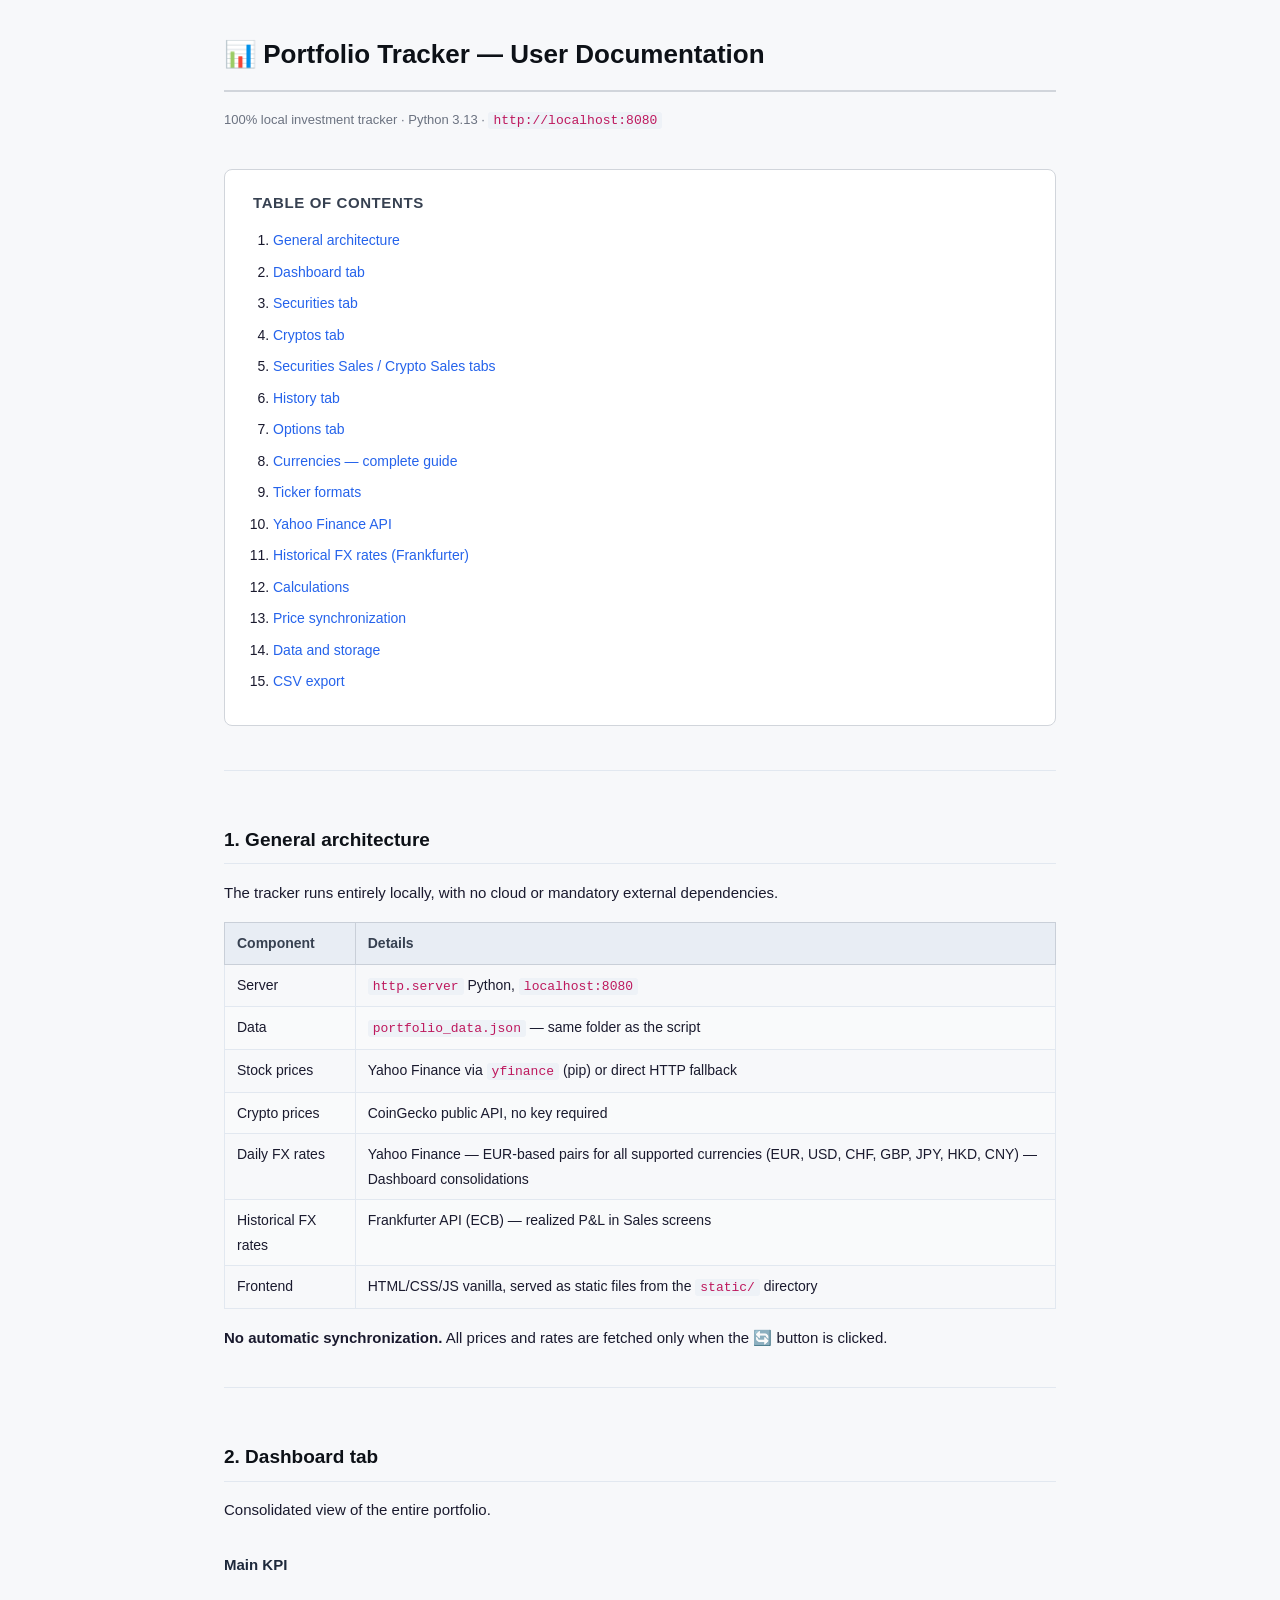
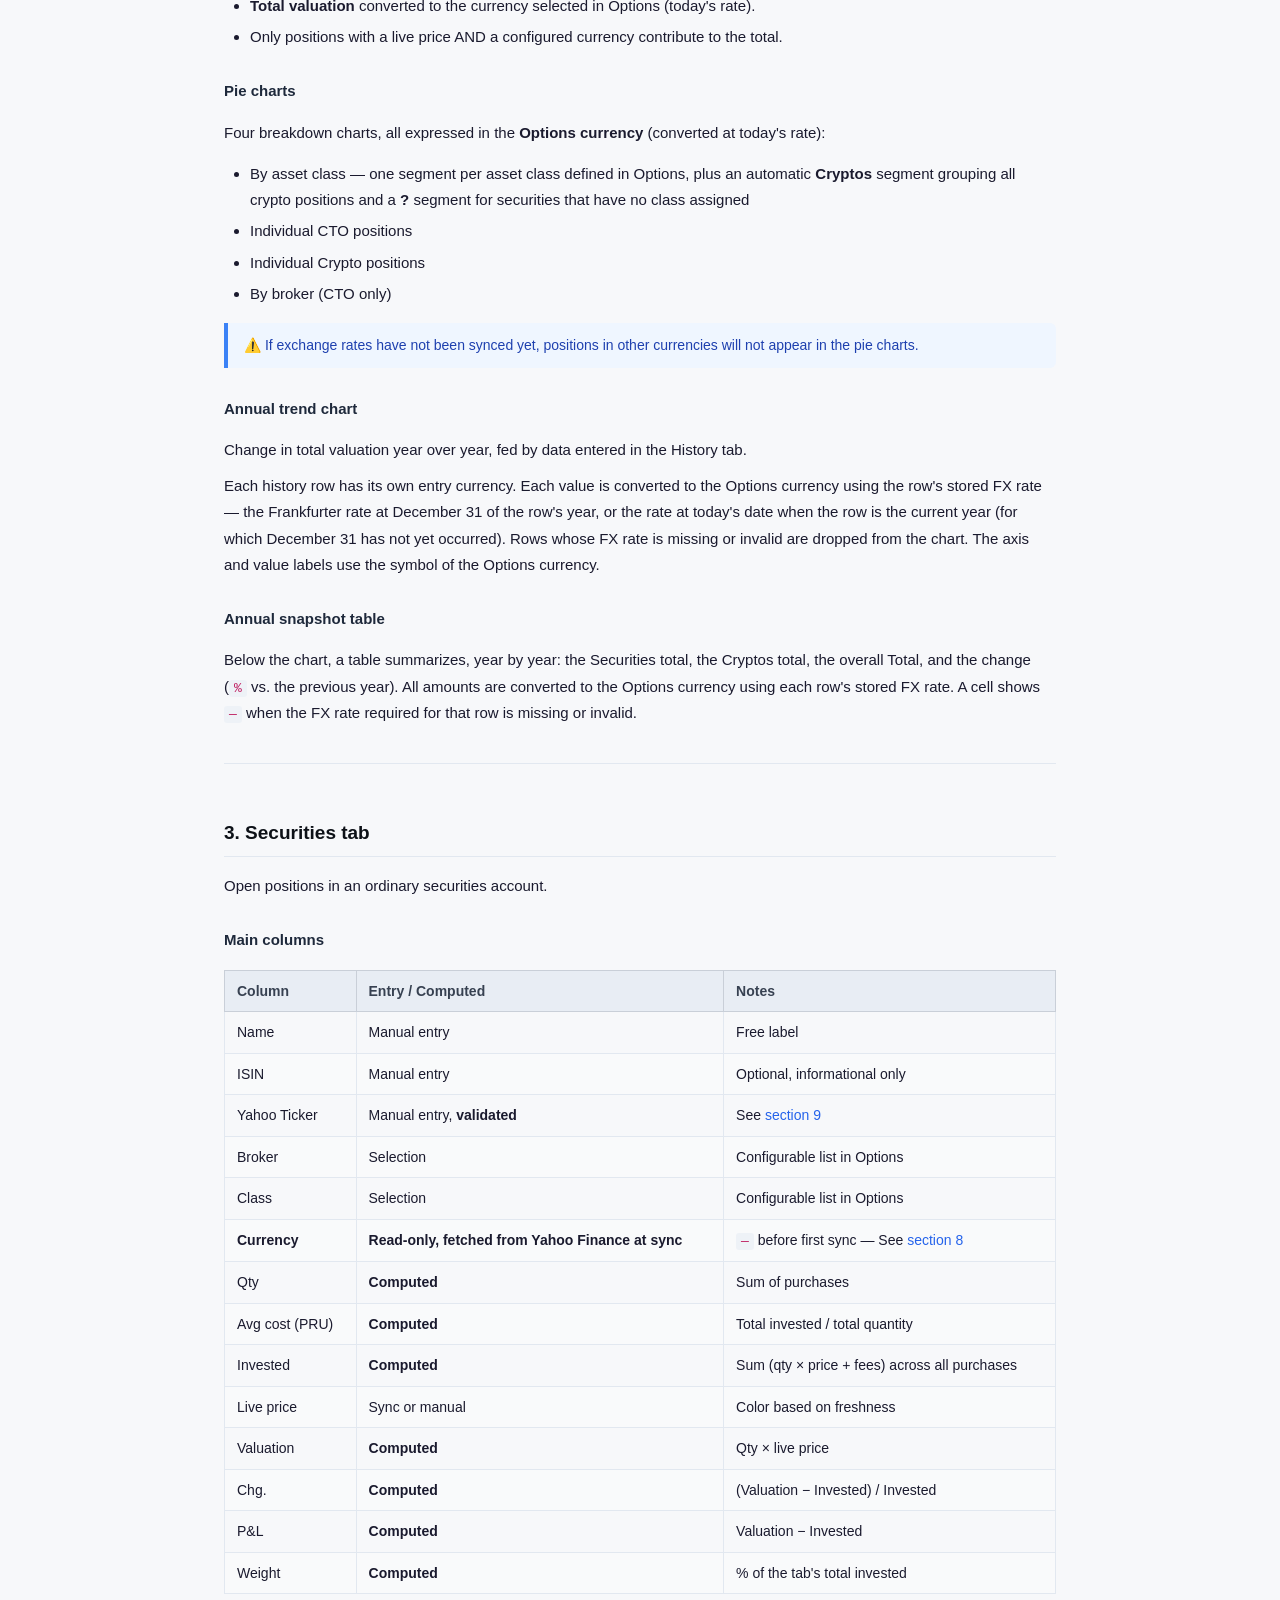
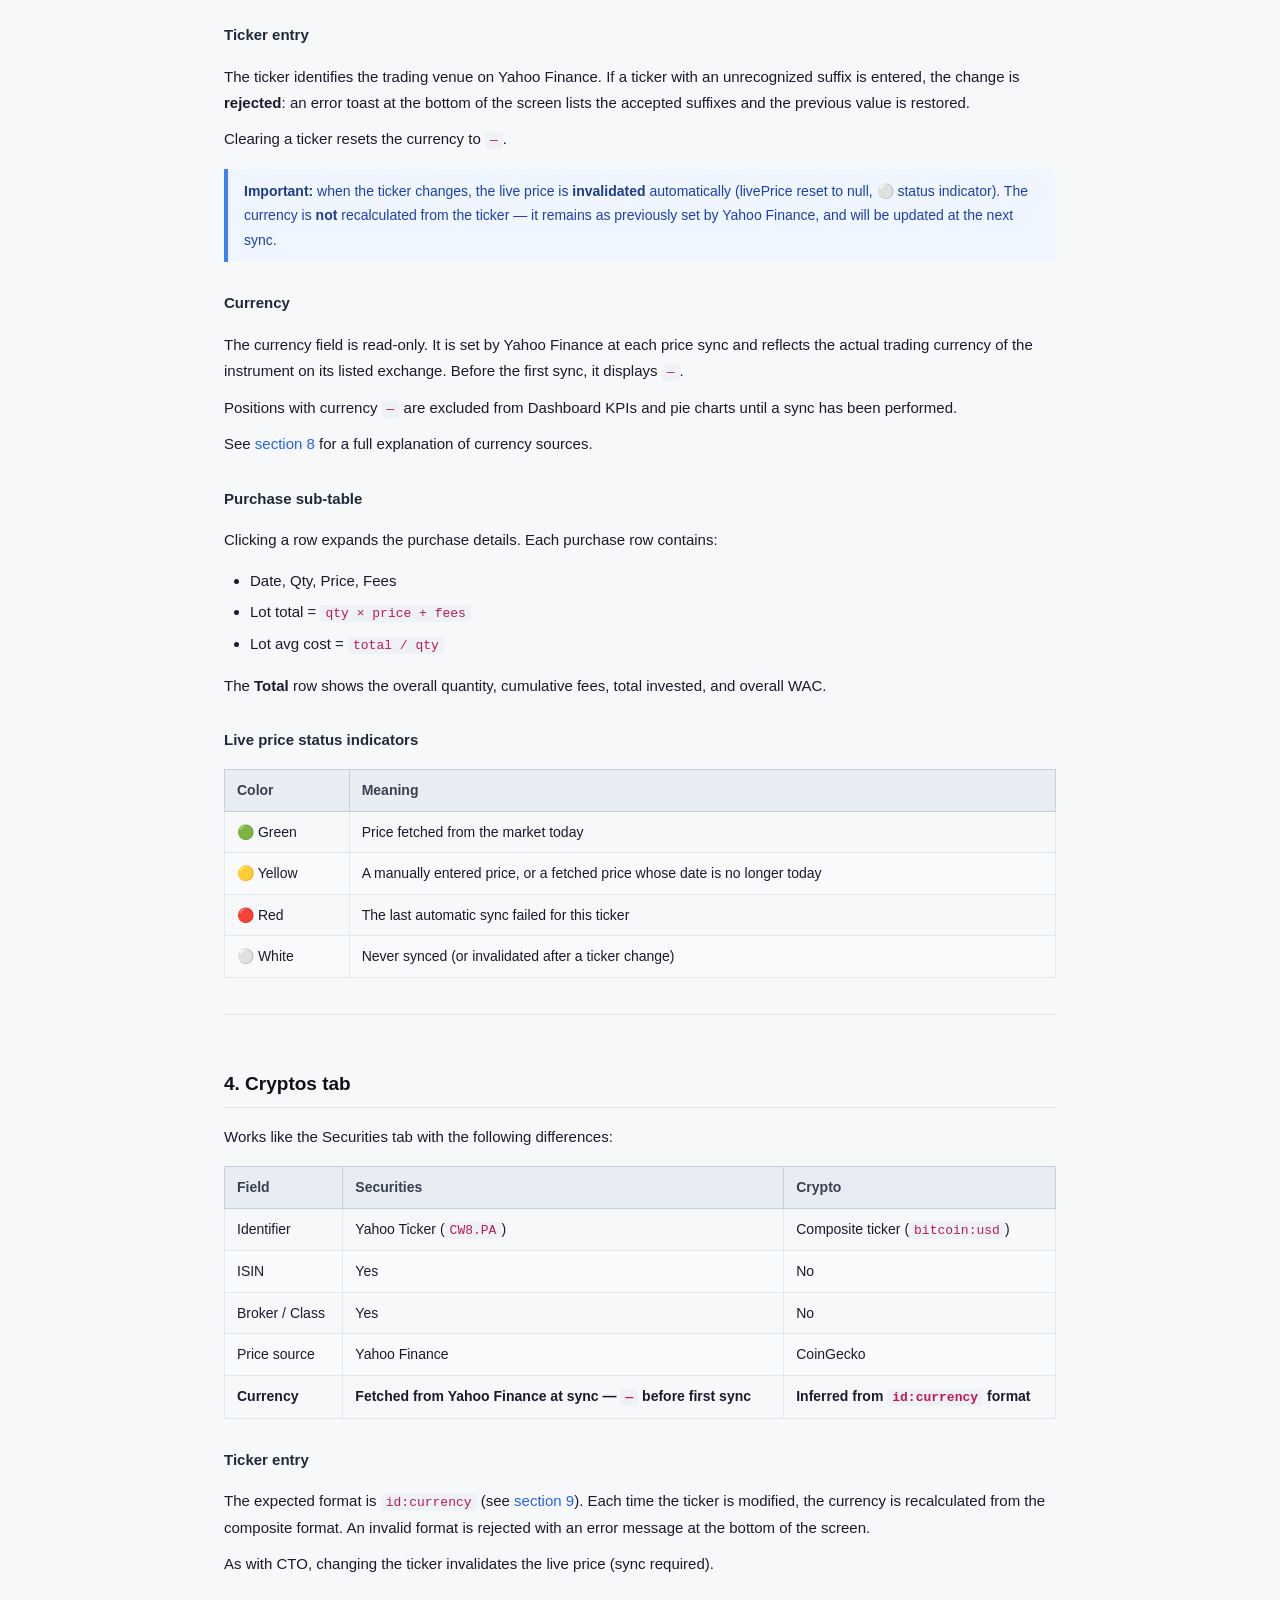
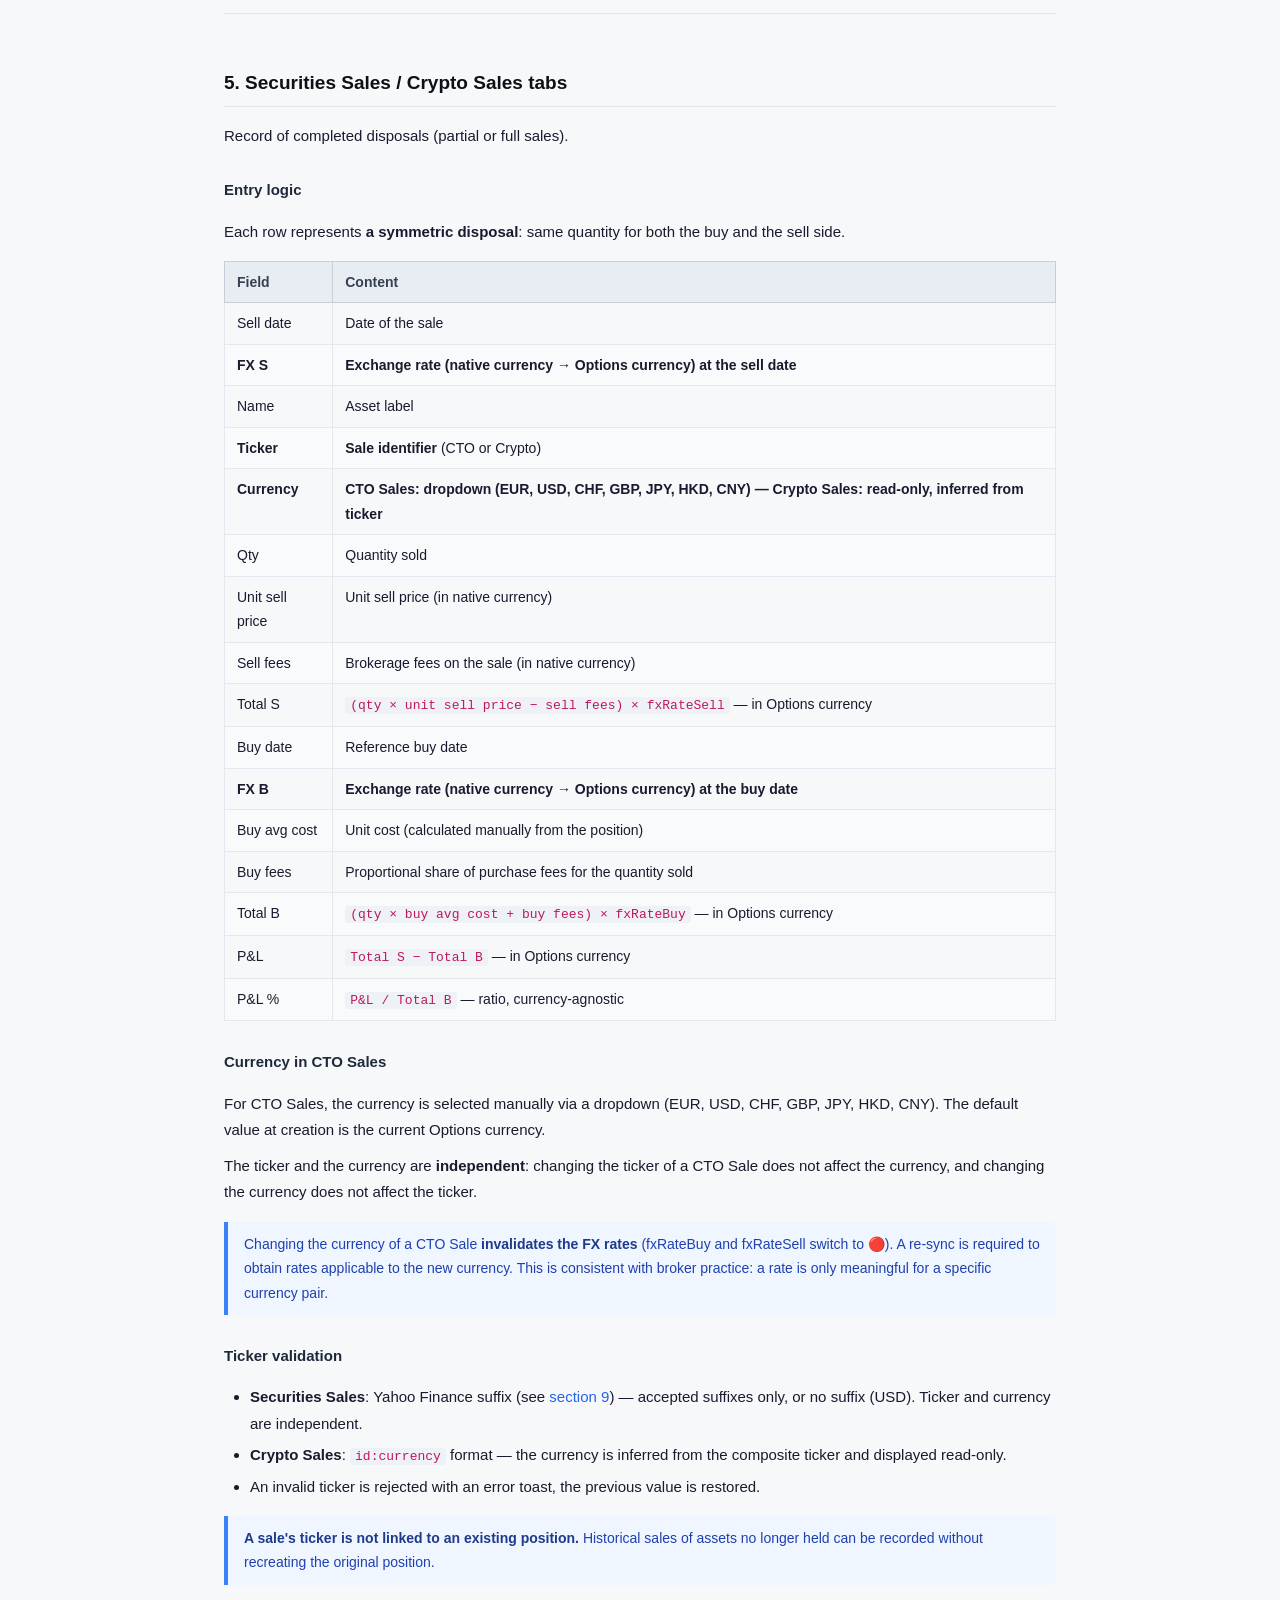
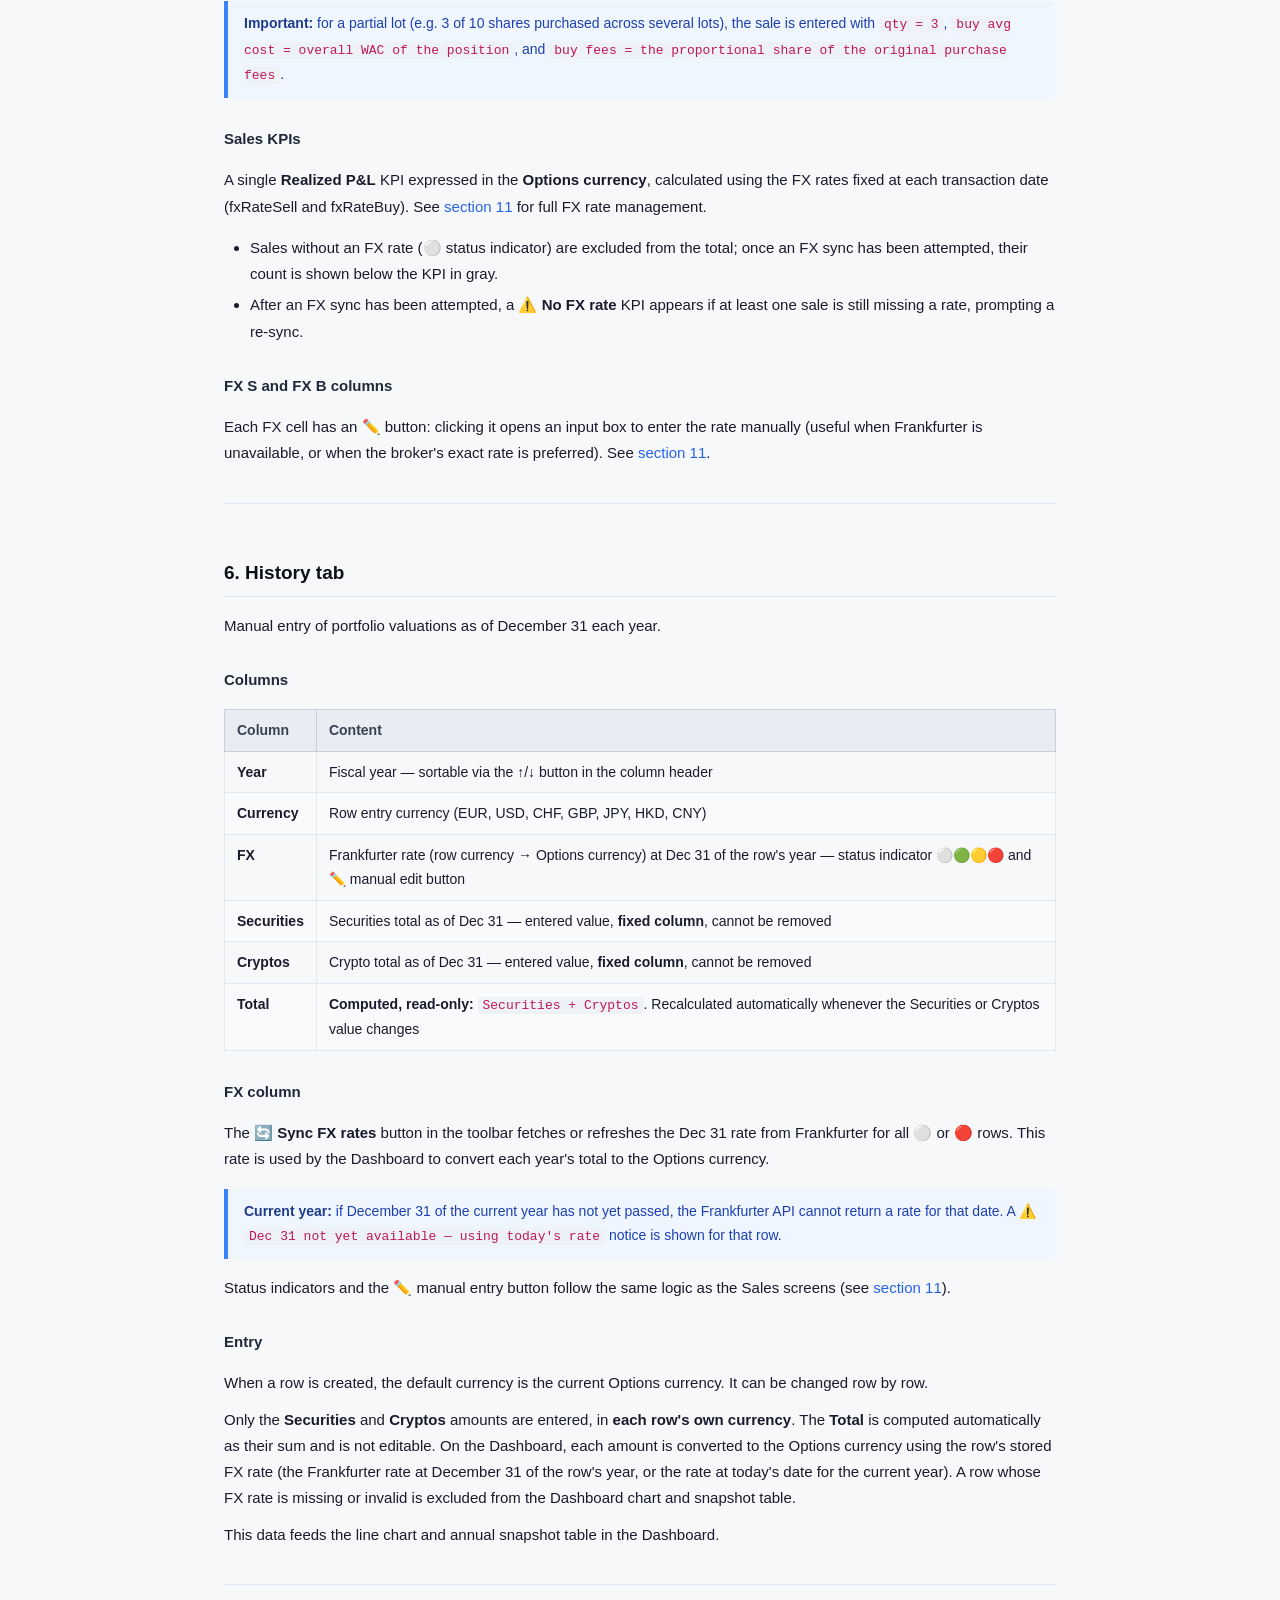
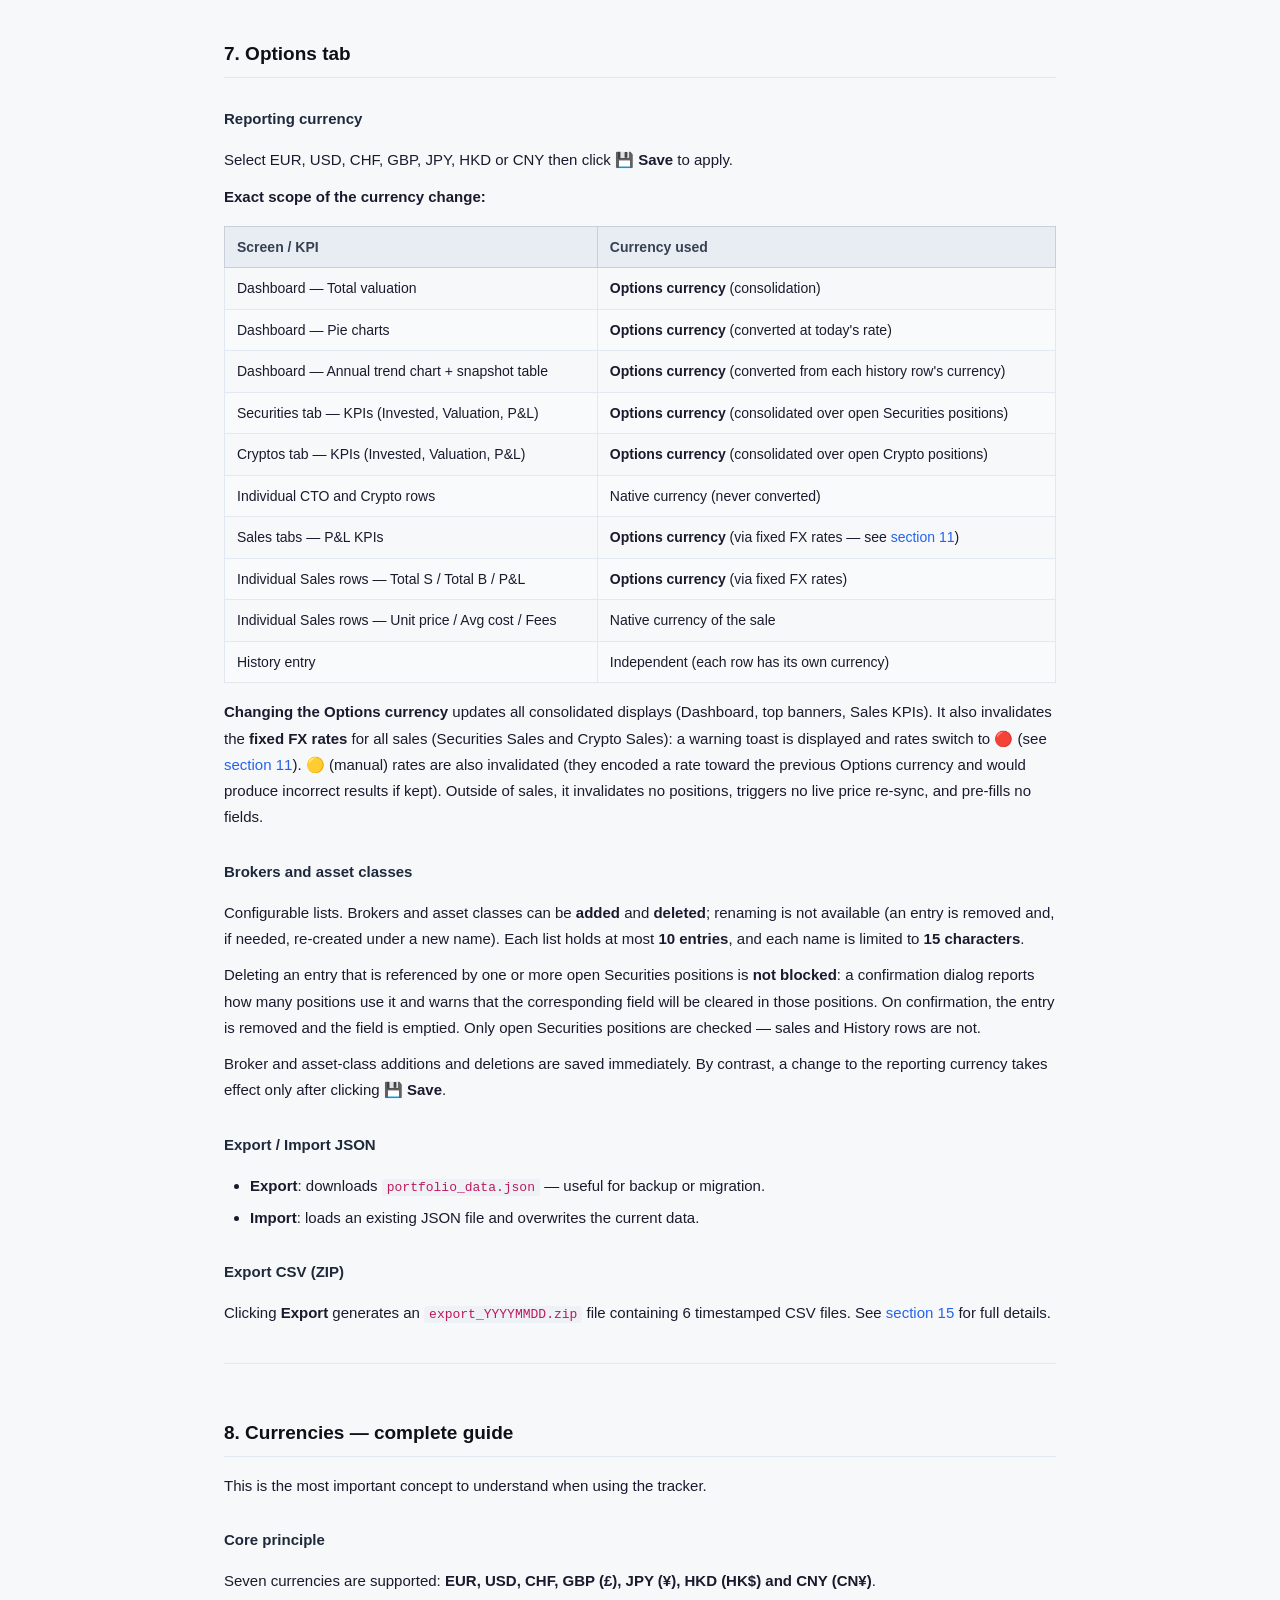
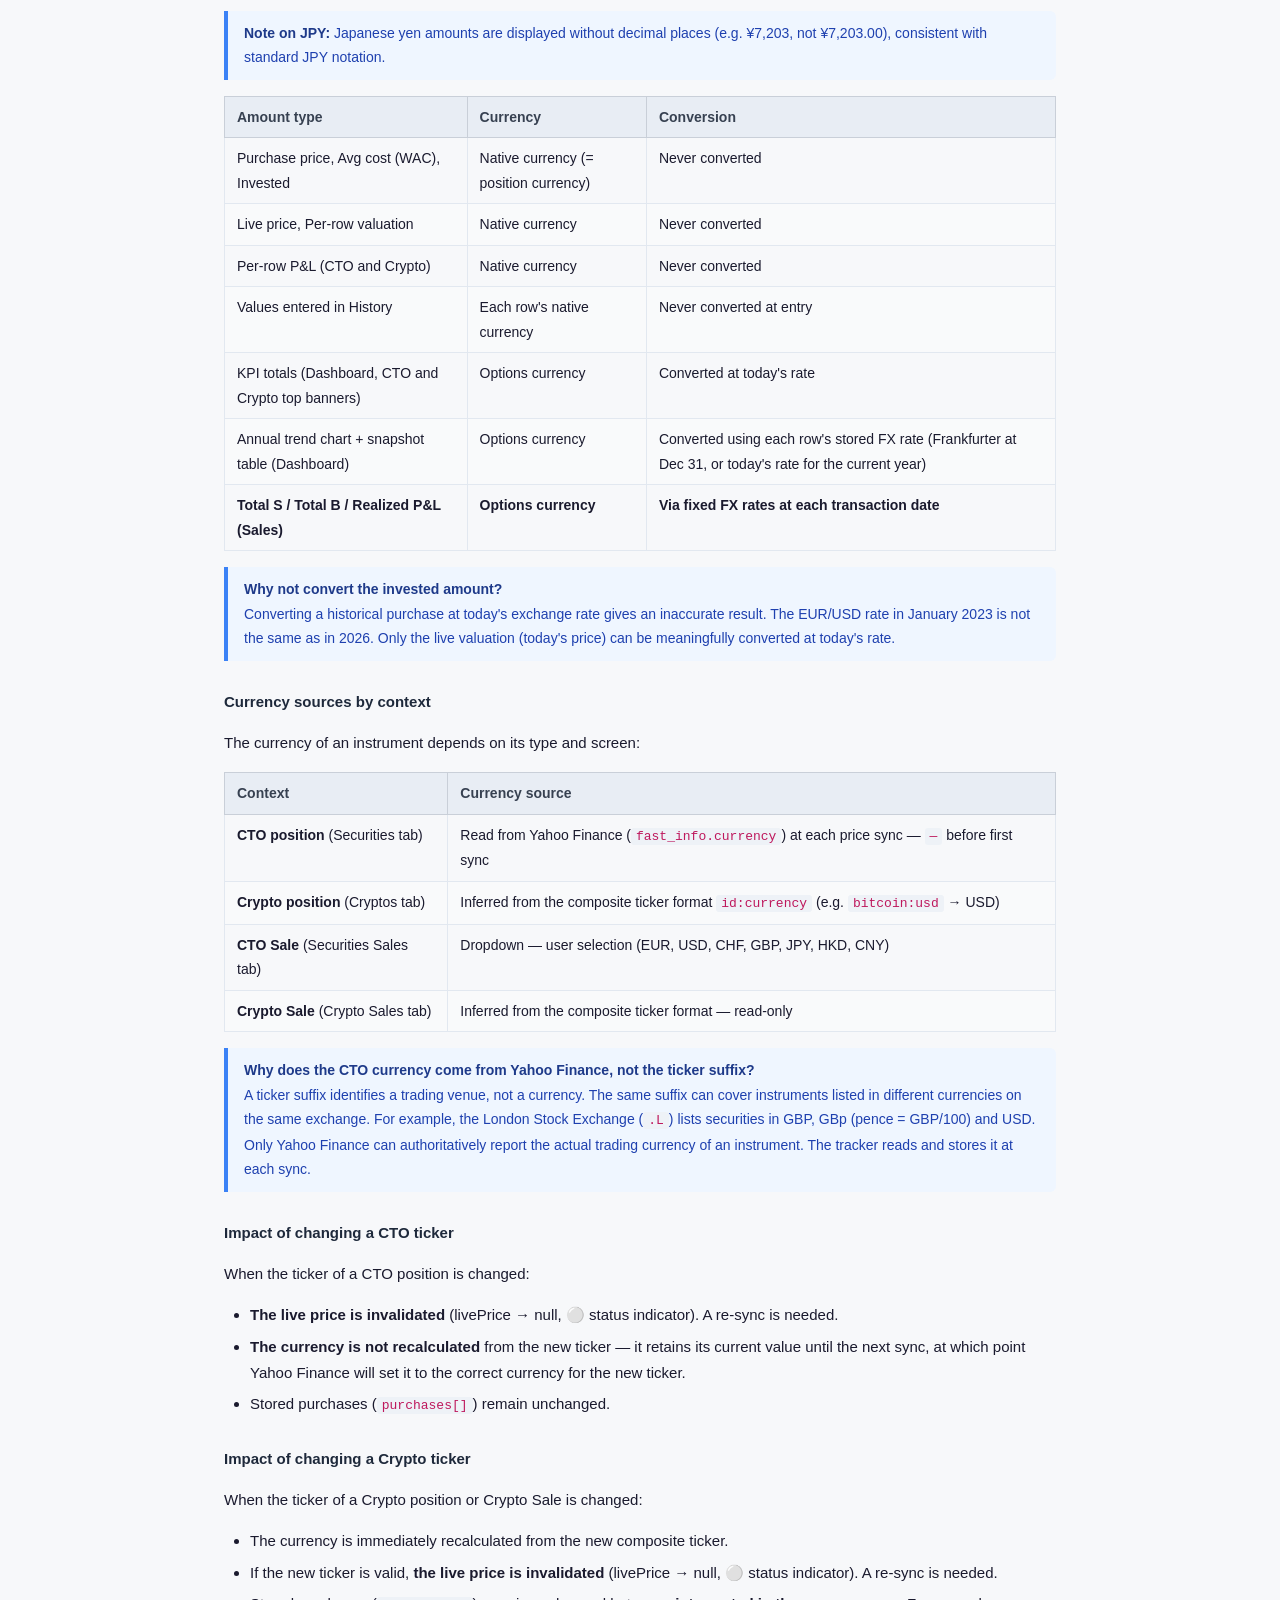
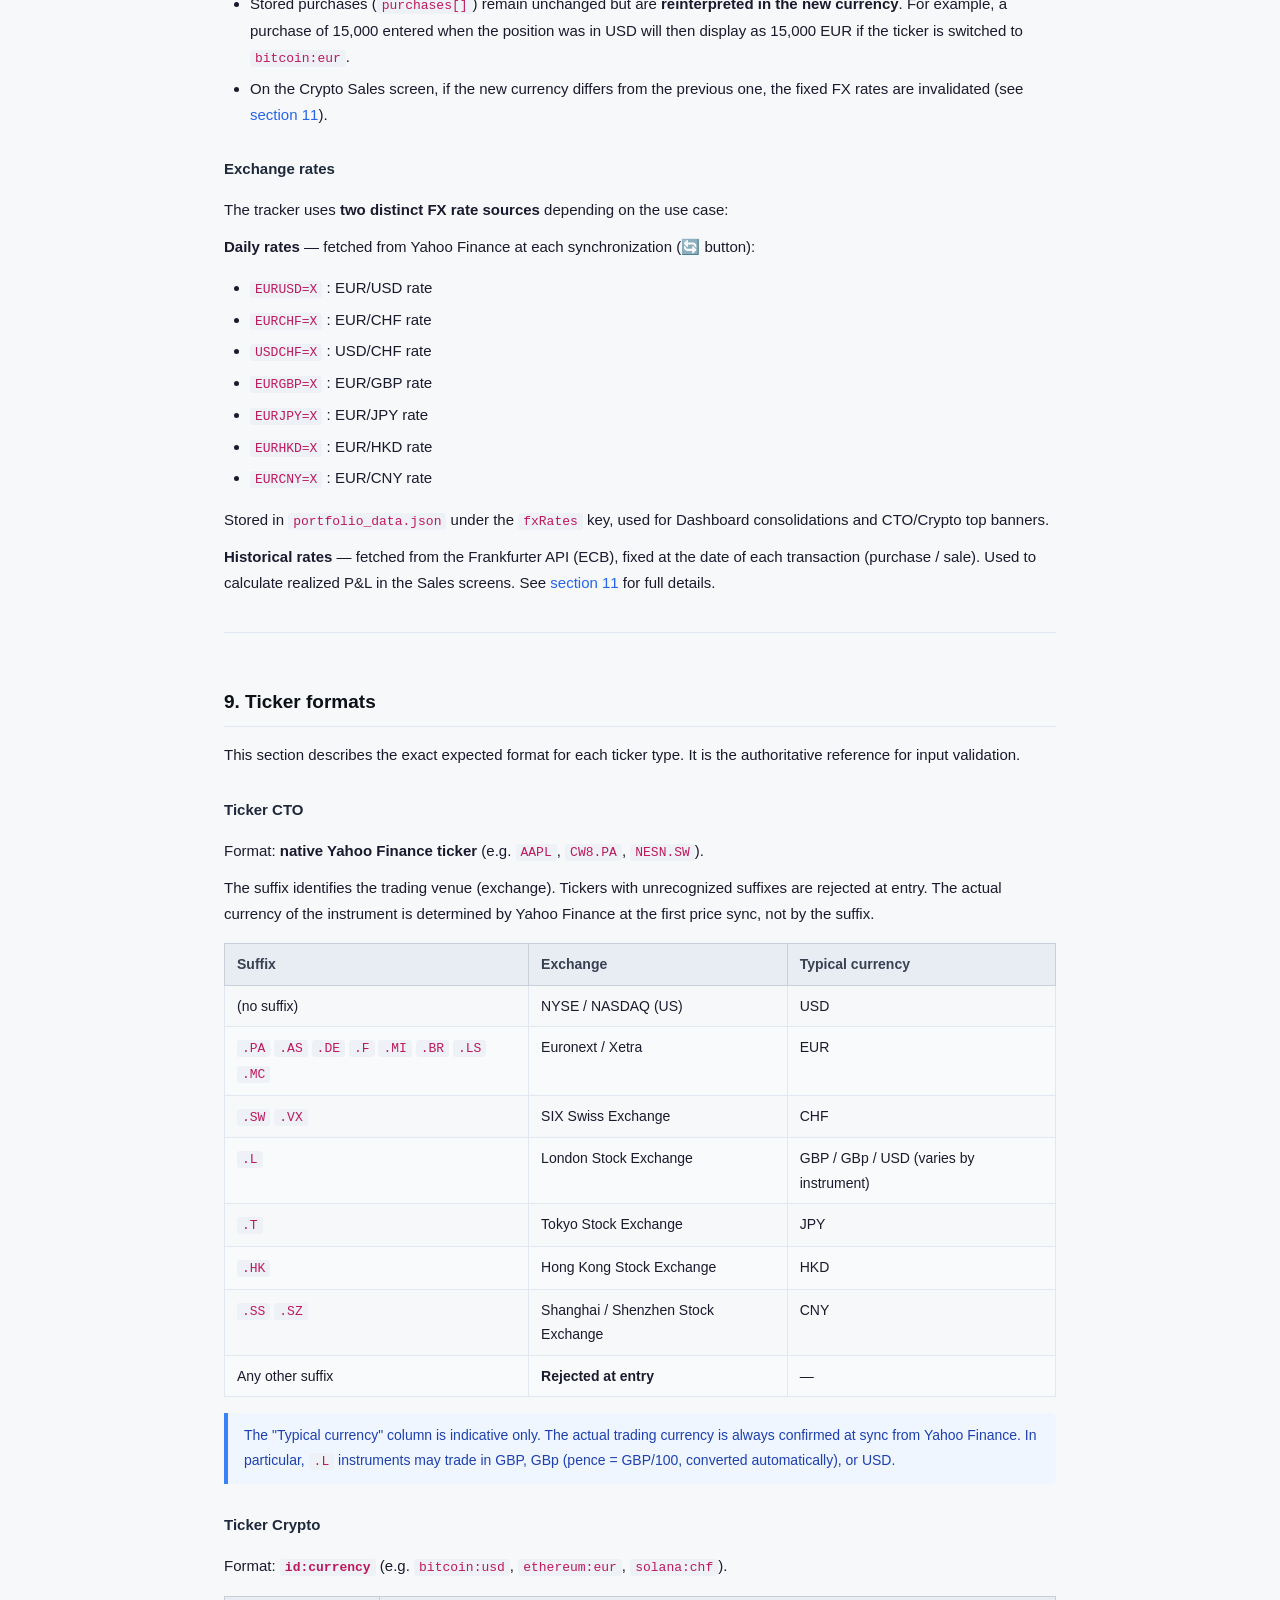
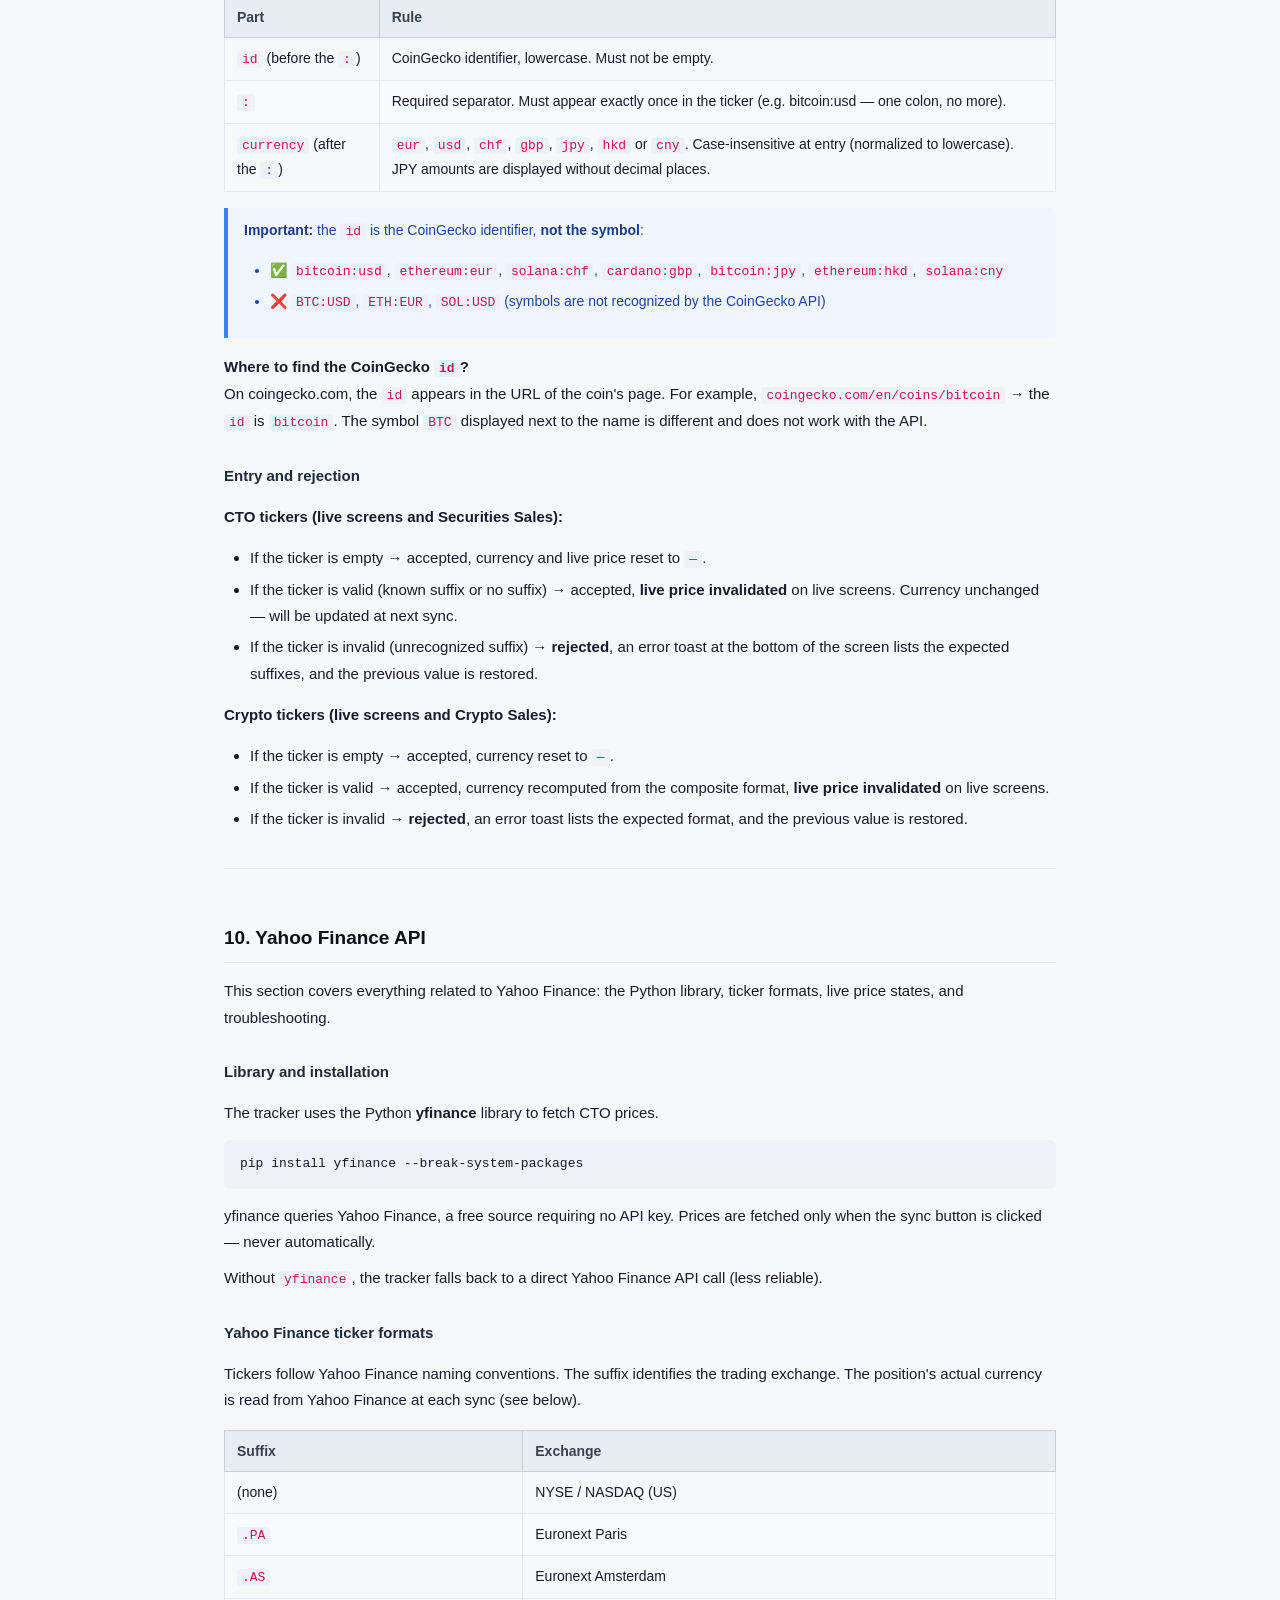
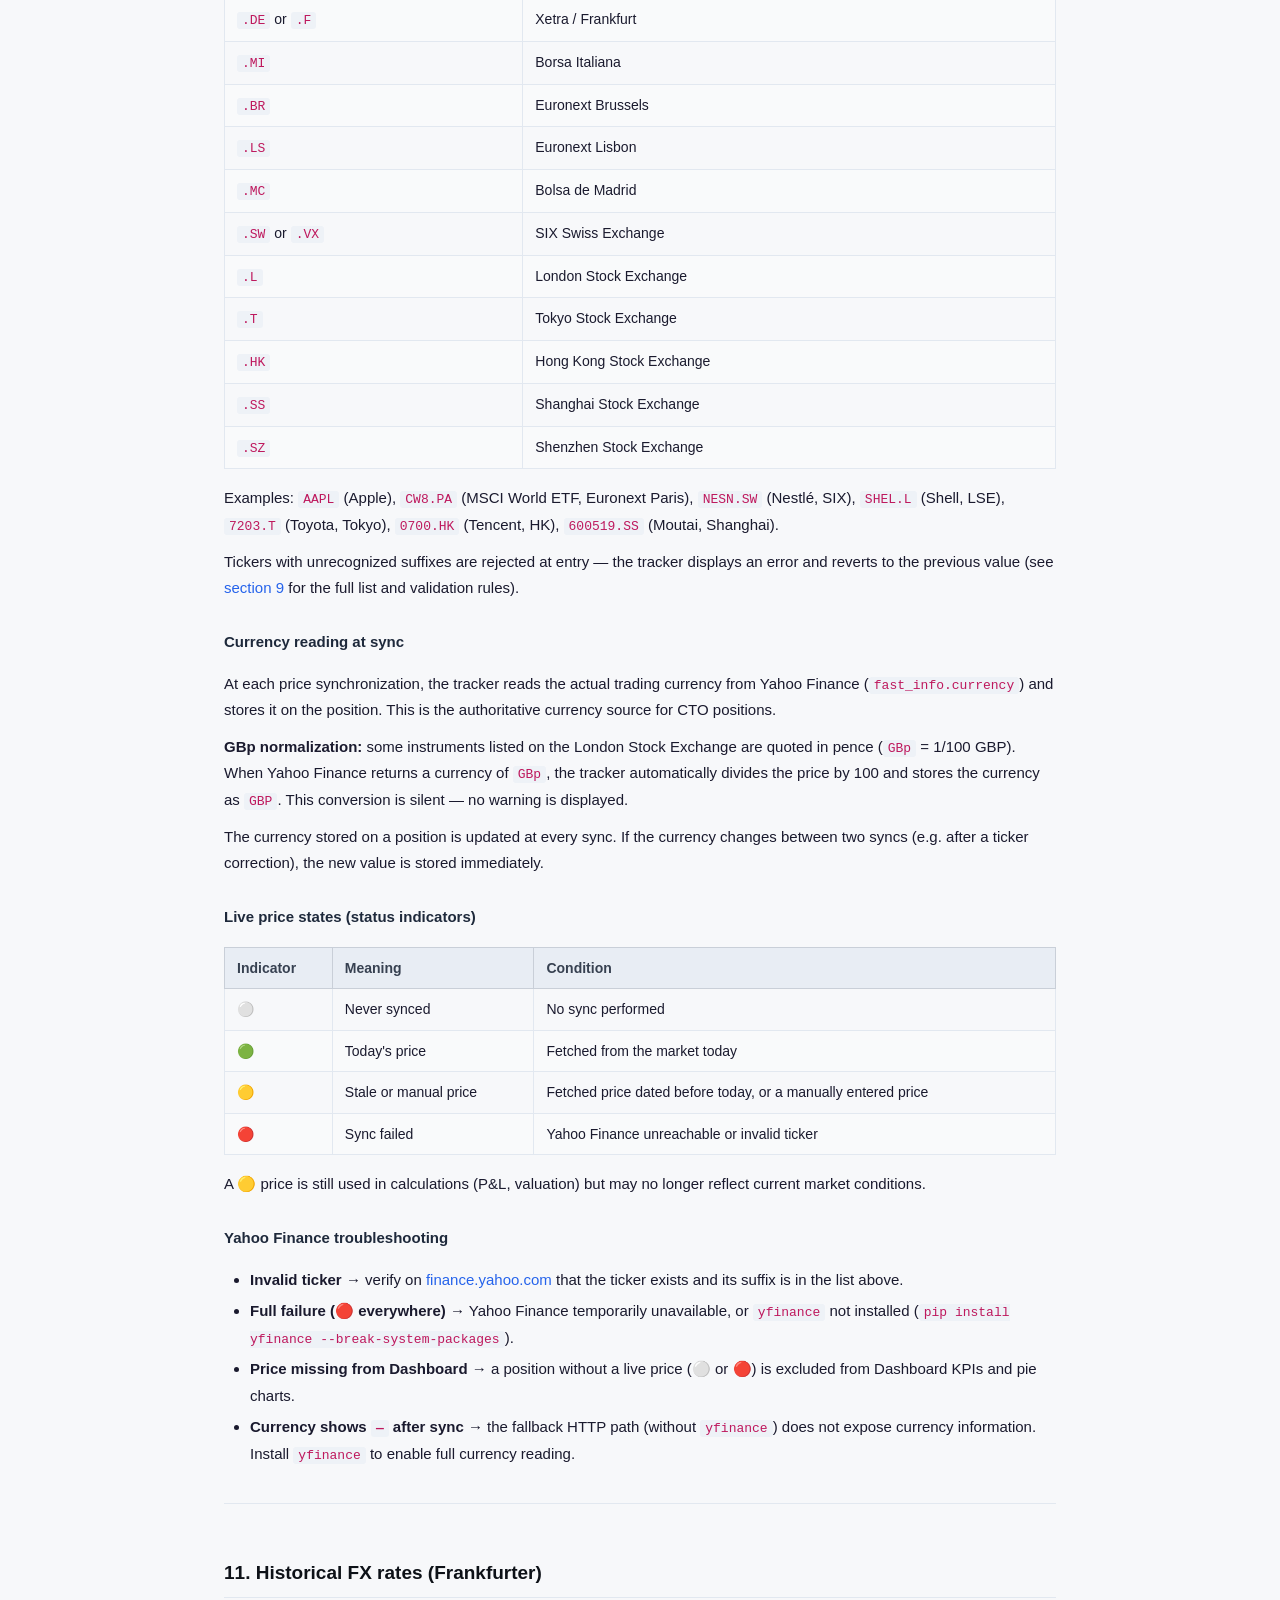
==== static/docs.html @ 85c6a49f "docs: regenerate docs.html from updated portfolio_documentation.md - section 15 fully rewritten: 6 C" ====
<!DOCTYPE html>
<html lang="en">
<head>
<meta charset="utf-8">
<meta name="viewport" content="width=device-width,initial-scale=1">
<title>Portfolio Tracker — Documentation</title>
<style>
*,*::before,*::after{box-sizing:border-box}
body{font-family:-apple-system,BlinkMacSystemFont,'Segoe UI',Roboto,sans-serif;font-size:15px;line-height:1.75;color:#1a1a2e;background:#f7f8fa;margin:0;padding:0}
.page-wrap{max-width:880px;margin:0 auto;padding:32px 24px 72px}
h1{font-size:26px;color:#0d1117;border-bottom:2px solid #d1d5db;padding-bottom:12px;margin-top:0}
h2{font-size:19px;color:#0d1117;margin-top:52px;border-bottom:1px solid #e2e8f0;padding-bottom:7px}
h3{font-size:15px;color:#1e293b;margin-top:28px;font-weight:700}
h4{font-size:14px;color:#374151;margin-top:20px;font-weight:700}
a{color:#2563eb;text-decoration:none}
a:hover{text-decoration:underline}
p{margin:10px 0}
code{background:#eef2f7;border-radius:3px;padding:1px 5px;font-size:13px;font-family:'SFMono-Regular',Consolas,'Liberation Mono',Menlo,monospace;color:#be185d}
pre{background:#eef2f7;border-radius:6px;padding:14px 16px;overflow-x:auto;font-size:13px;line-height:1.55;margin:14px 0}
pre code{background:none;padding:0;color:#1a1a2e}
table{width:100%;border-collapse:collapse;font-size:14px;margin:16px 0}
th{background:#e8edf4;color:#374151;font-weight:600;text-align:left;padding:8px 12px;border:1px solid #c9cfd8}
td{padding:8px 12px;border:1px solid #e2e8f0;vertical-align:top}
tr:nth-child(even) td{background:#f9fafb}
blockquote{border-left:4px solid #3b82f6;background:#eff6ff;margin:16px 0;padding:10px 16px;border-radius:0 6px 6px 0;color:#1e40af;font-size:14px}
blockquote p{margin:0}
blockquote strong{color:#1e3a8a}
hr{border:none;border-top:1px solid #e2e8f0;margin:36px 0}
ul,ol{padding-left:26px}
li{margin:5px 0}
.toc-box{background:#fff;border:1px solid #d1d5db;border-radius:8px;padding:20px 28px 24px;margin-bottom:44px}
.toc-box h2{margin-top:0;border-bottom:none;font-size:15px;color:#374151;padding-bottom:0;text-transform:uppercase;letter-spacing:.04em;font-weight:700}
.toc-box ol{margin:10px 0 0;font-size:14px;padding-left:20px}
.toc-box li{margin:7px 0}
.subtitle{color:#6b7280;font-size:13px;margin-bottom:36px;margin-top:4px}
.back{display:inline-block;font-size:12px;color:#9ca3af;margin-top:12px;float:right}
.note{font-size:13px;color:#6b7280;font-style:italic}
.warning{border-left:4px solid #f59e0b;background:#fffbeb;margin:16px 0;padding:10px 16px;border-radius:0 6px 6px 0;color:#92400e;font-size:14px}
.warning p{margin:0}
</style>
</head>
<body>
<div class="page-wrap">

<h1>📊 Portfolio Tracker — User Documentation</h1>
<p class="subtitle">100% local investment tracker &middot; Python 3.13 &middot; <code>http://localhost:8080</code></p>

<div class="toc-box">
  <h2>Table of contents</h2>
  <ol>
    <li><a href="#1-general-architecture">General architecture</a></li>
    <li><a href="#2-dashboard-tab">Dashboard tab</a></li>
    <li><a href="#3-securities-tab">Securities tab</a></li>
    <li><a href="#4-cryptos-tab">Cryptos tab</a></li>
    <li><a href="#5-sales-tabs">Securities Sales / Crypto Sales tabs</a></li>
    <li><a href="#6-history-tab">History tab</a></li>
    <li><a href="#7-options-tab">Options tab</a></li>
    <li><a href="#8-currencies--complete-guide">Currencies — complete guide</a></li>
    <li><a href="#9-ticker-formats">Ticker formats</a></li>
    <li><a href="#10-yahoo-finance-api">Yahoo Finance API</a></li>
    <li><a href="#11-historical-fx-rates-frankfurter">Historical FX rates (Frankfurter)</a></li>
    <li><a href="#12-calculations">Calculations</a></li>
    <li><a href="#13-price-synchronization">Price synchronization</a></li>
    <li><a href="#14-data-and-storage">Data and storage</a></li>
    <li><a href="#15-csv-export">CSV export</a></li>
  </ol>
</div>

<hr>

<h2 id="1-general-architecture">1. General architecture</h2>

<p>The tracker runs entirely locally, with no cloud or mandatory external dependencies.</p>

<table>
  <thead><tr><th>Component</th><th>Details</th></tr></thead>
  <tbody>
    <tr><td>Server</td><td><code>http.server</code> Python, <code>localhost:8080</code></td></tr>
    <tr><td>Data</td><td><code>portfolio_data.json</code> — same folder as the script</td></tr>
    <tr><td>Stock prices</td><td>Yahoo Finance via <code>yfinance</code> (pip) or direct HTTP fallback</td></tr>
    <tr><td>Crypto prices</td><td>CoinGecko public API, no key required</td></tr>
    <tr><td>Daily FX rates</td><td>Yahoo Finance — EUR-based pairs for all supported currencies (EUR, USD, CHF, GBP, JPY, HKD, CNY) — Dashboard consolidations</td></tr>
    <tr><td>Historical FX rates</td><td>Frankfurter API (ECB) — realized P&amp;L in Sales screens</td></tr>
    <tr><td>Frontend</td><td>HTML/CSS/JS vanilla, served as static files from the <code>static/</code> directory</td></tr>
  </tbody>
</table>

<p><strong>No automatic synchronization.</strong> All prices and rates are fetched only when the 🔄 button is clicked.</p>

<hr>

<h2 id="2-dashboard-tab">2. Dashboard tab</h2>

<p>Consolidated view of the entire portfolio.</p>

<h3>Main KPI</h3>
<ul>
  <li><strong>Total valuation</strong> converted to the currency selected in Options (today's rate).</li>
  <li>Only positions with a live price AND a configured currency contribute to the total.</li>
</ul>

<h3>Pie charts</h3>
<p>Four breakdown charts, all expressed in the <strong>Options currency</strong> (converted at today's rate):</p>
<ul>
  <li>By asset class — one segment per asset class defined in Options, plus an automatic <strong>Cryptos</strong> segment grouping all crypto positions and a <strong>?</strong> segment for securities that have no class assigned</li>
  <li>Individual CTO positions</li>
  <li>Individual Crypto positions</li>
  <li>By broker (CTO only)</li>
</ul>

<blockquote><p>⚠️ If exchange rates have not been synced yet, positions in other currencies will not appear in the pie charts.</p></blockquote>

<h3>Annual trend chart</h3>
<p>Change in total valuation year over year, fed by data entered in the History tab.</p>

<p>Each history row has its own entry currency. Each value is converted to the Options currency using the row's stored FX rate — the Frankfurter rate at December 31 of the row's year, or the rate at today's date when the row is the current year (for which December 31 has not yet occurred). Rows whose FX rate is missing or invalid are dropped from the chart. The axis and value labels use the symbol of the Options currency.</p>

<h3>Annual snapshot table</h3>
<p>Below the chart, a table summarizes, year by year: the Securities total, the Cryptos total, the overall Total, and the change (<code>%</code> vs. the previous year). All amounts are converted to the Options currency using each row's stored FX rate. A cell shows <code>—</code> when the FX rate required for that row is missing or invalid.</p>

<hr>

<h2 id="3-securities-tab">3. Securities tab</h2>

<p>Open positions in an ordinary securities account.</p>

<h3>Main columns</h3>

<table>
  <thead><tr><th>Column</th><th>Entry / Computed</th><th>Notes</th></tr></thead>
  <tbody>
    <tr><td>Name</td><td>Manual entry</td><td>Free label</td></tr>
    <tr><td>ISIN</td><td>Manual entry</td><td>Optional, informational only</td></tr>
    <tr><td>Yahoo Ticker</td><td>Manual entry, <strong>validated</strong></td><td>See <a href="#9-ticker-formats">section 9</a></td></tr>
    <tr><td>Broker</td><td>Selection</td><td>Configurable list in Options</td></tr>
    <tr><td>Class</td><td>Selection</td><td>Configurable list in Options</td></tr>
    <tr><td><strong>Currency</strong></td><td><strong>Read-only, fetched from Yahoo Finance at sync</strong></td><td><code>—</code> before first sync — See <a href="#8-currencies--complete-guide">section 8</a></td></tr>
    <tr><td>Qty</td><td><strong>Computed</strong></td><td>Sum of purchases</td></tr>
    <tr><td>Avg cost (PRU)</td><td><strong>Computed</strong></td><td>Total invested / total quantity</td></tr>
    <tr><td>Invested</td><td><strong>Computed</strong></td><td>Sum (qty × price + fees) across all purchases</td></tr>
    <tr><td>Live price</td><td>Sync or manual</td><td>Color based on freshness</td></tr>
    <tr><td>Valuation</td><td><strong>Computed</strong></td><td>Qty × live price</td></tr>
    <tr><td>Chg.</td><td><strong>Computed</strong></td><td>(Valuation − Invested) / Invested</td></tr>
    <tr><td>P&amp;L</td><td><strong>Computed</strong></td><td>Valuation − Invested</td></tr>
    <tr><td>Weight</td><td><strong>Computed</strong></td><td>% of the tab's total invested</td></tr>
  </tbody>
</table>

<h3>Ticker entry</h3>

<p>The ticker identifies the trading venue on Yahoo Finance. If a ticker with an unrecognized suffix is entered, the change is <strong>rejected</strong>: an error toast at the bottom of the screen lists the accepted suffixes and the previous value is restored.</p>

<p>Clearing a ticker resets the currency to <code>—</code>.</p>

<blockquote><p><strong>Important:</strong> when the ticker changes, the live price is <strong>invalidated</strong> automatically (livePrice reset to null, ⚪ status indicator). The currency is <strong>not</strong> recalculated from the ticker — it remains as previously set by Yahoo Finance, and will be updated at the next sync.</p></blockquote>

<h3>Currency</h3>

<p>The currency field is read-only. It is set by Yahoo Finance at each price sync and reflects the actual trading currency of the instrument on its listed exchange. Before the first sync, it displays <code>—</code>.</p>

<p>Positions with currency <code>—</code> are excluded from Dashboard KPIs and pie charts until a sync has been performed.</p>

<p>See <a href="#8-currencies--complete-guide">section 8</a> for a full explanation of currency sources.</p>

<h3>Purchase sub-table</h3>
<p>Clicking a row expands the purchase details. Each purchase row contains:</p>
<ul>
  <li>Date, Qty, Price, Fees</li>
  <li>Lot total = <code>qty × price + fees</code></li>
  <li>Lot avg cost = <code>total / qty</code></li>
</ul>

<p>The <strong>Total</strong> row shows the overall quantity, cumulative fees, total invested, and overall WAC.</p>

<h3>Live price status indicators</h3>

<table>
  <thead><tr><th>Color</th><th>Meaning</th></tr></thead>
  <tbody>
    <tr><td>🟢 Green</td><td>Price fetched from the market today</td></tr>
    <tr><td>🟡 Yellow</td><td>A manually entered price, or a fetched price whose date is no longer today</td></tr>
    <tr><td>🔴 Red</td><td>The last automatic sync failed for this ticker</td></tr>
    <tr><td>⚪ White</td><td>Never synced (or invalidated after a ticker change)</td></tr>
  </tbody>
</table>

<hr>

<h2 id="4-cryptos-tab">4. Cryptos tab</h2>

<p>Works like the Securities tab with the following differences:</p>

<table>
  <thead><tr><th>Field</th><th>Securities</th><th>Crypto</th></tr></thead>
  <tbody>
    <tr><td>Identifier</td><td>Yahoo Ticker (<code>CW8.PA</code>)</td><td>Composite ticker (<code>bitcoin:usd</code>)</td></tr>
    <tr><td>ISIN</td><td>Yes</td><td>No</td></tr>
    <tr><td>Broker / Class</td><td>Yes</td><td>No</td></tr>
    <tr><td>Price source</td><td>Yahoo Finance</td><td>CoinGecko</td></tr>
    <tr><td><strong>Currency</strong></td><td><strong>Fetched from Yahoo Finance at sync — <code>—</code> before first sync</strong></td><td><strong>Inferred from <code>id:currency</code> format</strong></td></tr>
  </tbody>
</table>

<h3>Ticker entry</h3>

<p>The expected format is <code>id:currency</code> (see <a href="#9-ticker-formats">section 9</a>). Each time the ticker is modified, the currency is recalculated from the composite format. An invalid format is rejected with an error message at the bottom of the screen.</p>

<p>As with CTO, changing the ticker invalidates the live price (sync required).</p>

<hr>

<a id="5-sales-tabs"></a>

<h2>5. Securities Sales / Crypto Sales tabs</h2>

<p>Record of completed disposals (partial or full sales).</p>

<h3>Entry logic</h3>

<p>Each row represents <strong>a symmetric disposal</strong>: same quantity for both the buy and the sell side.</p>

<table>
  <thead><tr><th>Field</th><th>Content</th></tr></thead>
  <tbody>
    <tr><td>Sell date</td><td>Date of the sale</td></tr>
    <tr><td><strong>FX S</strong></td><td><strong>Exchange rate (native currency → Options currency) at the sell date</strong></td></tr>
    <tr><td>Name</td><td>Asset label</td></tr>
    <tr><td><strong>Ticker</strong></td><td><strong>Sale identifier</strong> (CTO or Crypto)</td></tr>
    <tr><td><strong>Currency</strong></td><td><strong>CTO Sales: dropdown (EUR, USD, CHF, GBP, JPY, HKD, CNY) — Crypto Sales: read-only, inferred from ticker</strong></td></tr>
    <tr><td>Qty</td><td>Quantity sold</td></tr>
    <tr><td>Unit sell price</td><td>Unit sell price (in native currency)</td></tr>
    <tr><td>Sell fees</td><td>Brokerage fees on the sale (in native currency)</td></tr>
    <tr><td>Total S</td><td><code>(qty × unit sell price − sell fees) × fxRateSell</code> — in Options currency</td></tr>
    <tr><td>Buy date</td><td>Reference buy date</td></tr>
    <tr><td><strong>FX B</strong></td><td><strong>Exchange rate (native currency → Options currency) at the buy date</strong></td></tr>
    <tr><td>Buy avg cost</td><td>Unit cost (calculated manually from the position)</td></tr>
    <tr><td>Buy fees</td><td>Proportional share of purchase fees for the quantity sold</td></tr>
    <tr><td>Total B</td><td><code>(qty × buy avg cost + buy fees) × fxRateBuy</code> — in Options currency</td></tr>
    <tr><td>P&amp;L</td><td><code>Total S − Total B</code> — in Options currency</td></tr>
    <tr><td>P&amp;L %</td><td><code>P&amp;L / Total B</code> — ratio, currency-agnostic</td></tr>
  </tbody>
</table>

<h3>Currency in CTO Sales</h3>

<p>For CTO Sales, the currency is selected manually via a dropdown (EUR, USD, CHF, GBP, JPY, HKD, CNY). The default value at creation is the current Options currency.</p>

<p>The ticker and the currency are <strong>independent</strong>: changing the ticker of a CTO Sale does not affect the currency, and changing the currency does not affect the ticker.</p>

<blockquote><p>Changing the currency of a CTO Sale <strong>invalidates the FX rates</strong> (fxRateBuy and fxRateSell switch to 🔴). A re-sync is required to obtain rates applicable to the new currency. This is consistent with broker practice: a rate is only meaningful for a specific currency pair.</p></blockquote>

<h3>Ticker validation</h3>

<ul>
  <li><strong>Securities Sales</strong>: Yahoo Finance suffix (see <a href="#9-ticker-formats">section 9</a>) — accepted suffixes only, or no suffix (USD). Ticker and currency are independent.</li>
  <li><strong>Crypto Sales</strong>: <code>id:currency</code> format — the currency is inferred from the composite ticker and displayed read-only.</li>
  <li>An invalid ticker is rejected with an error toast, the previous value is restored.</li>
</ul>

<blockquote><p><strong>A sale's ticker is not linked to an existing position.</strong> Historical sales of assets no longer held can be recorded without recreating the original position.</p></blockquote>
<blockquote><p><strong>Important:</strong> for a partial lot (e.g. 3 of 10 shares purchased across several lots), the sale is entered with <code>qty = 3</code>, <code>buy avg cost = overall WAC of the position</code>, and <code>buy fees = the proportional share of the original purchase fees</code>.</p></blockquote>

<h3>Sales KPIs</h3>

<p>A single <strong>Realized P&amp;L</strong> KPI expressed in the <strong>Options currency</strong>, calculated using the FX rates fixed at each transaction date (fxRateSell and fxRateBuy). See <a href="#11-historical-fx-rates-frankfurter">section 11</a> for full FX rate management.</p>

<ul>
  <li>Sales without an FX rate (⚪ status indicator) are excluded from the total; once an FX sync has been attempted, their count is shown below the KPI in gray.</li>
  <li>After an FX sync has been attempted, a ⚠️ <strong>No FX rate</strong> KPI appears if at least one sale is still missing a rate, prompting a re-sync.</li>
</ul>

<h3>FX S and FX B columns</h3>

<p>Each FX cell has an ✏️ button: clicking it opens an input box to enter the rate manually (useful when Frankfurter is unavailable, or when the broker's exact rate is preferred). See <a href="#11-historical-fx-rates-frankfurter">section 11</a>.</p>

<hr>

<a id="6-history-tab"></a>

<h2>6. History tab</h2>

<p>Manual entry of portfolio valuations as of December 31 each year.</p>

<h3>Columns</h3>

<table>
  <thead><tr><th>Column</th><th>Content</th></tr></thead>
  <tbody>
    <tr><td><strong>Year</strong></td><td>Fiscal year — sortable via the ↑/↓ button in the column header</td></tr>
    <tr><td><strong>Currency</strong></td><td>Row entry currency (EUR, USD, CHF, GBP, JPY, HKD, CNY)</td></tr>
    <tr><td><strong>FX</strong></td><td>Frankfurter rate (row currency → Options currency) at Dec 31 of the row's year — status indicator ⚪🟢🟡🔴 and ✏️ manual edit button</td></tr>
    <tr><td><strong>Securities</strong></td><td>Securities total as of Dec 31 — entered value, <strong>fixed column</strong>, cannot be removed</td></tr>
    <tr><td><strong>Cryptos</strong></td><td>Crypto total as of Dec 31 — entered value, <strong>fixed column</strong>, cannot be removed</td></tr>
    <tr><td><strong>Total</strong></td><td><strong>Computed, read-only:</strong> <code>Securities + Cryptos</code>. Recalculated automatically whenever the Securities or Cryptos value changes</td></tr>
  </tbody>
</table>

<h3>FX column</h3>

<p>The <strong>🔄 Sync FX rates</strong> button in the toolbar fetches or refreshes the Dec 31 rate from Frankfurter for all ⚪ or 🔴 rows. This rate is used by the Dashboard to convert each year's total to the Options currency.</p>

<blockquote><p><strong>Current year:</strong> if December 31 of the current year has not yet passed, the Frankfurter API cannot return a rate for that date. A ⚠️ <code>Dec 31 not yet available — using today's rate</code> notice is shown for that row.</p></blockquote>

<p>Status indicators and the ✏️ manual entry button follow the same logic as the Sales screens (see <a href="#11-historical-fx-rates-frankfurter">section 11</a>).</p>

<h3>Entry</h3>

<p>When a row is created, the default currency is the current Options currency. It can be changed row by row.</p>

<p>Only the <strong>Securities</strong> and <strong>Cryptos</strong> amounts are entered, in <strong>each row's own currency</strong>. The <strong>Total</strong> is computed automatically as their sum and is not editable. On the Dashboard, each amount is converted to the Options currency using the row's stored FX rate (the Frankfurter rate at December 31 of the row's year, or the rate at today's date for the current year). A row whose FX rate is missing or invalid is excluded from the Dashboard chart and snapshot table.</p>

<p>This data feeds the line chart and annual snapshot table in the Dashboard.</p>

<hr>

<a id="7-options-tab"></a>

<h2>7. Options tab</h2>

<h3>Reporting currency</h3>
<p>Select EUR, USD, CHF, GBP, JPY, HKD or CNY then click <strong>💾 Save</strong> to apply.</p>

<p><strong>Exact scope of the currency change:</strong></p>

<table>
  <thead><tr><th>Screen / KPI</th><th>Currency used</th></tr></thead>
  <tbody>
    <tr><td>Dashboard — Total valuation</td><td><strong>Options currency</strong> (consolidation)</td></tr>
    <tr><td>Dashboard — Pie charts</td><td><strong>Options currency</strong> (converted at today's rate)</td></tr>
    <tr><td>Dashboard — Annual trend chart + snapshot table</td><td><strong>Options currency</strong> (converted from each history row's currency)</td></tr>
    <tr><td>Securities tab — KPIs (Invested, Valuation, P&amp;L)</td><td><strong>Options currency</strong> (consolidated over open Securities positions)</td></tr>
    <tr><td>Cryptos tab — KPIs (Invested, Valuation, P&amp;L)</td><td><strong>Options currency</strong> (consolidated over open Crypto positions)</td></tr>
    <tr><td>Individual CTO and Crypto rows</td><td>Native currency (never converted)</td></tr>
    <tr><td>Sales tabs — P&amp;L KPIs</td><td><strong>Options currency</strong> (via fixed FX rates — see <a href="#11-historical-fx-rates-frankfurter">section 11</a>)</td></tr>
    <tr><td>Individual Sales rows — Total S / Total B / P&amp;L</td><td><strong>Options currency</strong> (via fixed FX rates)</td></tr>
    <tr><td>Individual Sales rows — Unit price / Avg cost / Fees</td><td>Native currency of the sale</td></tr>
    <tr><td>History entry</td><td>Independent (each row has its own currency)</td></tr>
  </tbody>
</table>

<p><strong>Changing the Options currency</strong> updates all consolidated displays (Dashboard, top banners, Sales KPIs). It also invalidates the <strong>fixed FX rates</strong> for all sales (Securities Sales and Crypto Sales): a warning toast is displayed and rates switch to 🔴 (see <a href="#11-historical-fx-rates-frankfurter">section 11</a>). 🟡 (manual) rates are also invalidated (they encoded a rate toward the previous Options currency and would produce incorrect results if kept). Outside of sales, it invalidates no positions, triggers no live price re-sync, and pre-fills no fields.</p>

<h3>Brokers and asset classes</h3>
<p>Configurable lists. Brokers and asset classes can be <strong>added</strong> and <strong>deleted</strong>; renaming is not available (an entry is removed and, if needed, re-created under a new name). Each list holds at most <strong>10 entries</strong>, and each name is limited to <strong>15 characters</strong>.</p>

<p>Deleting an entry that is referenced by one or more open Securities positions is <strong>not blocked</strong>: a confirmation dialog reports how many positions use it and warns that the corresponding field will be cleared in those positions. On confirmation, the entry is removed and the field is emptied. Only open Securities positions are checked — sales and History rows are not.</p>

<p>Broker and asset-class additions and deletions are saved immediately. By contrast, a change to the reporting currency takes effect only after clicking <strong>💾 Save</strong>.</p>

<h3>Export / Import JSON</h3>
<ul>
  <li><strong>Export</strong>: downloads <code>portfolio_data.json</code> — useful for backup or migration.</li>
  <li><strong>Import</strong>: loads an existing JSON file and overwrites the current data.</li>
</ul>

<h3>Export CSV (ZIP)</h3>
<p>Clicking <strong>Export</strong> generates an <code>export_YYYYMMDD.zip</code> file containing 6 timestamped CSV files. See <a href="#15-csv-export">section 15</a> for full details.</p>

<hr>

<a id="8-currencies--complete-guide"></a>

<h2>8. Currencies — complete guide</h2>

<p>This is the most important concept to understand when using the tracker.</p>

<h3>Core principle</h3>

<p>Seven currencies are supported: <strong>EUR, USD, CHF, GBP (£), JPY (¥), HKD (HK$) and CNY (CN¥)</strong>.</p>

<blockquote><p><strong>Note on JPY:</strong> Japanese yen amounts are displayed without decimal places (e.g. ¥7,203, not ¥7,203.00), consistent with standard JPY notation.</p></blockquote>

<table>
  <thead><tr><th>Amount type</th><th>Currency</th><th>Conversion</th></tr></thead>
  <tbody>
    <tr><td>Purchase price, Avg cost (WAC), Invested</td><td>Native currency (= position currency)</td><td>Never converted</td></tr>
    <tr><td>Live price, Per-row valuation</td><td>Native currency</td><td>Never converted</td></tr>
    <tr><td>Per-row P&amp;L (CTO and Crypto)</td><td>Native currency</td><td>Never converted</td></tr>
    <tr><td>Values entered in History</td><td>Each row's native currency</td><td>Never converted at entry</td></tr>
    <tr><td>KPI totals (Dashboard, CTO and Crypto top banners)</td><td>Options currency</td><td>Converted at today's rate</td></tr>
    <tr><td>Annual trend chart + snapshot table (Dashboard)</td><td>Options currency</td><td>Converted using each row's stored FX rate (Frankfurter at Dec 31, or today's rate for the current year)</td></tr>
    <tr><td><strong>Total S / Total B / Realized P&amp;L (Sales)</strong></td><td><strong>Options currency</strong></td><td><strong>Via fixed FX rates at each transaction date</strong></td></tr>
  </tbody>
</table>

<blockquote><p><strong>Why not convert the invested amount?</strong><br>
Converting a historical purchase at today's exchange rate gives an inaccurate result. The EUR/USD rate in January 2023 is not the same as in 2026. Only the live valuation (today's price) can be meaningfully converted at today's rate.</p></blockquote>

<h3>Currency sources by context</h3>

<p>The currency of an instrument depends on its type and screen:</p>

<table>
  <thead><tr><th>Context</th><th>Currency source</th></tr></thead>
  <tbody>
    <tr><td><strong>CTO position</strong> (Securities tab)</td><td>Read from Yahoo Finance (<code>fast_info.currency</code>) at each price sync — <code>—</code> before first sync</td></tr>
    <tr><td><strong>Crypto position</strong> (Cryptos tab)</td><td>Inferred from the composite ticker format <code>id:currency</code> (e.g. <code>bitcoin:usd</code> → USD)</td></tr>
    <tr><td><strong>CTO Sale</strong> (Securities Sales tab)</td><td>Dropdown — user selection (EUR, USD, CHF, GBP, JPY, HKD, CNY)</td></tr>
    <tr><td><strong>Crypto Sale</strong> (Crypto Sales tab)</td><td>Inferred from the composite ticker format — read-only</td></tr>
  </tbody>
</table>

<blockquote><p><strong>Why does the CTO currency come from Yahoo Finance, not the ticker suffix?</strong><br>
A ticker suffix identifies a trading venue, not a currency. The same suffix can cover instruments listed in different currencies on the same exchange. For example, the London Stock Exchange (<code>.L</code>) lists securities in GBP, GBp (pence = GBP/100) and USD. Only Yahoo Finance can authoritatively report the actual trading currency of an instrument. The tracker reads and stores it at each sync.</p></blockquote>

<h3>Impact of changing a CTO ticker</h3>

<p>When the ticker of a CTO position is changed:</p>

<ul>
  <li><strong>The live price is invalidated</strong> (livePrice → null, ⚪ status indicator). A re-sync is needed.</li>
  <li><strong>The currency is not recalculated</strong> from the new ticker — it retains its current value until the next sync, at which point Yahoo Finance will set it to the correct currency for the new ticker.</li>
  <li>Stored purchases (<code>purchases[]</code>) remain unchanged.</li>
</ul>

<h3>Impact of changing a Crypto ticker</h3>

<p>When the ticker of a Crypto position or Crypto Sale is changed:</p>

<ul>
  <li>The currency is immediately recalculated from the new composite ticker.</li>
  <li>If the new ticker is valid, <strong>the live price is invalidated</strong> (livePrice → null, ⚪ status indicator). A re-sync is needed.</li>
  <li>Stored purchases (<code>purchases[]</code>) remain unchanged but are <strong>reinterpreted in the new currency</strong>. For example, a purchase of 15,000 entered when the position was in USD will then display as 15,000 EUR if the ticker is switched to <code>bitcoin:eur</code>.</li>
  <li>On the Crypto Sales screen, if the new currency differs from the previous one, the fixed FX rates are invalidated (see <a href="#11-historical-fx-rates-frankfurter">section 11</a>).</li>
</ul>

<h3>Exchange rates</h3>

<p>The tracker uses <strong>two distinct FX rate sources</strong> depending on the use case:</p>

<p><strong>Daily rates</strong> — fetched from Yahoo Finance at each synchronization (🔄 button):</p>
<ul>
  <li><code>EURUSD=X</code> : EUR/USD rate</li>
  <li><code>EURCHF=X</code> : EUR/CHF rate</li>
  <li><code>USDCHF=X</code> : USD/CHF rate</li>
  <li><code>EURGBP=X</code> : EUR/GBP rate</li>
  <li><code>EURJPY=X</code> : EUR/JPY rate</li>
  <li><code>EURHKD=X</code> : EUR/HKD rate</li>
  <li><code>EURCNY=X</code> : EUR/CNY rate</li>
</ul>

<p>Stored in <code>portfolio_data.json</code> under the <code>fxRates</code> key, used for Dashboard consolidations and CTO/Crypto top banners.</p>

<p><strong>Historical rates</strong> — fetched from the Frankfurter API (ECB), fixed at the date of each transaction (purchase / sale). Used to calculate realized P&amp;L in the Sales screens. See <a href="#11-historical-fx-rates-frankfurter">section 11</a> for full details.</p>

<hr>

<a id="9-ticker-formats"></a>

<h2>9. Ticker formats</h2>

<p>This section describes the exact expected format for each ticker type. It is the authoritative reference for input validation.</p>

<a id="ticker-cto"></a>

<h3>Ticker CTO</h3>

<p>Format: <strong>native Yahoo Finance ticker</strong> (e.g. <code>AAPL</code>, <code>CW8.PA</code>, <code>NESN.SW</code>).</p>

<p>The suffix identifies the trading venue (exchange). Tickers with unrecognized suffixes are rejected at entry. The actual currency of the instrument is determined by Yahoo Finance at the first price sync, not by the suffix.</p>

<table>
  <thead><tr><th>Suffix</th><th>Exchange</th><th>Typical currency</th></tr></thead>
  <tbody>
    <tr><td>(no suffix)</td><td>NYSE / NASDAQ (US)</td><td>USD</td></tr>
    <tr><td><code>.PA</code> <code>.AS</code> <code>.DE</code> <code>.F</code> <code>.MI</code> <code>.BR</code> <code>.LS</code> <code>.MC</code></td><td>Euronext / Xetra</td><td>EUR</td></tr>
    <tr><td><code>.SW</code> <code>.VX</code></td><td>SIX Swiss Exchange</td><td>CHF</td></tr>
    <tr><td><code>.L</code></td><td>London Stock Exchange</td><td>GBP / GBp / USD (varies by instrument)</td></tr>
    <tr><td><code>.T</code></td><td>Tokyo Stock Exchange</td><td>JPY</td></tr>
    <tr><td><code>.HK</code></td><td>Hong Kong Stock Exchange</td><td>HKD</td></tr>
    <tr><td><code>.SS</code> <code>.SZ</code></td><td>Shanghai / Shenzhen Stock Exchange</td><td>CNY</td></tr>
    <tr><td>Any other suffix</td><td><strong>Rejected at entry</strong></td><td>—</td></tr>
  </tbody>
</table>

<blockquote><p>The "Typical currency" column is indicative only. The actual trading currency is always confirmed at sync from Yahoo Finance. In particular, <code>.L</code> instruments may trade in GBP, GBp (pence = GBP/100, converted automatically), or USD.</p></blockquote>

<a id="ticker-crypto"></a>

<h3>Ticker Crypto</h3>

<p>Format: <strong><code>id:currency</code></strong> (e.g. <code>bitcoin:usd</code>, <code>ethereum:eur</code>, <code>solana:chf</code>).</p>

<table>
  <thead><tr><th>Part</th><th>Rule</th></tr></thead>
  <tbody>
    <tr><td><code>id</code> (before the <code>:</code>)</td><td>CoinGecko identifier, lowercase. Must not be empty.</td></tr>
    <tr><td><code>:</code></td><td>Required separator. Must appear exactly once in the ticker (e.g. bitcoin:usd — one colon, no more).</td></tr>
    <tr><td><code>currency</code> (after the <code>:</code>)</td><td><code>eur</code>, <code>usd</code>, <code>chf</code>, <code>gbp</code>, <code>jpy</code>, <code>hkd</code> or <code>cny</code>. Case-insensitive at entry (normalized to lowercase). JPY amounts are displayed without decimal places.</td></tr>
  </tbody>
</table>

<blockquote><p><strong>Important:</strong> the <code>id</code> is the CoinGecko identifier, <strong>not the symbol</strong>:</p>
<ul>
  <li>✅ <code>bitcoin:usd</code>, <code>ethereum:eur</code>, <code>solana:chf</code>, <code>cardano:gbp</code>, <code>bitcoin:jpy</code>, <code>ethereum:hkd</code>, <code>solana:cny</code></li>
  <li>❌ <code>BTC:USD</code>, <code>ETH:EUR</code>, <code>SOL:USD</code> (symbols are not recognized by the CoinGecko API)</li>
</ul>
</blockquote>

<p><strong>Where to find the CoinGecko <code>id</code>?</strong><br>
On coingecko.com, the <code>id</code> appears in the URL of the coin's page. For example, <code>coingecko.com/en/coins/bitcoin</code> → the <code>id</code> is <code>bitcoin</code>. The symbol <code>BTC</code> displayed next to the name is different and does not work with the API.</p>

<h3>Entry and rejection</h3>

<p><strong>CTO tickers (live screens and Securities Sales):</strong></p>
<ul>
  <li>If the ticker is empty → accepted, currency and live price reset to <code>—</code>.</li>
  <li>If the ticker is valid (known suffix or no suffix) → accepted, <strong>live price invalidated</strong> on live screens. Currency unchanged — will be updated at next sync.</li>
  <li>If the ticker is invalid (unrecognized suffix) → <strong>rejected</strong>, an error toast at the bottom of the screen lists the expected suffixes, and the previous value is restored.</li>
</ul>

<p><strong>Crypto tickers (live screens and Crypto Sales):</strong></p>
<ul>
  <li>If the ticker is empty → accepted, currency reset to <code>—</code>.</li>
  <li>If the ticker is valid → accepted, currency recomputed from the composite format, <strong>live price invalidated</strong> on live screens.</li>
  <li>If the ticker is invalid → <strong>rejected</strong>, an error toast lists the expected format, and the previous value is restored.</li>
</ul>

<hr>

<a id="10-yahoo-finance-api"></a>

<h2>10. Yahoo Finance API</h2>

<p>This section covers everything related to Yahoo Finance: the Python library, ticker formats, live price states, and troubleshooting.</p>

<h3>Library and installation</h3>

<p>The tracker uses the Python <strong>yfinance</strong> library to fetch CTO prices.</p>

<pre><code>pip install yfinance --break-system-packages</code></pre>

<p>yfinance queries Yahoo Finance, a free source requiring no API key. Prices are fetched only when the sync button is clicked — never automatically.</p>

<p>Without <code>yfinance</code>, the tracker falls back to a direct Yahoo Finance API call (less reliable).</p>

<h3>Yahoo Finance ticker formats</h3>

<p>Tickers follow Yahoo Finance naming conventions. The suffix identifies the trading exchange. The position's actual currency is read from Yahoo Finance at each sync (see below).</p>

<table>
  <thead><tr><th>Suffix</th><th>Exchange</th></tr></thead>
  <tbody>
    <tr><td>(none)</td><td>NYSE / NASDAQ (US)</td></tr>
    <tr><td><code>.PA</code></td><td>Euronext Paris</td></tr>
    <tr><td><code>.AS</code></td><td>Euronext Amsterdam</td></tr>
    <tr><td><code>.DE</code> or <code>.F</code></td><td>Xetra / Frankfurt</td></tr>
    <tr><td><code>.MI</code></td><td>Borsa Italiana</td></tr>
    <tr><td><code>.BR</code></td><td>Euronext Brussels</td></tr>
    <tr><td><code>.LS</code></td><td>Euronext Lisbon</td></tr>
    <tr><td><code>.MC</code></td><td>Bolsa de Madrid</td></tr>
    <tr><td><code>.SW</code> or <code>.VX</code></td><td>SIX Swiss Exchange</td></tr>
    <tr><td><code>.L</code></td><td>London Stock Exchange</td></tr>
    <tr><td><code>.T</code></td><td>Tokyo Stock Exchange</td></tr>
    <tr><td><code>.HK</code></td><td>Hong Kong Stock Exchange</td></tr>
    <tr><td><code>.SS</code></td><td>Shanghai Stock Exchange</td></tr>
    <tr><td><code>.SZ</code></td><td>Shenzhen Stock Exchange</td></tr>
  </tbody>
</table>

<p>Examples: <code>AAPL</code> (Apple), <code>CW8.PA</code> (MSCI World ETF, Euronext Paris), <code>NESN.SW</code> (Nestlé, SIX), <code>SHEL.L</code> (Shell, LSE), <code>7203.T</code> (Toyota, Tokyo), <code>0700.HK</code> (Tencent, HK), <code>600519.SS</code> (Moutai, Shanghai).</p>

<p>Tickers with unrecognized suffixes are rejected at entry — the tracker displays an error and reverts to the previous value (see <a href="#9-ticker-formats">section 9</a> for the full list and validation rules).</p>

<h3>Currency reading at sync</h3>

<p>At each price synchronization, the tracker reads the actual trading currency from Yahoo Finance (<code>fast_info.currency</code>) and stores it on the position. This is the authoritative currency source for CTO positions.</p>

<p><strong>GBp normalization:</strong> some instruments listed on the London Stock Exchange are quoted in pence (<code>GBp</code> = 1/100 GBP). When Yahoo Finance returns a currency of <code>GBp</code>, the tracker automatically divides the price by 100 and stores the currency as <code>GBP</code>. This conversion is silent — no warning is displayed.</p>

<p>The currency stored on a position is updated at every sync. If the currency changes between two syncs (e.g. after a ticker correction), the new value is stored immediately.</p>

<h3>Live price states (status indicators)</h3>

<table>
  <thead><tr><th>Indicator</th><th>Meaning</th><th>Condition</th></tr></thead>
  <tbody>
    <tr><td>⚪</td><td>Never synced</td><td>No sync performed</td></tr>
    <tr><td>🟢</td><td>Today's price</td><td>Fetched from the market today</td></tr>
    <tr><td>🟡</td><td>Stale or manual price</td><td>Fetched price dated before today, or a manually entered price</td></tr>
    <tr><td>🔴</td><td>Sync failed</td><td>Yahoo Finance unreachable or invalid ticker</td></tr>
  </tbody>
</table>

<p>A 🟡 price is still used in calculations (P&amp;L, valuation) but may no longer reflect current market conditions.</p>

<h3>Yahoo Finance troubleshooting</h3>

<ul>
  <li><strong>Invalid ticker</strong> → verify on <a href="https://finance.yahoo.com">finance.yahoo.com</a> that the ticker exists and its suffix is in the list above.</li>
  <li><strong>Full failure (🔴 everywhere)</strong> → Yahoo Finance temporarily unavailable, or <code>yfinance</code> not installed (<code>pip install yfinance --break-system-packages</code>).</li>
  <li><strong>Price missing from Dashboard</strong> → a position without a live price (⚪ or 🔴) is excluded from Dashboard KPIs and pie charts.</li>
  <li><strong>Currency shows <code>—</code> after sync</strong> → the fallback HTTP path (without <code>yfinance</code>) does not expose currency information. Install <code>yfinance</code> to enable full currency reading.</li>
</ul>

<hr>

<a id="11-historical-fx-rates-frankfurter"></a>

<h2>11. Historical FX rates (Frankfurter)</h2>

<h3>Overview</h3>

<p>The Frankfurter API is used in two contexts:</p>
<ol>
  <li><strong>Securities Sales and Crypto Sales</strong> — FX rates fixed at each transaction date (buy and sell), to calculate realized P&amp;L in the Options currency.</li>
  <li><strong>History tab</strong> — FX rate at December 31 of each row's year, to convert annual totals to the Options currency in the Dashboard (see <a href="#6-history-tab">section 6</a>).</li>
</ol>

<p>For Sales: the tracker uses <strong>FX rates fixed at each transaction date</strong> (buy and sell), not the current rate, to display realized P&amp;L in the Options currency (configured in ⚙️ Options).</p>

<p>This matches standard broker behavior (Swissquote, etc.): realized P&amp;L in account currency is calculated at the rate in effect on each transaction date, not the current rate.</p>

<p>Each sale stores two independent rates:</p>
<ul>
  <li><strong>fxRateBuy</strong>: rate (native currency → Options currency) at the buy date</li>
  <li><strong>fxRateSell</strong>: rate (native currency → Options currency) at the sell date</li>
</ul>

<p><strong>P&amp;L in Options currency</strong> = (Sale total × fxRateSell) − (Buy total × fxRateBuy)</p>

<h3>Rate source — Frankfurter API</h3>

<table>
  <thead><tr><th>Attribute</th><th>Value</th></tr></thead>
  <tbody>
    <tr><td>Source</td><td>https://api.frankfurter.dev/ (free service, no API key)</td></tr>
    <tr><td>Data</td><td>Official European Central Bank (ECB) rates</td></tr>
    <tr><td>Coverage</td><td>From January 4, 1999 (first business day post-euro)</td></tr>
    <tr><td>Updated</td><td>Once per business day, around 4:00 PM CET</td></tr>
    <tr><td>Currencies</td><td>EUR, USD, CHF, GBP, JPY, HKD, CNY (all supported currencies)</td></tr>
  </tbody>
</table>

<p>API response format (example USD → EUR on 2024-01-15):</p>
<pre><code>{"amount": 1.0, "base": "USD", "date": "2024-01-15", "rates": {"EUR": 0.91366}}</code></pre>

<p><strong>Special cases:</strong></p>

<ul>
  <li><strong>Weekend or ECB holiday</strong>: the API automatically returns the rate from the last business day. No action required. Example: a sale on Saturday May 23 will use the rate from Friday May 22.</li>
  <li><strong>Date before 1999 or future date</strong>: the API returns an error. The row remains without a rate (⚪) — manual entry required.</li>
  <li><strong>Native currency = Options currency</strong>: the rate is automatically 1.0 (no network call, source <code>auto</code>). Example: selling a EUR stock with Options = EUR.</li>
</ul>

<h3>FX rate states (status indicators)</h3>

<p>Each FX rate (buy and sell) has an independent state, shown as a status indicator in the Sales table. The ✏️ button opens a manual entry input.</p>

<table>
  <thead><tr><th>Indicator</th><th>Source</th><th>Meaning</th><th>Recommended action</th></tr></thead>
  <tbody>
    <tr><td>⚪</td><td><code>null</code></td><td>No rate entered</td><td>Click 🔄 Sync FX rates</td></tr>
    <tr><td>🟢</td><td><code>ok</code></td><td>Frankfurter rate up to date</td><td>Nothing</td></tr>
    <tr><td>🟢</td><td><code>auto</code></td><td>Automatic rate (= 1.0, same currency)</td><td>Nothing</td></tr>
    <tr><td>🟡</td><td><code>manual</code></td><td>Manually entered rate</td><td>Overwritten at next FX sync</td></tr>
    <tr><td>🔴</td><td><code>ko</code></td><td>Stale rate (date or currency changed)</td><td>Re-sync</td></tr>
  </tbody>
</table>

<p>When a rate switches to 🔴, the previously calculated value is <strong>kept</strong> for reference but is no longer used in calculations until re-synced.</p>

<h3>Rate synchronization</h3>

<p>The <strong>🔄 Sync FX rates</strong> button in the toolbar of each Sales screen:</p>

<ul>
  <li>Queries the Frankfurter API for all ⚪ or 🔴 rows</li>
  <li><strong>Overwrites</strong> 🟡 (manual) rows: sync is date-based, not source-based</li>
  <li><strong>Skips</strong> 🟢 rows that are already up to date</li>
  <li>Displays a result toast: <code>FX rates: N OK / M failed</code></li>
</ul>

<h3>Manual rate entry</h3>

<p>Clicking the ✏️ button on an FX cell opens an input box.</p>

<p>Enter the exchange rate (e.g. <code>1.0742</code> for 1 USD = 1.0742 EUR).</p>

<p>The source switches to 🟡 <code>manual</code>. This rate will be <strong>overwritten</strong> by the next FX sync.</p>

<p><strong>Use cases:</strong> Frankfurter unavailable, historical rate not available (before 1999), or exact broker rate preferred — in that case, avoid re-syncing after entry.</p>

<h3>Automatic rate invalidation</h3>

<p>Rates automatically switch to 🔴 (<code>ko</code>) in the following cases:</p>

<table>
  <thead><tr><th>User action</th><th>Rate invalidated</th></tr></thead>
  <tbody>
    <tr><td><strong>Buy date</strong> changed</td><td>fxRateBuy</td></tr>
    <tr><td><strong>Sell date</strong> changed</td><td>fxRateSell</td></tr>
    <tr><td><strong>Currency dropdown changed</strong> (CTO Sales)</td><td>fxRateBuy and fxRateSell</td></tr>
    <tr><td><strong>Ticker change</strong> (Crypto Sales only — if the native currency changes)</td><td>fxRateBuy and fxRateSell</td></tr>
    <tr><td><strong>Options currency changed</strong> in ⚙️ Options</td><td>All rates for all sales</td></tr>
  </tbody>
</table>

<p>🟡 (manual) rates follow the same invalidation rules: they switch to 🔴 if the date or currency is changed.</p>

<p>When the Options currency changes, an orange <strong>warning toast</strong> is displayed: <code>⚠️ Display currency changed — FX rates for exits invalidated. Please re-sync.</code></p>

<blockquote><p>🟡 (manual) rates are also invalidated in this case. To preserve an exact broker rate after an Options currency change, re-enter it manually after the re-sync.</p></blockquote>

<hr>

<a id="12-calculations"></a>

<h2>12. Calculations</h2>

<p>This section details all calculation formulas used by the tracker. All position and sale calculations are performed in the <strong>native currency</strong> (fetched from Yahoo Finance at sync for CTO positions; inferred from the composite ticker for Crypto positions); conversion to the Options currency only occurs at Dashboard consolidation level and in the CTO/Crypto top banners.</p>

<h3>12.1 Position calculations (CTO or Crypto)</h3>

<p>From a position containing one or more purchases (<code>purchases[]</code>), each with <code>qty</code>, <code>price</code> and <code>fees</code>, and an optional <code>livePrice</code>, six values are computed:</p>

<h4>Total quantity (<code>tq</code>)</h4>

<pre><code>tq = Σ purchases[i].qty</code></pre>

<p>Sum of quantities across all purchase lots.</p>

<p><em>Example: 2 purchase lots of 10 and 5 shares → <code>tq = 15</code>.</em></p>

<h4>Total invested (<code>ti</code>)</h4>

<pre><code>ti = Σ (purchases[i].qty × purchases[i].price + purchases[i].fees)</code></pre>

<p>For each lot, the purchase value (<code>qty × price</code>) is added to the brokerage fees for that lot. The sum across all lots gives the total invested.</p>

<p><em>Example:</em></p>
<ul>
  <li><em>Lot 1: 10 shares at 150 € + 5 € in fees → 1,505 €</em></li>
  <li><em>Lot 2: 5 shares at 160 € + 5 € in fees → 805 €</em></li>
  <li><code>ti = 2,310 €</code></li>
</ul>

<h4>Weighted average cost — WAC (<code>pru</code>)</h4>

<pre><code>pru = ti / tq   (if tq > 0, otherwise 0)</code></pre>

<p>Fee-inclusive weighted average cost per unit.</p>

<p><em>Example using the previous values: <code>pru = 2,310 / 15 = 154 €</code>.</em></p>

<h4>Valuation (<code>valo</code>)</h4>

<pre><code>valo = tq × livePrice   (if livePrice is set, otherwise 0)</code></pre>

<p>Current value of the position at the live price. If no live price is available, valuation is 0 and the position is excluded from Dashboard KPIs.</p>

<p><em>Example: 15 shares × 175 € live price → <code>valo = 2,625 €</code>.</em></p>

<h4>P&amp;L — Unrealized gain/loss (<code>gp</code>)</h4>

<pre><code>gp = valo − ti</code></pre>

<p>Difference between current value and total invested. Positive = unrealized gain, negative = unrealized loss.</p>

<p><em>Example: <code>gp = 2,625 − 2,310 = +315 €</code>.</em></p>

<h4>Chg — Percentage change (<code>evol</code>)</h4>

<pre><code>evol = (valo − ti) / ti   (if ti > 0, otherwise 0)</code></pre>

<p>Percentage change relative to the total invested.</p>

<p><em>Example: <code>evol = 315 / 2,310 ≈ 13.6%</code>.</em></p>

<h3>12.2 Sale calculations (Securities Sales and Crypto Sales)</h3>

<p>From a sale row containing <code>qSold</code>, <code>priceSell</code>, <code>feesSell</code>, <code>priceBuy</code>, <code>feesBuy</code>, <code>fxRateSell</code> and <code>fxRateBuy</code>, the following values are computed:</p>

<h4>Native sale total (<code>ts</code>)</h4>

<pre><code>ts = qSold × priceSell − feesSell</code></pre>

<p>Net amount received from the sale, in native currency, after deducting brokerage fees.</p>

<p><em>Example: 5 shares sold at 200 € with 5 € in fees → <code>ts = 995 €</code>.</em></p>

<h4>Native buy total (<code>tb</code>)</h4>

<pre><code>tb = qSold × priceBuy + feesBuy</code></pre>

<p>Initial amount invested for the sold units: purchase price × quantity, plus the proportional share of buy fees. A proportional <code>feesBuy</code> must be entered for the quantity being sold (see <a href="#5-sales-tabs">section 5</a>).</p>

<p><em>Example: 5 shares at a WAC of 150 € + 2.50 € in fees (proportional share) → <code>tb = 752.50 €</code>.</em></p>

<h4>Sale total in Options currency (<code>tsOpt</code>)</h4>

<pre><code>tsOpt = ts × fxRateSell</code></pre>

<p><em>Example (USD→EUR, fxRateSell = 0.92): <code>tsOpt = 995 × 0.92 = 915.40 €</code>.</em></p>

<h4>Buy total in Options currency (<code>tbOpt</code>)</h4>

<pre><code>tbOpt = tb × fxRateBuy</code></pre>

<p><em>Example (USD→EUR, fxRateBuy = 0.94): <code>tbOpt = 752.50 × 0.94 = 707.35 €</code>.</em></p>

<h4>Realized P&amp;L in Options currency (<code>gpOpt</code>)</h4>

<pre><code>gpOpt = tsOpt − tbOpt</code></pre>

<p>Actual gain or loss realized, expressed in the Options currency.</p>

<p><em>Example: <code>gpOpt = 915.40 − 707.35 = +208.05 €</code>.</em></p>

<blockquote><p>If <code>fxRateSell</code> or <code>fxRateBuy</code> is null, the Total S, Total B and P&amp;L columns display <code>—</code> and the sale is excluded from the consolidated KPI.</p></blockquote>

<h4>P&amp;L % (<code>pct</code>)</h4>

<pre><code>pct = (ts − tb) / tb   (if tb > 0, otherwise 0)</code></pre>

<p>Realized return as a percentage. This ratio is calculated in the native currency — it is currency-agnostic and always displayed, even without FX rates.</p>

<p><em>Example: <code>pct = 242.50 / 752.50 ≈ 32.2%</code>.</em></p>

<h3>12.3 Currency conversion</h3>

<p>The <code>convert(amount, fromCur, toCur)</code> function converts amounts between EUR, USD, CHF, GBP, JPY, HKD and CNY using the rates stored in <code>fxRates</code>. EUR ↔ USD and EUR ↔ CHF use direct Yahoo Finance rates (<code>EURUSD=X</code>, <code>EURCHF=X</code>, <code>USDCHF=X</code>). Conversions involving GBP, JPY, HKD or CNY use EUR-based rates (<code>EURGBP=X</code>, <code>EURJPY=X</code>, <code>EURHKD=X</code>, <code>EURCNY=X</code>); cross-currency conversions not involving EUR (e.g. GBP → USD) triangulate through EUR.</p>

<table>
  <thead><tr><th>From → To</th><th>Formula</th></tr></thead>
  <tbody>
    <tr><td>EUR → USD</td><td><code>amount × eurusd</code></td></tr>
    <tr><td>EUR → CHF</td><td><code>amount × eurchf</code></td></tr>
    <tr><td>USD → EUR</td><td><code>amount / eurusd</code></td></tr>
    <tr><td>USD → CHF</td><td><code>amount × usdchf</code></td></tr>
    <tr><td>CHF → EUR</td><td><code>amount / eurchf</code></td></tr>
    <tr><td>CHF → USD</td><td><code>amount / usdchf</code></td></tr>
  </tbody>
</table>

<p>GBP, JPY, HKD and CNY conversions all triangulate through EUR. For example: GBP → USD = <code>amount / eurgbp × eurusd</code>; JPY → CHF = <code>amount / eurjpy × eurchf</code>.</p>

<p>If source and destination currencies are the same, the amount is returned unchanged. If the required rate is not available in <code>fxRates</code> (never synced), the conversion returns <code>null</code> and the value is treated as unavailable in downstream calculations.</p>

<p><em>Example: converting 1,000 USD to EUR with <code>eurusd = 1.08</code> → <code>1,000 / 1.08 ≈ 925.93 €</code>.</em></p>

<h3>12.4 Consolidated totals (Securities / Cryptos tabs) and Dashboard valuation</h3>

<p>Two distinct consolidations exist, displayed in different places:</p>
<ul>
  <li>The <strong>Dashboard</strong> shows a single consolidated KPI: the <strong>total valuation</strong> across all live positions (Securities + Cryptos), plus an indicator counting positions excluded for lack of a price or FX rate. It does <strong>not</strong> display a consolidated invested amount or a consolidated P&amp;L.</li>
  <li>The <strong>Securities</strong> and <strong>Cryptos</strong> tabs each show three KPIs — <strong>Invested</strong>, <strong>Valuation</strong> and <strong>P&amp;L</strong> — consolidated over that tab's own positions, all in the Options currency.</li>
</ul>

<p>All three consolidations use the same conversion logic described below.</p>

<h4>Total valuation (main Dashboard KPI and per-tab Valuation KPI)</h4>

<pre><code>Valo totale = Σ convert(position.valo, position.currency, deviseOptions)</code></pre>

<p>The valuations of all live positions are summed after individual conversion to the Options currency. Positions without a <code>livePrice</code> or with missing FX data are silently excluded; an <code>excludedCount</code> indicator appears in the Dashboard.</p>

<p><em>Example, Options currency = EUR, two positions:</em></p>
<ul>
  <li><em>AAPL: valo = 2,000 USD, converted with <code>eurusd = 1.08</code> → 1,851.85 €</em></li>
  <li><em>CW8.PA: valo = 1,500 €, already in EUR → 1,500 €</em></li>
  <li><em>Total Dashboard valuation = 3,351.85 €</em></li>
</ul>

<h4>Consolidated total invested (per-tab Invested KPI)</h4>

<pre><code>Investi total = Σ convert(position.ti, position.currency, deviseOptions)</code></pre>

<p>Same logic as for valuation, applied to total invested amounts. This consolidation appears as the <strong>Invested</strong> KPI in the Securities and Cryptos tabs (not on the Dashboard) and is used to derive each tab's P&amp;L.</p>

<blockquote><p>⚠️ <strong>Converted at today's rate</strong> — Purchases are historical but converted at today's rate since no per-purchase historical rate is stored. This is an acknowledged approximation: it is consistent for comparing valuation and invested amounts (both converted at the same rate), but does not exactly reflect what was paid in Options currency at the time of purchase.</p></blockquote>

<h4>Consolidated P&amp;L and percentage (per-tab P&amp;L KPI)</h4>

<pre><code>G/P consolidé = Valo totale − Investi total
%             = G/P consolidé / Investi total</code></pre>

<p>Calculated from the values already converted to the Options currency, and displayed as the <strong>P&amp;L</strong> KPI in the Securities and Cryptos tabs.</p>

<h3>12.5 Dashboard pie charts</h3>

<p>The four pie charts (by asset class, by broker, CTO positions, Crypto positions) use <strong>valuations converted to the Options currency</strong>, exactly like the main KPI. Positions with unavailable FX data are excluded. No specific calculation: these are views of the same aggregated value grouped by different keys.</p>

<h3>12.6 Annual trend chart</h3>

<pre><code>Pour chaque année h ∈ historique :
  point.y = h.total × h.fxRate     (h.fxRate = taux ligne → devise Options)</code></pre>

<p>Each history row is converted from its own currency to the Options currency using the row's stored <code>fxRate</code>: the Frankfurter rate at December 31 of the row's year, or — when the row is the current year, for which December 31 has not yet occurred — the rate at today's date. The matching <code>fxRateSource</code> records how the rate was obtained, using History's own vocabulary: <code>frankfurter</code> (rate at Dec 31), <code>today</code> (current-year rate at today's date), <code>auto</code> (row currency = Options currency, rate = 1.0), <code>manual</code> (manually entered), or <code>ko</code>/<code>null</code> when unavailable. Rows whose rate is missing or invalid (<code>ko</code>/<code>null</code>) are excluded from the chart and the snapshot table.</p>

<p>The annual change in the table below the chart is calculated <strong>after conversion</strong>, i.e. in the Options currency:</p>

<pre><code>Variation année N = (h[N].total_converti − h[N−1].total_converti) / h[N−1].total_converti</code></pre>

<h3>12.7 Realized P&amp;L KPI (Sales)</h3>

<p>The realized P&amp;L is displayed in the <strong>Options currency</strong>, consolidated across all sales with available fixed FX rates:</p>

<pre><code>gpTotal = Σ gpOpt pour les cessions avec fxRateBuy != null et fxRateSell != null</code></pre>

<p>Sales without a rate (⚪ status indicator) are excluded from this total and counted separately (shown below the KPI in gray). A ⚠️ No FX rate KPI lists the number of incomplete sales.</p>

<p>The P&amp;L % for each individual row remains in the native currency (currency-agnostic ratio, always displayed even without FX rates).</p>

<p>See <a href="#11-historical-fx-rates-frankfurter">section 11</a> for complete management of fixed FX rates.</p>

<hr>

<a id="13-price-synchronization"></a>

<h2>13. Price synchronization</h2>

<h3>🔄 Sync all prices button (header)</h3>
<p>Simultaneously triggers:</p>
<ol>
  <li>CTO price fetch via Yahoo Finance</li>
  <li>Crypto price fetch via CoinGecko (grouped by currency)</li>
  <li>FX rate fetch via Yahoo Finance</li>
</ol>

<h3>Per-tab 🔄 buttons</h3>
<ul>
  <li><strong>Sync CTO prices</strong>: Yahoo Finance only + FX</li>
  <li><strong>Sync Crypto prices</strong>: CoinGecko only + FX</li>
</ul>

<h3>🔄 Sync FX rates button (Sales screens)</h3>
<p>Dedicated to historical FX rates for sales. Queries Frankfurter for all rows without a valid rate. See <a href="#11-historical-fx-rates-frankfurter">section 11</a>.</p>

<h3>Sync result toast</h3>
<p>Displays for each type:</p>
<ul>
  <li><code>Stocks: N ✅ M ❌</code> with the list of failed tickers in parentheses.</li>
  <li><code>Crypto: N ✅ M ❌</code> with the list of failed composite tickers.</li>
</ul>

<p>A total failure on cryptos (<code>0 ✅</code>) usually indicates an identifier issue: use the CoinGecko <code>id</code>, not the symbol (see <a href="#ticker-crypto">section 9</a>).</p>

<h3>Prerequisites for CTO prices</h3>
<pre><code>pip install yfinance --break-system-packages</code></pre>
<p>Without <code>yfinance</code>, the tracker falls back to a direct Yahoo Finance API call (less reliable). Note: the fallback path does not expose currency information — install <code>yfinance</code> to enable automatic currency reading at sync.</p>

<h3>Manual price entry ✏️</h3>
<p>Each position has an ✏️ button for manual price entry. Useful for unlisted assets or when synchronization fails. A manually entered price is flagged with the 🟡 indicator (manual source) and is used in calculations like any other price.</p>

<blockquote><p><strong>Warning:</strong> a manually entered price will be <strong>overwritten</strong> by the next sync (🔄 button). If Yahoo Finance or CoinGecko return a price for that ticker, it will replace the entered value.</p></blockquote>

<h3>Behavior after a ticker change</h3>
<p>The live price is invalidated. No automatic sync is triggered at this point: a sync must be launched explicitly. This avoids unnecessary network calls during successive keystrokes (corrections, hesitations).</p>

<p>For CTO positions, the currency is not recalculated at ticker change — it is updated only at the next sync from Yahoo Finance.</p>

<hr>

<a id="14-data-and-storage"></a>

<h2>14. Data and storage</h2>

<h3>File <code>portfolio_data.json</code></h3>

<p>Every change made in the interface is <strong>saved immediately</strong> to this file. There is no global Save button.</p>

<h3>File structure</h3>

<pre><code>{
  "settings": {
    "currency": "eur",
    "brokers": ["Broker 1", "Broker 2"],
    "classes": ["Stocks", "Metals", "Real estate"]
  },
  "cto": [
    {
      "id": 1,
      "name": "Apple",
      "isin": "US0378331005",
      "ticker": "AAPL",
      "broker": "Broker 1",
      "classe": "Stocks",
      "currency": "usd",
      "purchases": [ {"date": "...", "qty": 10, "price": 150, "fees": 5} ],
      "livePrice": 180,
      "priceSource": "auto",
      "priceDate": "2026-05-23 10:30:00"
    }
  ],
  "crypto": [
    {
      "id": 1,
      "name": "Bitcoin",
      "ticker": "bitcoin:usd",
      "currency": "usd",
      "purchases": [ ... ],
      "livePrice": 95000,
      "priceSource": "auto",
      "priceDate": "..."
    }
  ],
  "ctoTrades": [
    {
      "id": 1,
      "sellDate": "2024-03-15",
      "name": "Apple",
      "ticker": "AAPL",
      "currency": "usd",
      "qSold": 5,
      "priceSell": 200,
      "feesSell": 5,
      "buyDate": "2023-01-10",
      "priceBuy": 150,
      "feesBuy": 2.5,
      "fxRateSell": 0.9137,
      "fxRateSellSource": "ok",
      "fxRateBuy": 0.9411,
      "fxRateBuySource": "ok"
    }
  ],
  "cryptoTrades": [ ... ],
  "historique": [
    {
      "year": 2025,
      "currency": "eur",
      "securities": 80000,
      "crypto": 20000,
      "total": 100000,
      "classes": { "Stocks": 50000, "Metals": 10000, "Real estate": 20000 },
      "fxRate": 1.047,
      "fxRateSource": "frankfurter"
    }
  ],
  "ctoDivs": [],
  "fxRates": { "eurusd": 1.08, "eurchf": 0.96, "usdchf": 0.89, "eurgbp": 0.85, "eurjpy": 163.2, "eurhkd": 8.41, "eurcny": 7.78 }
}</code></pre>

<p><strong><code>cto[].currency</code></strong>: set by Yahoo Finance at each price sync. <code>null</code> or absent before first sync — displayed as <code>—</code> in the interface.</p>

<p><strong><code>ctoTrades[].currency</code></strong>: set by the user via the dropdown in the Securities Sales screen. Defaults to the Options currency at creation.</p>

<p><strong><code>fxRateBuySource</code> / <code>fxRateSellSource</code> values (Sales):</strong></p>

<table>
  <thead><tr><th>Value</th><th>Meaning</th></tr></thead>
  <tbody>
    <tr><td><code>null</code></td><td>No rate entered</td></tr>
    <tr><td><code>"ok"</code></td><td>Frankfurter rate up to date</td></tr>
    <tr><td><code>"auto"</code></td><td>Automatic rate (= 1.0, native currency = Options currency)</td></tr>
    <tr><td><code>"manual"</code></td><td>Manually entered rate (never overwritten automatically)</td></tr>
    <tr><td><code>"ko"</code></td><td>Stale rate (date or currency changed since last sync)</td></tr>
  </tbody>
</table>

<p><strong><code>fxRateSource</code> values (History):</strong> the History tab uses a separate vocabulary — <code>null</code> (no rate), <code>"frankfurter"</code> (rate at Dec 31 of the row's year), <code>"today"</code> (current-year rate at today's date), <code>"auto"</code> (row currency = Options currency, rate = 1.0), <code>"manual"</code> (manually entered), <code>"ko"</code> (stale rate after a year or currency change).</p>

<h3>Recommended backup</h3>
<p>The JSON file can be copied, versioned (git), or exported from the Options tab. It is human-readable and can be edited manually if needed.</p>

<hr>

<a id="15-csv-export"></a>

<h2>15. CSV export</h2>

<h3>Overview</h3>
<p>The <strong>Export</strong> button in the Options tab generates a timestamped ZIP file (<code>export_YYYYMMDD.zip</code>) downloadable directly from the browser. The ZIP contains 6 CSV files, one per data type plus a consolidated summary.</p>

<p>No external dependency: the export uses only the Python standard library (<code>csv</code>, <code>zipfile</code>, <code>io</code>).</p>

<h3>Generated files</h3>

<table>
  <thead><tr><th>File</th><th>Content</th></tr></thead>
  <tbody>
    <tr><td><code>securities_live.csv</code></td><td>Active Securities positions with individual purchase detail</td></tr>
    <tr><td><code>cryptos_live.csv</code></td><td>Active Crypto positions with individual purchase detail</td></tr>
    <tr><td><code>securities_sales.csv</code></td><td>Securities sales (realized trades)</td></tr>
    <tr><td><code>cryptos_sales.csv</code></td><td>Crypto sales (realized trades)</td></tr>
    <tr><td><code>history.csv</code></td><td>Annual portfolio history</td></tr>
    <tr><td><code>summary.csv</code></td><td>Consolidated KPIs across all tabs, in the Options currency</td></tr>
  </tbody>
</table>

<h3>Live file structure (Securities and Crypto)</h3>

<p>The <code>securities_live.csv</code> and <code>cryptos_live.csv</code> files use a two-level row structure, identified by the <code>row_type</code> column:</p>

<table>
  <thead><tr><th><code>row_type</code> value</th><th>Meaning</th></tr></thead>
  <tbody>
    <tr><td><code>position</code></td><td>Position summary row (overall WAC, valuation, P&amp;L, change%, weight%)</td></tr>
    <tr><td><code>purchase</code></td><td>Individual purchase detail row</td></tr>
    <tr><td><em>(empty)</em></td><td>Separator row between positions (all cells empty, including <code>row_type</code>)</td></tr>
  </tbody>
</table>

<blockquote><p><strong>Note:</strong> <code>live_price</code> is rounded to 2 decimal places in the export.</p></blockquote>

<blockquote><p><strong>Percentage columns:</strong> <code>change_pct</code>, <code>weight_pct</code> and <code>pnl_pct</code> are stored as percentages (value already multiplied by 100) rounded to <strong>1 decimal place</strong> — e.g. <code>45.5</code>, <code>-17.9</code>, <code>25.6</code>. They are not raw ratios.</p></blockquote>

<p>The columns follow the same left-to-right reading order as the UI: identity first, then base amounts (quantity, average cost, invested), then the live price, then the consolidated block (valuation, change, P&amp;L, weight), then price metadata, and finally the per-lot purchase detail.</p>

<h3>Columns per file</h3>

<p><strong><code>securities_live.csv</code></strong> — 24 columns</p>

<table>
  <thead><tr><th>#</th><th>Column</th></tr></thead>
  <tbody>
    <tr><td>1</td><td><code>row_type</code></td></tr>
    <tr><td>2</td><td><code>id</code></td></tr>
    <tr><td>3</td><td><code>name</code></td></tr>
    <tr><td>4</td><td><code>isin</code></td></tr>
    <tr><td>5</td><td><code>ticker</code></td></tr>
    <tr><td>6</td><td><code>broker</code></td></tr>
    <tr><td>7</td><td><code>class</code></td></tr>
    <tr><td>8</td><td><code>currency</code></td></tr>
    <tr><td>9</td><td><code>qty_total</code></td></tr>
    <tr><td>10</td><td><code>wac</code></td></tr>
    <tr><td>11</td><td><code>total_invested</code></td></tr>
    <tr><td>12</td><td><code>live_price</code></td></tr>
    <tr><td>13</td><td><code>valuation</code></td></tr>
    <tr><td>14</td><td><code>change_pct</code></td></tr>
    <tr><td>15</td><td><code>pnl</code></td></tr>
    <tr><td>16</td><td><code>weight_pct</code></td></tr>
    <tr><td>17</td><td><code>price_source</code></td></tr>
    <tr><td>18</td><td><code>price_date</code></td></tr>
    <tr><td>19</td><td><code>purchase_date</code></td></tr>
    <tr><td>20</td><td><code>purchase_qty</code></td></tr>
    <tr><td>21</td><td><code>purchase_price</code></td></tr>
    <tr><td>22</td><td><code>purchase_fees</code></td></tr>
    <tr><td>23</td><td><code>purchase_total_invested</code></td></tr>
    <tr><td>24</td><td><code>purchase_lot_avg_cost</code></td></tr>
  </tbody>
</table>

<p><strong><code>cryptos_live.csv</code></strong> — 21 columns</p>

<table>
  <thead><tr><th>#</th><th>Column</th></tr></thead>
  <tbody>
    <tr><td>1</td><td><code>row_type</code></td></tr>
    <tr><td>2</td><td><code>id</code></td></tr>
    <tr><td>3</td><td><code>name</code></td></tr>
    <tr><td>4</td><td><code>ticker</code></td></tr>
    <tr><td>5</td><td><code>currency</code></td></tr>
    <tr><td>6</td><td><code>qty_total</code></td></tr>
    <tr><td>7</td><td><code>wac</code></td></tr>
    <tr><td>8</td><td><code>total_invested</code></td></tr>
    <tr><td>9</td><td><code>live_price</code></td></tr>
    <tr><td>10</td><td><code>valuation</code></td></tr>
    <tr><td>11</td><td><code>change_pct</code></td></tr>
    <tr><td>12</td><td><code>pnl</code></td></tr>
    <tr><td>13</td><td><code>weight_pct</code></td></tr>
    <tr><td>14</td><td><code>price_source</code></td></tr>
    <tr><td>15</td><td><code>price_date</code></td></tr>
    <tr><td>16</td><td><code>purchase_date</code></td></tr>
    <tr><td>17</td><td><code>purchase_qty</code></td></tr>
    <tr><td>18</td><td><code>purchase_price</code></td></tr>
    <tr><td>19</td><td><code>purchase_fees</code></td></tr>
    <tr><td>20</td><td><code>purchase_total_invested</code></td></tr>
    <tr><td>21</td><td><code>purchase_lot_avg_cost</code></td></tr>
  </tbody>
</table>

<h3>Sales file structure (Securities and Crypto)</h3>

<p>The <code>securities_sales.csv</code> and <code>cryptos_sales.csv</code> files list one row per realized trade. The first columns hold the raw trade data (in native currency); the last four columns are <strong>computed at export time</strong> in the Options currency.</p>

<blockquote><p><strong>Computed columns.</strong> <code>total_buy_&lt;CCY&gt;</code>, <code>total_sell_&lt;CCY&gt;</code> and <code>pnl_&lt;CCY&gt;</code> carry the Options currency code in uppercase (e.g. <code>total_buy_EUR</code> when the Options currency is EUR). They are expressed in the Options currency using the fixed FX rates of each transaction (see <a href="#11-historical-fx-rates-frankfurter">section 11</a>). When either <code>fxRateBuy</code> or <code>fxRateSell</code> is missing, these three cells are <strong>left empty</strong> — consistent with the <code>—</code> shown in the UI. <code>pnl_pct</code> has no currency suffix: it is a currency-agnostic ratio, expressed as a percentage rounded to 1 decimal place, and is always filled.</p></blockquote>

<p><strong><code>securities_sales.csv</code></strong> — 20 columns (16 raw + 4 computed)</p>

<table>
  <thead><tr><th>#</th><th>Column</th></tr></thead>
  <tbody>
    <tr><td>1</td><td><code>id</code></td></tr>
    <tr><td>2</td><td><code>name</code></td></tr>
    <tr><td>3</td><td><code>ticker</code></td></tr>
    <tr><td>4</td><td><code>isin</code></td></tr>
    <tr><td>5</td><td><code>currency</code></td></tr>
    <tr><td>6</td><td><code>buyDate</code></td></tr>
    <tr><td>7</td><td><code>priceBuy</code></td></tr>
    <tr><td>8</td><td><code>feesBuy</code></td></tr>
    <tr><td>9</td><td><code>fxRateBuy</code></td></tr>
    <tr><td>10</td><td><code>fxRateBuySource</code></td></tr>
    <tr><td>11</td><td><code>sellDate</code></td></tr>
    <tr><td>12</td><td><code>qSold</code></td></tr>
    <tr><td>13</td><td><code>priceSell</code></td></tr>
    <tr><td>14</td><td><code>feesSell</code></td></tr>
    <tr><td>15</td><td><code>fxRateSell</code></td></tr>
    <tr><td>16</td><td><code>fxRateSellSource</code></td></tr>
    <tr><td>17</td><td><code>total_buy_&lt;CCY&gt;</code></td></tr>
    <tr><td>18</td><td><code>total_sell_&lt;CCY&gt;</code></td></tr>
    <tr><td>19</td><td><code>pnl_&lt;CCY&gt;</code></td></tr>
    <tr><td>20</td><td><code>pnl_pct</code></td></tr>
  </tbody>
</table>

<p><strong><code>cryptos_sales.csv</code></strong> — 18 columns (14 raw + 4 computed)</p>

<table>
  <thead><tr><th>#</th><th>Column</th></tr></thead>
  <tbody>
    <tr><td>1</td><td><code>id</code></td></tr>
    <tr><td>2</td><td><code>name</code></td></tr>
    <tr><td>3</td><td><code>currency</code></td></tr>
    <tr><td>4</td><td><code>buyDate</code></td></tr>
    <tr><td>5</td><td><code>priceBuy</code></td></tr>
    <tr><td>6</td><td><code>feesBuy</code></td></tr>
    <tr><td>7</td><td><code>fxRateBuy</code></td></tr>
    <tr><td>8</td><td><code>fxRateBuySource</code></td></tr>
    <tr><td>9</td><td><code>sellDate</code></td></tr>
    <tr><td>10</td><td><code>qSold</code></td></tr>
    <tr><td>11</td><td><code>priceSell</code></td></tr>
    <tr><td>12</td><td><code>feesSell</code></td></tr>
    <tr><td>13</td><td><code>fxRateSell</code></td></tr>
    <tr><td>14</td><td><code>fxRateSellSource</code></td></tr>
    <tr><td>15</td><td><code>total_buy_&lt;CCY&gt;</code></td></tr>
    <tr><td>16</td><td><code>total_sell_&lt;CCY&gt;</code></td></tr>
    <tr><td>17</td><td><code>pnl_&lt;CCY&gt;</code></td></tr>
    <tr><td>18</td><td><code>pnl_pct</code></td></tr>
  </tbody>
</table>

<blockquote><p><strong>Note:</strong> <code>cryptos_sales.csv</code> has no <code>ticker</code> column — the crypto sale currency comes exclusively from the dropdown.</p></blockquote>

<p><strong><code>history.csv</code></strong> — dynamic columns</p>

<table>
  <thead><tr><th>#</th><th>Column</th></tr></thead>
  <tbody>
    <tr><td>1</td><td><code>year</code></td></tr>
    <tr><td>2</td><td><code>currency</code></td></tr>
    <tr><td>3</td><td><code>fxRate</code></td></tr>
    <tr><td>4</td><td><code>fxRateSource</code></td></tr>
    <tr><td>5</td><td><code>securities</code></td></tr>
    <tr><td>6</td><td><code>crypto</code></td></tr>
    <tr><td>7</td><td><code>total</code></td></tr>
    <tr><td>8+</td><td><code>class_&lt;key&gt;</code> (one column per asset class, keys sorted alphabetically)</td></tr>
  </tbody>
</table>

<p><code>currency</code> is injected from the settings (<code>settings.currency</code>). The <code>class_&lt;key&gt;</code> columns are generated dynamically from the union of all <code>classes</code> keys present across every history row, sorted alphabetically, and appended after the 7 fixed columns.</p>

<p><strong><code>summary.csv</code></strong> — 3 columns, 9 rows</p>

<p>Consolidated KPIs across all tabs, all expressed in the Options currency.</p>

<table>
  <thead><tr><th>#</th><th>Column</th></tr></thead>
  <tbody>
    <tr><td>1</td><td><code>metric</code></td></tr>
    <tr><td>2</td><td><code>value</code></td></tr>
    <tr><td>3</td><td><code>currency</code></td></tr>
  </tbody>
</table>

<p>The <code>currency</code> column repeats the Options currency code in uppercase (e.g. <code>EUR</code>) on every row. The nine <code>metric</code> rows, in order:</p>

<table>
  <thead><tr><th><code>metric</code></th><th>Meaning</th></tr></thead>
  <tbody>
    <tr><td><code>total_valuation</code></td><td>Dashboard total valuation (all live positions)</td></tr>
    <tr><td><code>securities_invested</code></td><td>Securities tab — total invested</td></tr>
    <tr><td><code>securities_valuation</code></td><td>Securities tab — total valuation</td></tr>
    <tr><td><code>securities_pnl</code></td><td>Securities tab — P&amp;L</td></tr>
    <tr><td><code>securities_realized_pnl</code></td><td>Securities Sales — realized P&amp;L</td></tr>
    <tr><td><code>cryptos_invested</code></td><td>Cryptos tab — total invested</td></tr>
    <tr><td><code>cryptos_valuation</code></td><td>Cryptos tab — total valuation</td></tr>
    <tr><td><code>cryptos_pnl</code></td><td>Cryptos tab — P&amp;L</td></tr>
    <tr><td><code>cryptos_realized_pnl</code></td><td>Crypto Sales — realized P&amp;L</td></tr>
  </tbody>
</table>

<p><code>total_valuation</code> equals <code>securities_valuation + cryptos_valuation</code>. Each value is computed using the same conversion logic as the Dashboard and per-tab KPIs (see <a href="#12-calculations">section 12</a>): positions without a live price or without an available FX rate are excluded, and realized P&amp;L sums only the sales whose buy and sell FX rates are both available.</p>

<hr>

<p style="font-size:13px;color:#9ca3af;text-align:center;margin-top:40px">Portfolio Tracker v1.0 — 2026/06/13</p>

</div>
</body>
</html>
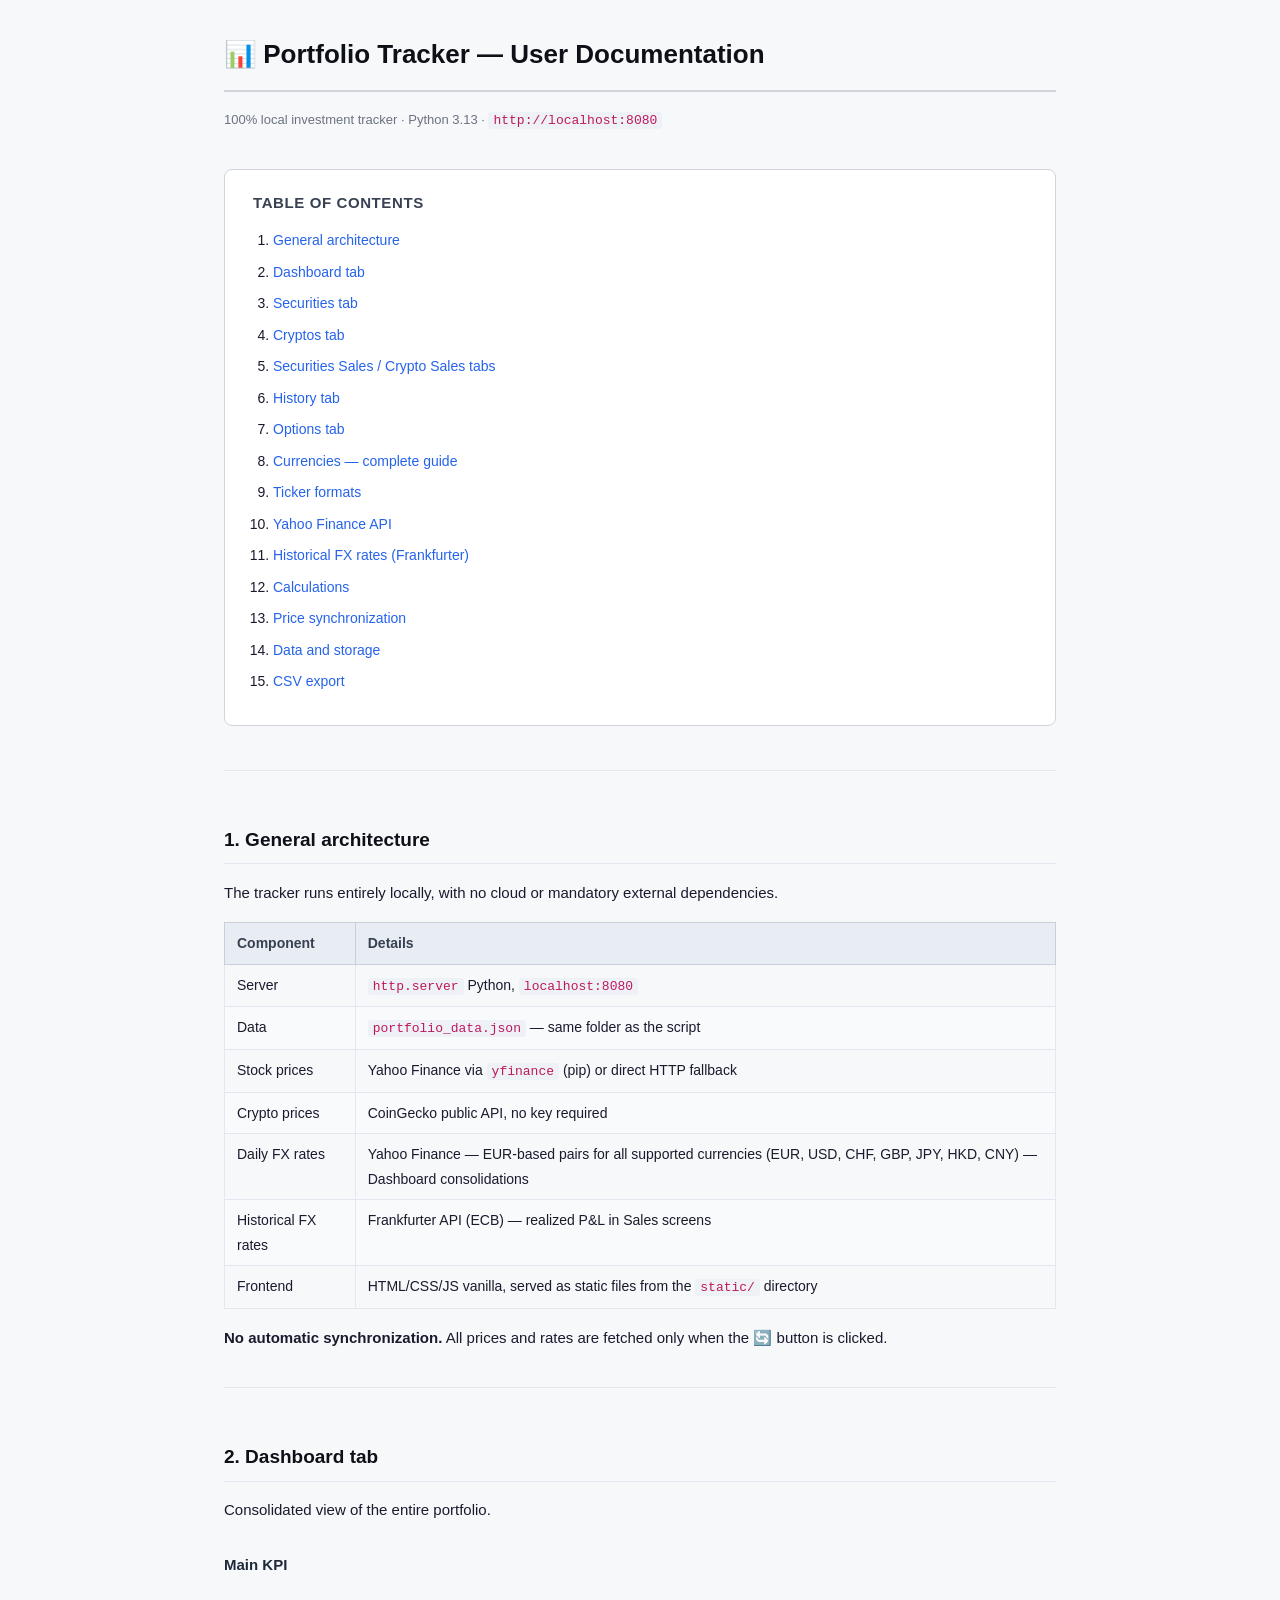
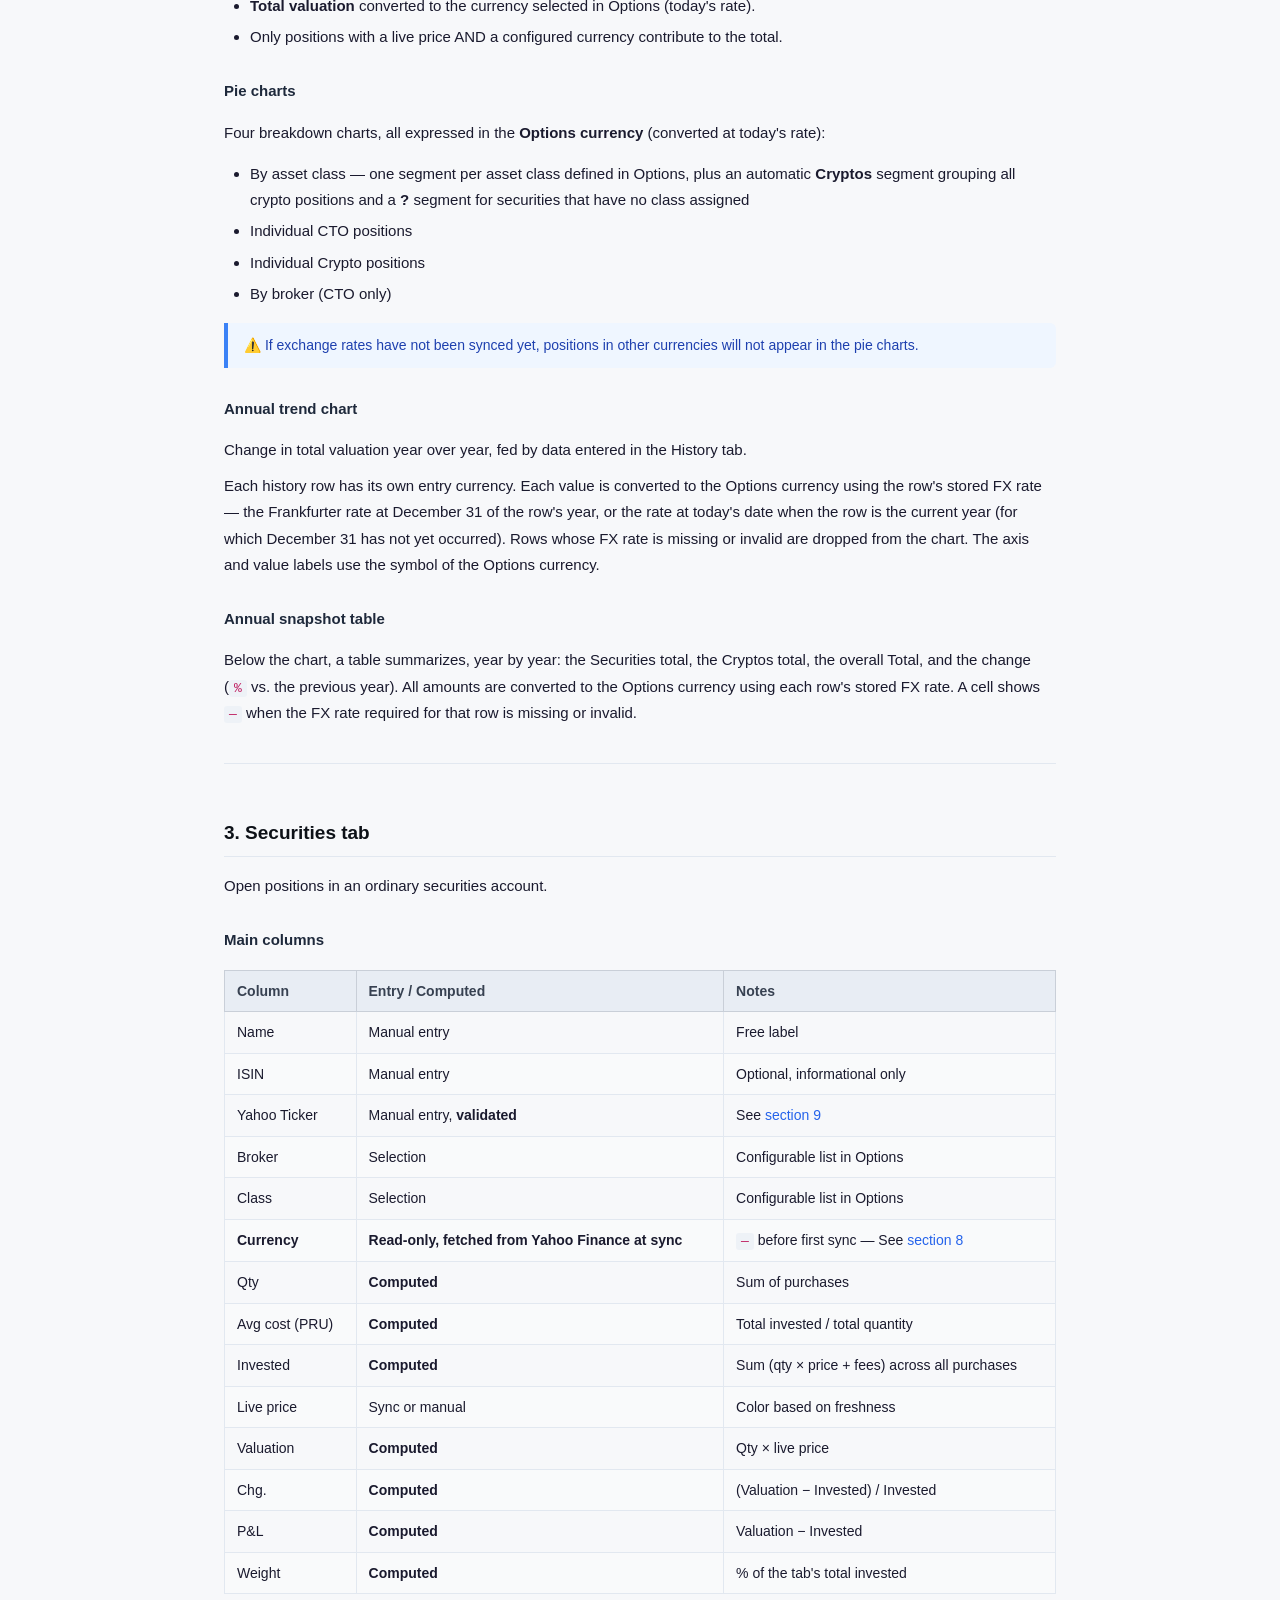
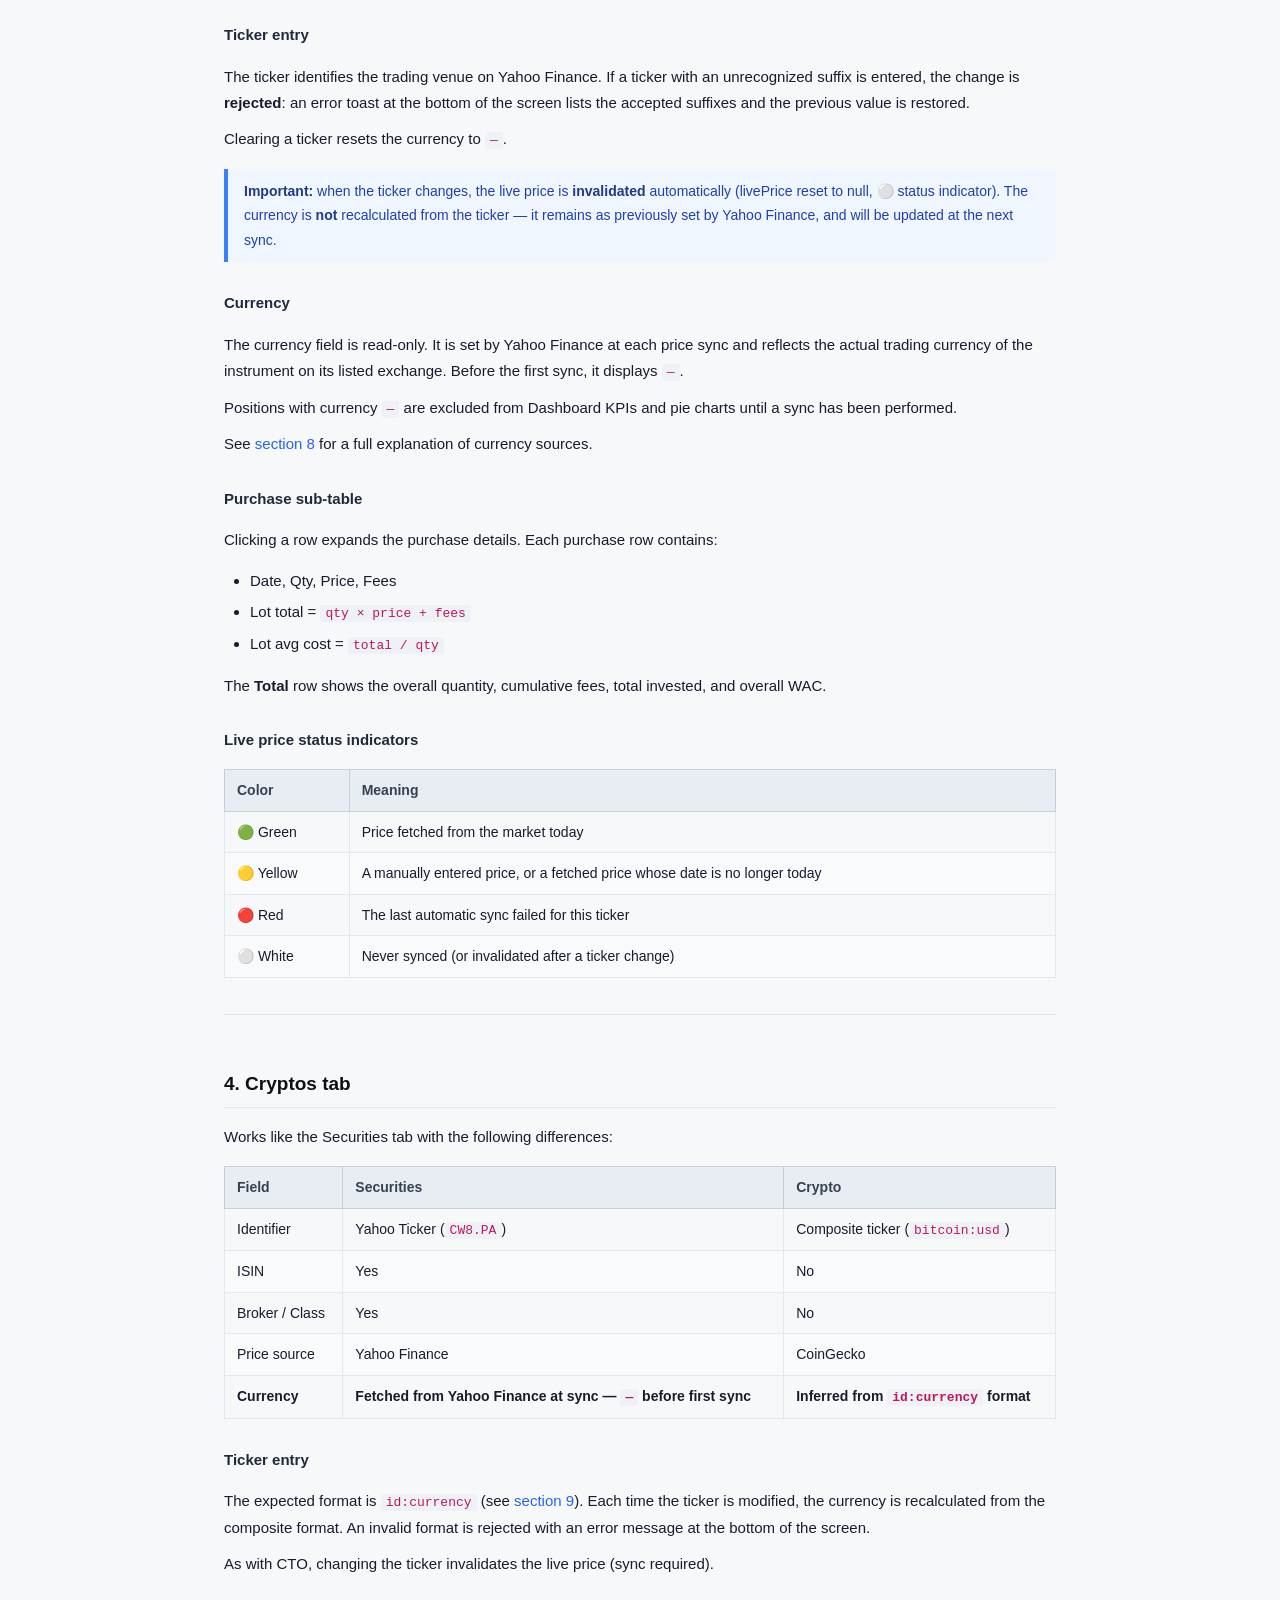
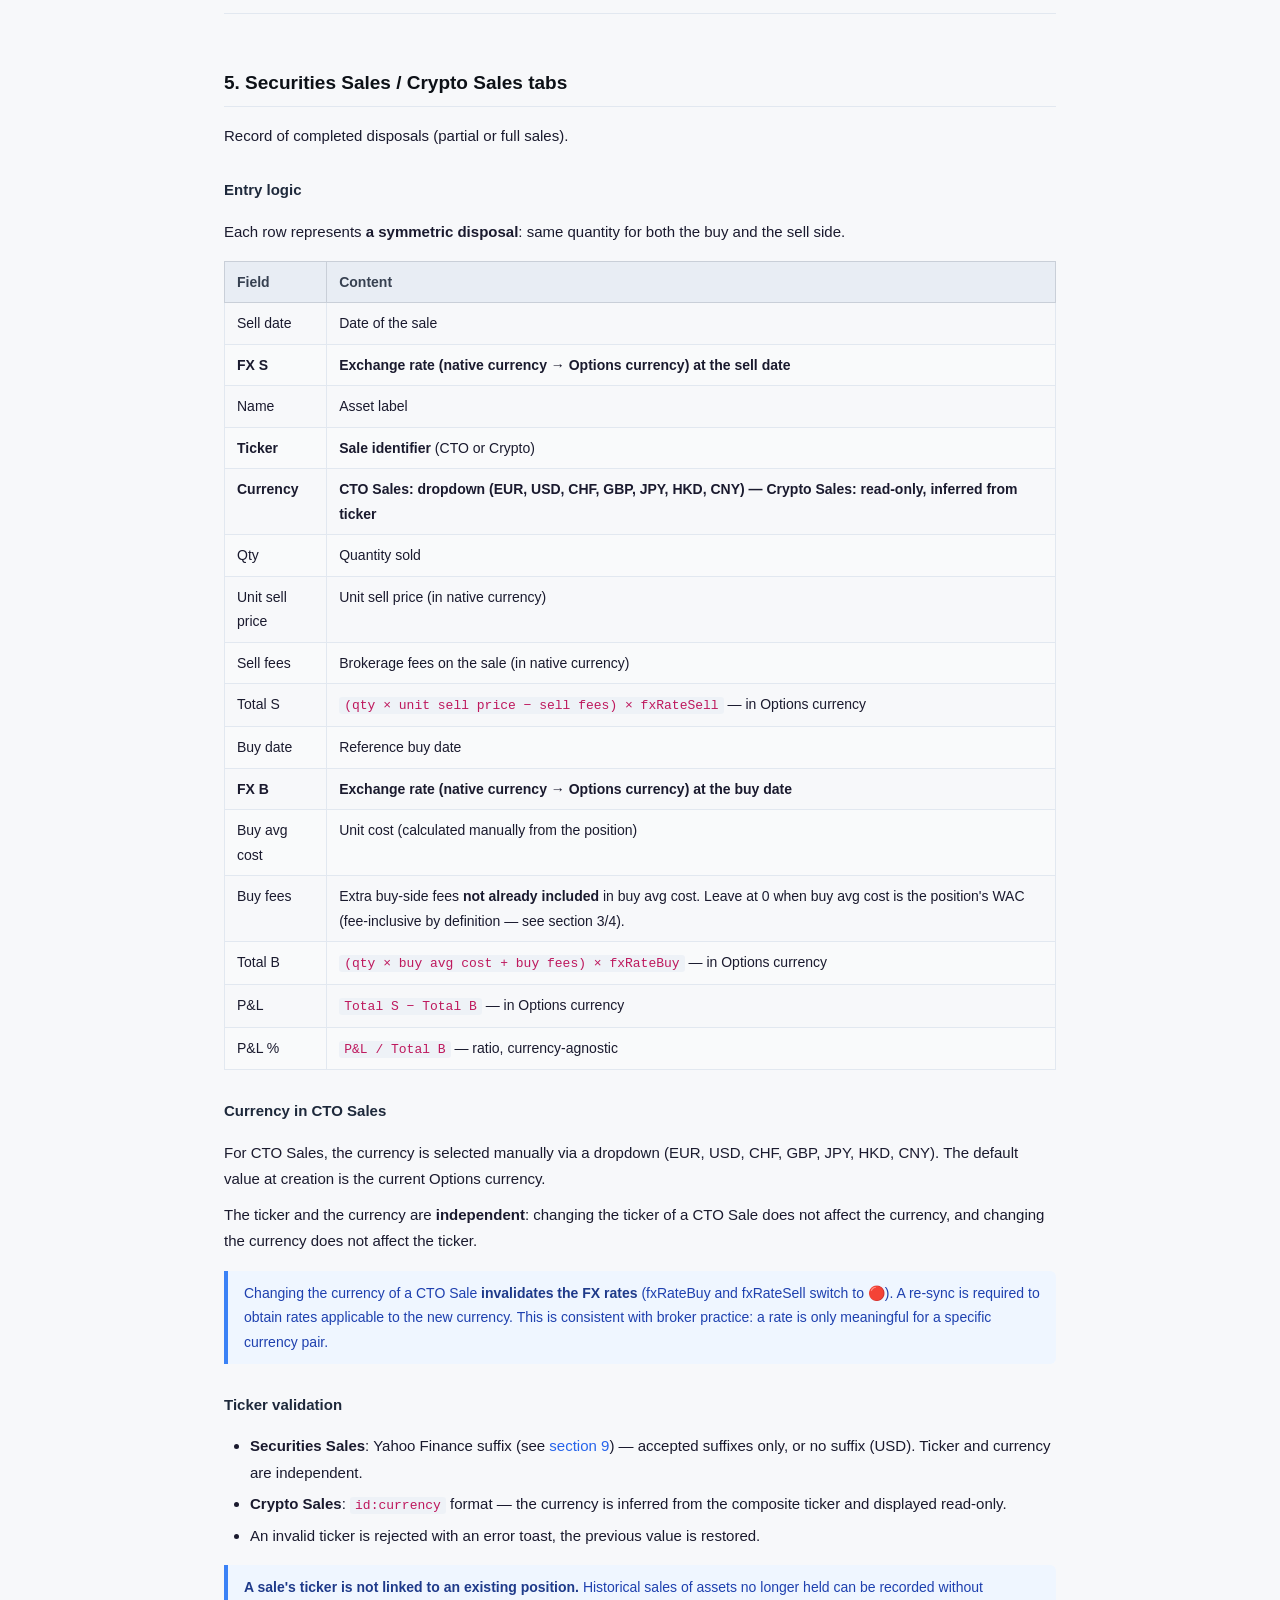
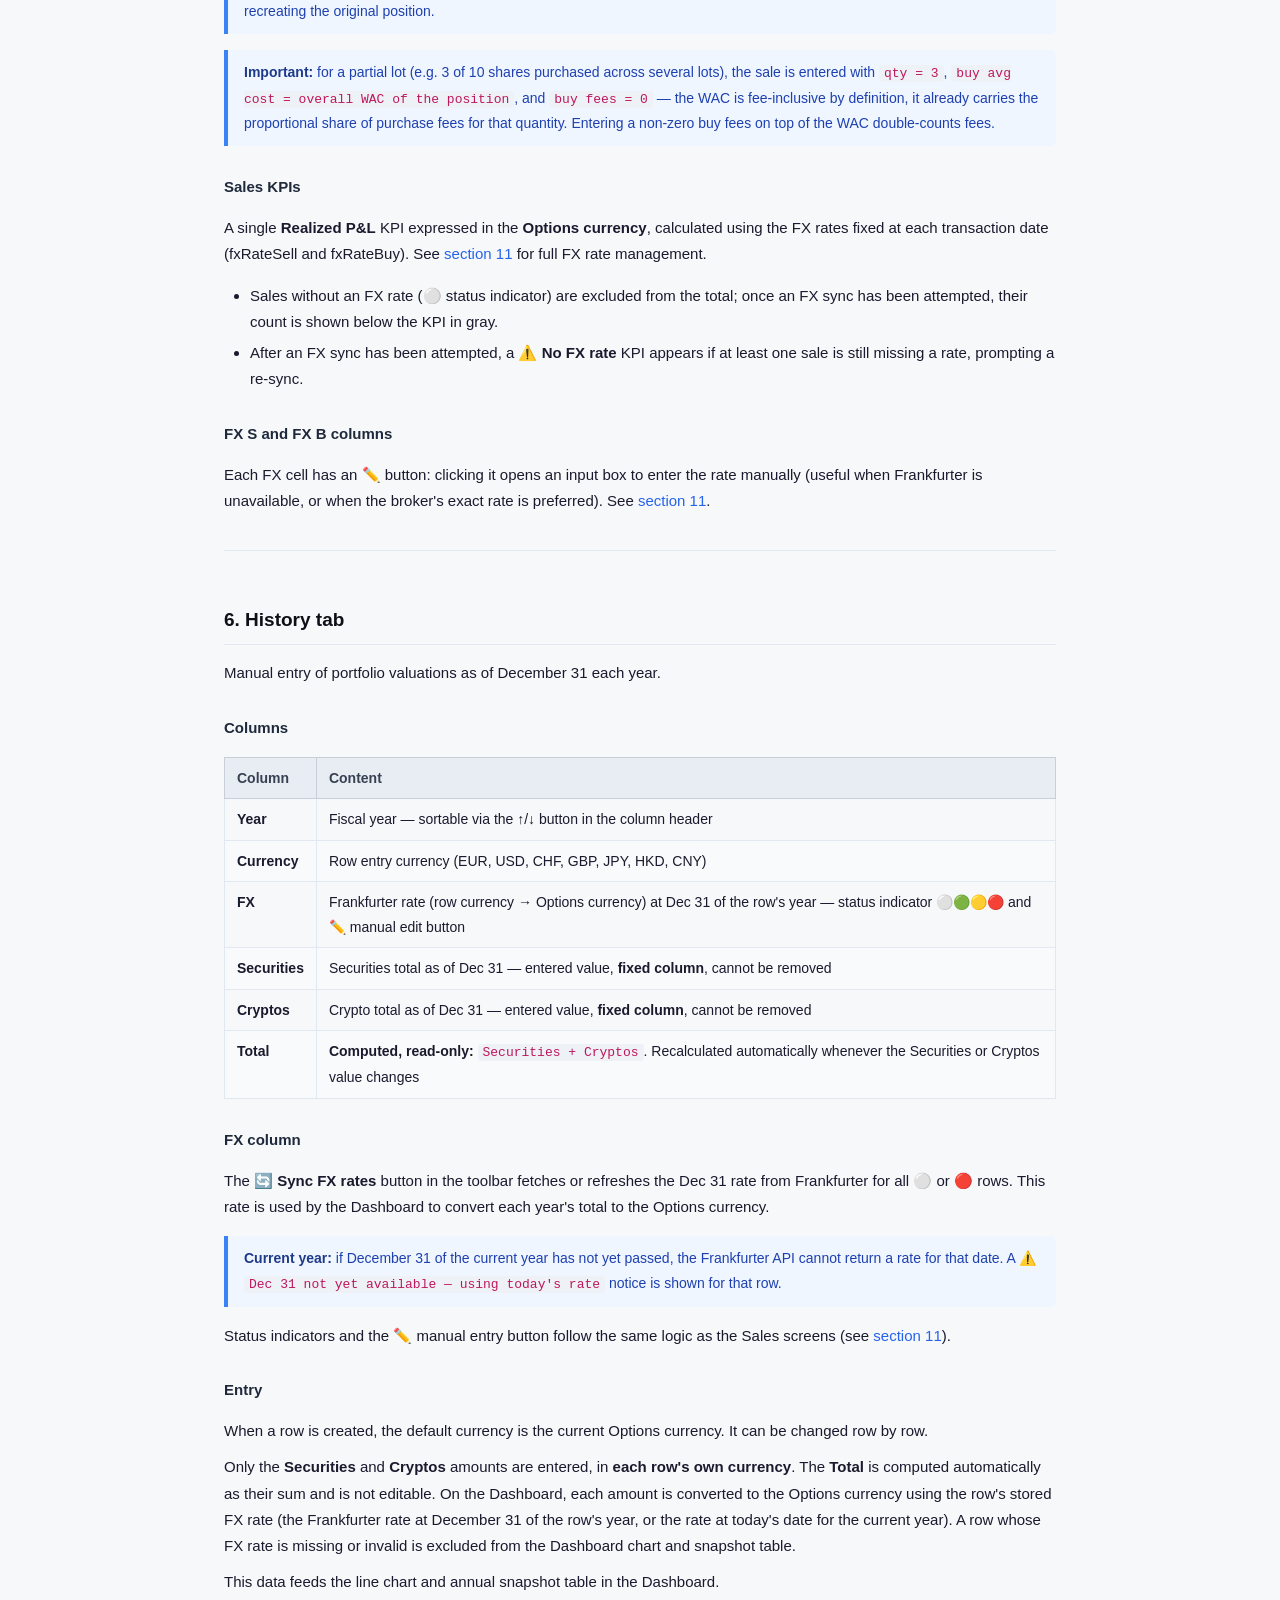
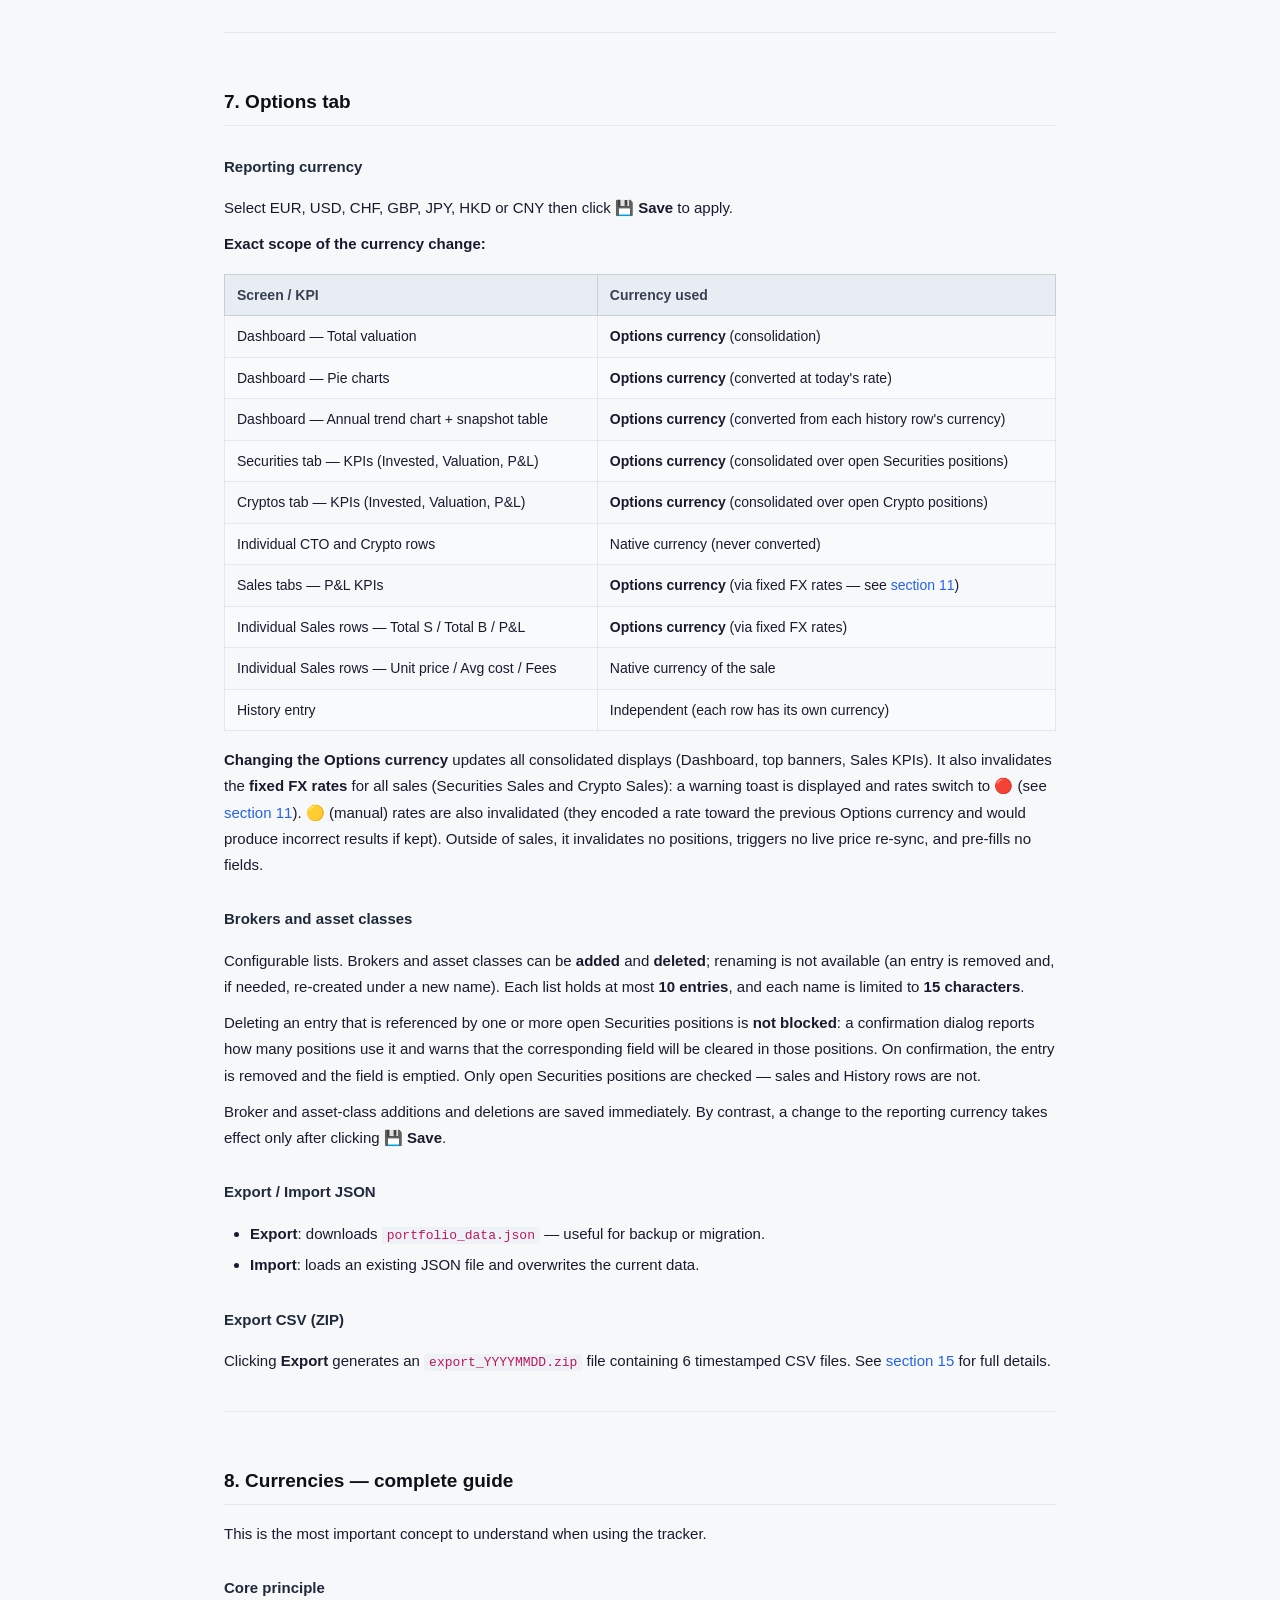
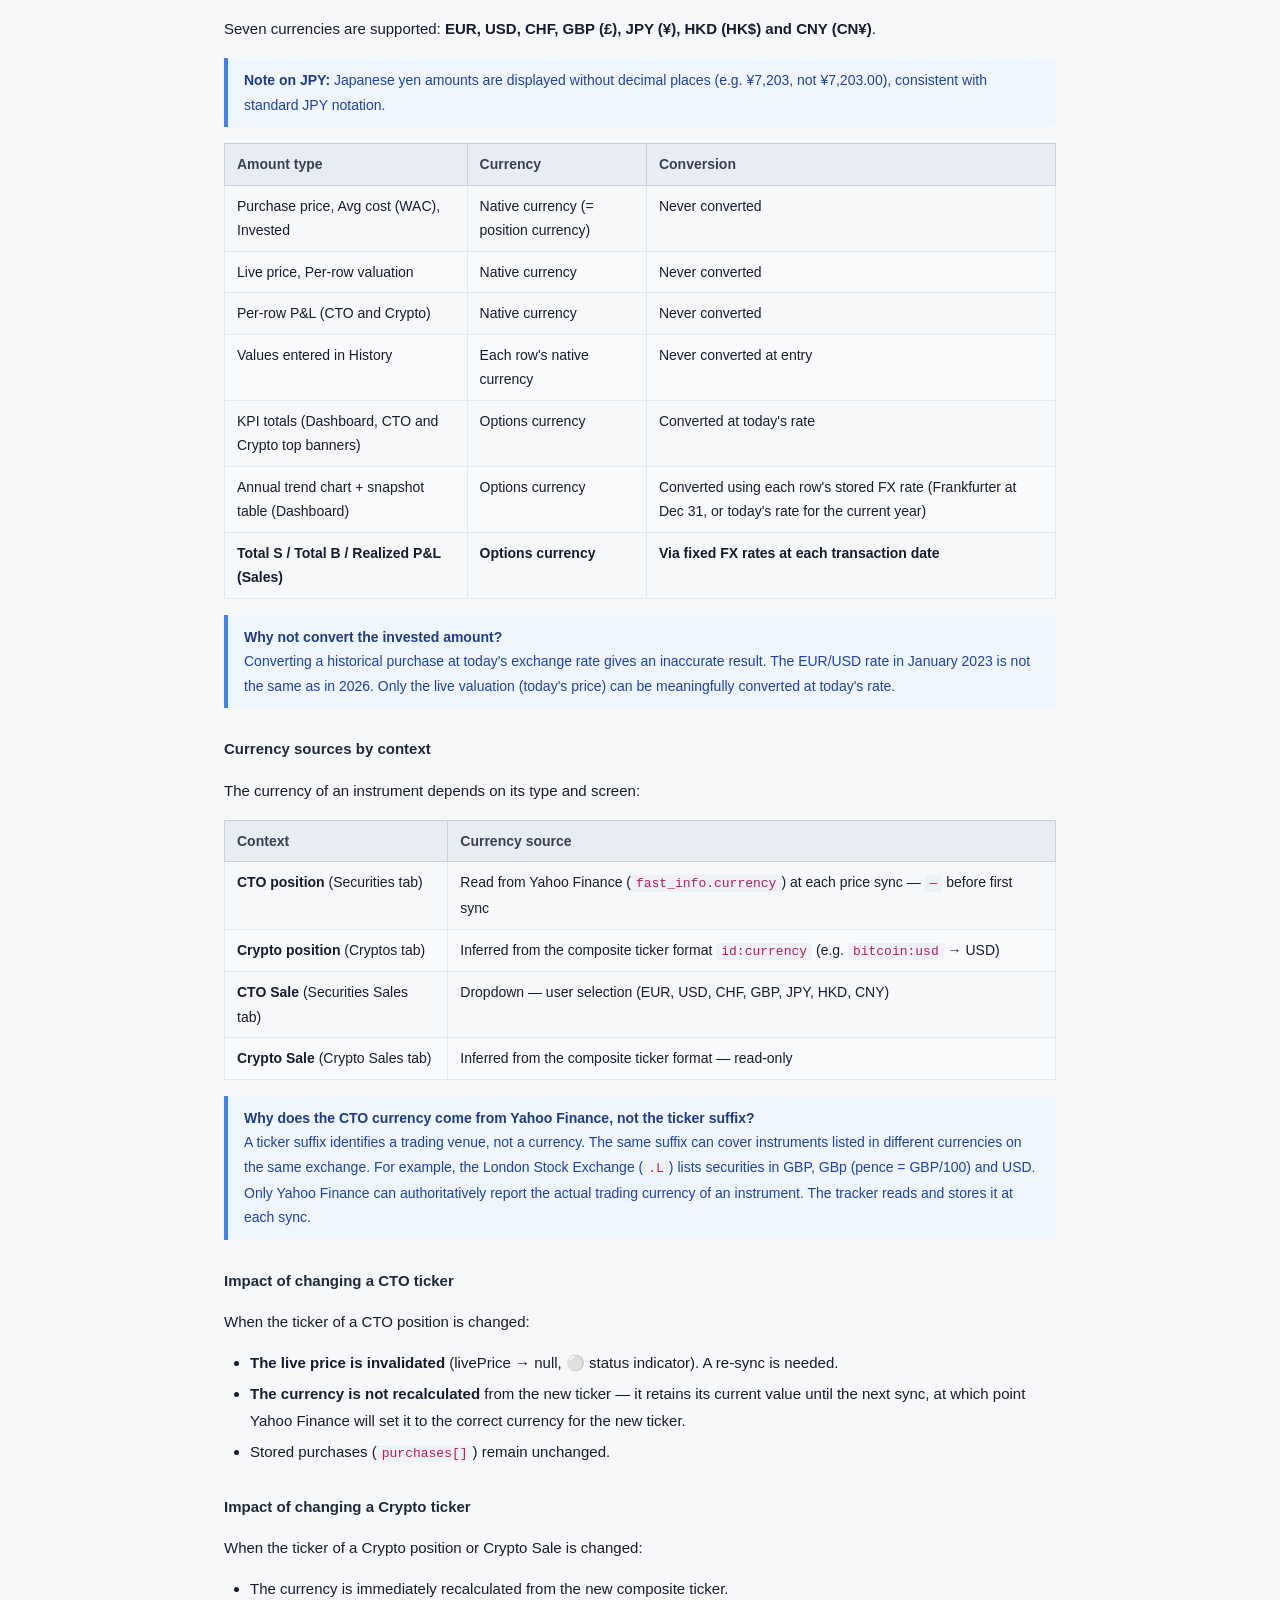
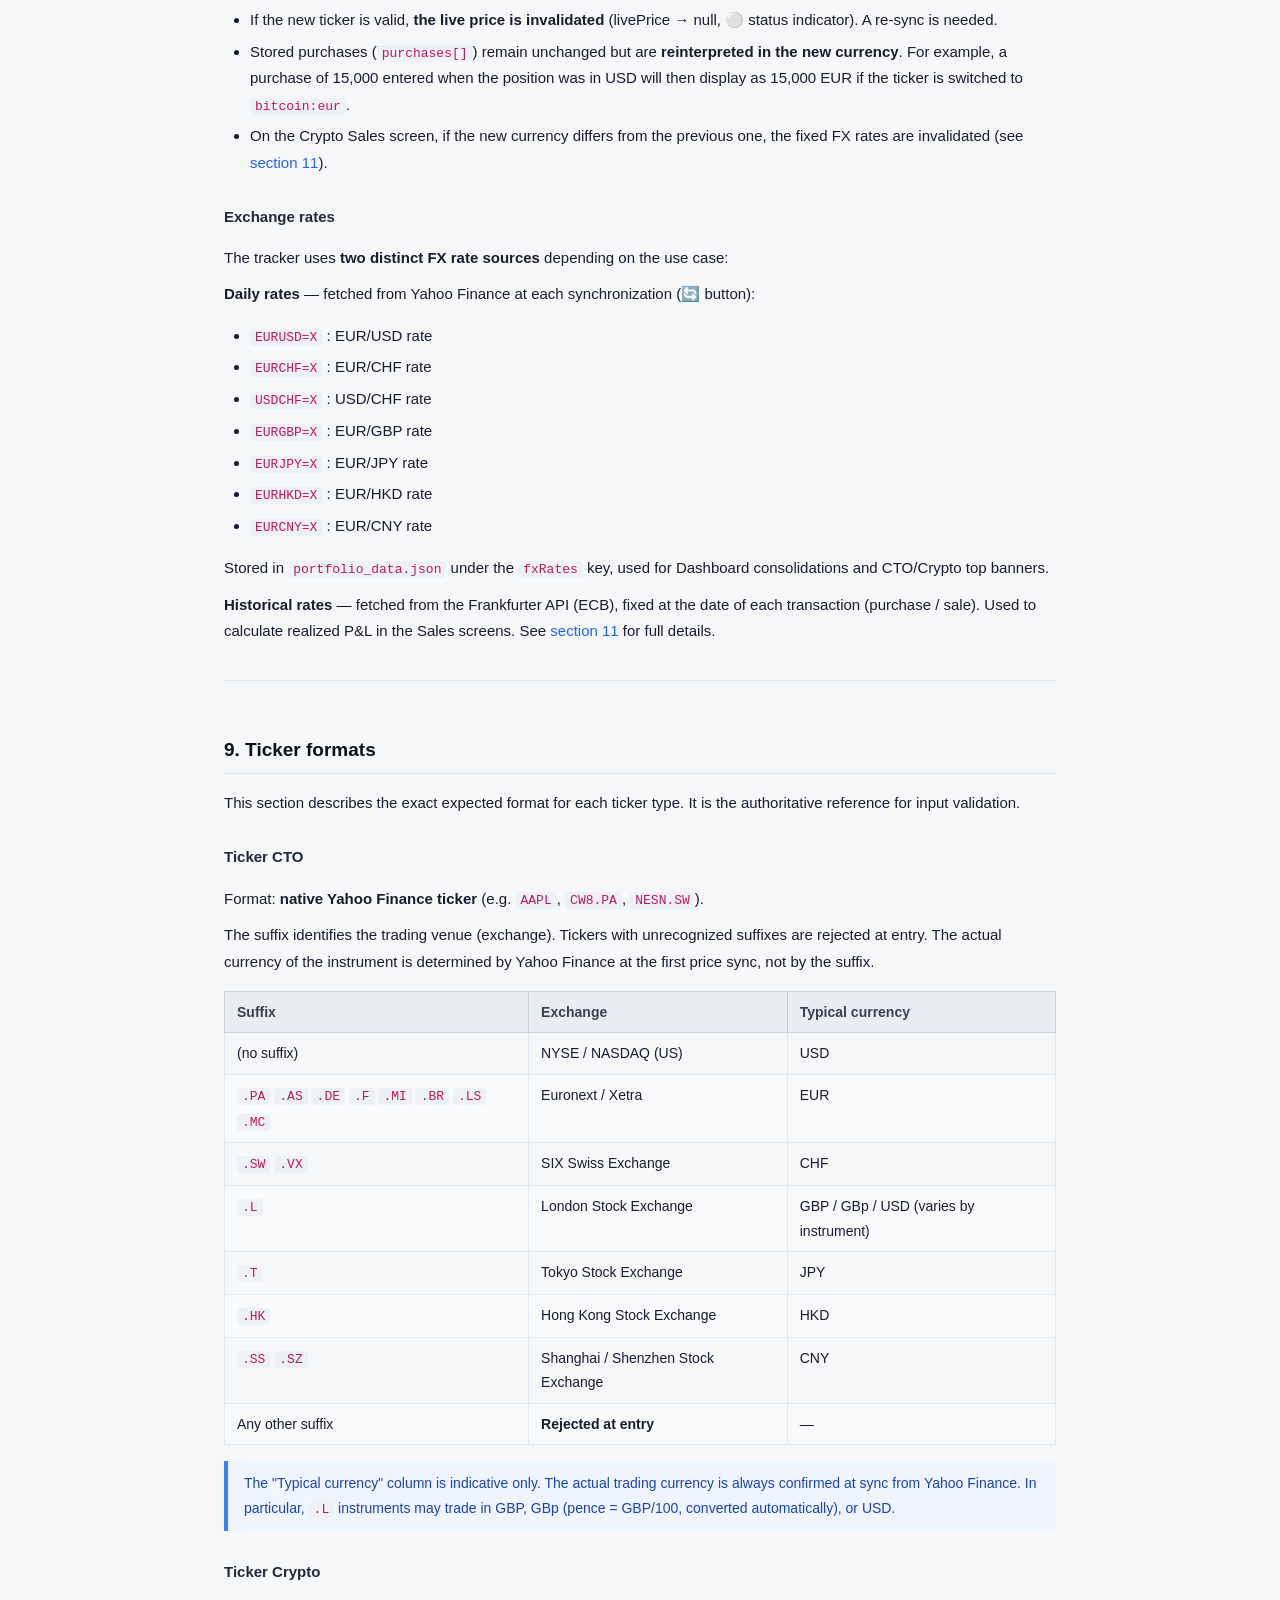
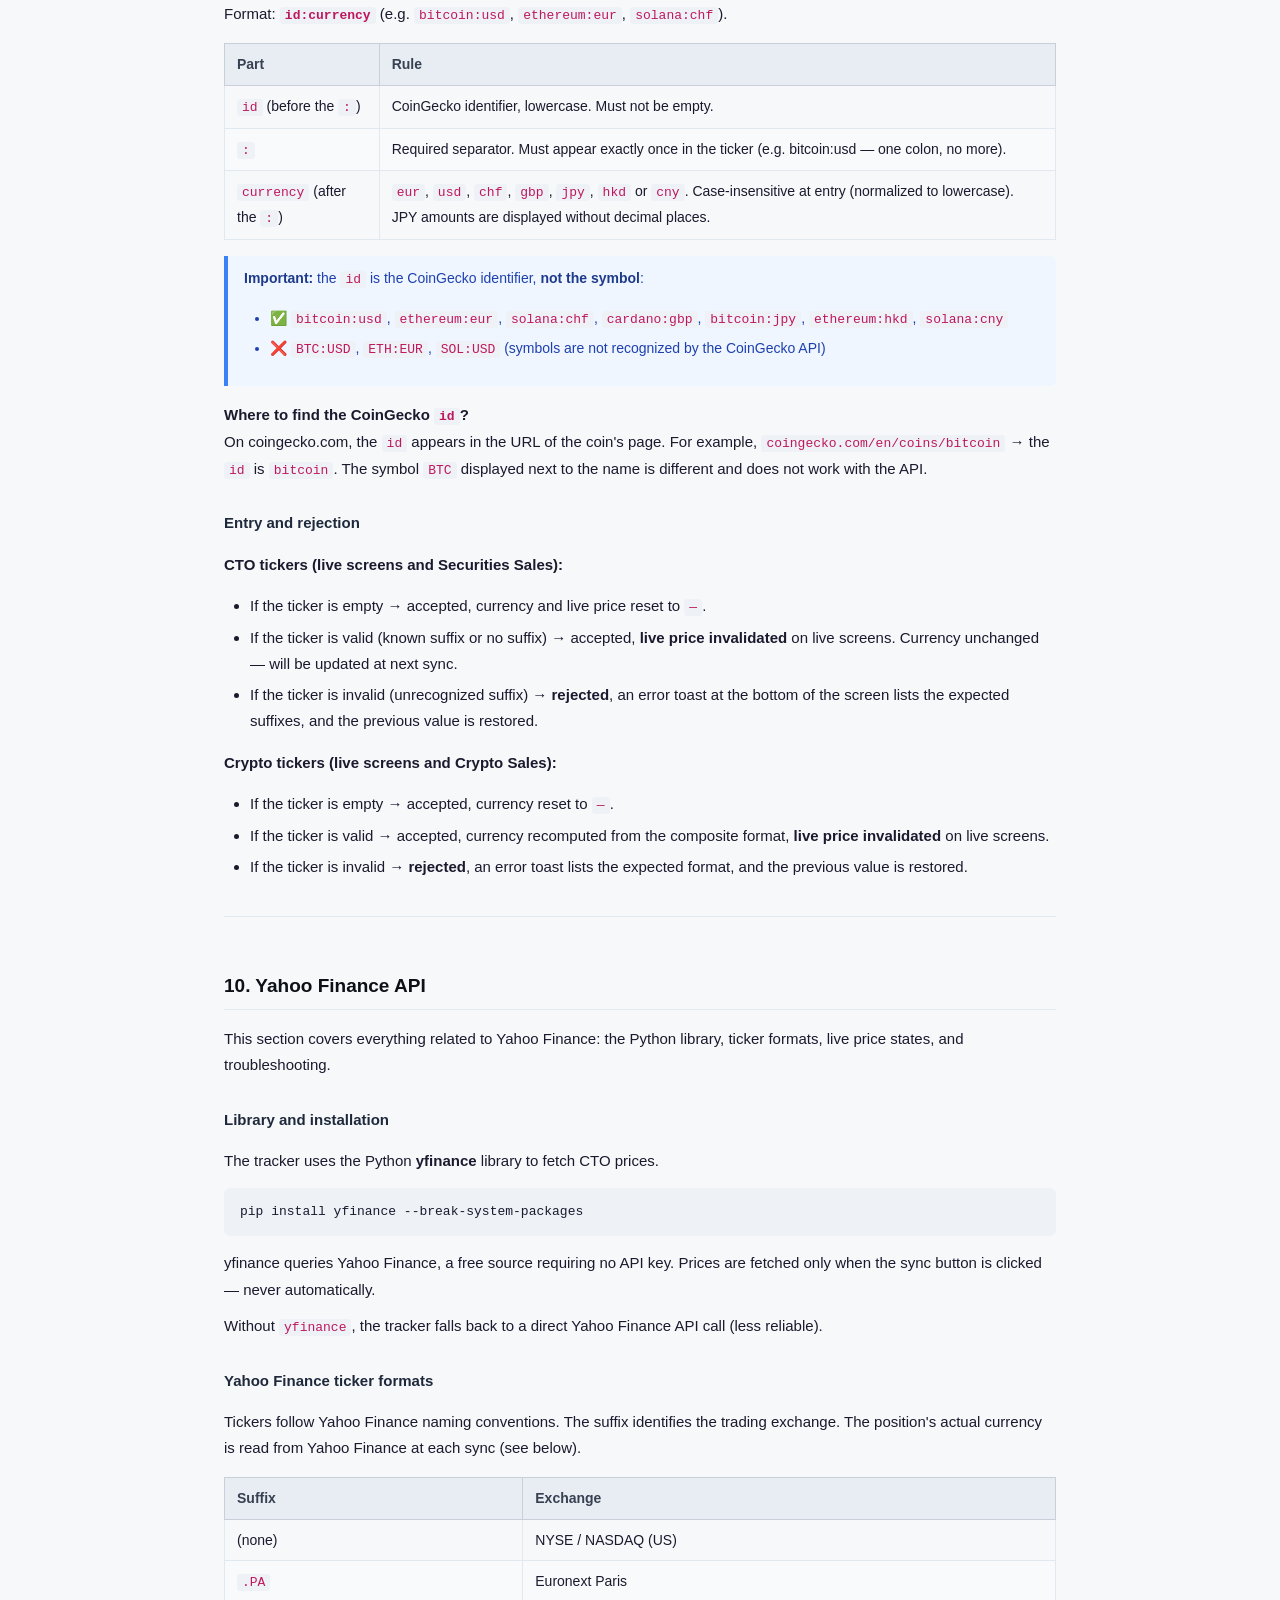
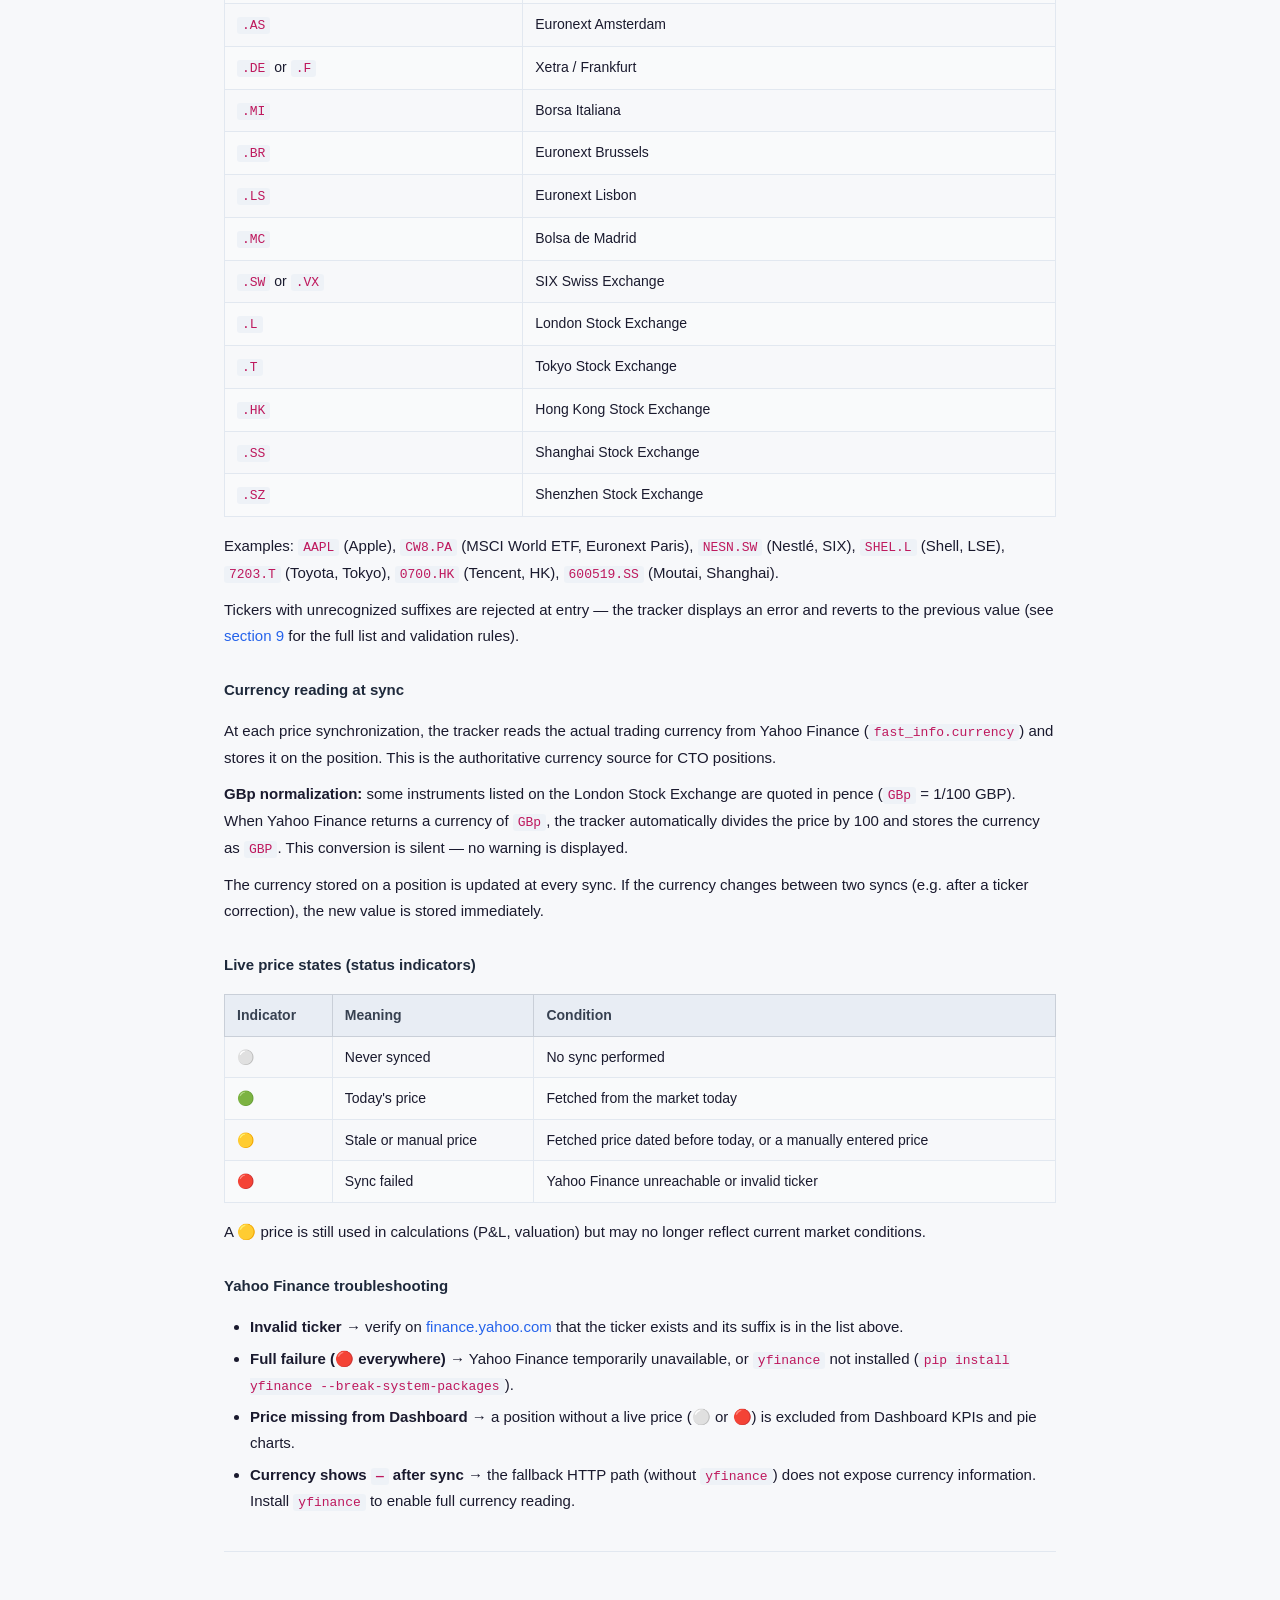
==== commit 280e1de5: "fix: P&L % cohérent avec Total B/S (calcul en devise Options) + doc double-comptage des fees WAC" ====
--- a/static/docs.html
+++ b/static/docs.html
@@ -234,7 +234,7 @@
     <tr><td>Buy date</td><td>Reference buy date</td></tr>
     <tr><td><strong>FX B</strong></td><td><strong>Exchange rate (native currency → Options currency) at the buy date</strong></td></tr>
     <tr><td>Buy avg cost</td><td>Unit cost (calculated manually from the position)</td></tr>
-    <tr><td>Buy fees</td><td>Proportional share of purchase fees for the quantity sold</td></tr>
+    <tr><td>Buy fees</td><td>Extra buy-side fees <strong>not already included</strong> in buy avg cost. Leave at 0 when buy avg cost is the position's WAC (fee-inclusive by definition — see section 3/4).</td></tr>
     <tr><td>Total B</td><td><code>(qty × buy avg cost + buy fees) × fxRateBuy</code> — in Options currency</td></tr>
     <tr><td>P&amp;L</td><td><code>Total S − Total B</code> — in Options currency</td></tr>
     <tr><td>P&amp;L %</td><td><code>P&amp;L / Total B</code> — ratio, currency-agnostic</td></tr>
@@ -258,7 +258,7 @@
 </ul>
 
 <blockquote><p><strong>A sale's ticker is not linked to an existing position.</strong> Historical sales of assets no longer held can be recorded without recreating the original position.</p></blockquote>
-<blockquote><p><strong>Important:</strong> for a partial lot (e.g. 3 of 10 shares purchased across several lots), the sale is entered with <code>qty = 3</code>, <code>buy avg cost = overall WAC of the position</code>, and <code>buy fees = the proportional share of the original purchase fees</code>.</p></blockquote>
+<blockquote><p><strong>Important:</strong> for a partial lot (e.g. 3 of 10 shares purchased across several lots), the sale is entered with <code>qty = 3</code>, <code>buy avg cost = overall WAC of the position</code>, and <code>buy fees = 0</code> — the WAC is fee-inclusive by definition, it already carries the proportional share of purchase fees for that quantity. Entering a non-zero buy fees on top of the WAC double-counts fees.</p></blockquote>
 
 <h3>Sales KPIs</h3>
 
@@ -783,9 +783,9 @@
 
 <pre><code>tb = qSold × priceBuy + feesBuy</code></pre>
 
-<p>Initial amount invested for the sold units: purchase price × quantity, plus the proportional share of buy fees. A proportional <code>feesBuy</code> must be entered for the quantity being sold (see <a href="#5-sales-tabs">section 5</a>).</p>
-
-<p><em>Example: 5 shares at a WAC of 150 € + 2.50 € in fees (proportional share) → <code>tb = 752.50 €</code>.</em></p>
+<p>Initial amount invested for the sold units: purchase price × quantity, plus buy fees. Use a non-zero <code>feesBuy</code> only for a direct single-lot entry where buy avg cost is the raw price paid (fees not yet included). When buy avg cost comes from a position's WAC (fee-inclusive, see section 3/4), leave <code>feesBuy</code> at 0.</p>
+
+<p><em>Example: 5 shares at a raw purchase price of 150 € (fees excluded) + 2.50 € in fees → <code>tb = 752.50 €</code>. If 150 € were a WAC already including fees, <code>feesBuy</code> would be 0 and <code>tb = 750 €</code>.</em></p>
 
 <h4>Sale total in Options currency (<code>tsOpt</code>)</h4>
 
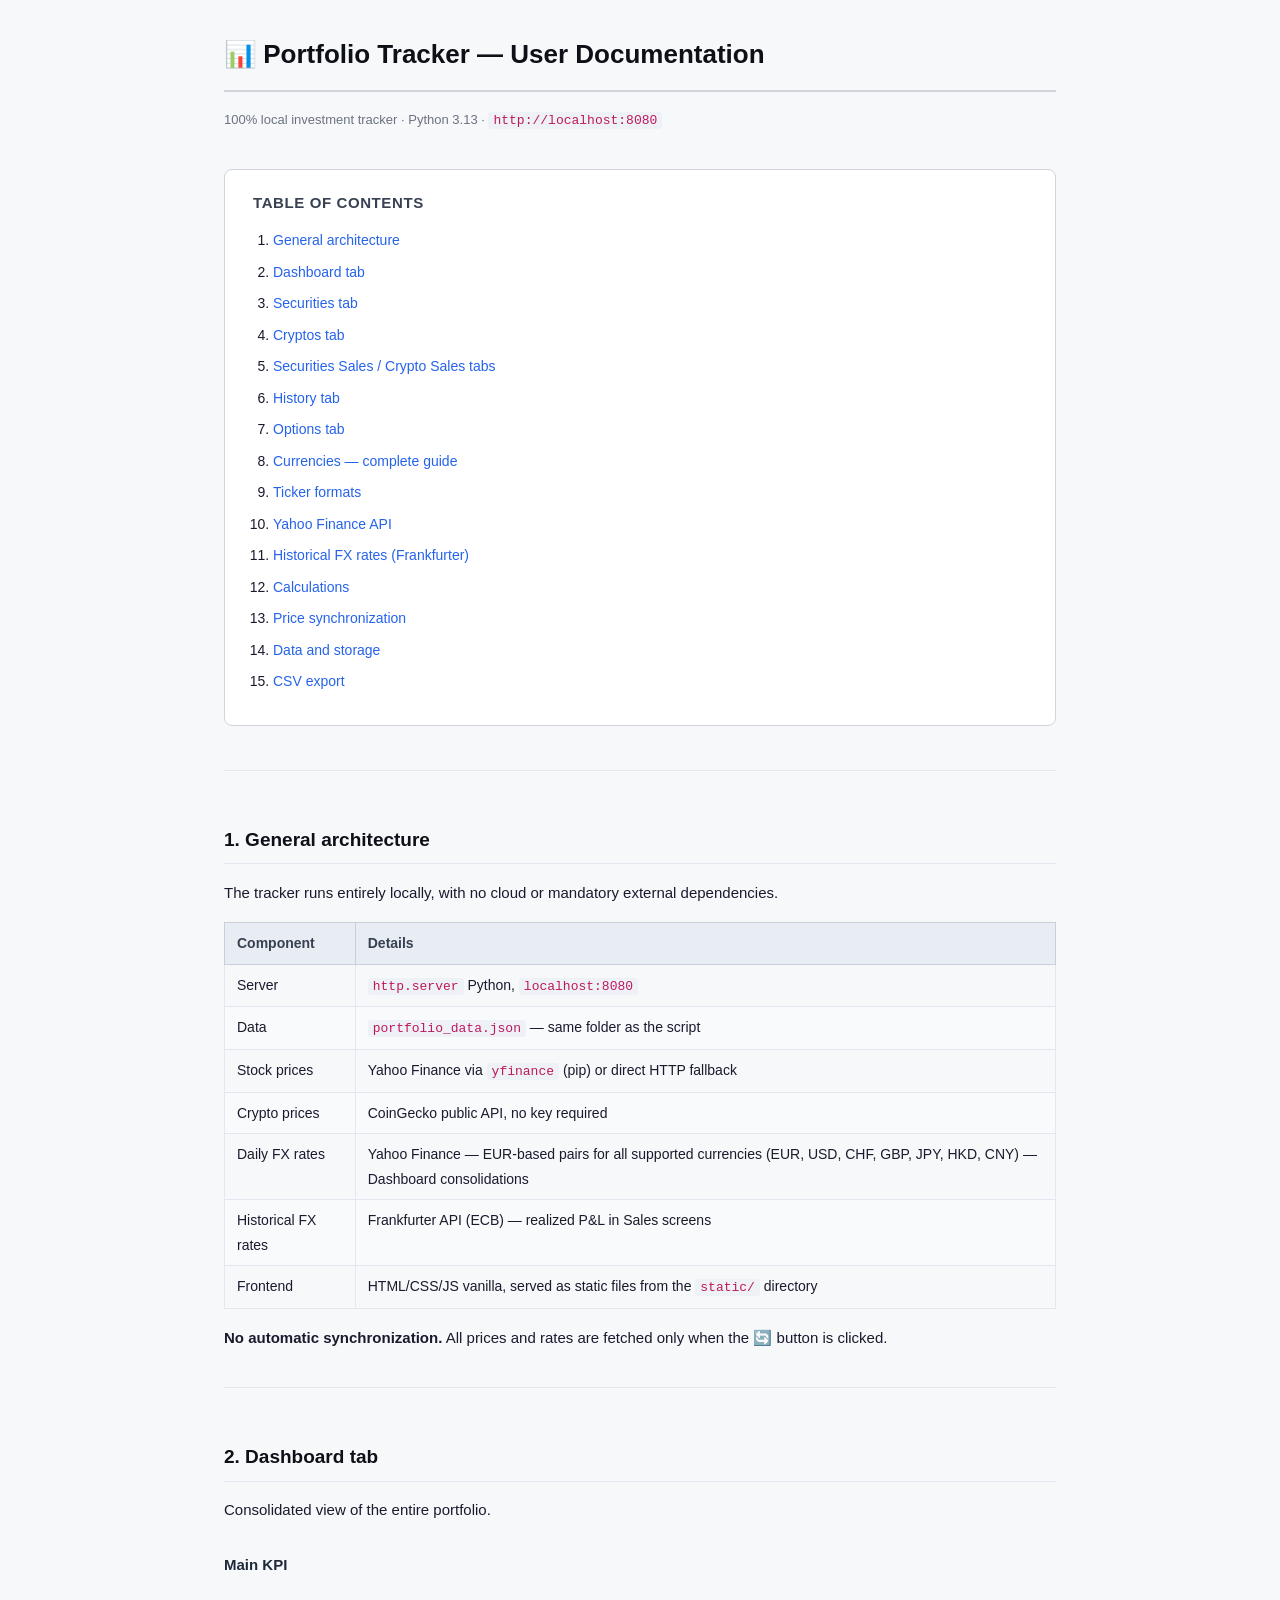
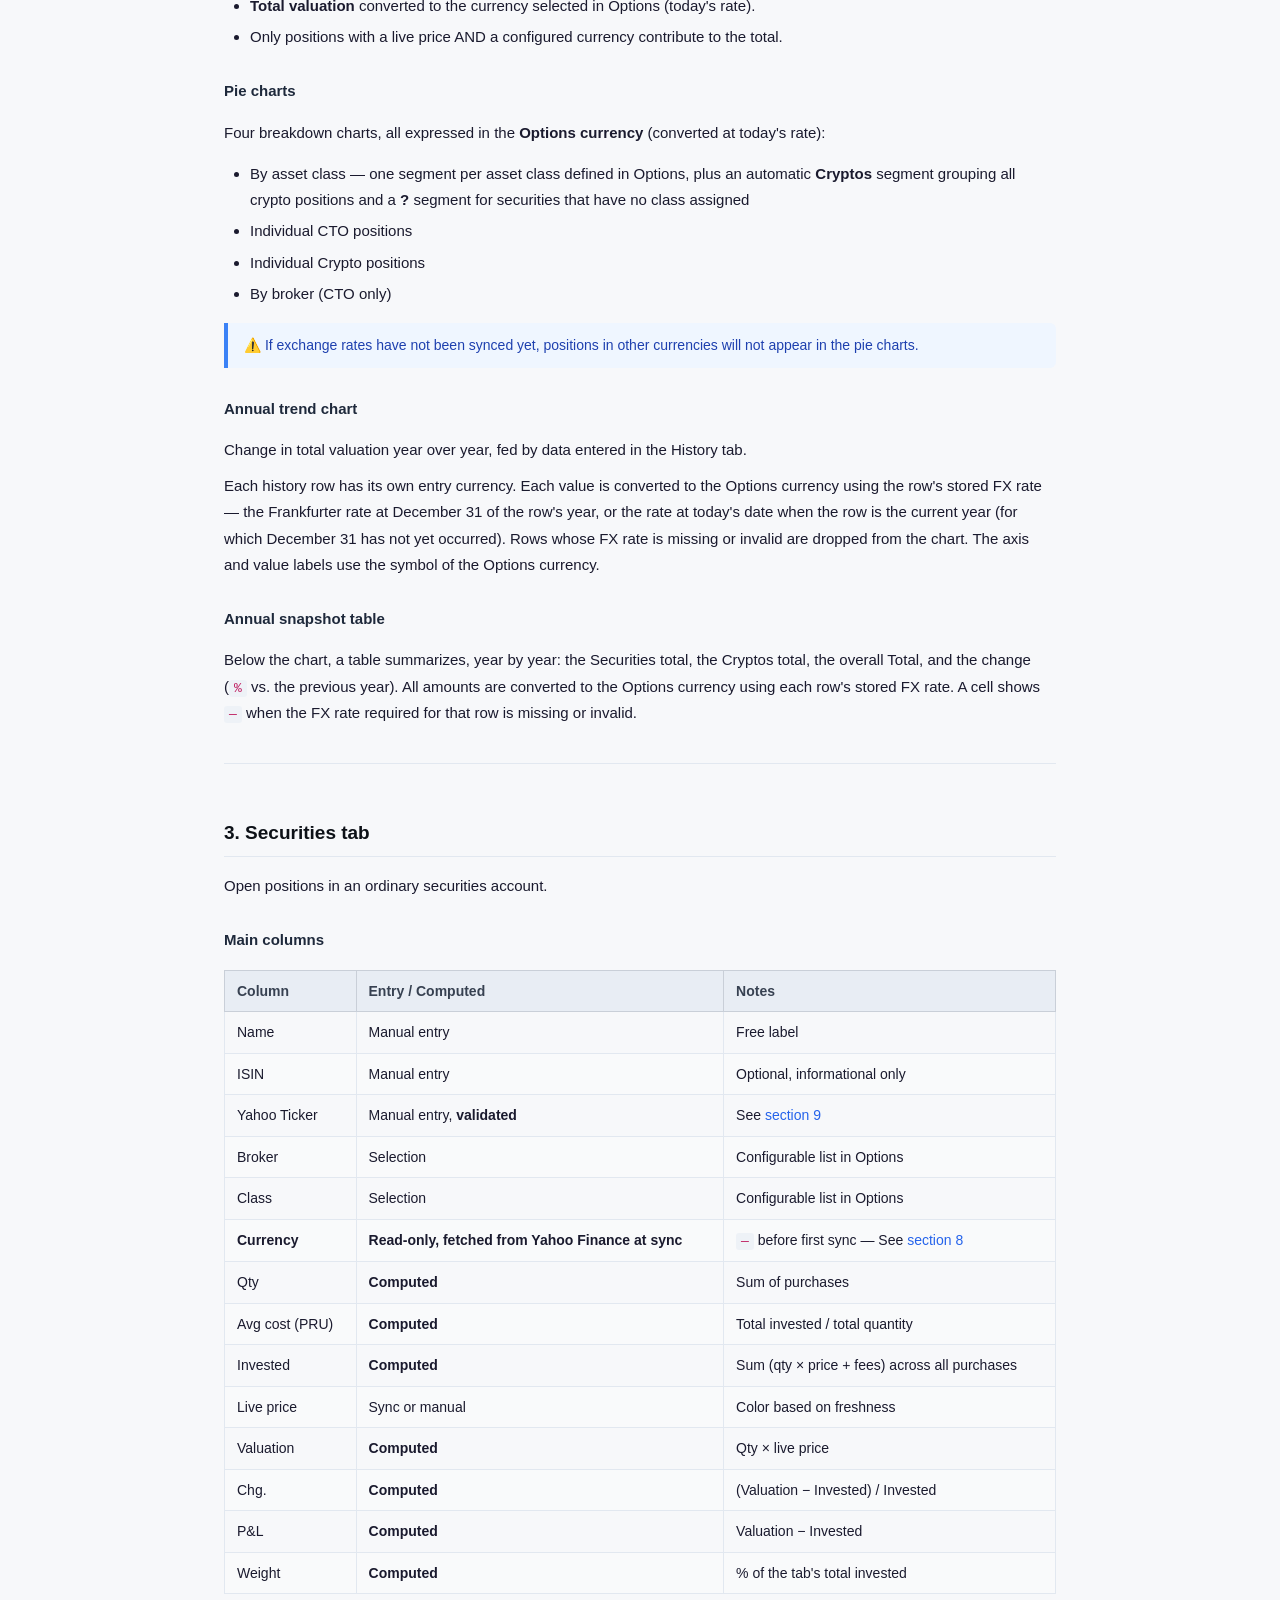
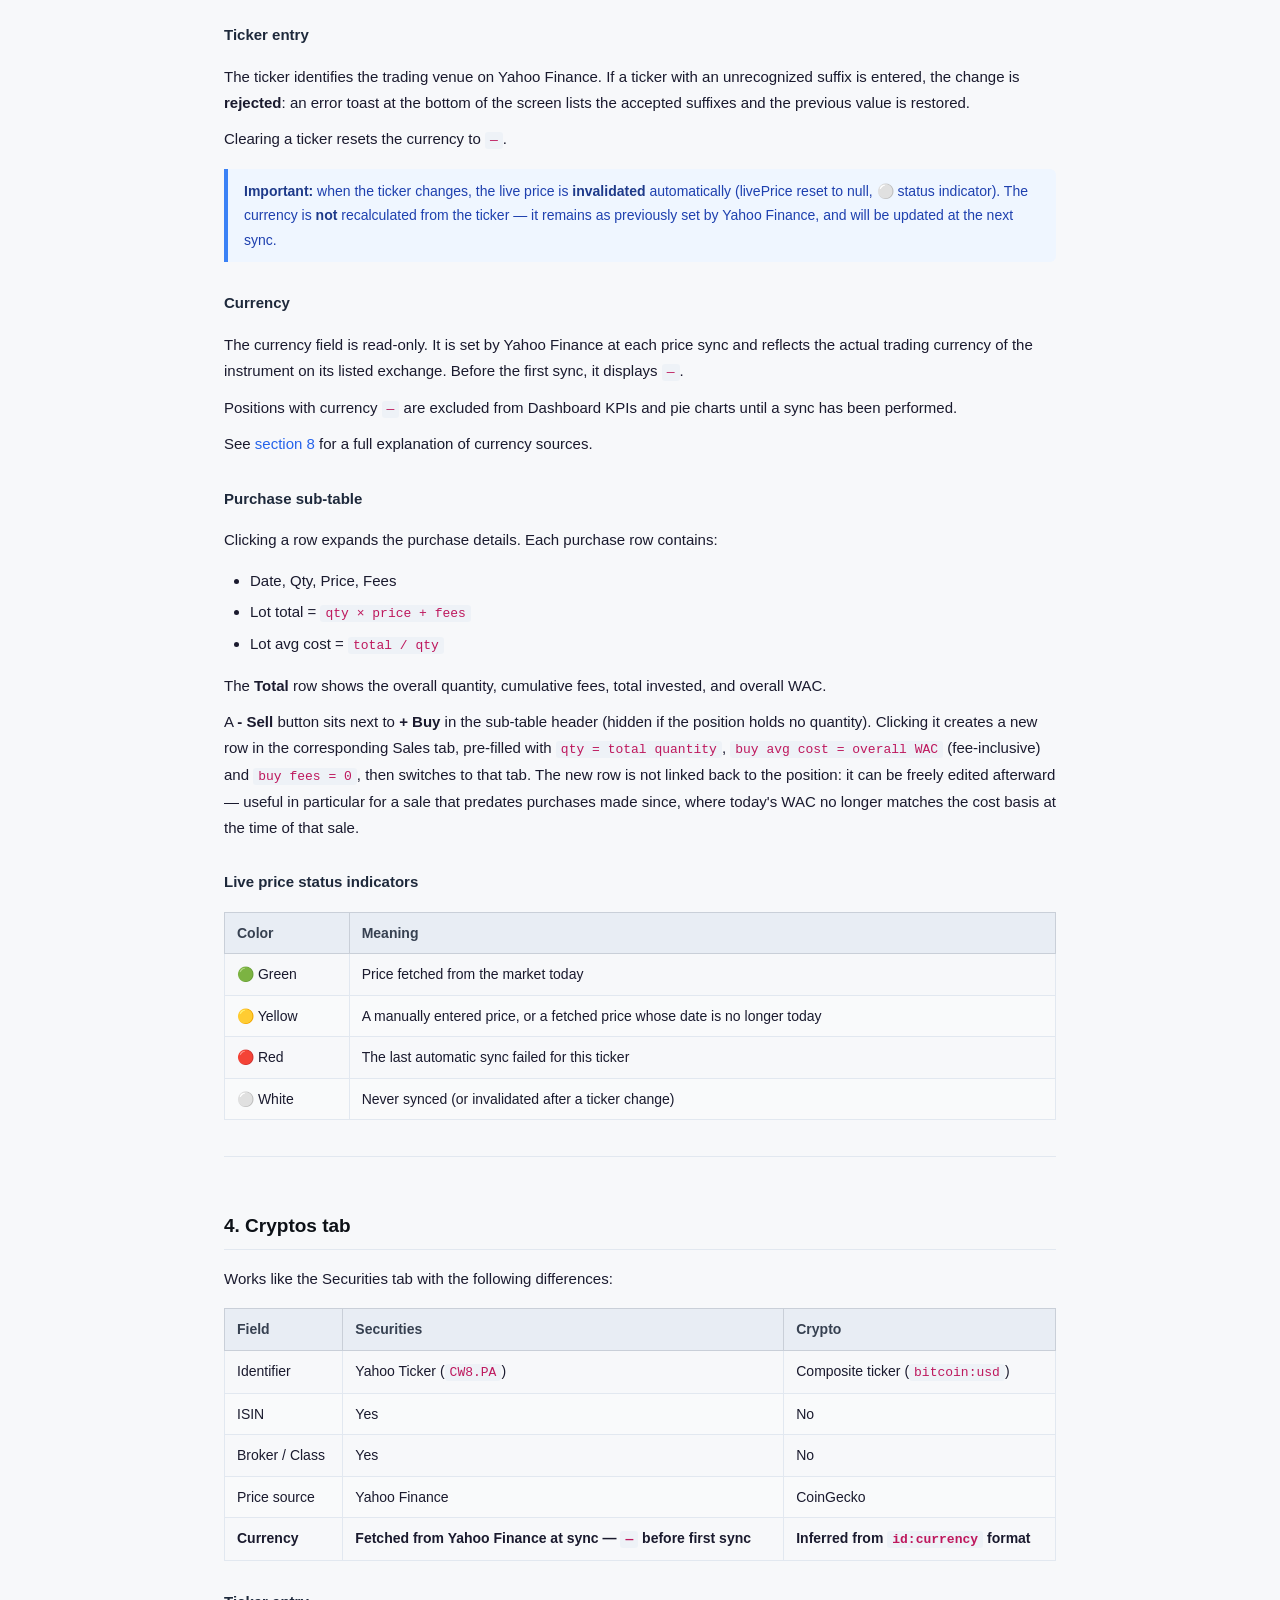
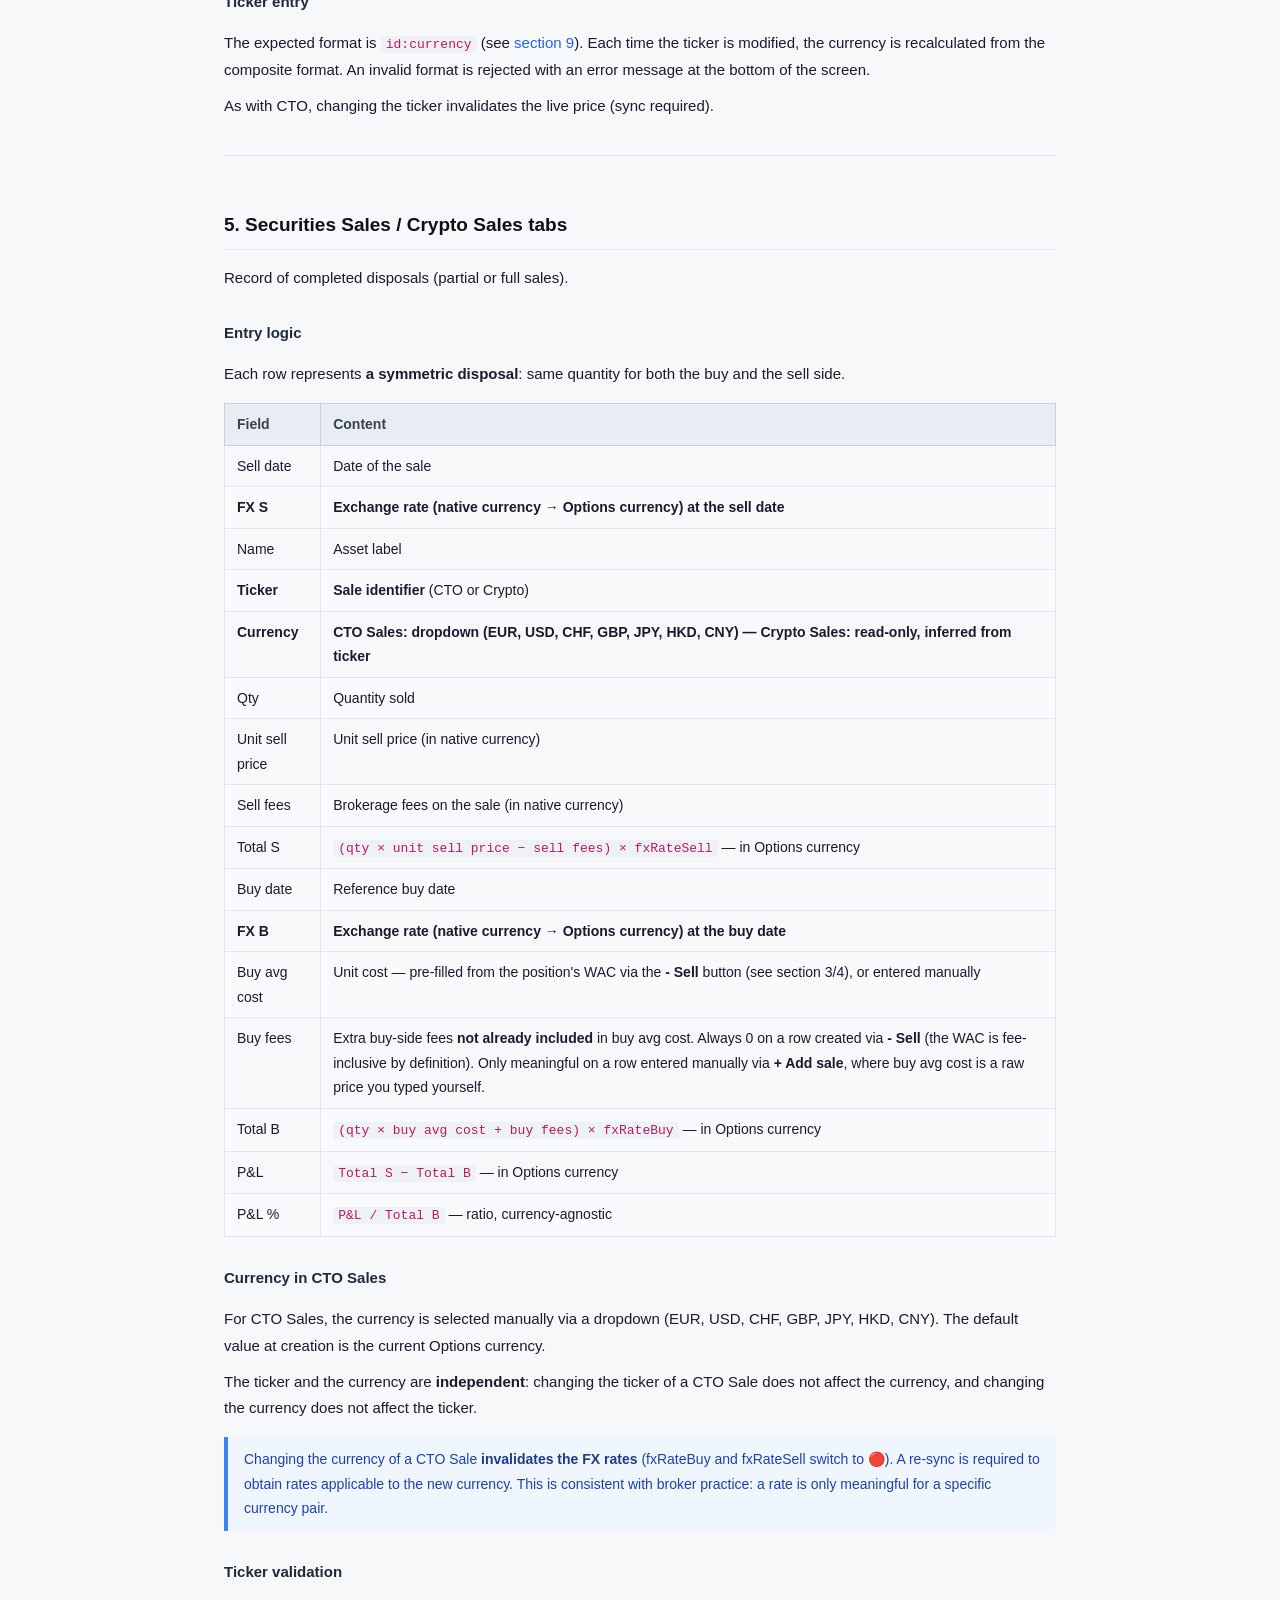
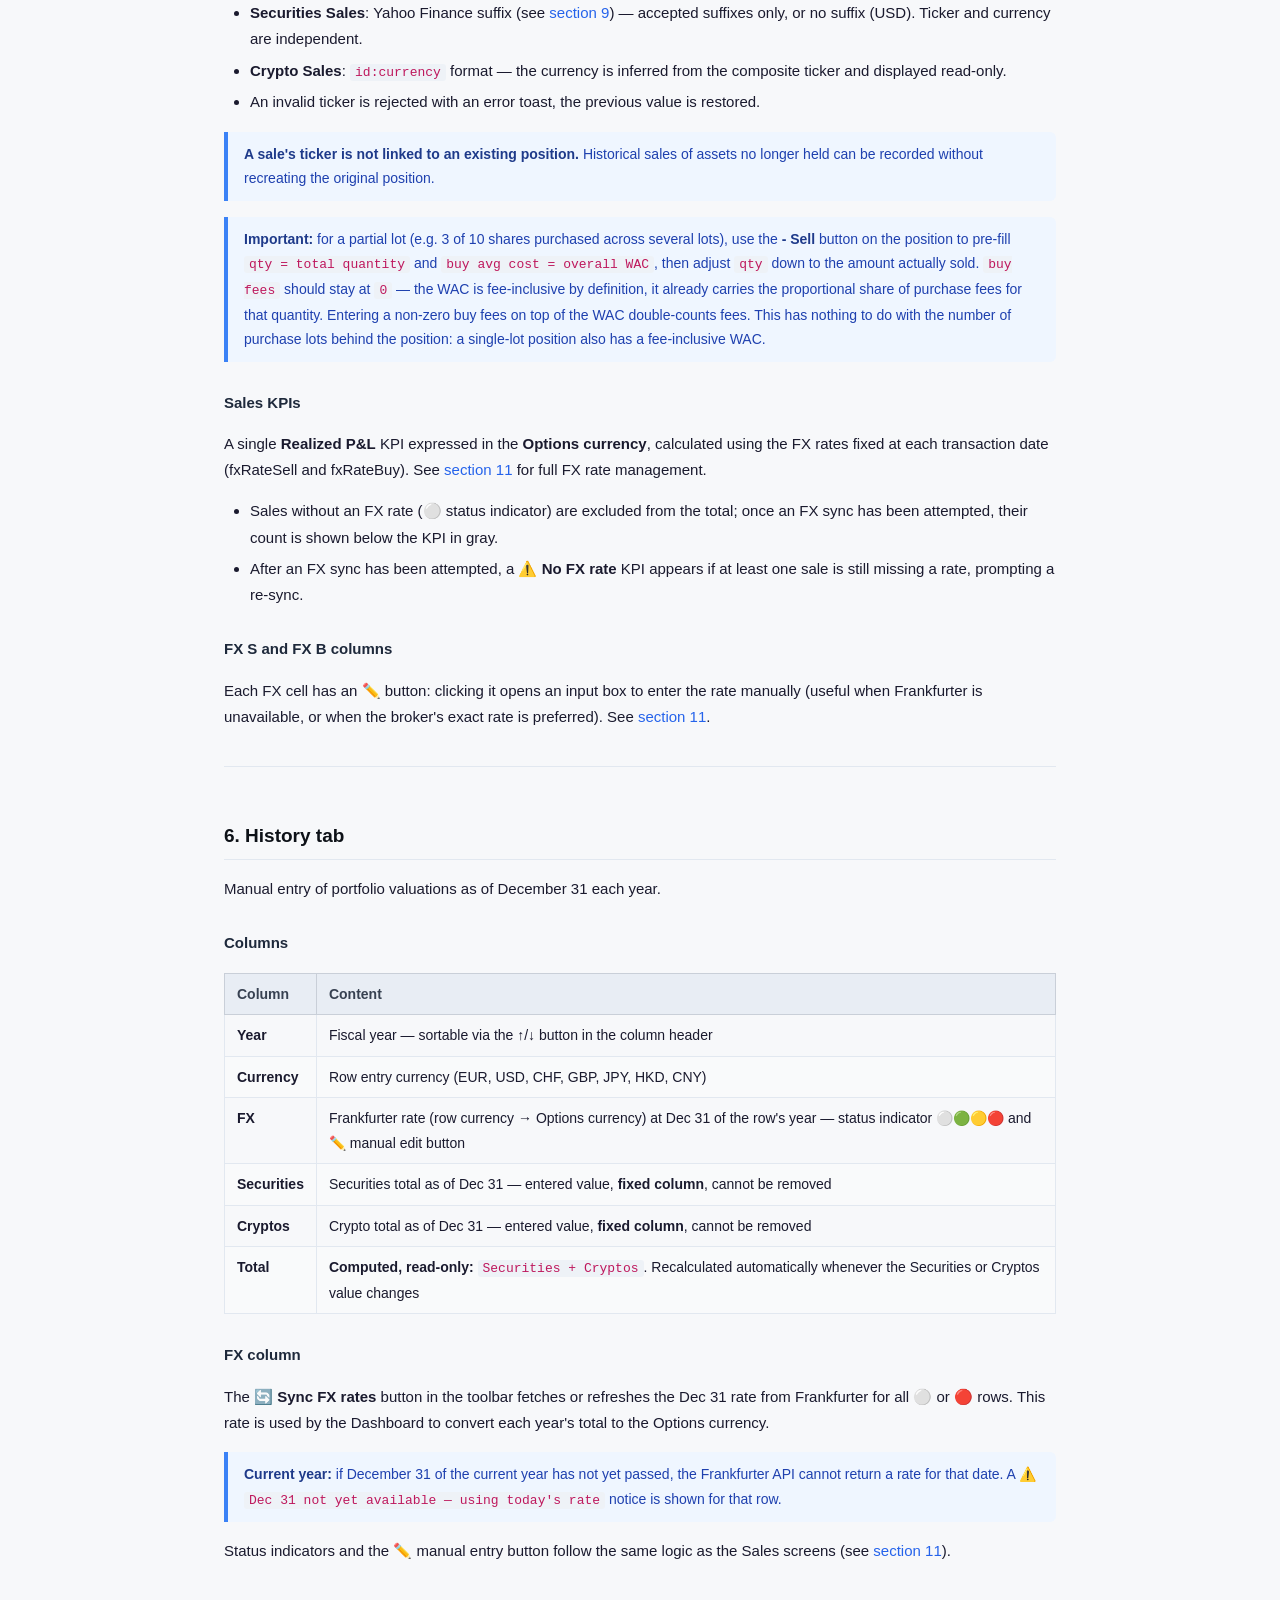
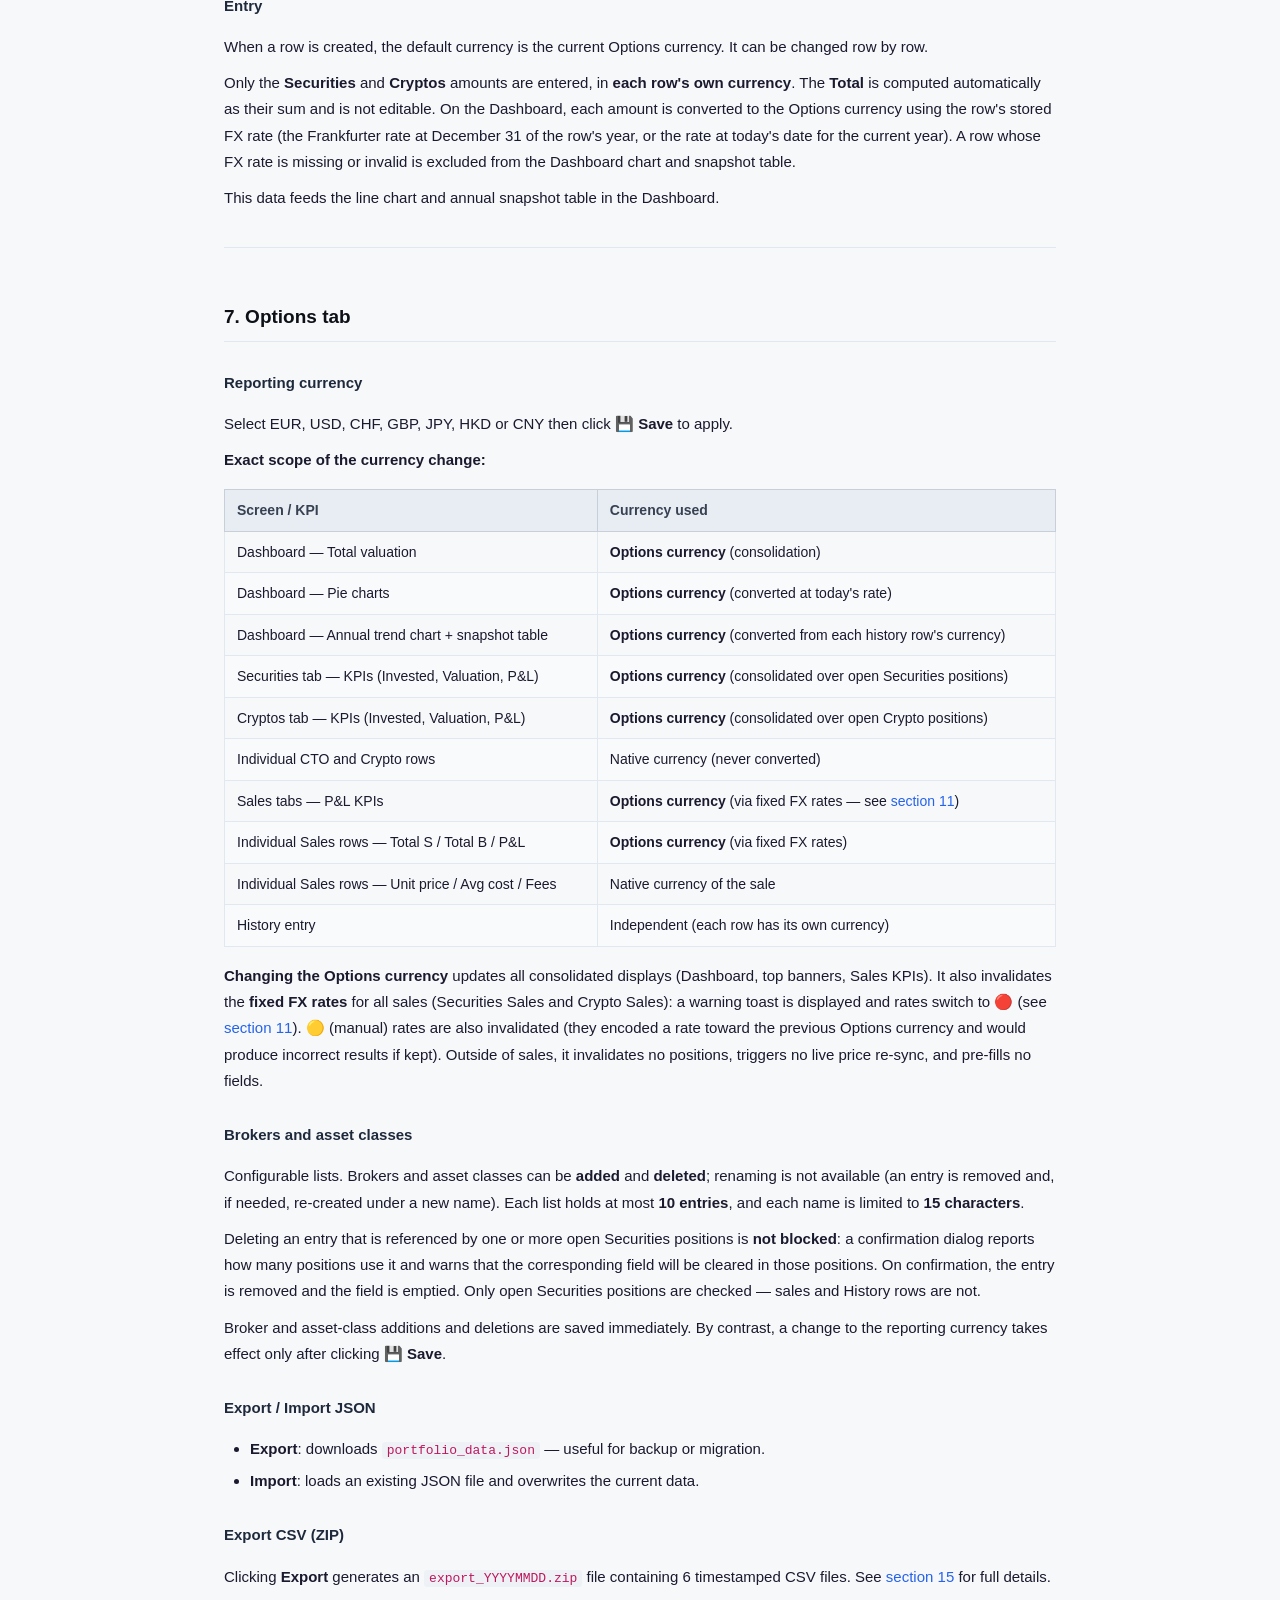
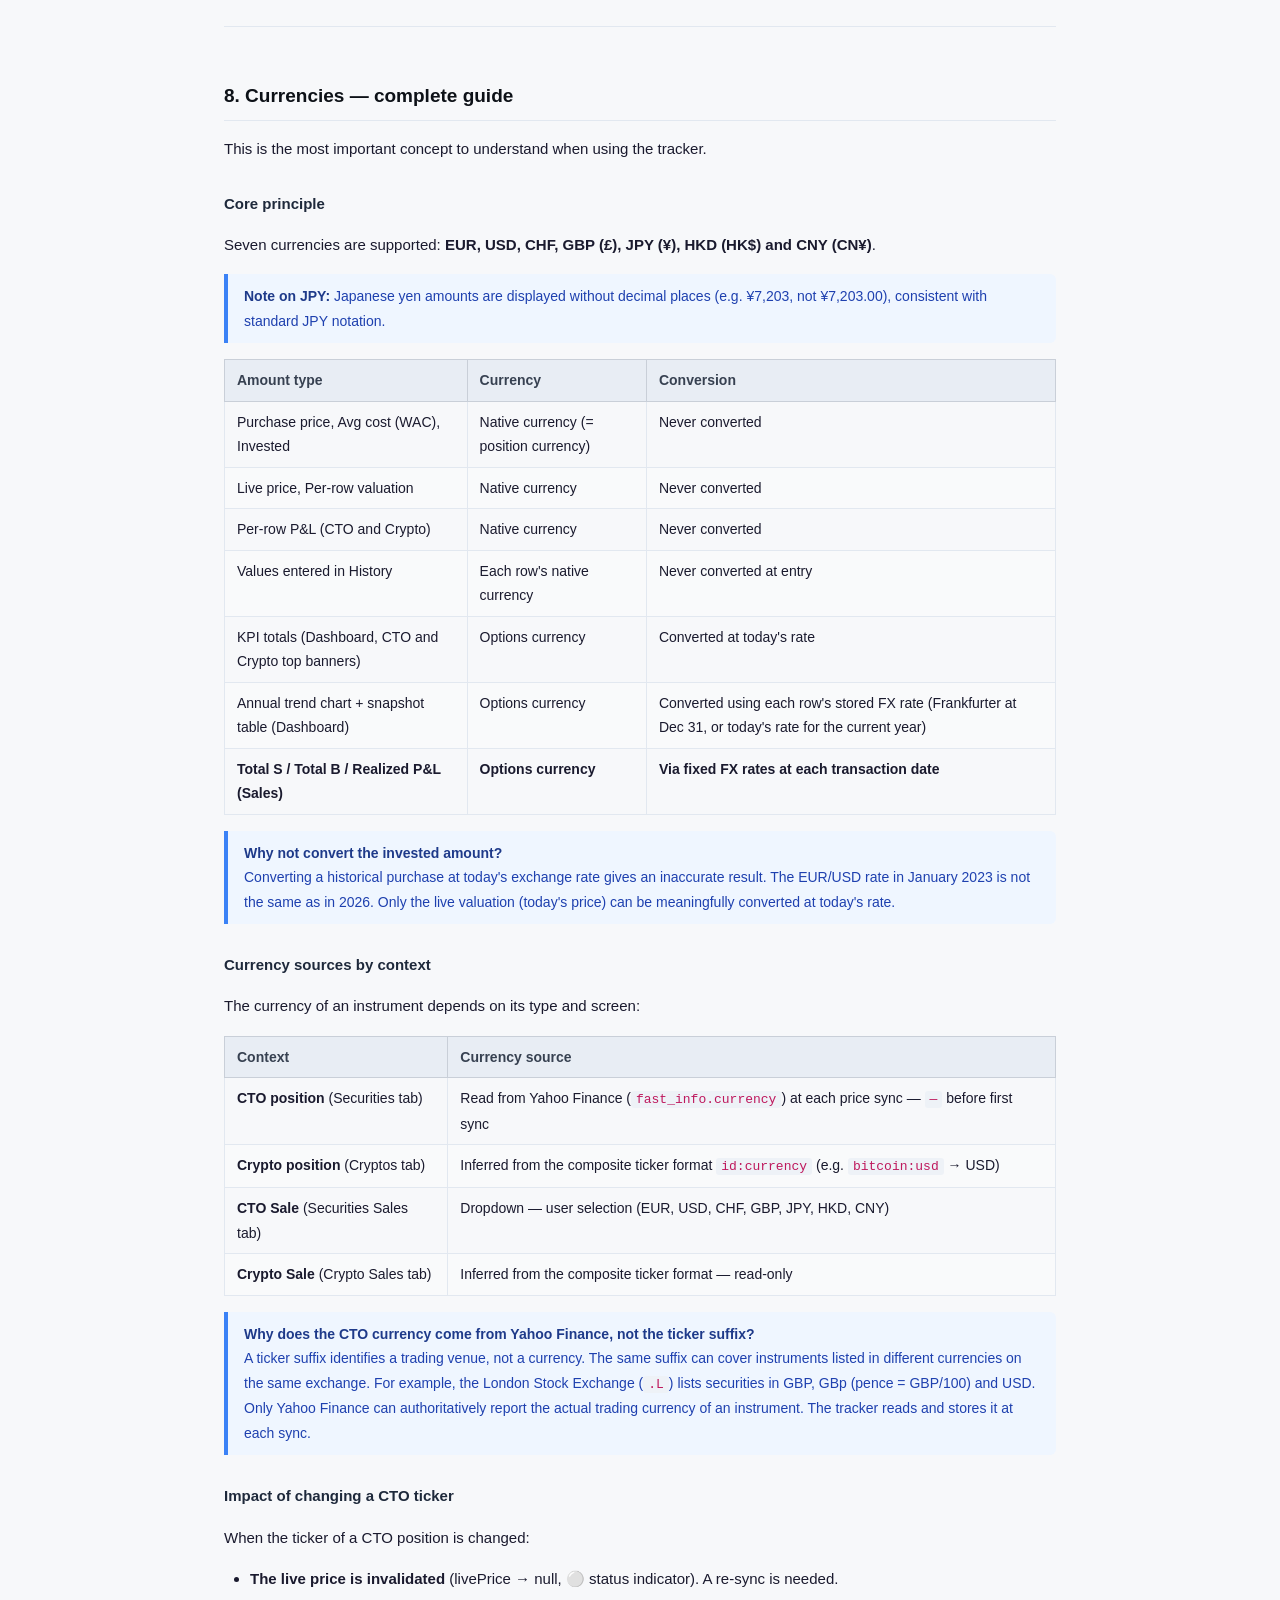
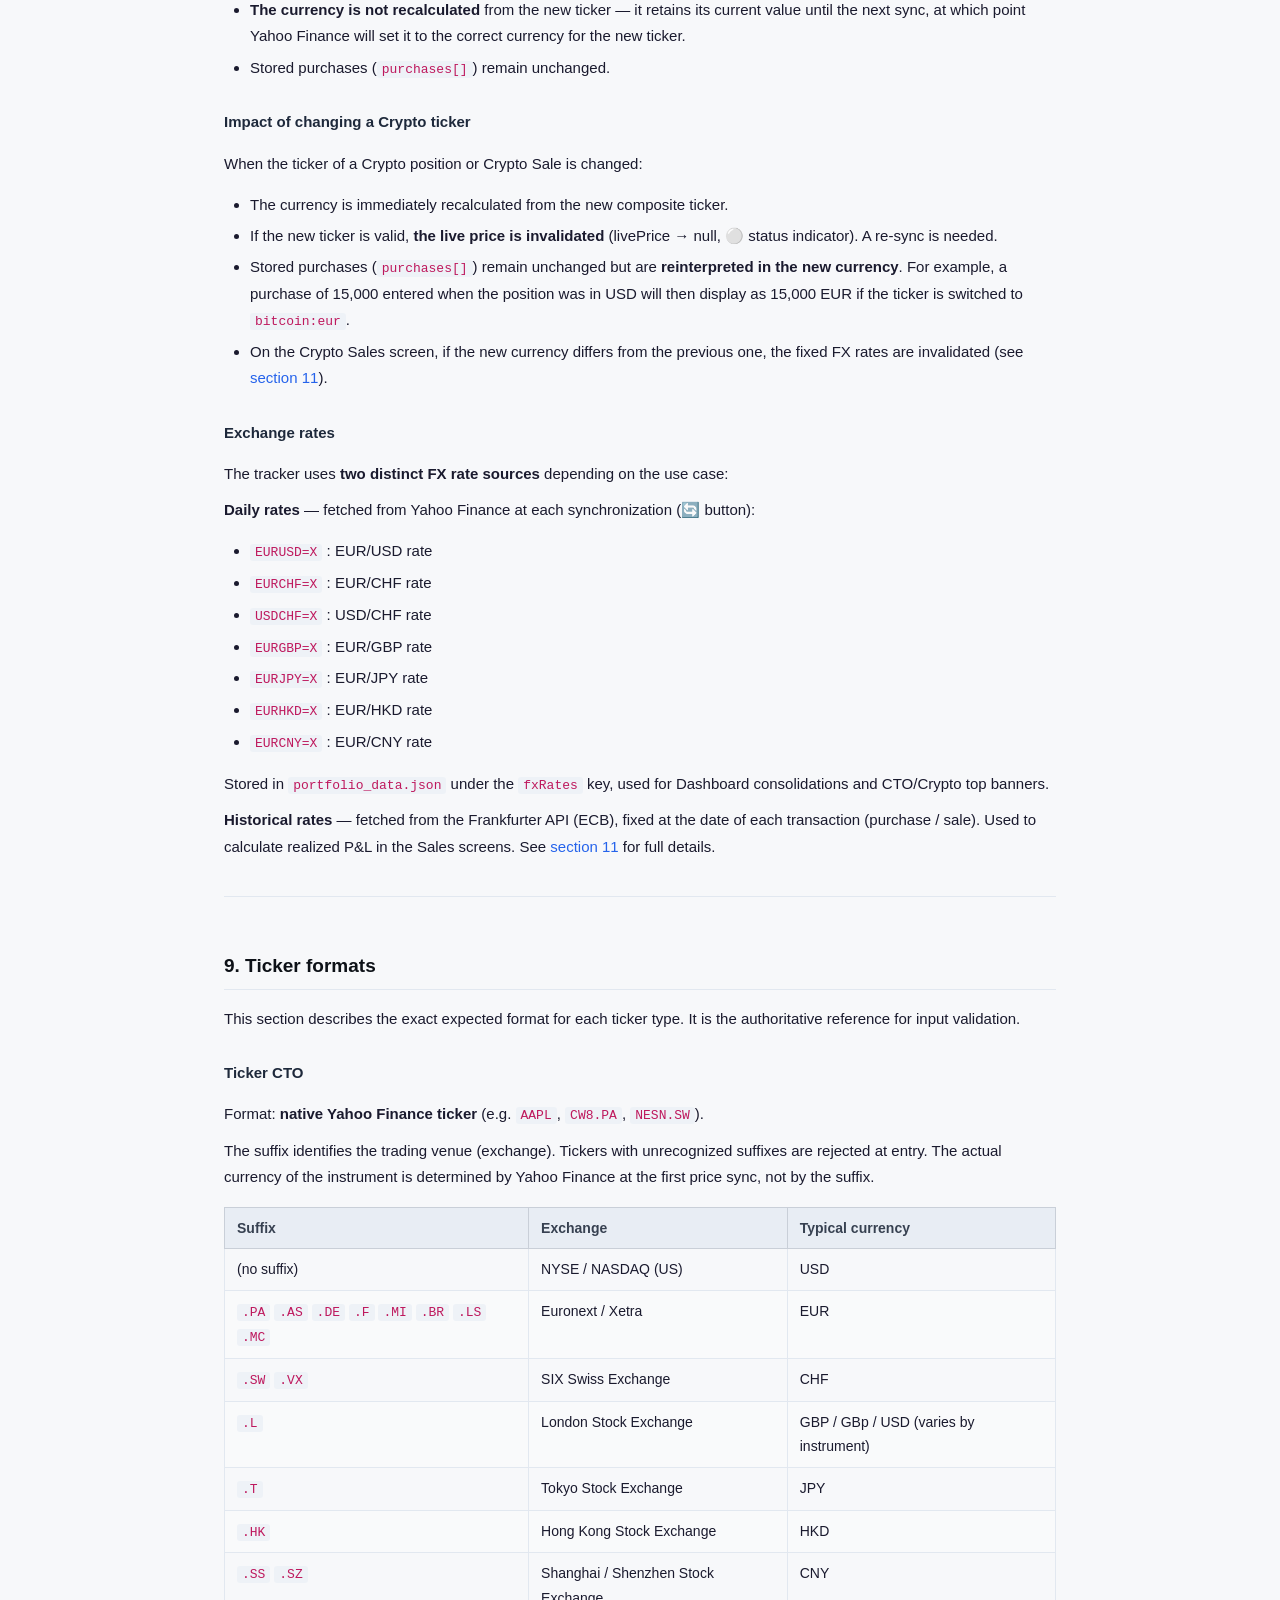
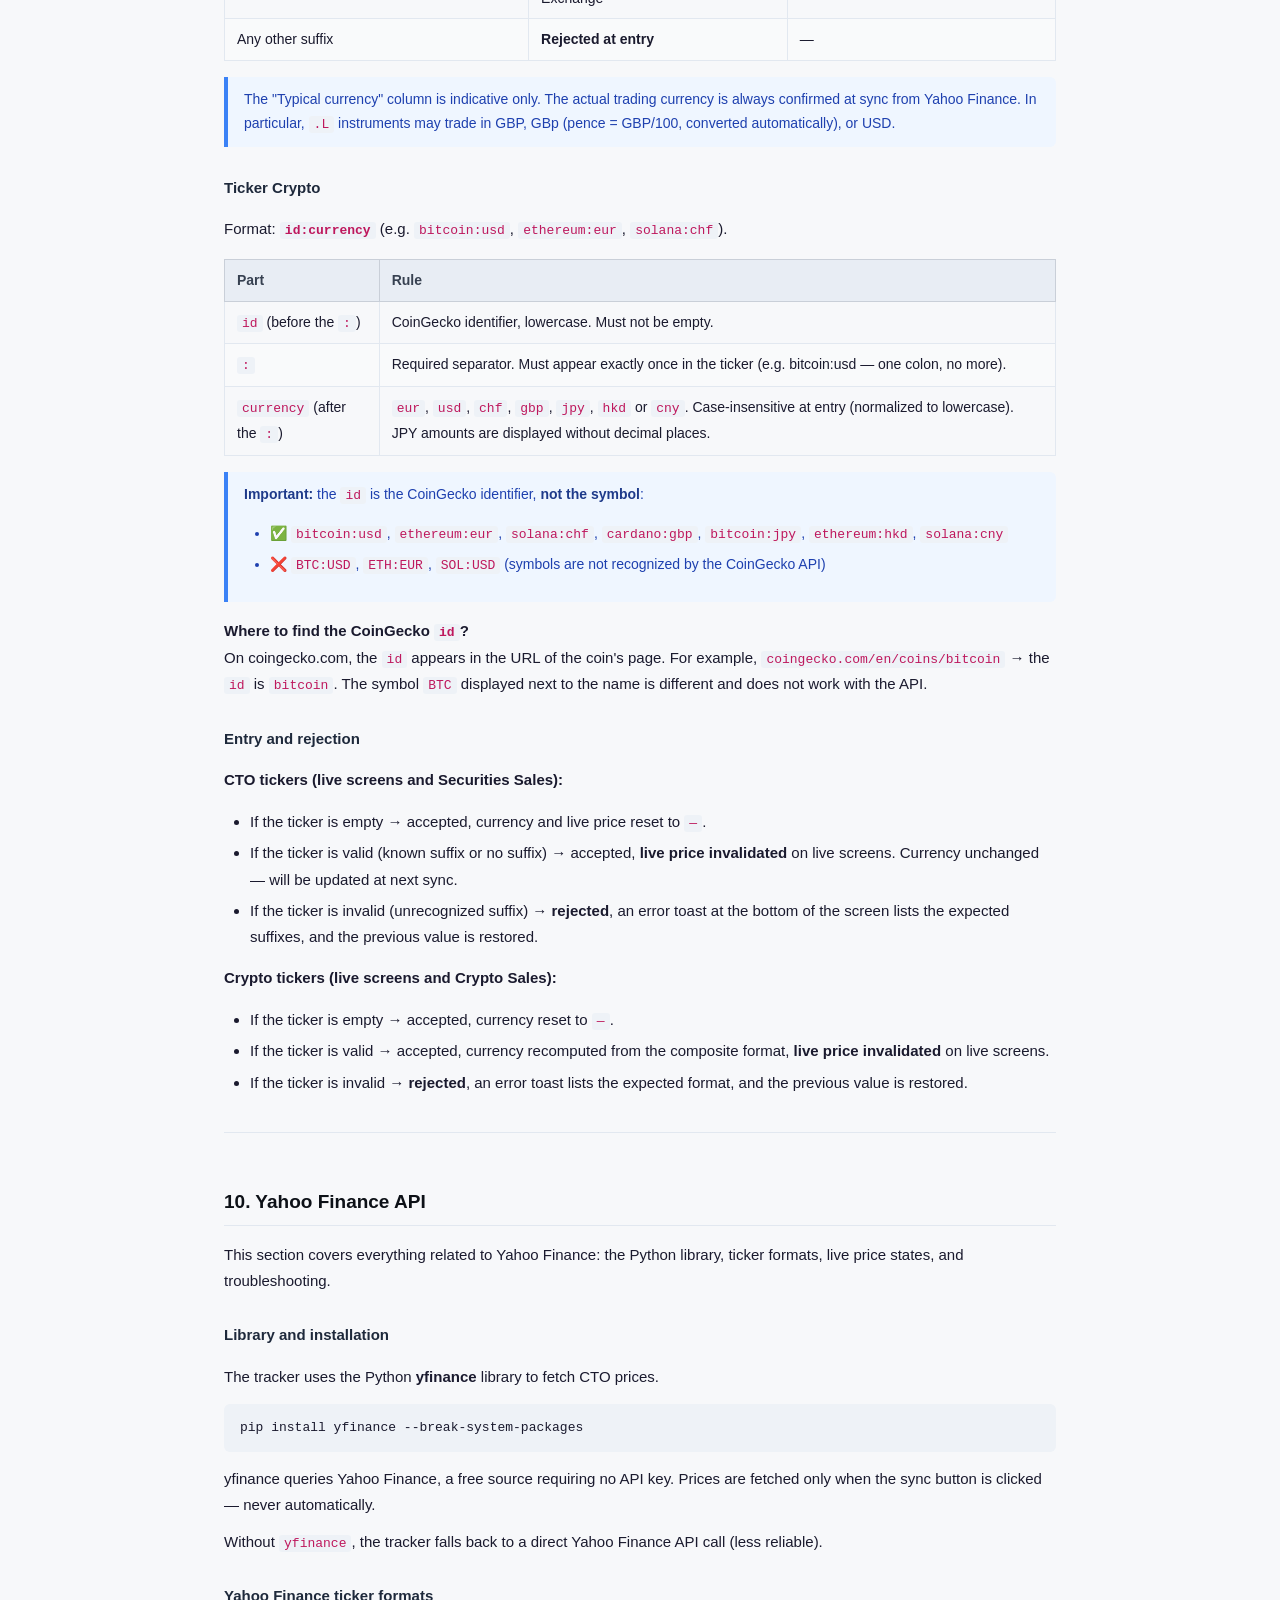
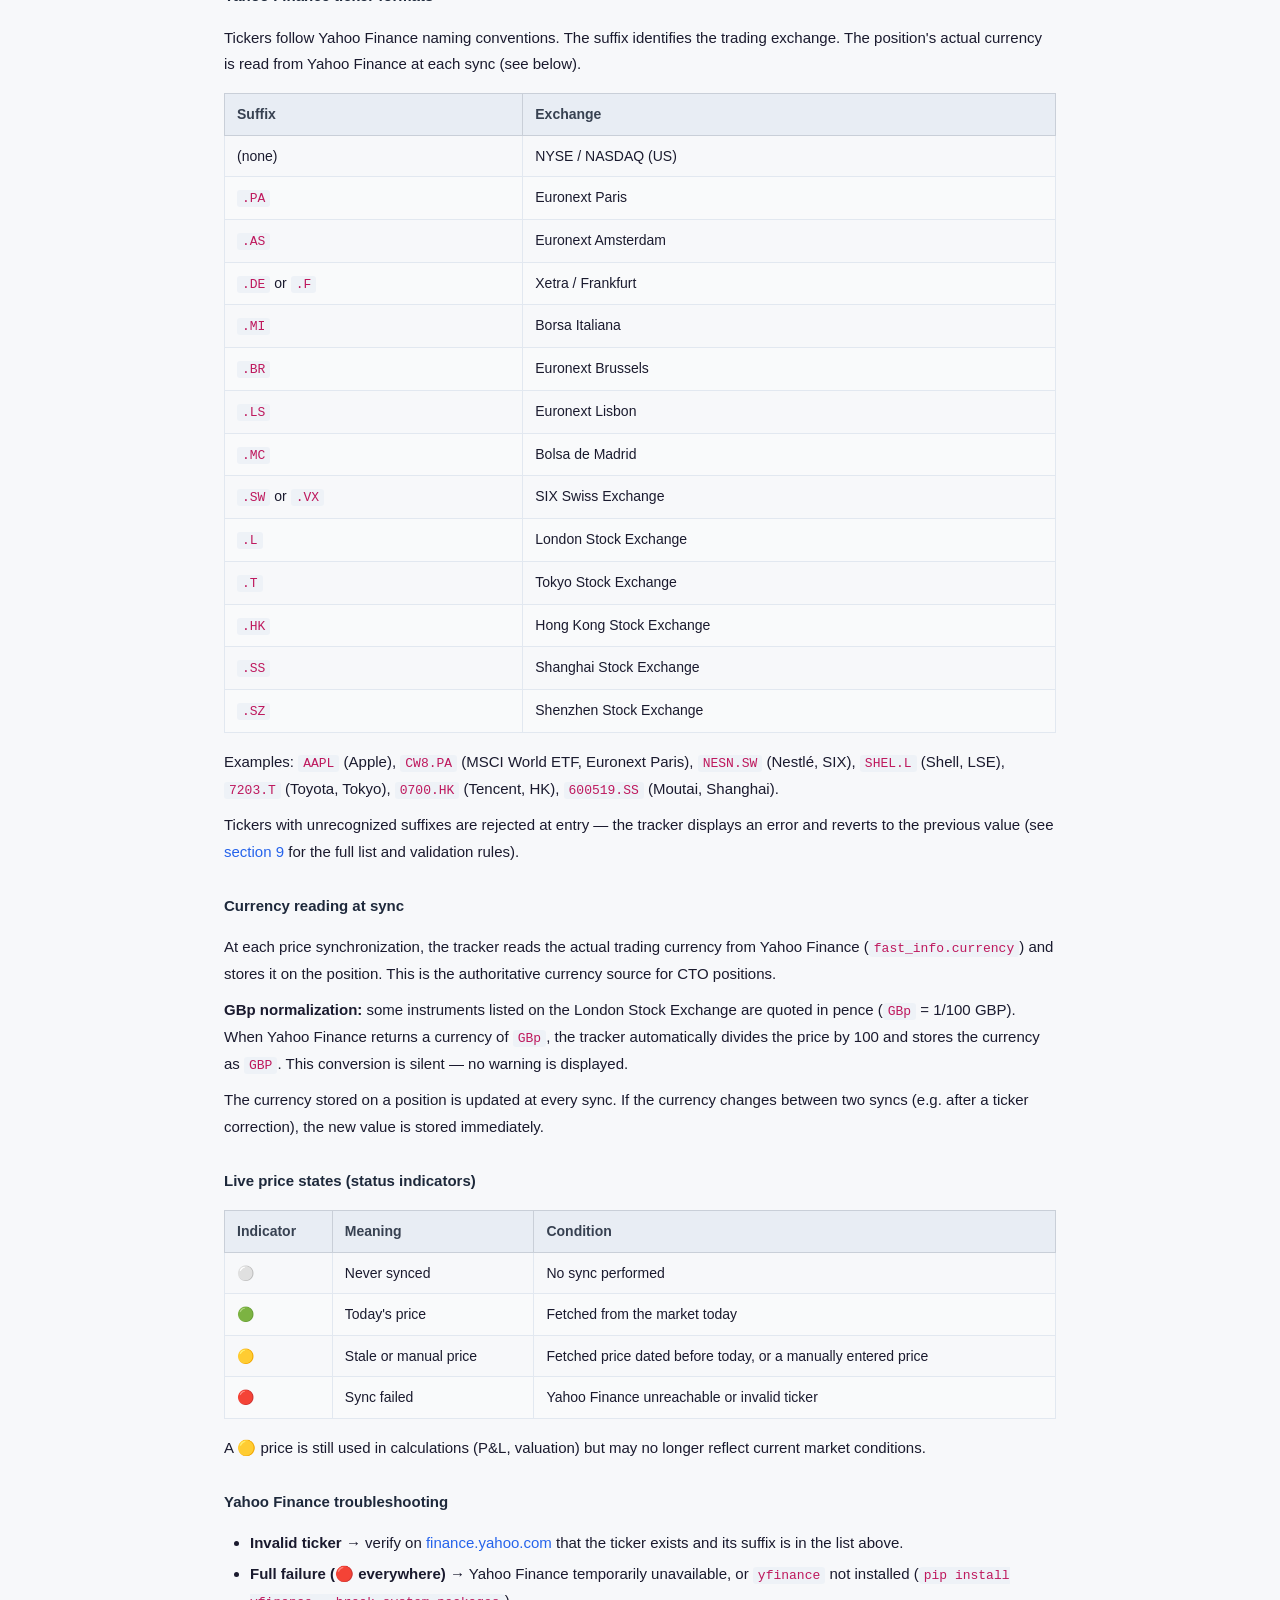
==== commit 7a452ea9: "fix: Fees B affiche 0 explicitement + doc clarifie l'usage du bouton - Sell vs saisie manuelle" ====
--- a/static/docs.html
+++ b/static/docs.html
@@ -172,6 +172,8 @@
 
 <p>The <strong>Total</strong> row shows the overall quantity, cumulative fees, total invested, and overall WAC.</p>
 
+<p>A <strong>- Sell</strong> button sits next to <strong>+ Buy</strong> in the sub-table header (hidden if the position holds no quantity). Clicking it creates a new row in the corresponding Sales tab, pre-filled with <code>qty = total quantity</code>, <code>buy avg cost = overall WAC</code> (fee-inclusive) and <code>buy fees = 0</code>, then switches to that tab. The new row is not linked back to the position: it can be freely edited afterward — useful in particular for a sale that predates purchases made since, where today's WAC no longer matches the cost basis at the time of that sale.</p>
+
 <h3>Live price status indicators</h3>
 
 <table>
@@ -233,8 +235,8 @@
     <tr><td>Total S</td><td><code>(qty × unit sell price − sell fees) × fxRateSell</code> — in Options currency</td></tr>
     <tr><td>Buy date</td><td>Reference buy date</td></tr>
     <tr><td><strong>FX B</strong></td><td><strong>Exchange rate (native currency → Options currency) at the buy date</strong></td></tr>
-    <tr><td>Buy avg cost</td><td>Unit cost (calculated manually from the position)</td></tr>
-    <tr><td>Buy fees</td><td>Extra buy-side fees <strong>not already included</strong> in buy avg cost. Leave at 0 when buy avg cost is the position's WAC (fee-inclusive by definition — see section 3/4).</td></tr>
+    <tr><td>Buy avg cost</td><td>Unit cost — pre-filled from the position's WAC via the <strong>- Sell</strong> button (see section 3/4), or entered manually</td></tr>
+    <tr><td>Buy fees</td><td>Extra buy-side fees <strong>not already included</strong> in buy avg cost. Always 0 on a row created via <strong>- Sell</strong> (the WAC is fee-inclusive by definition). Only meaningful on a row entered manually via <strong>+ Add sale</strong>, where buy avg cost is a raw price you typed yourself.</td></tr>
     <tr><td>Total B</td><td><code>(qty × buy avg cost + buy fees) × fxRateBuy</code> — in Options currency</td></tr>
     <tr><td>P&amp;L</td><td><code>Total S − Total B</code> — in Options currency</td></tr>
     <tr><td>P&amp;L %</td><td><code>P&amp;L / Total B</code> — ratio, currency-agnostic</td></tr>
@@ -258,7 +260,7 @@
 </ul>
 
 <blockquote><p><strong>A sale's ticker is not linked to an existing position.</strong> Historical sales of assets no longer held can be recorded without recreating the original position.</p></blockquote>
-<blockquote><p><strong>Important:</strong> for a partial lot (e.g. 3 of 10 shares purchased across several lots), the sale is entered with <code>qty = 3</code>, <code>buy avg cost = overall WAC of the position</code>, and <code>buy fees = 0</code> — the WAC is fee-inclusive by definition, it already carries the proportional share of purchase fees for that quantity. Entering a non-zero buy fees on top of the WAC double-counts fees.</p></blockquote>
+<blockquote><p><strong>Important:</strong> for a partial lot (e.g. 3 of 10 shares purchased across several lots), use the <strong>- Sell</strong> button on the position to pre-fill <code>qty = total quantity</code> and <code>buy avg cost = overall WAC</code>, then adjust <code>qty</code> down to the amount actually sold. <code>buy fees</code> should stay at <code>0</code> — the WAC is fee-inclusive by definition, it already carries the proportional share of purchase fees for that quantity. Entering a non-zero buy fees on top of the WAC double-counts fees. This has nothing to do with the number of purchase lots behind the position: a single-lot position also has a fee-inclusive WAC.</p></blockquote>
 
 <h3>Sales KPIs</h3>
 
@@ -783,9 +785,9 @@
 
 <pre><code>tb = qSold × priceBuy + feesBuy</code></pre>
 
-<p>Initial amount invested for the sold units: purchase price × quantity, plus buy fees. Use a non-zero <code>feesBuy</code> only for a direct single-lot entry where buy avg cost is the raw price paid (fees not yet included). When buy avg cost comes from a position's WAC (fee-inclusive, see section 3/4), leave <code>feesBuy</code> at 0.</p>
-
-<p><em>Example: 5 shares at a raw purchase price of 150 € (fees excluded) + 2.50 € in fees → <code>tb = 752.50 €</code>. If 150 € were a WAC already including fees, <code>feesBuy</code> would be 0 and <code>tb = 750 €</code>.</em></p>
+<p>Initial amount invested for the sold units: purchase price × quantity, plus buy fees. Use a non-zero <code>feesBuy</code> only on a row entered manually via <strong>+ Add sale</strong>, where <code>priceBuy</code> is a raw price you typed yourself (fees not yet included) — not on a row created via the <strong>- Sell</strong> button, where <code>priceBuy</code> is always the position's fee-inclusive WAC and <code>feesBuy</code> stays at 0. This is independent of how many purchase lots make up the position.</p>
+
+<p><em>Example: 5 shares entered manually at a raw purchase price of 150 € (fees excluded) + 2.50 € in fees → <code>tb = 752.50 €</code>. If those same 5 shares were sold via the <strong>- Sell</strong> button, <code>priceBuy</code> would already be the fee-inclusive WAC (e.g. 150 €), <code>feesBuy</code> would be 0, and <code>tb = 750 €</code>.</em></p>
 
 <h4>Sale total in Options currency (<code>tsOpt</code>)</h4>
 
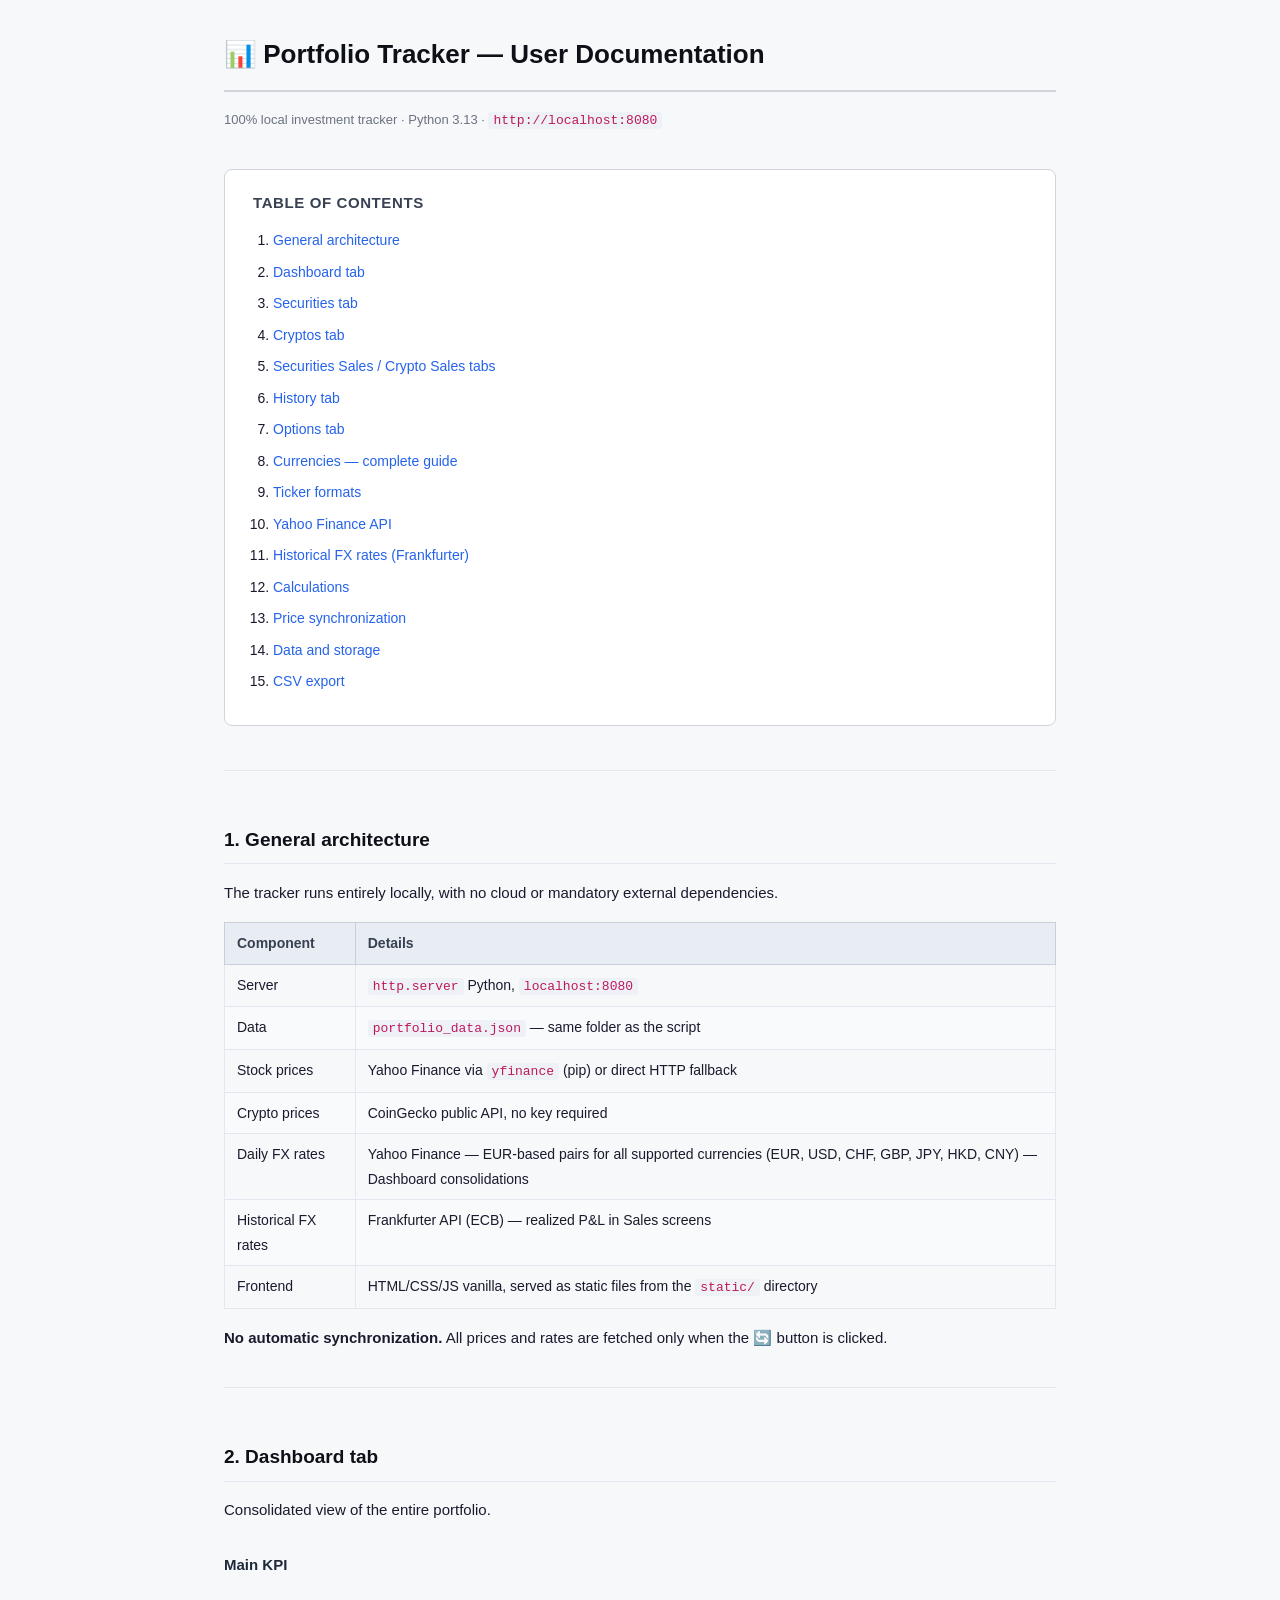
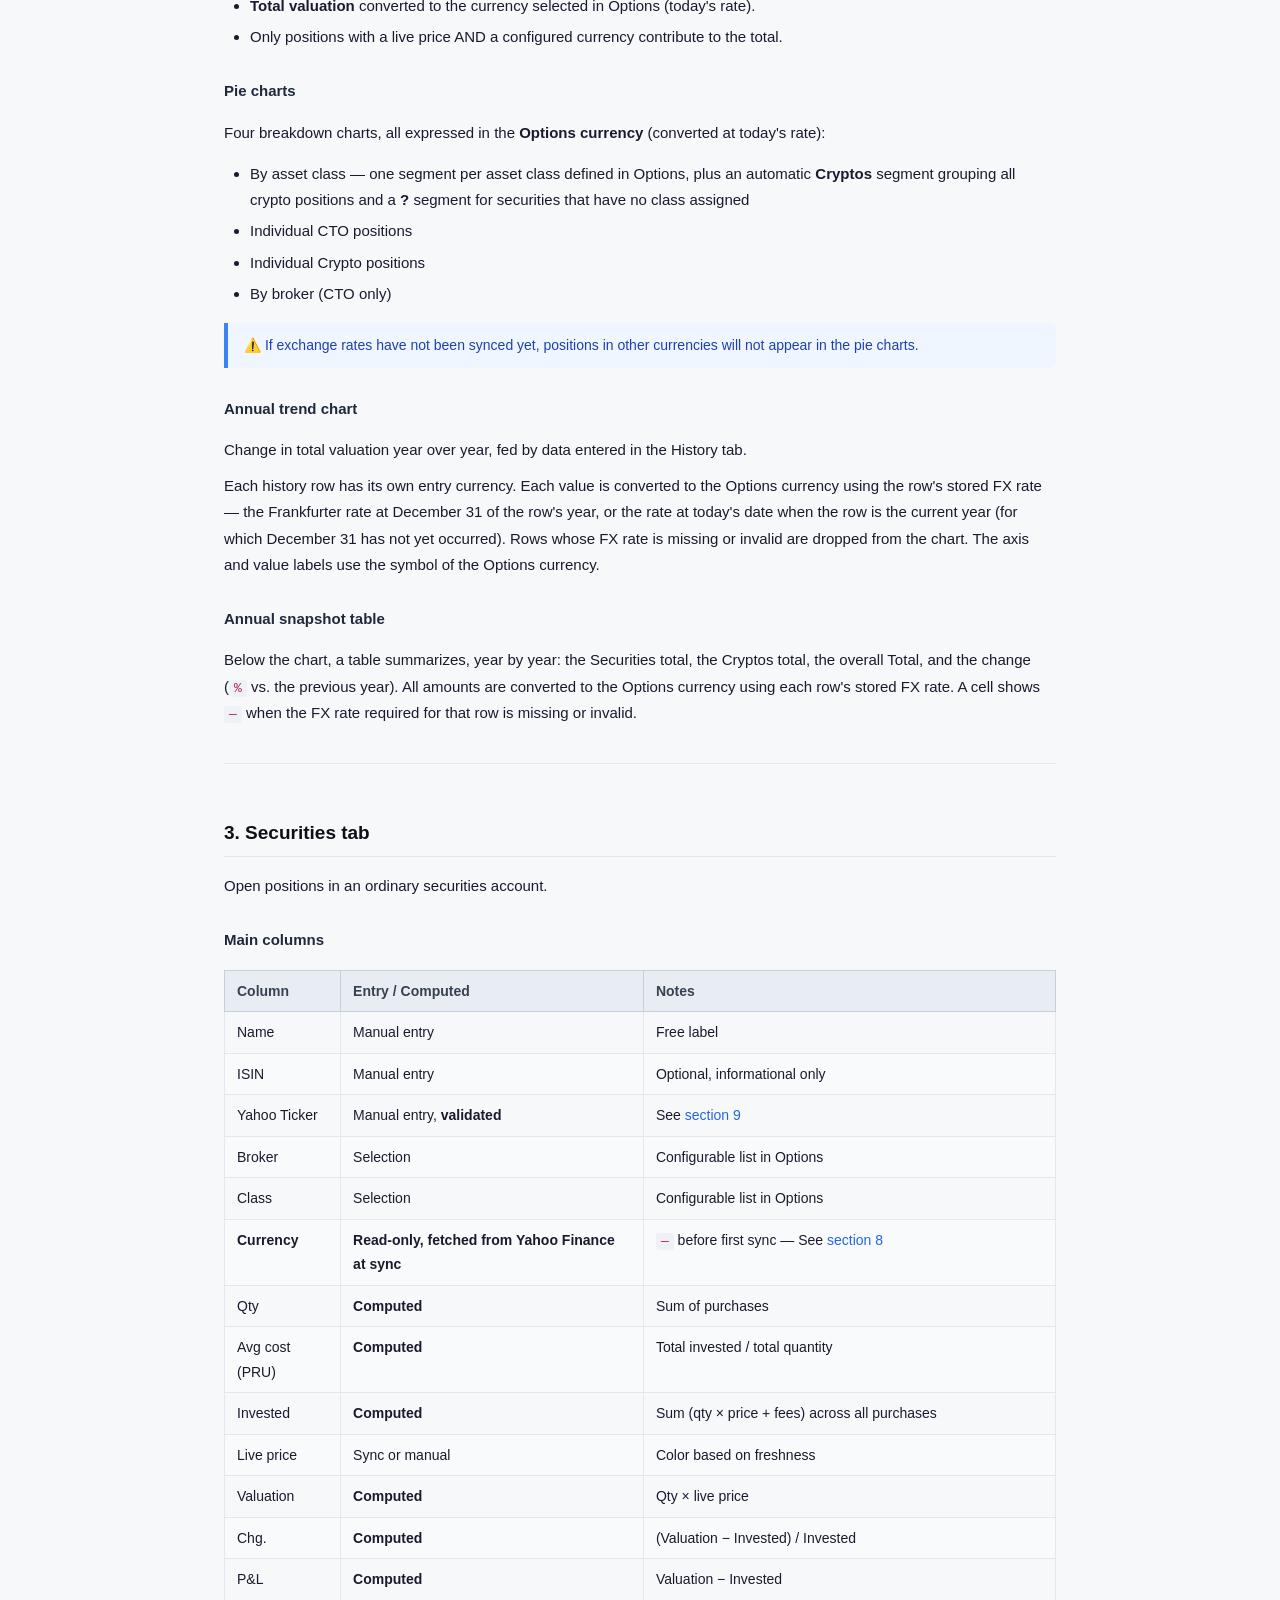
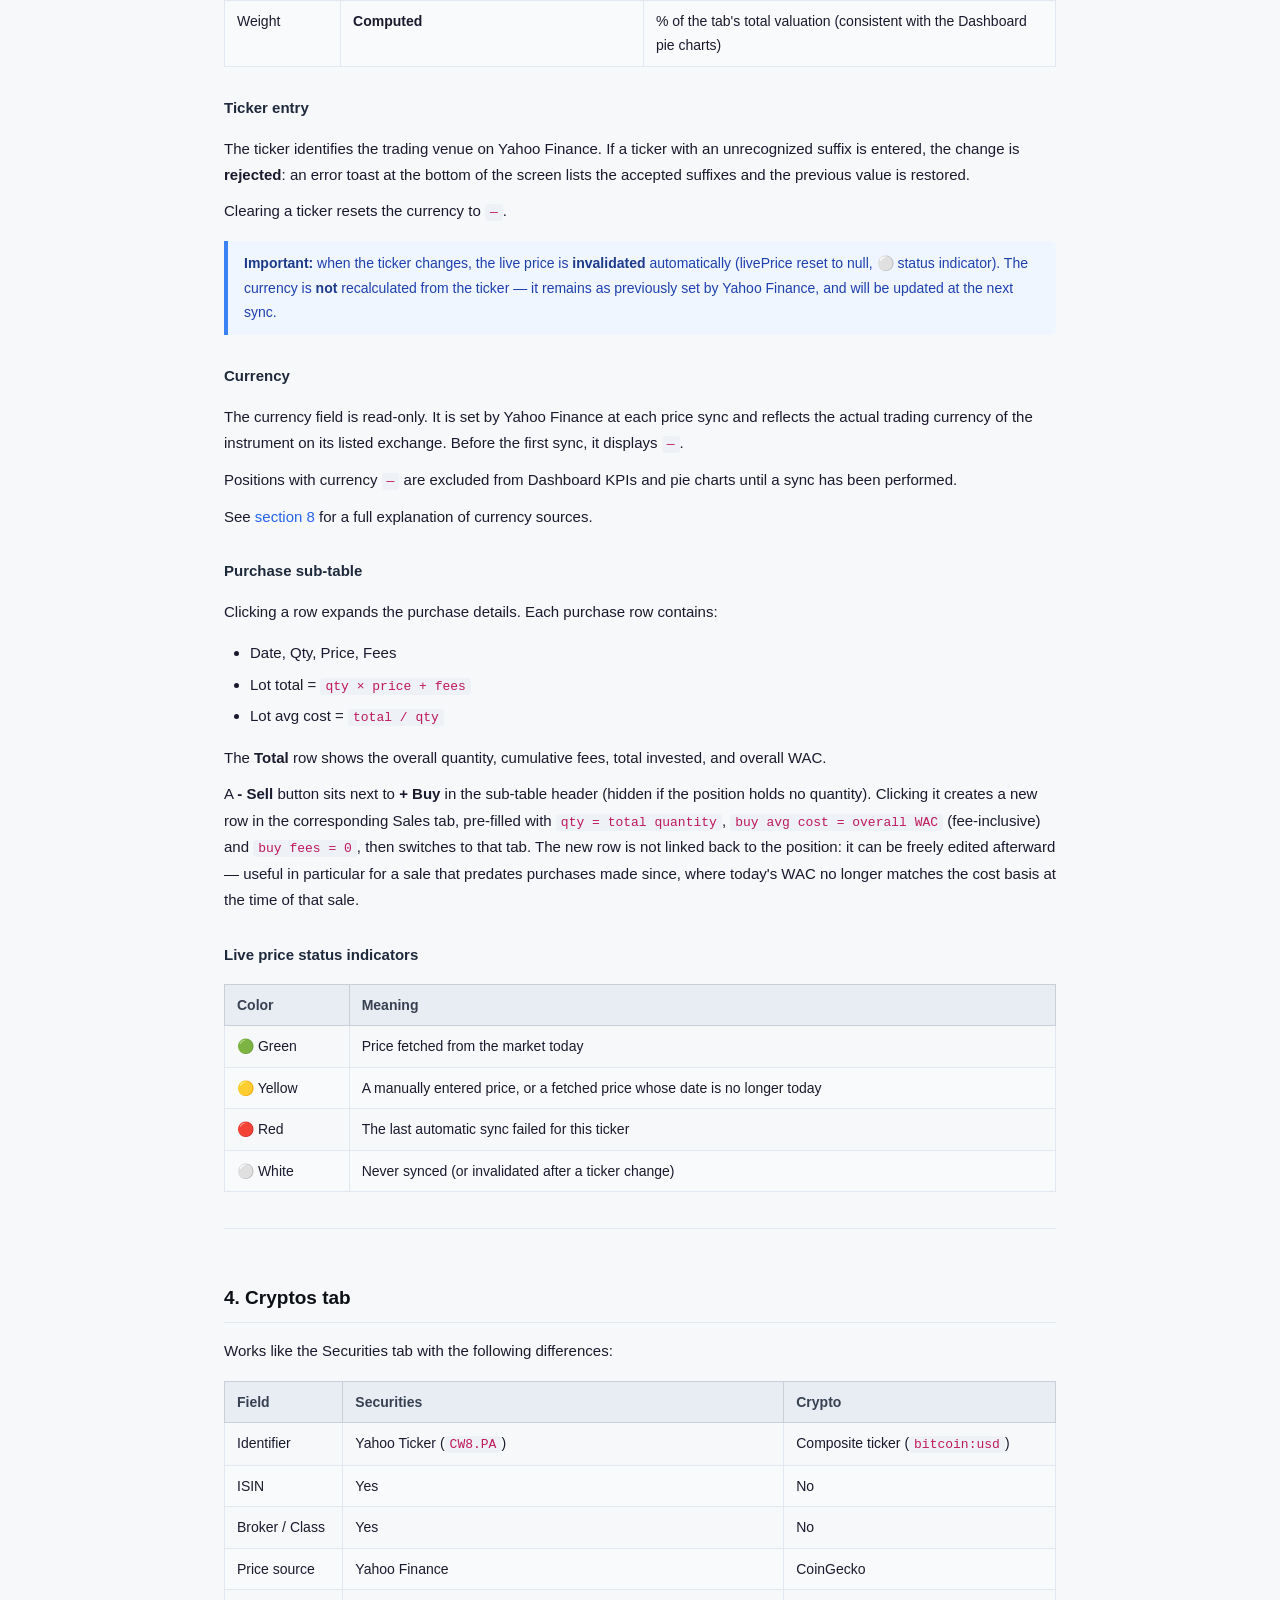
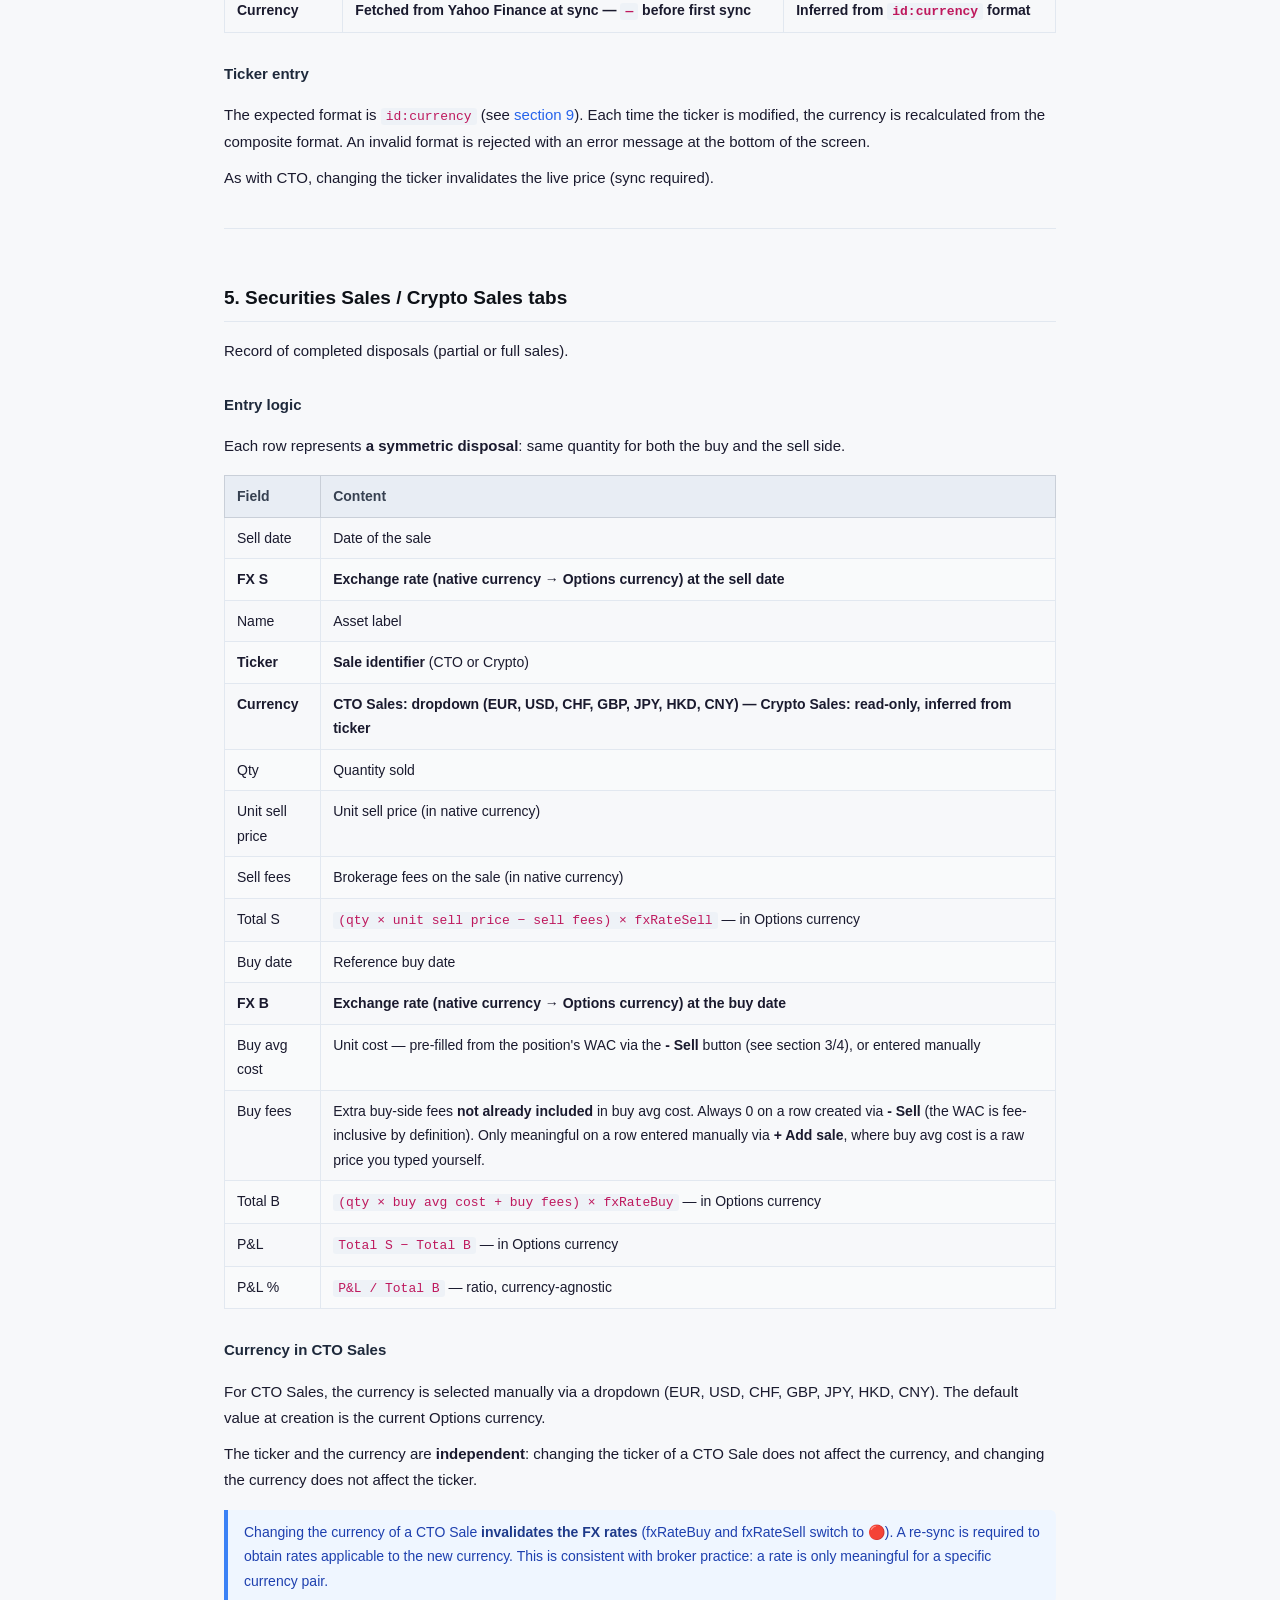
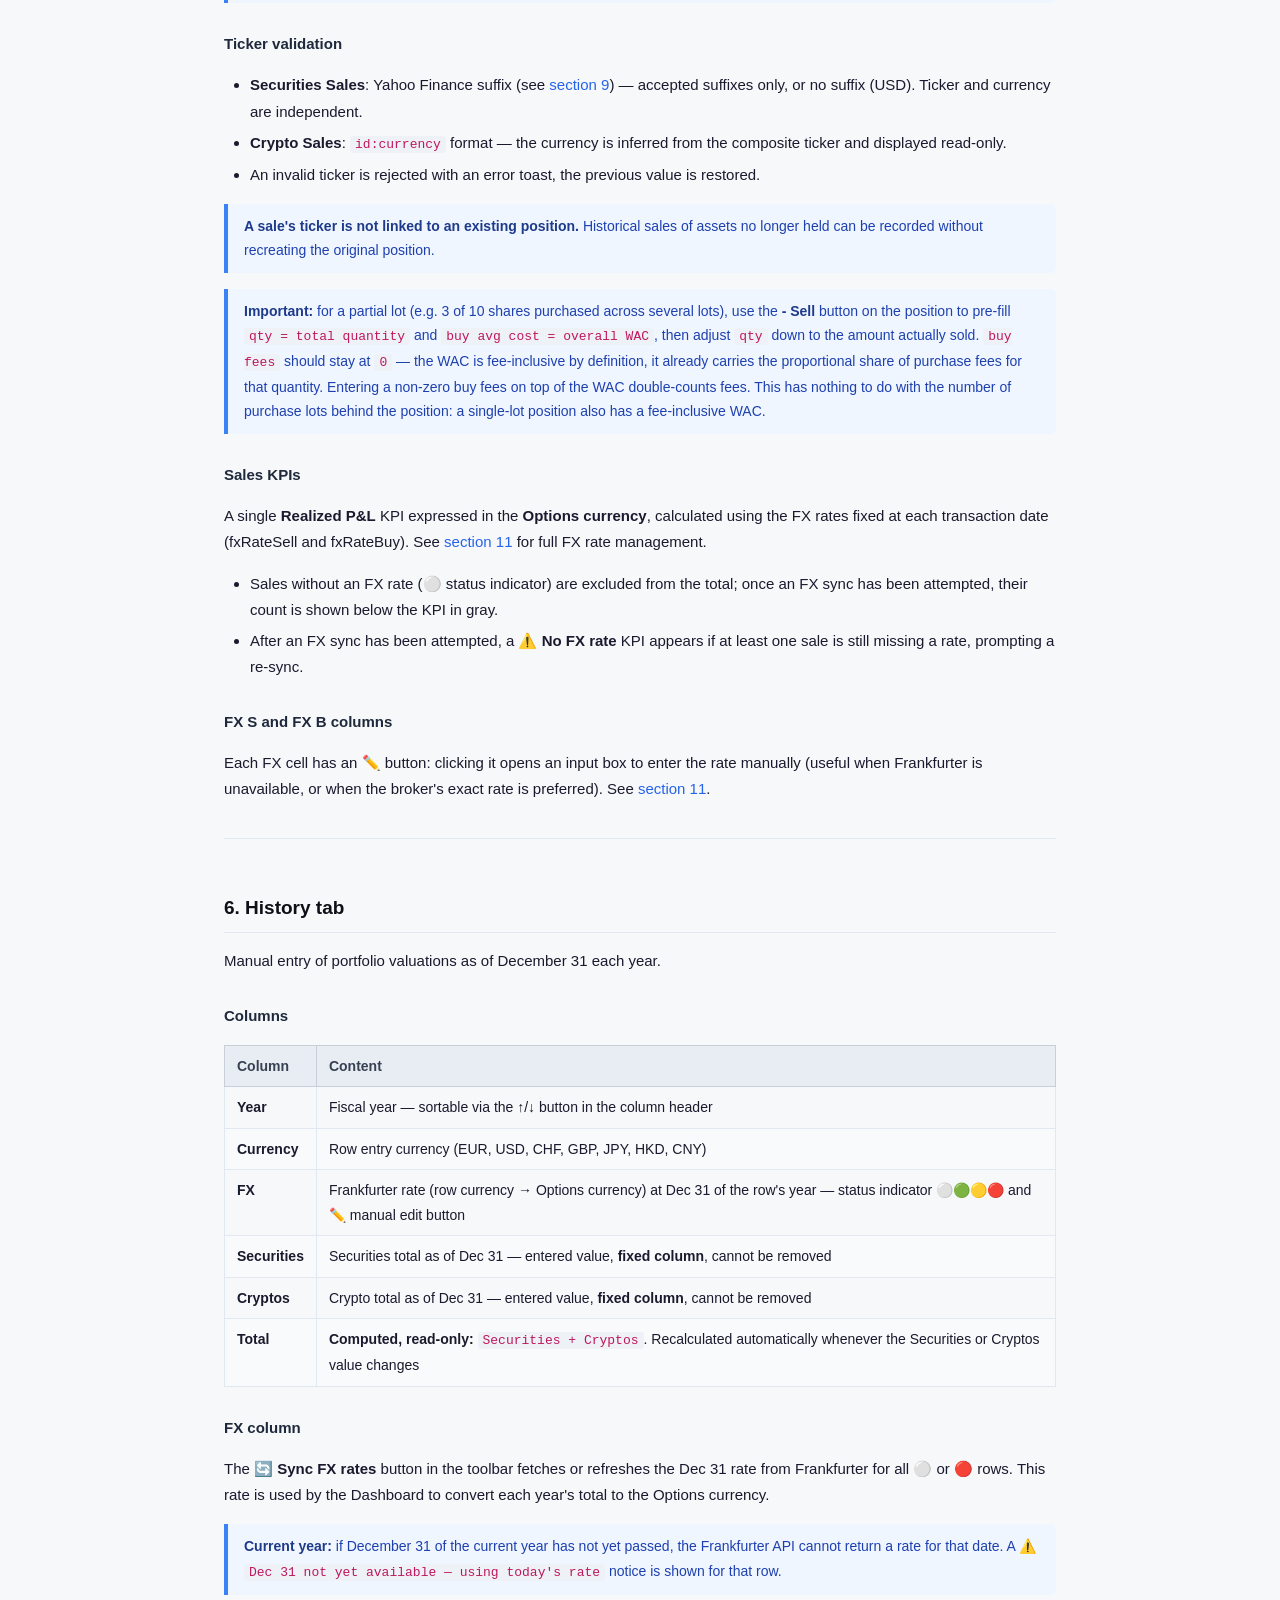
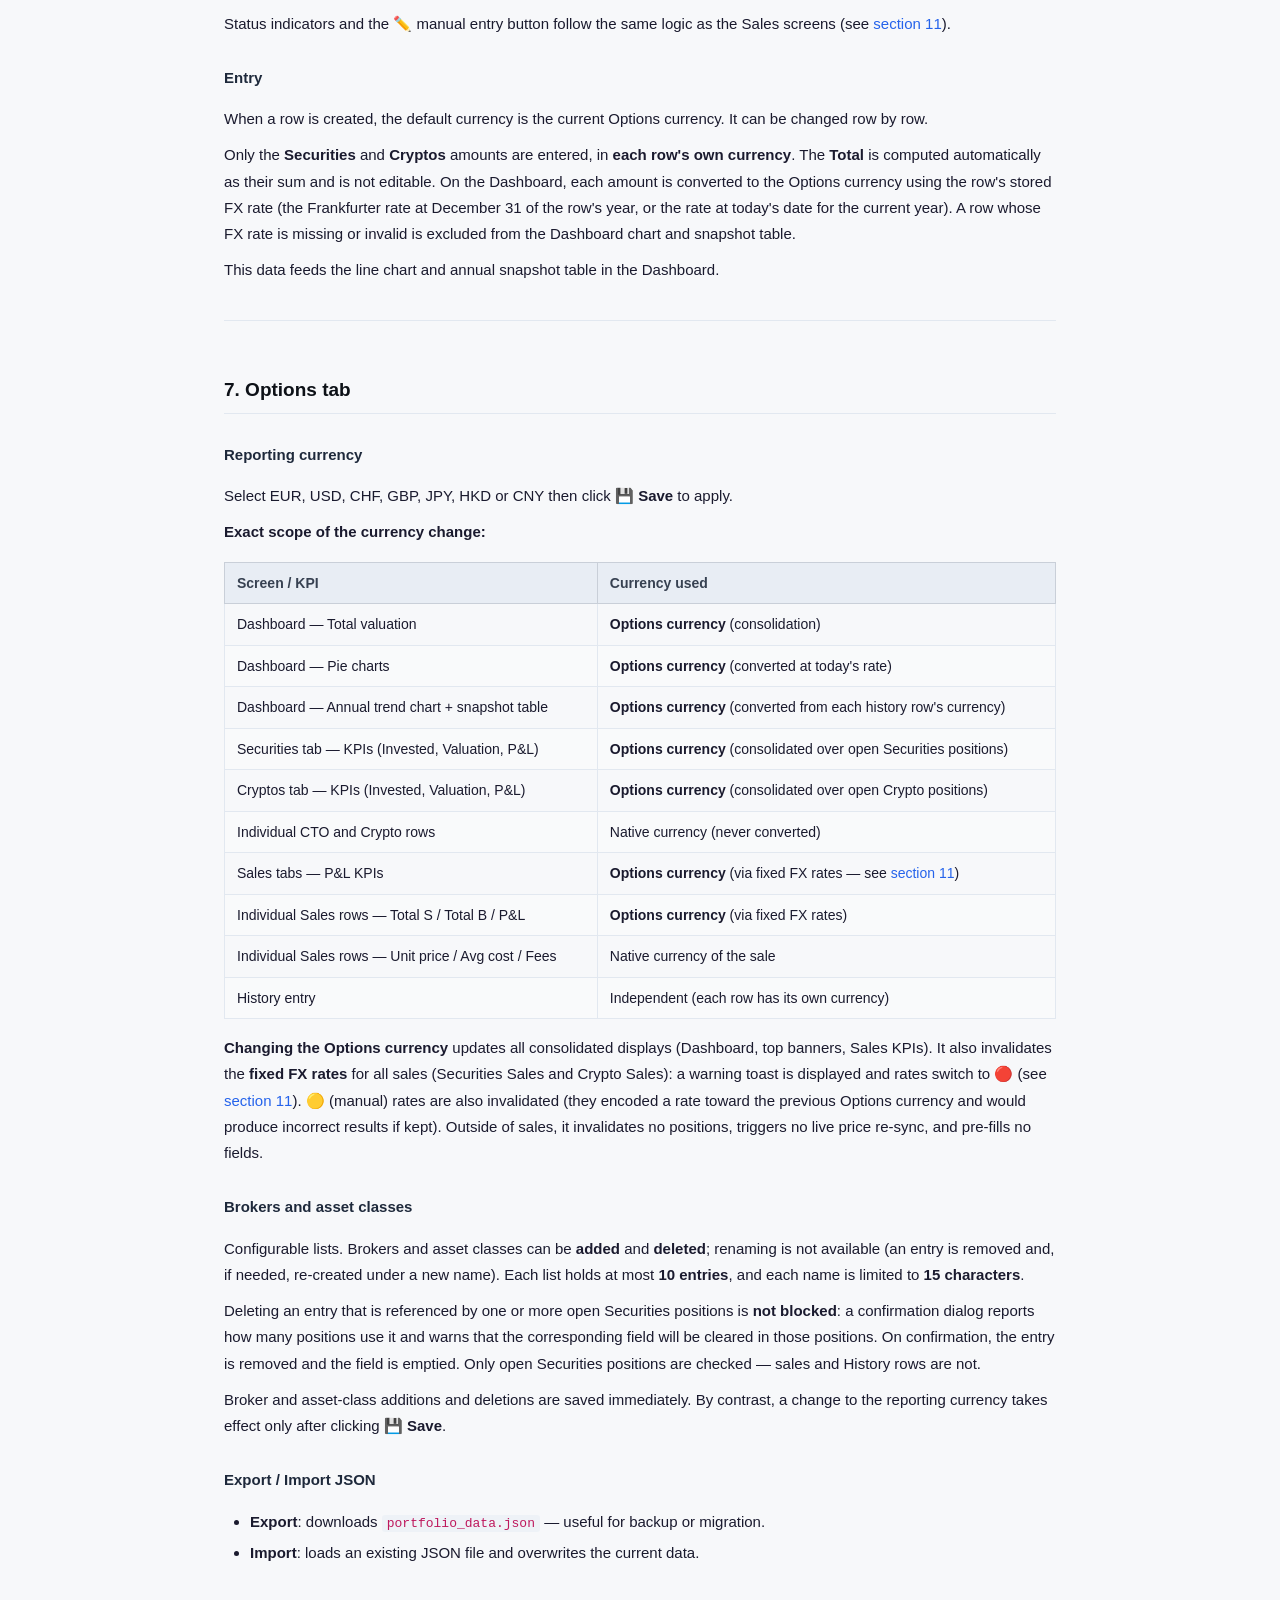
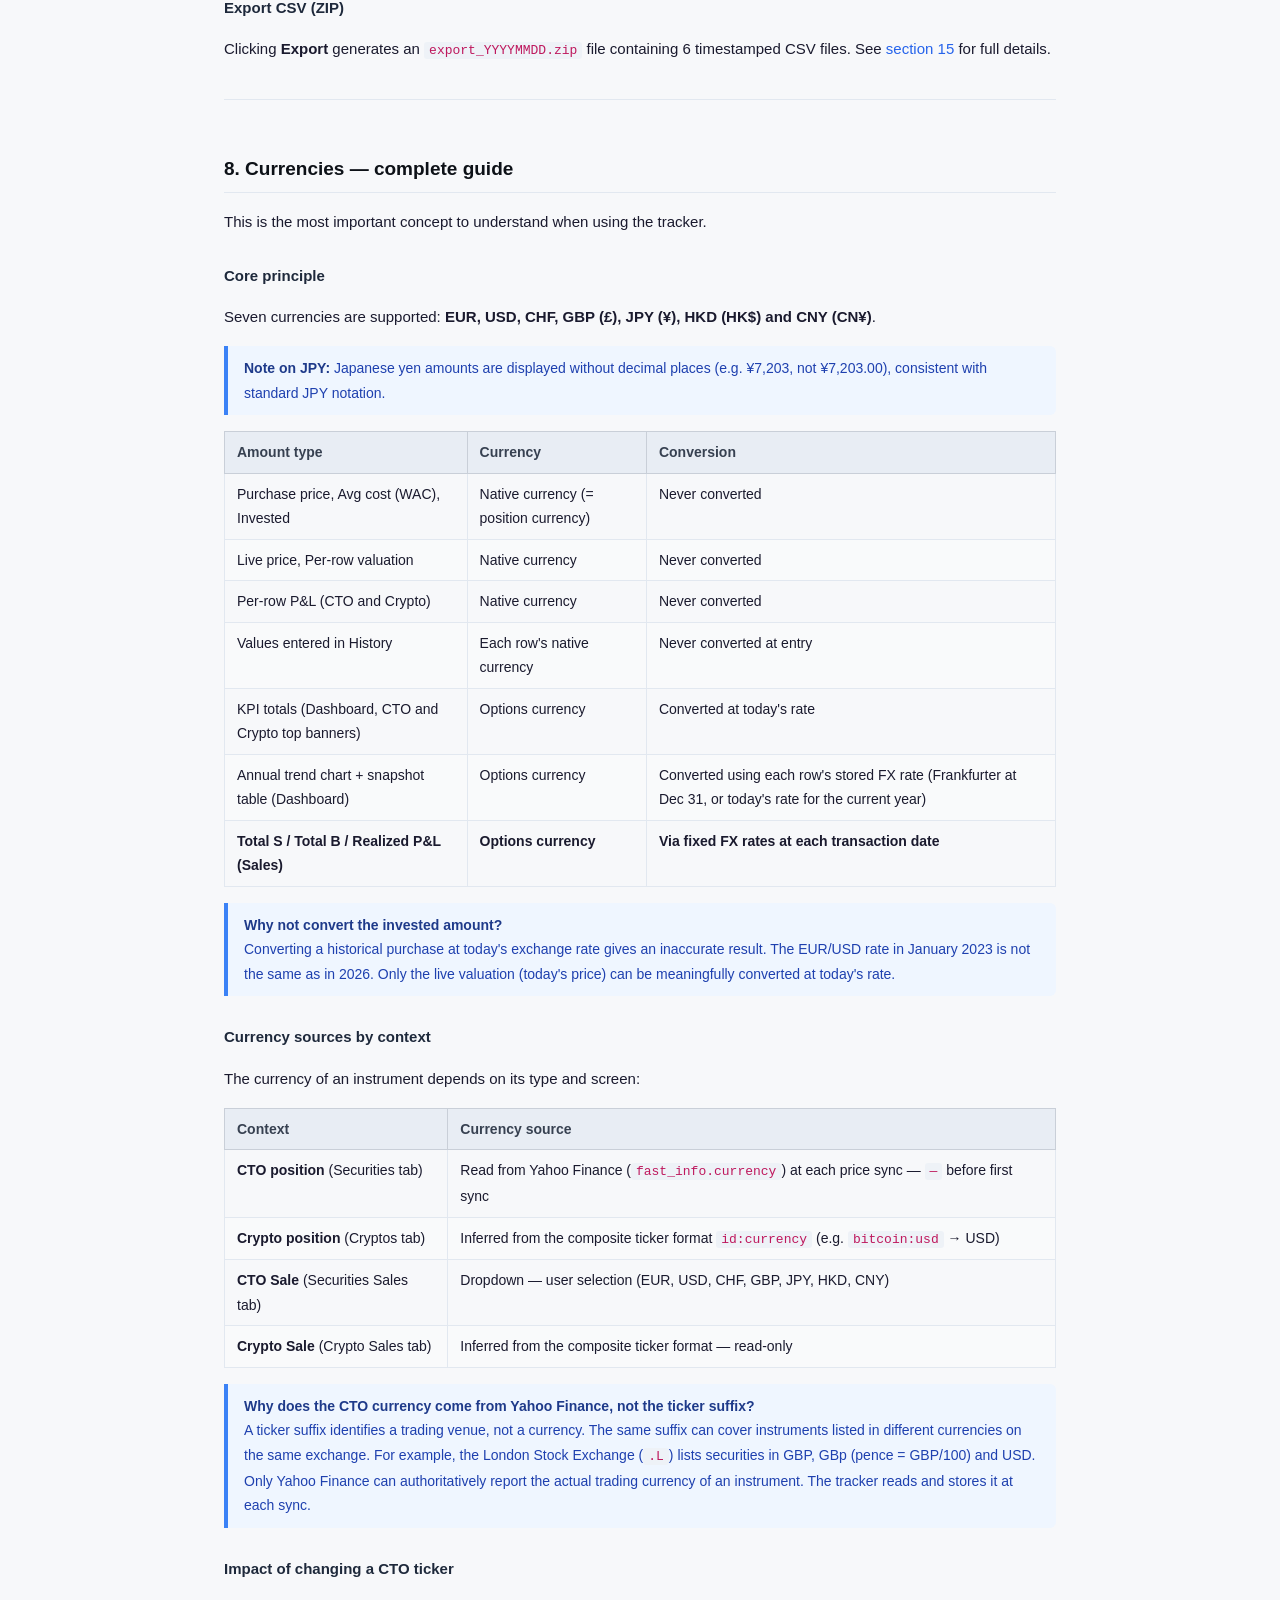
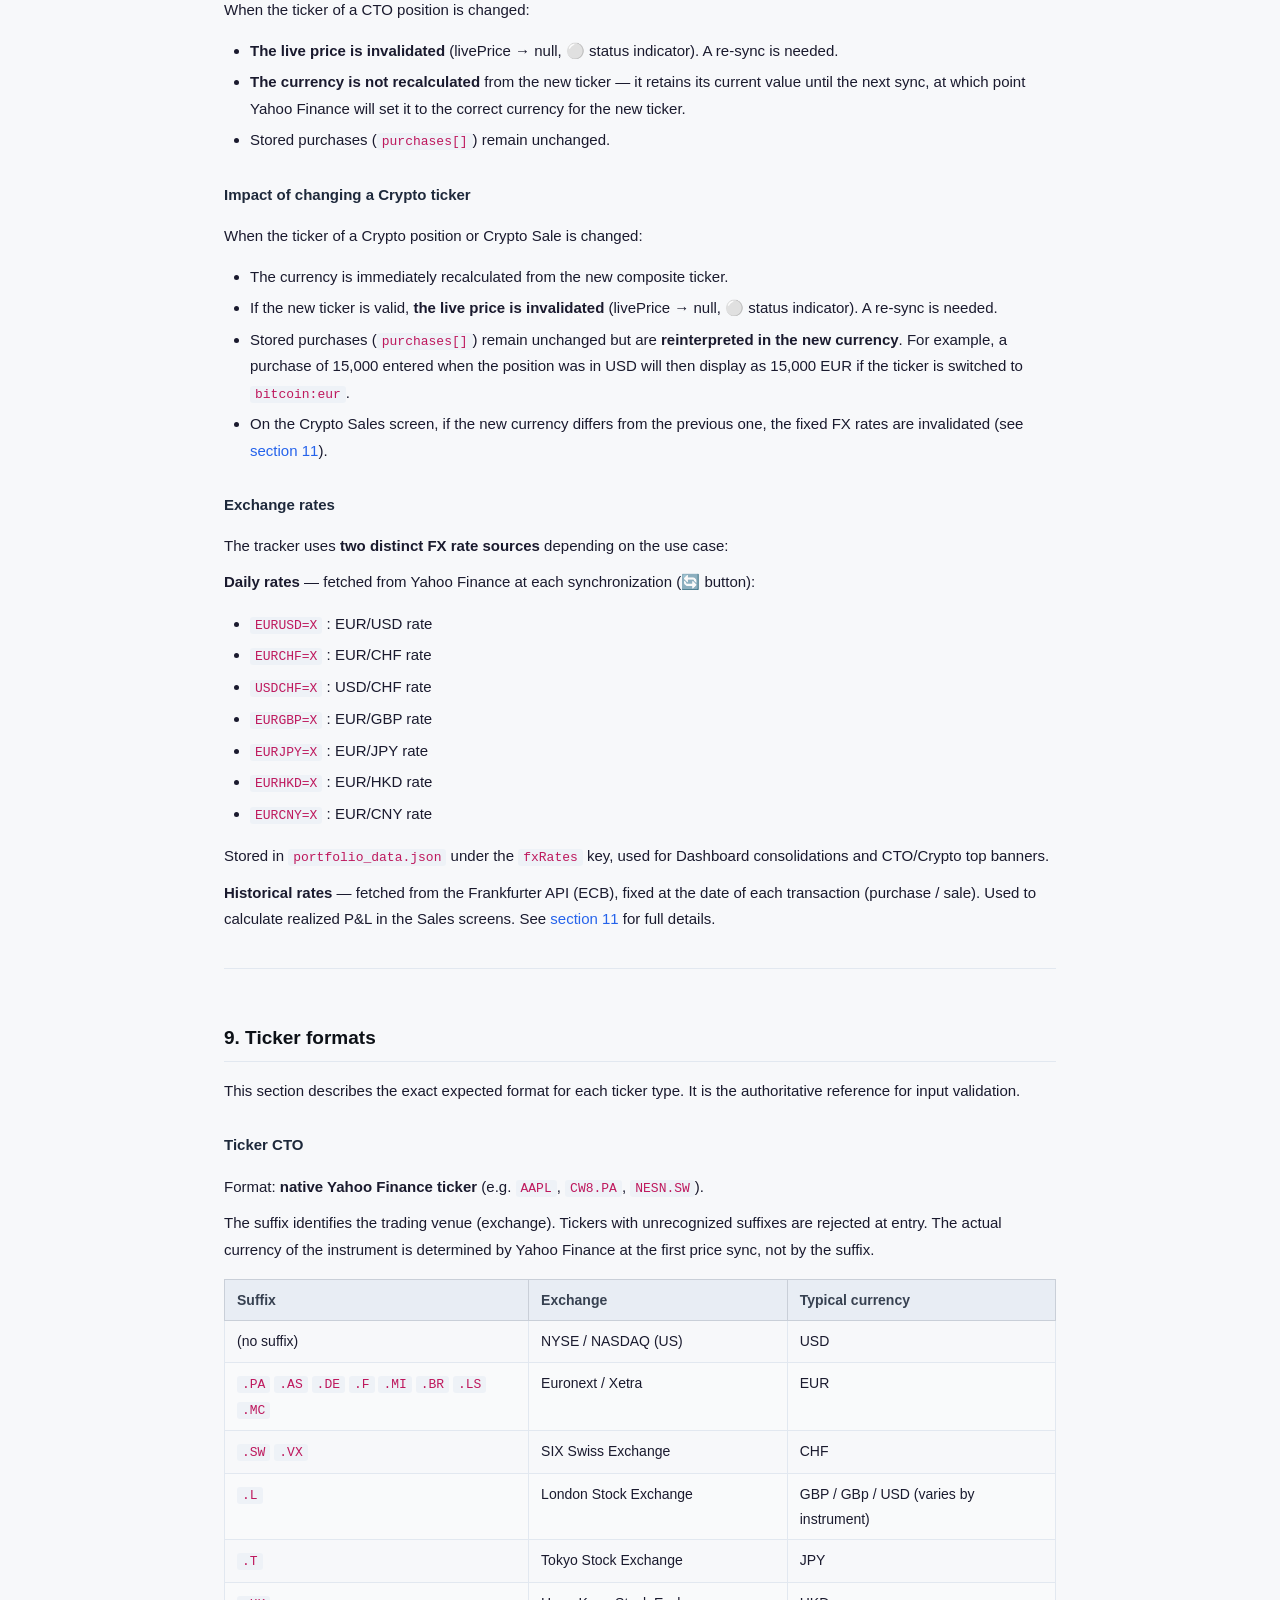
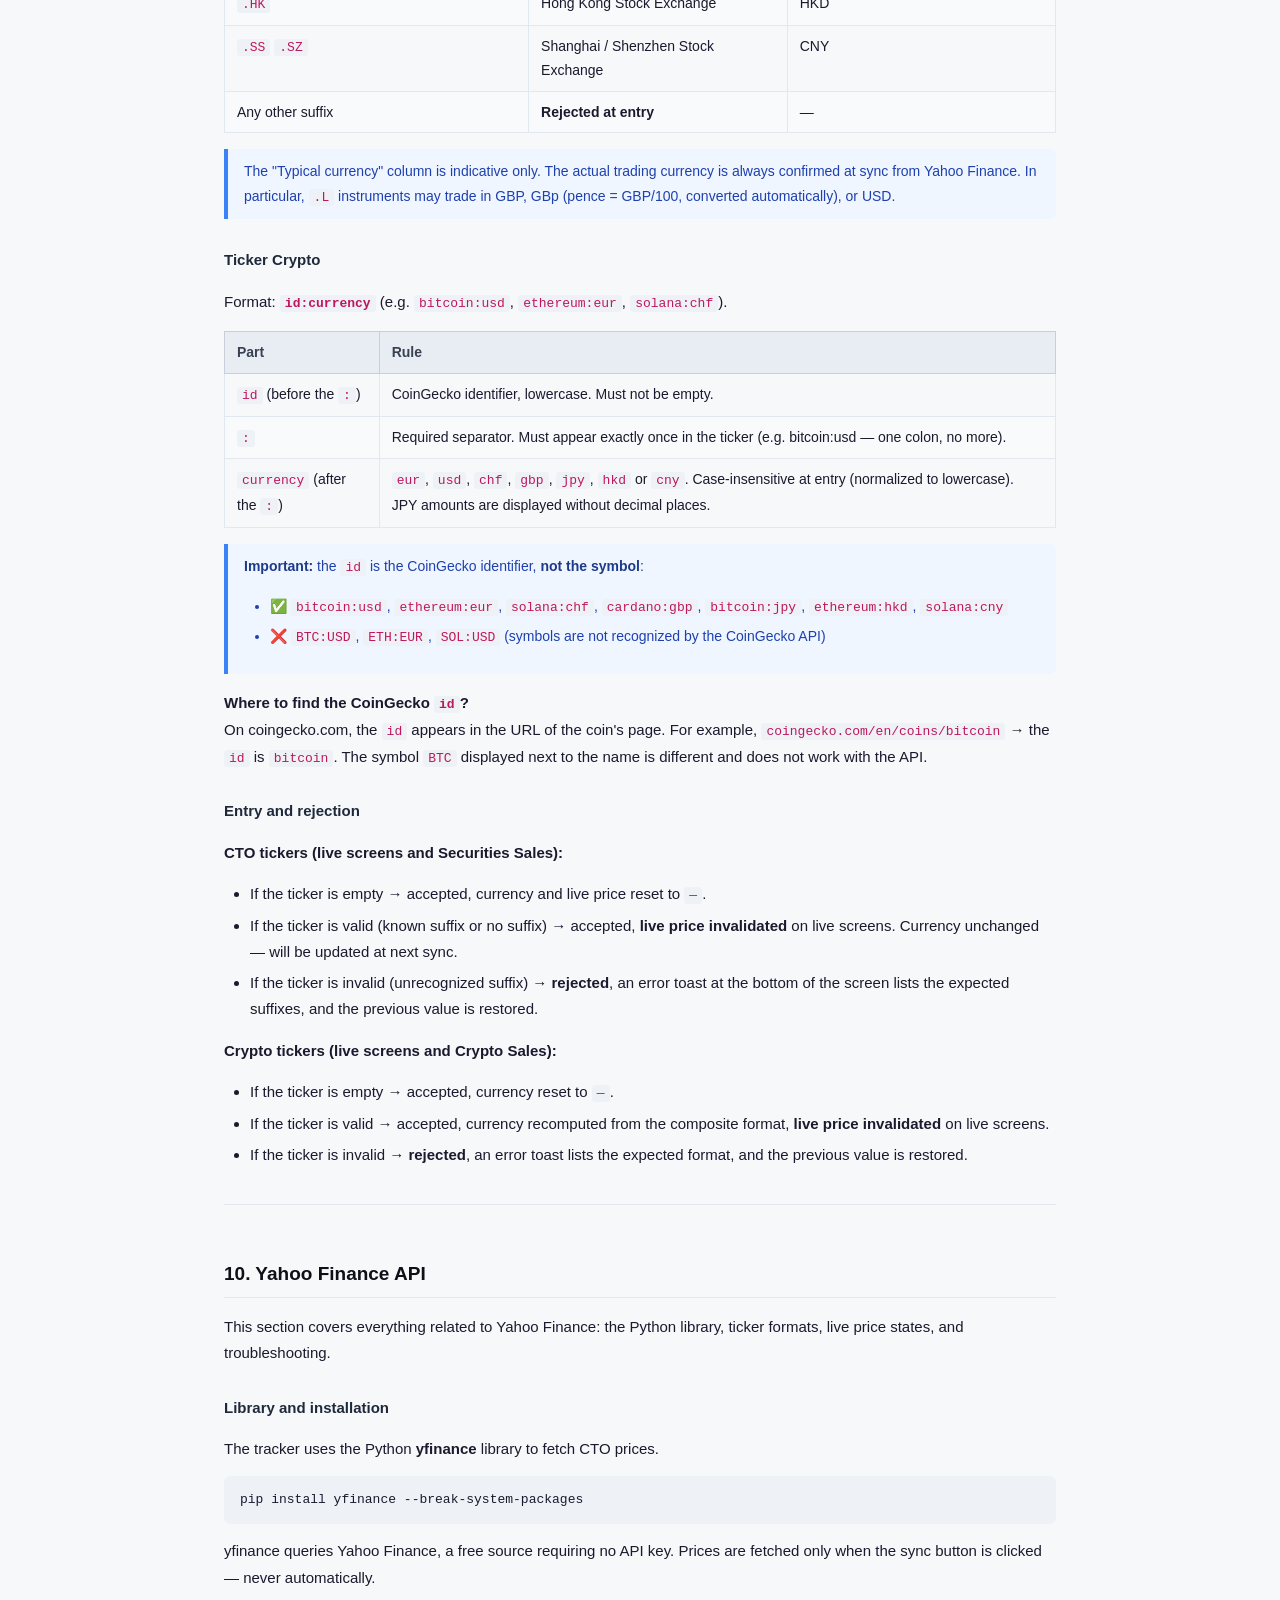
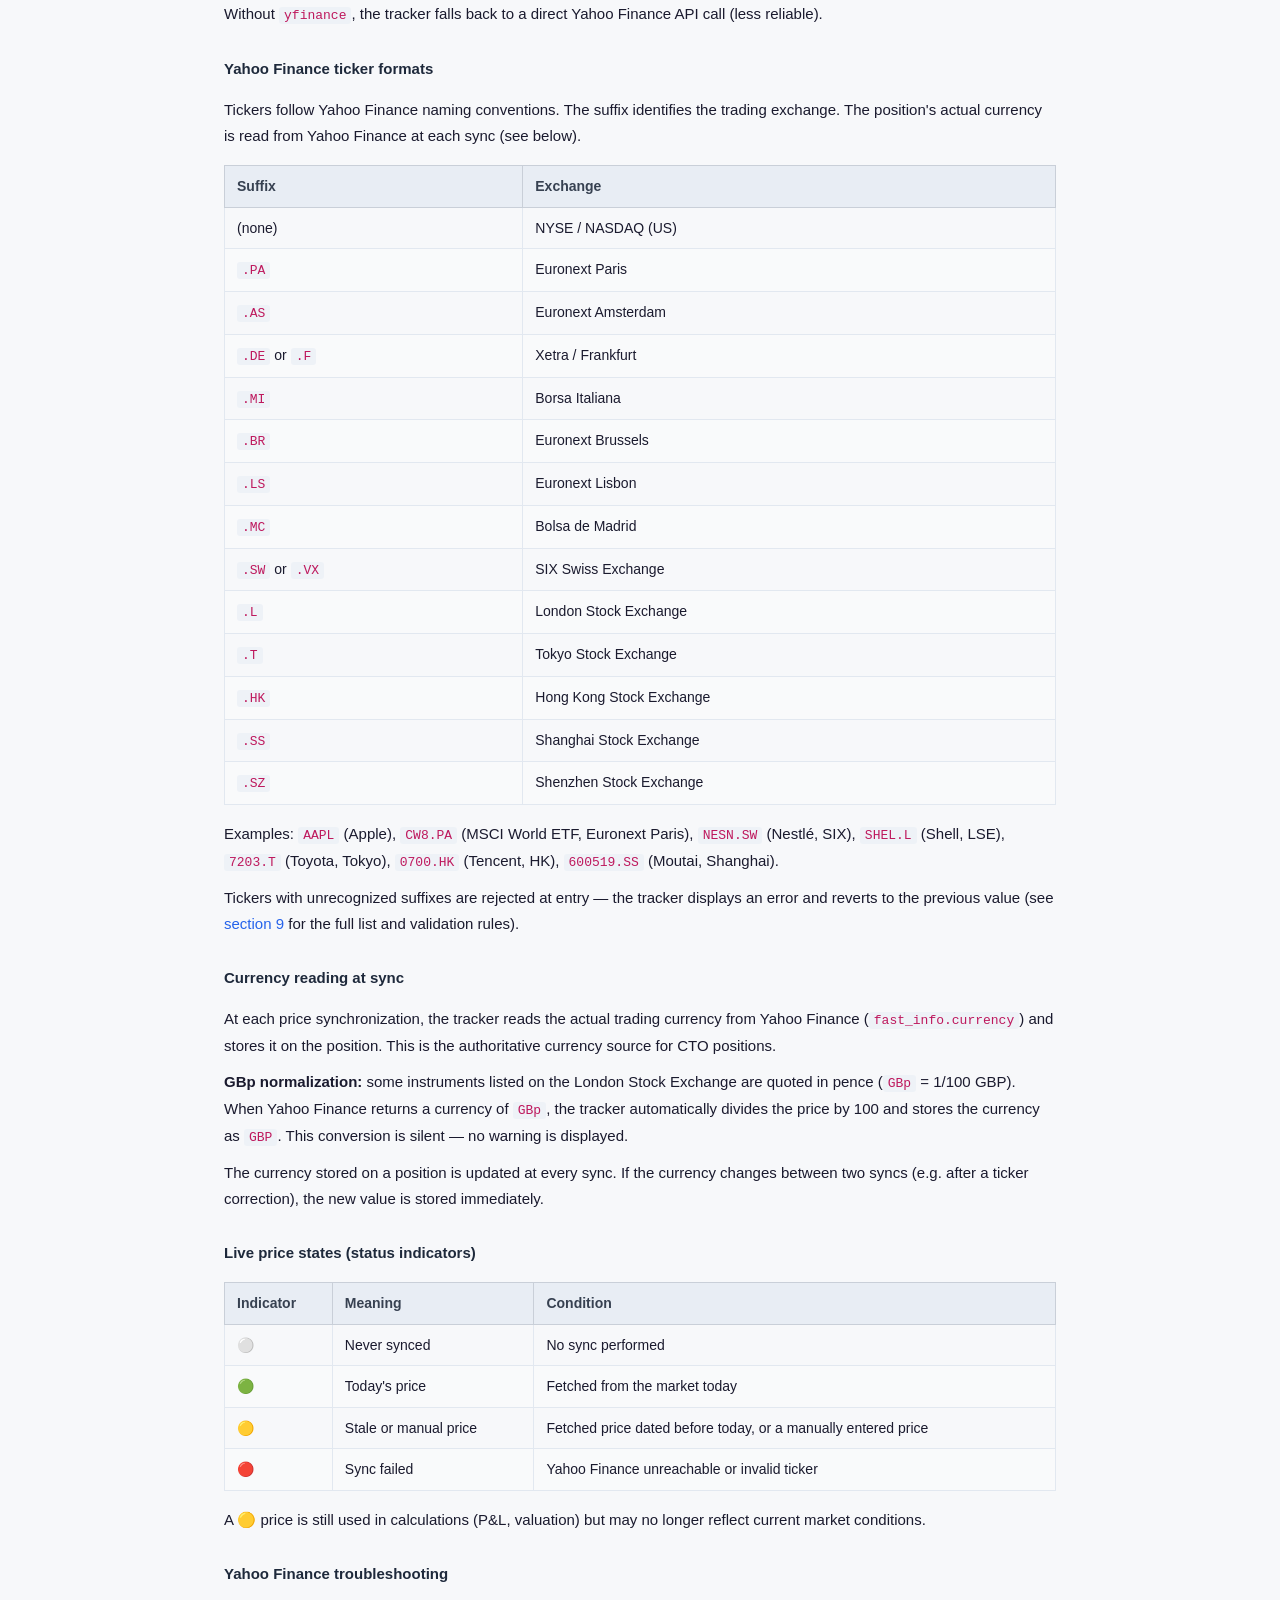
==== commit 86e2cbc0: "chore: bump version to v1.1" ====
--- a/static/docs.html
+++ b/static/docs.html
@@ -142,7 +142,7 @@
     <tr><td>Valuation</td><td><strong>Computed</strong></td><td>Qty × live price</td></tr>
     <tr><td>Chg.</td><td><strong>Computed</strong></td><td>(Valuation − Invested) / Invested</td></tr>
     <tr><td>P&amp;L</td><td><strong>Computed</strong></td><td>Valuation − Invested</td></tr>
-    <tr><td>Weight</td><td><strong>Computed</strong></td><td>% of the tab's total invested</td></tr>
+    <tr><td>Weight</td><td><strong>Computed</strong></td><td>% of the tab's total valuation (consistent with the Dashboard pie charts)</td></tr>
   </tbody>
 </table>
 
@@ -1276,7 +1276,7 @@
 
 <hr>
 
-<p style="font-size:13px;color:#9ca3af;text-align:center;margin-top:40px">Portfolio Tracker v1.0 — 2026/06/13</p>
+<p style="font-size:13px;color:#9ca3af;text-align:center;margin-top:40px">Portfolio Tracker v1.1 — 2026/07/16</p>
 
 </div>
 </body>
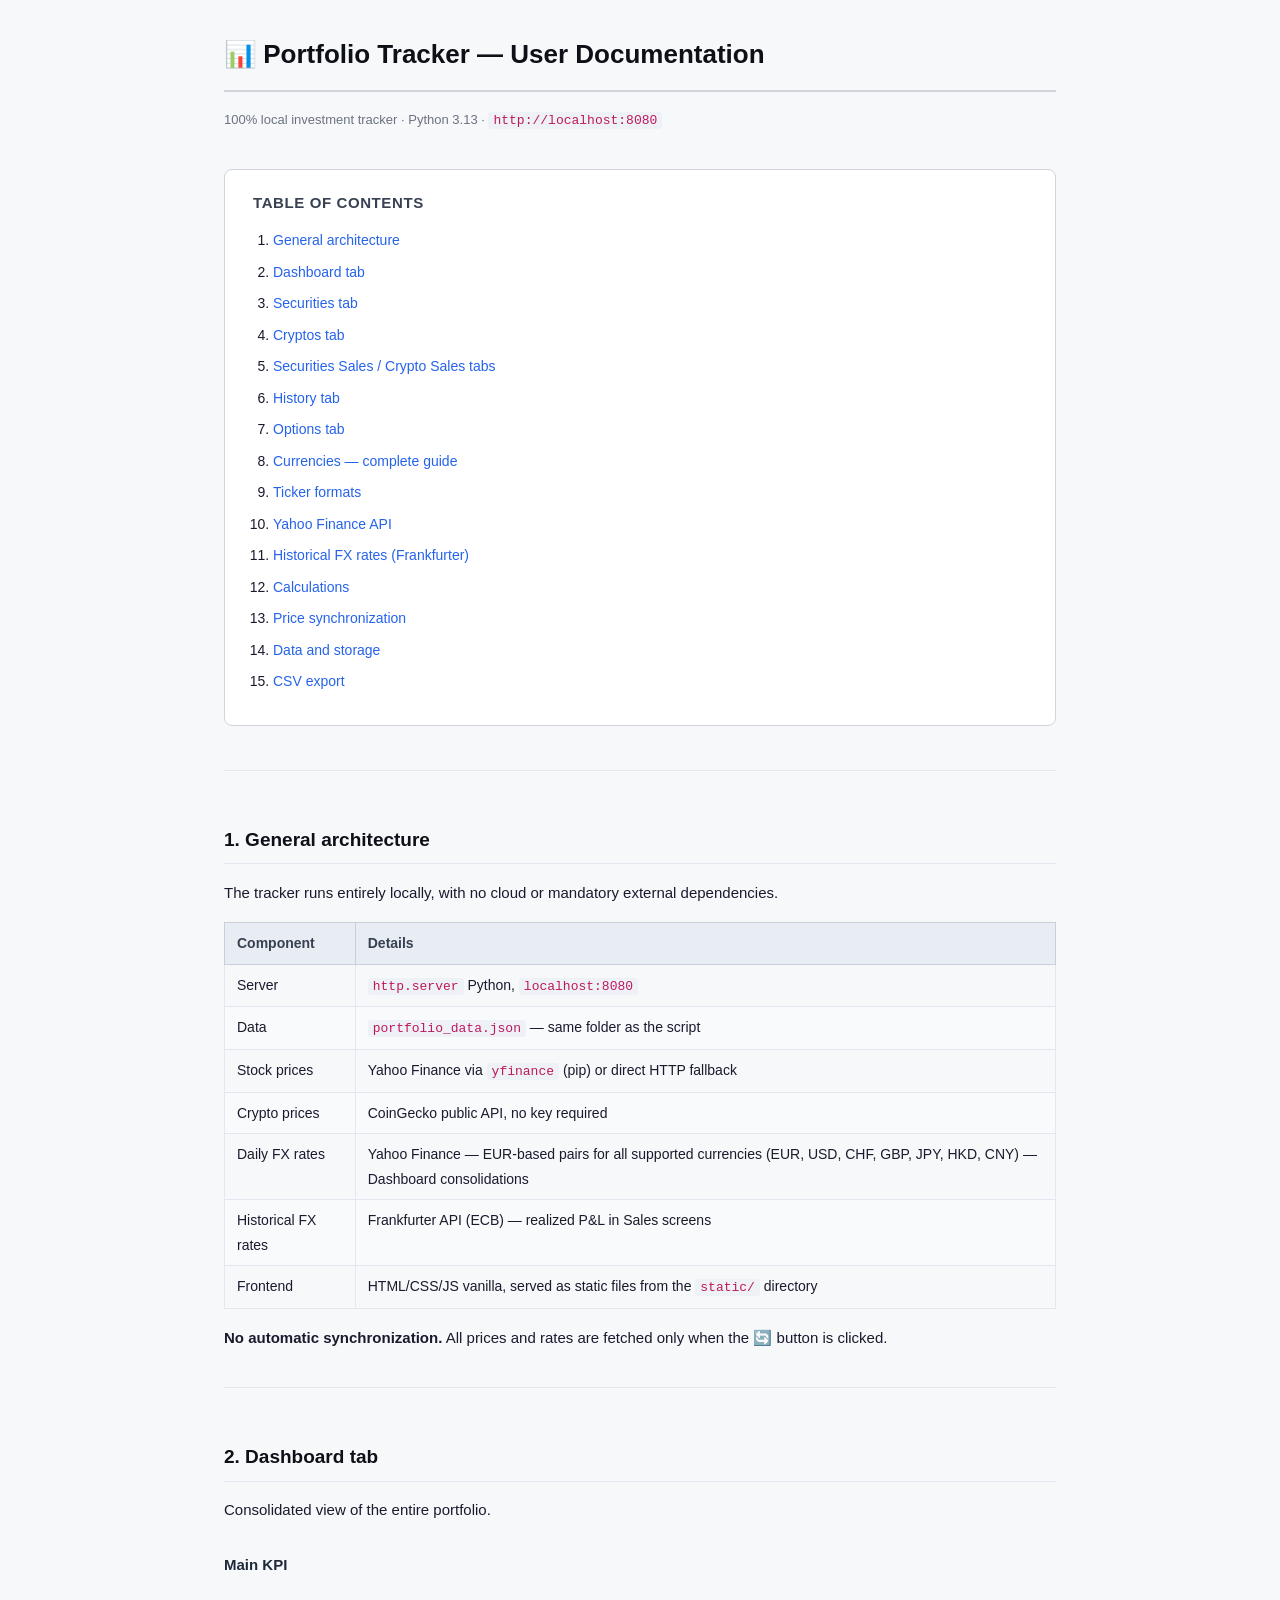
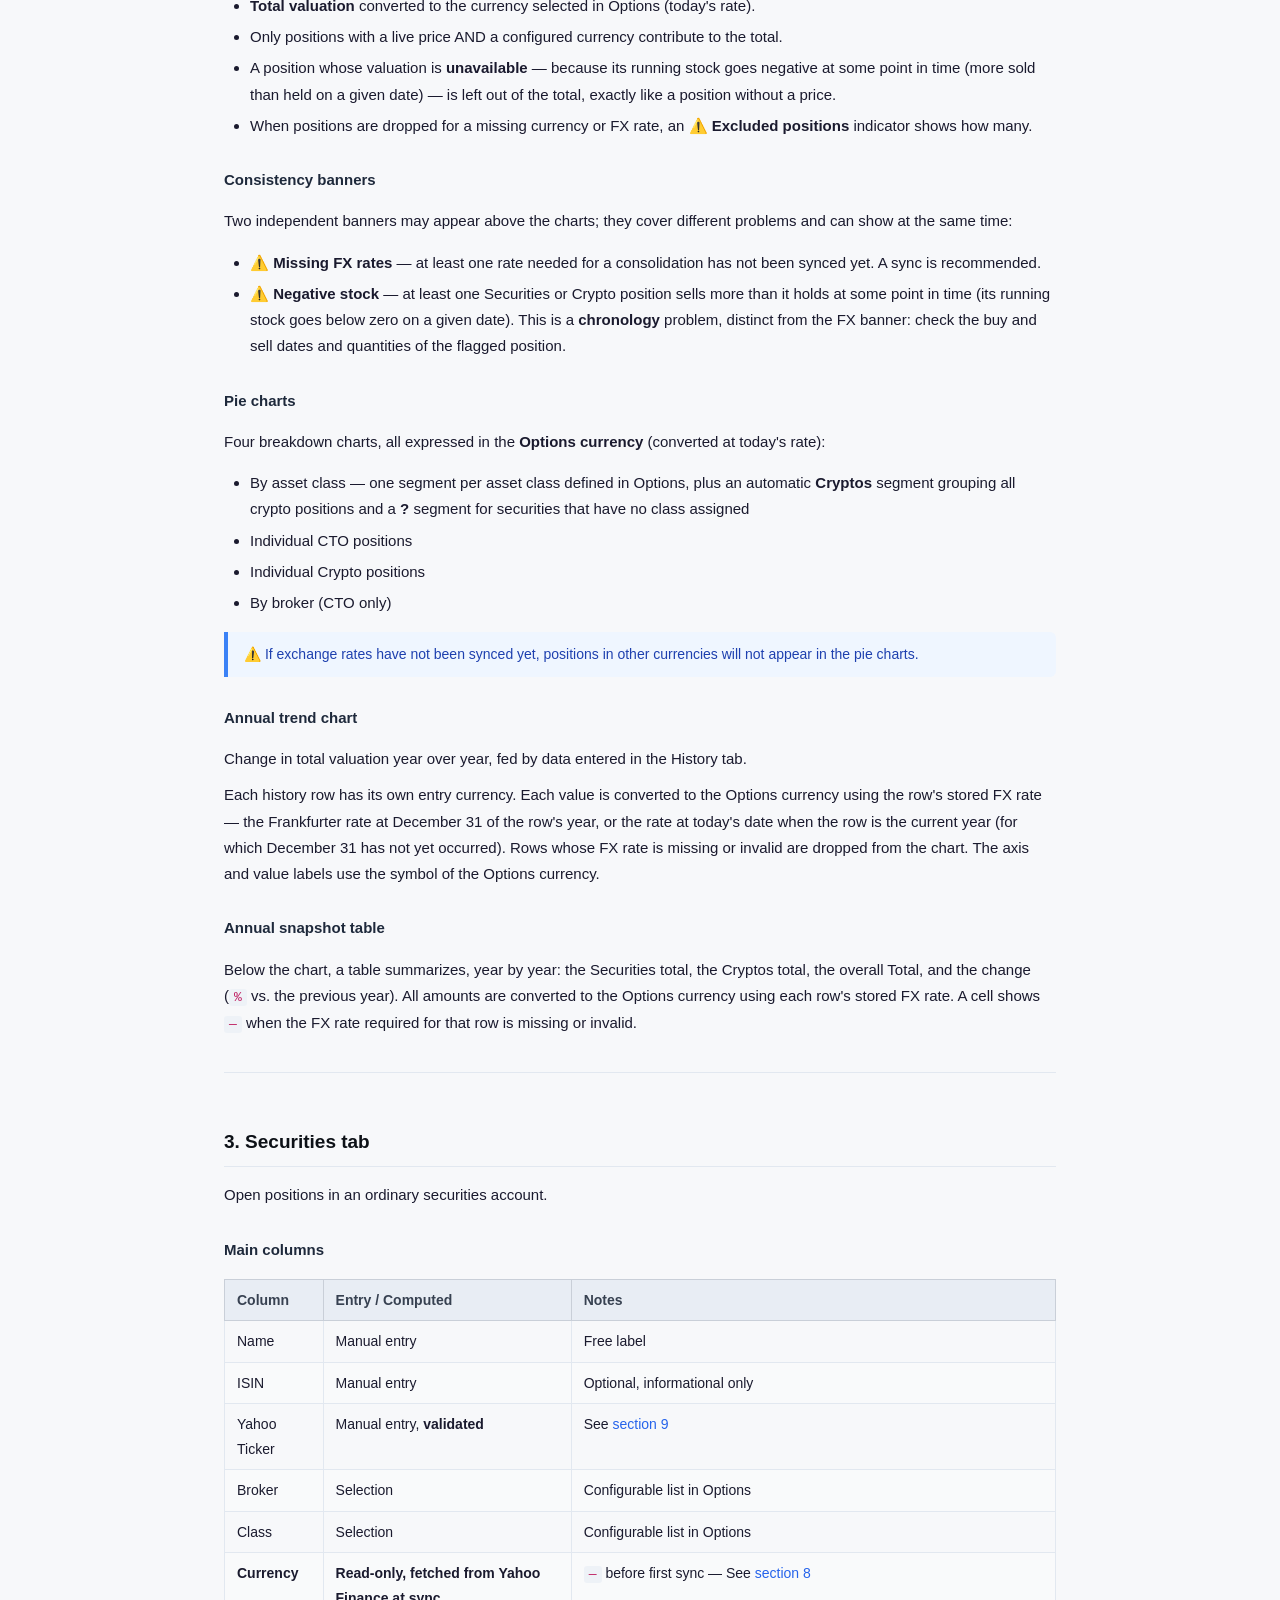
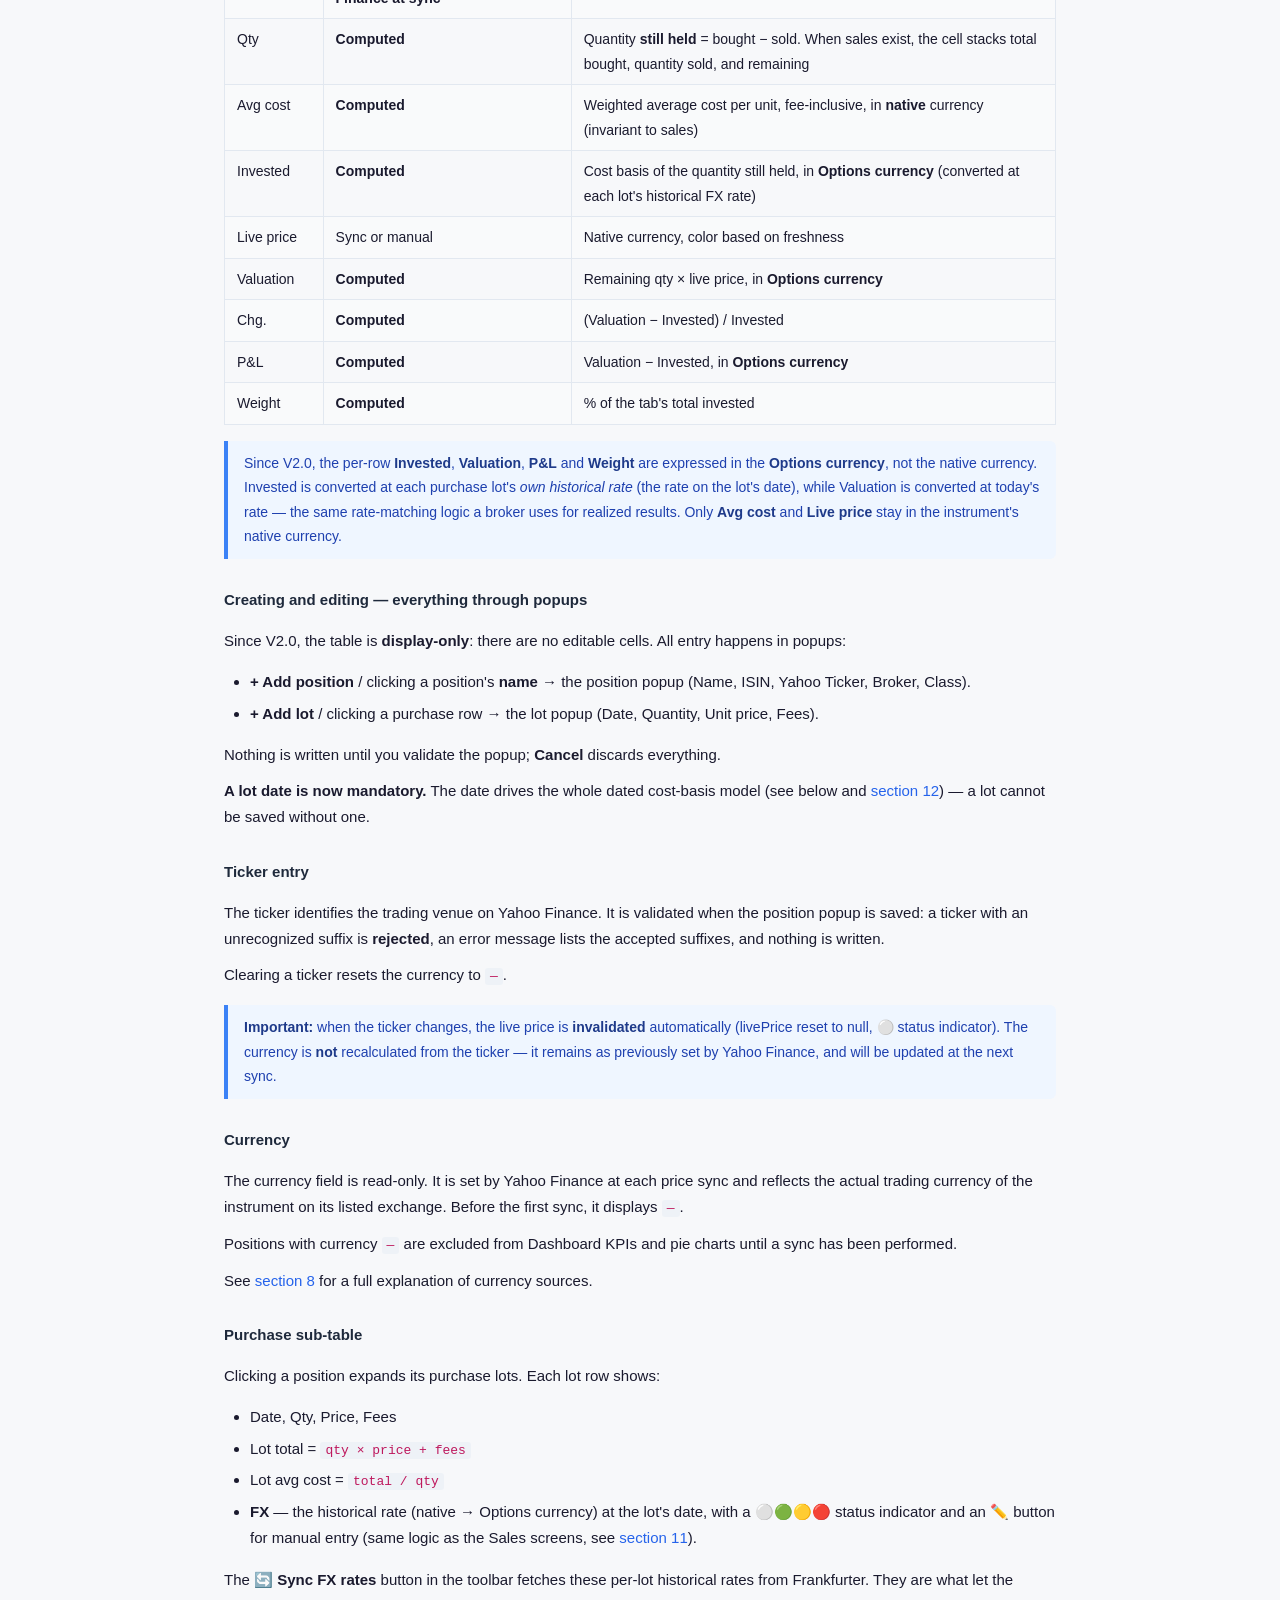
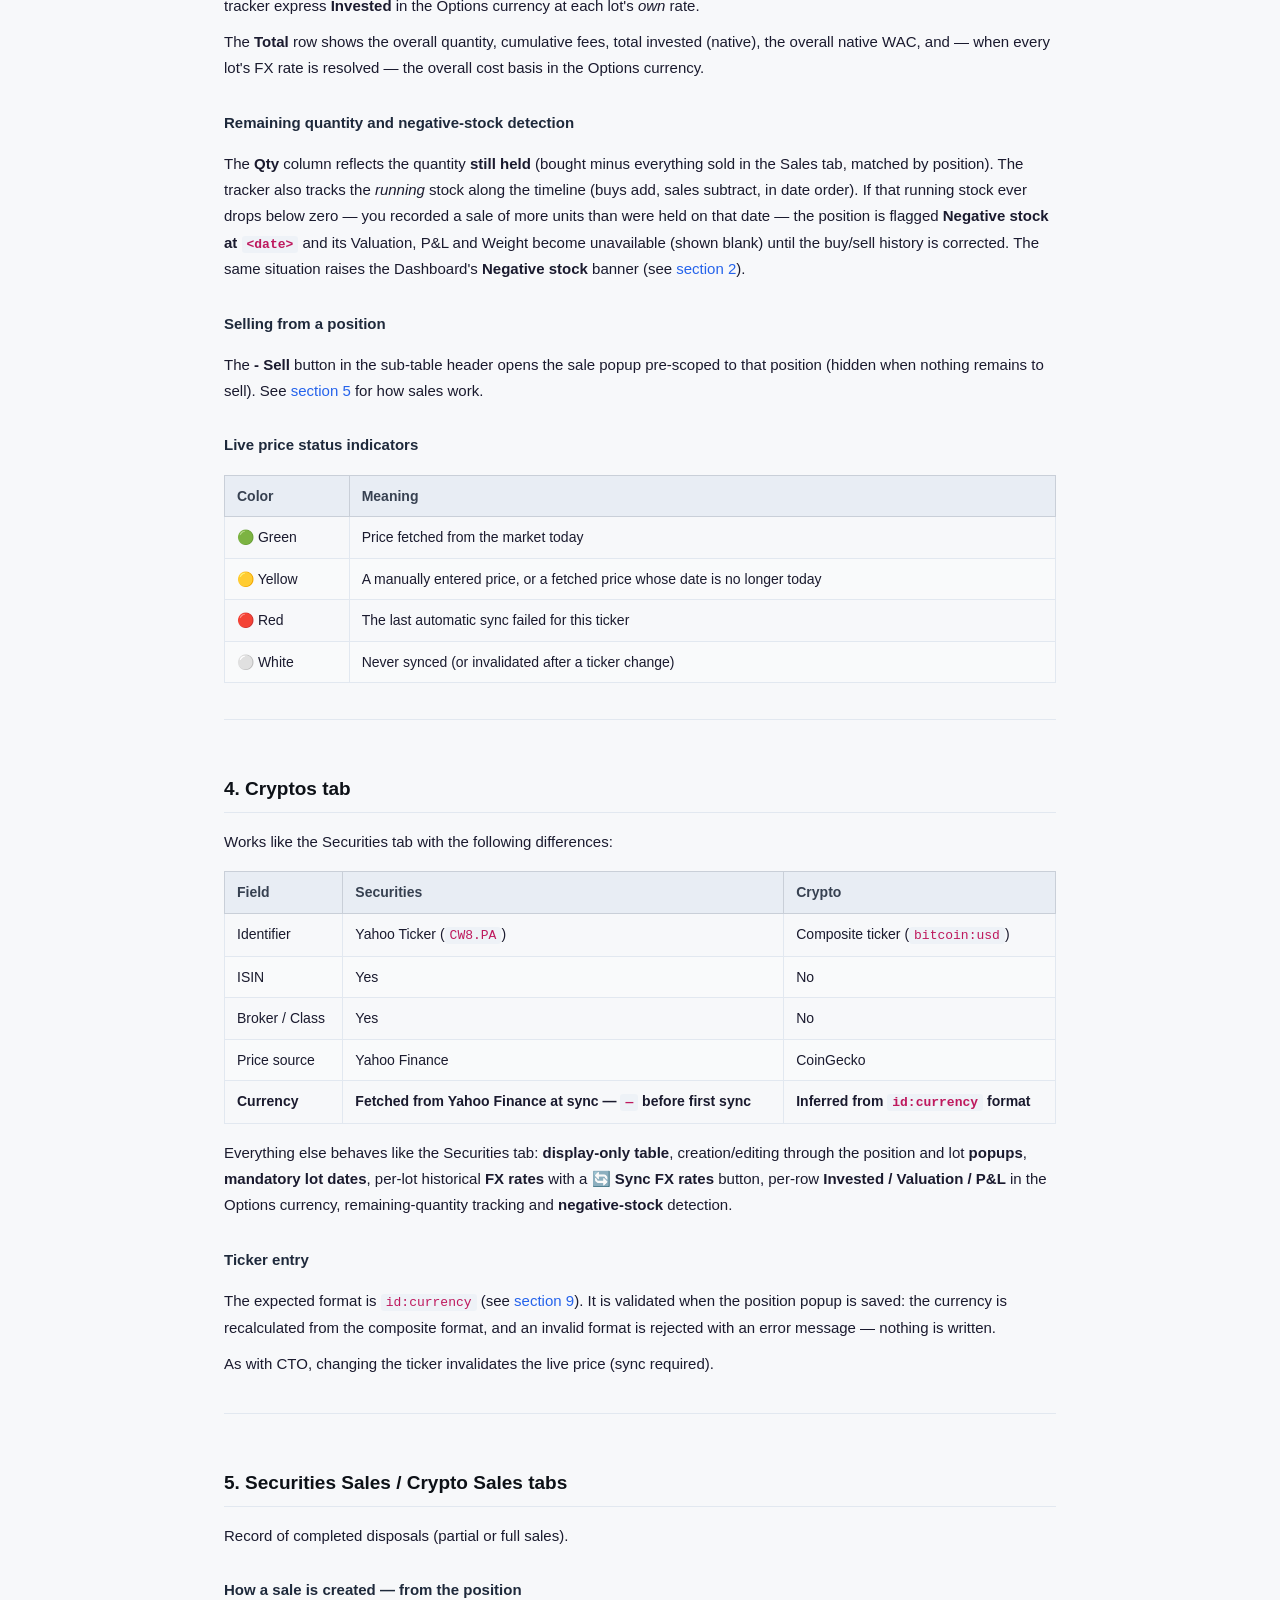
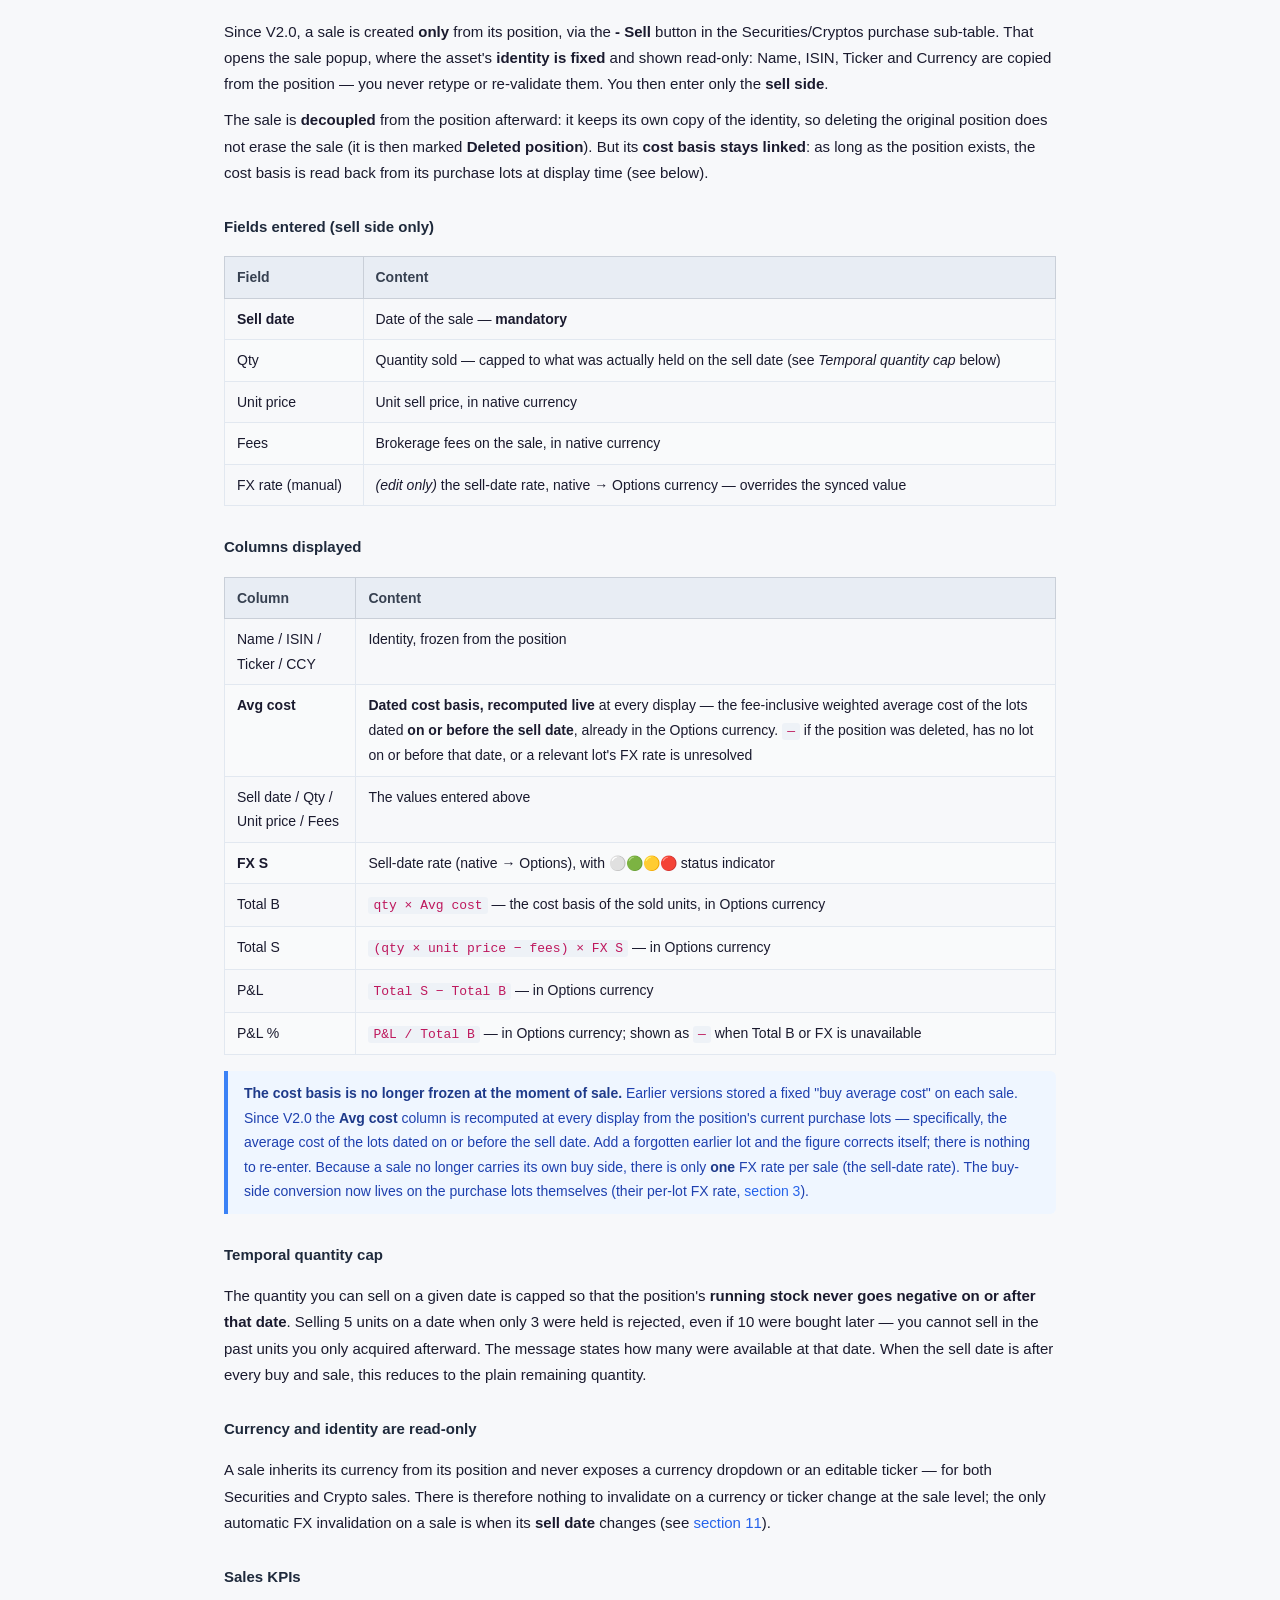
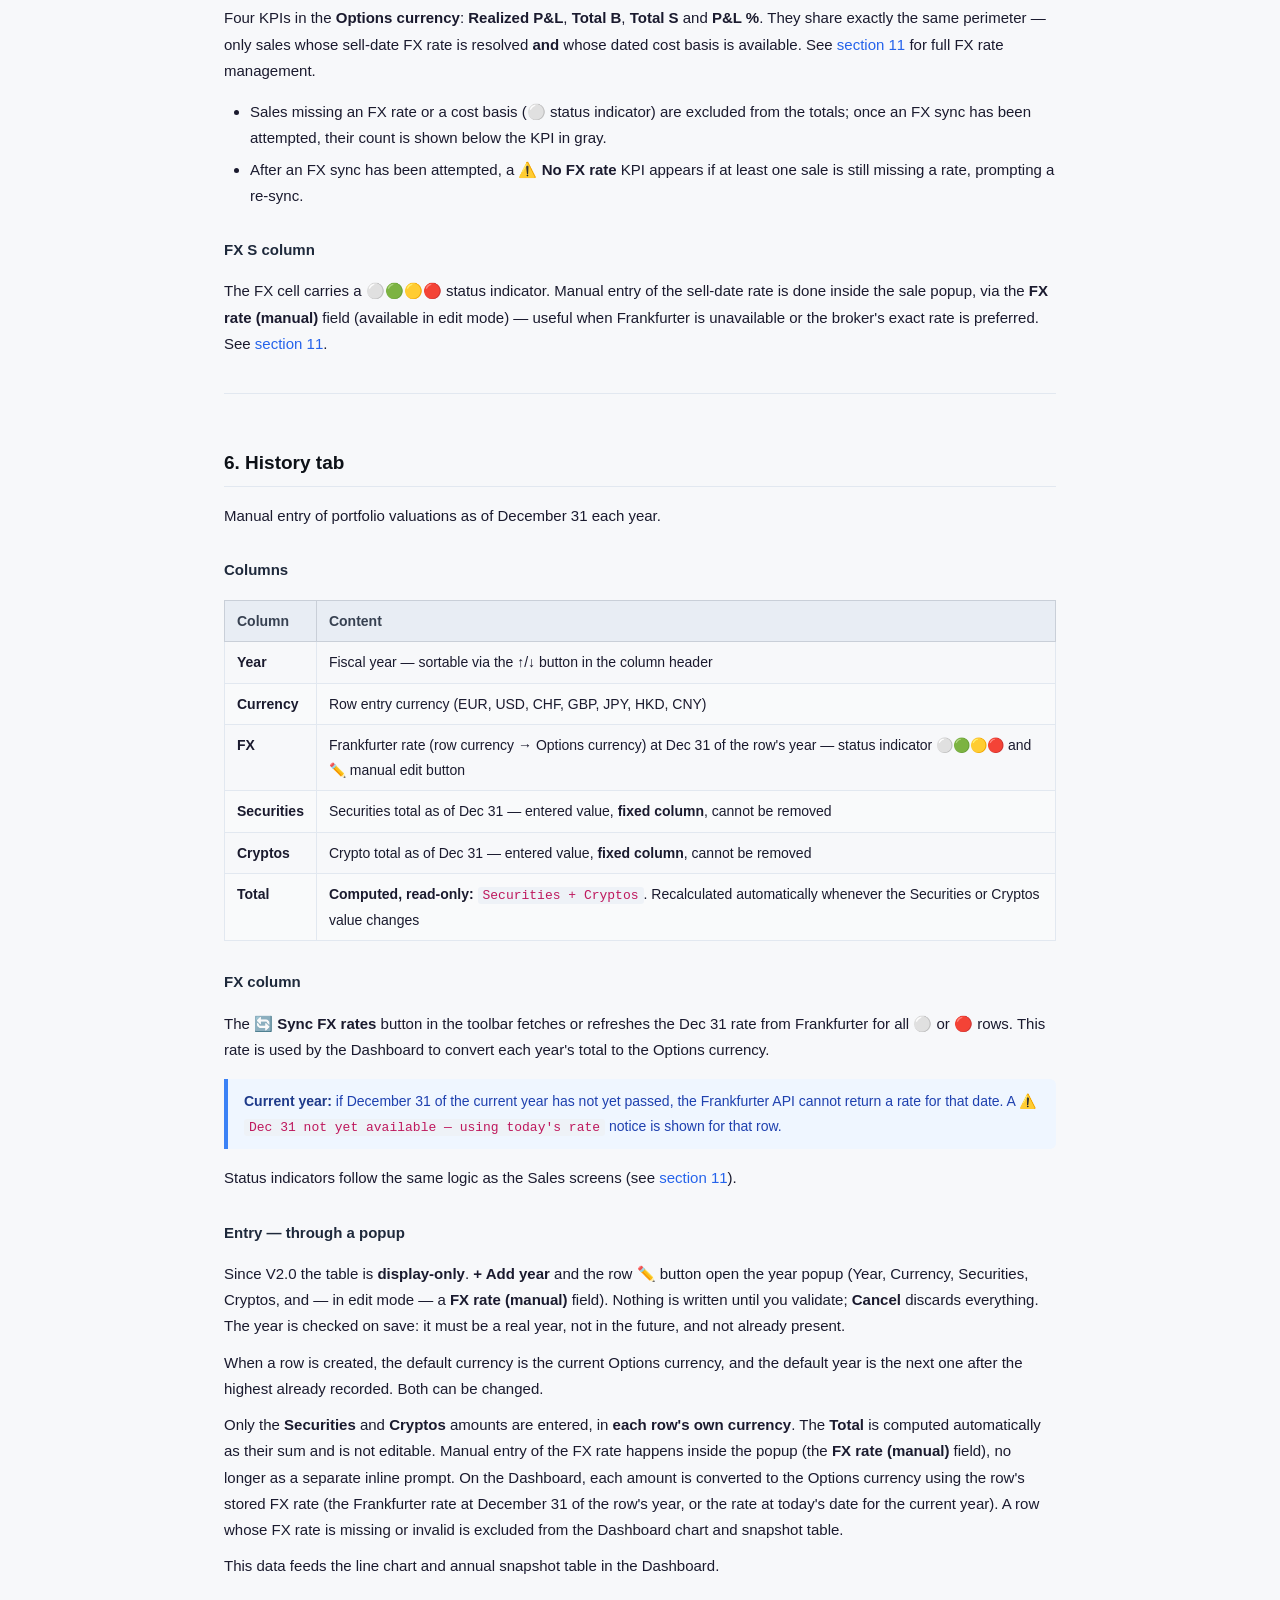
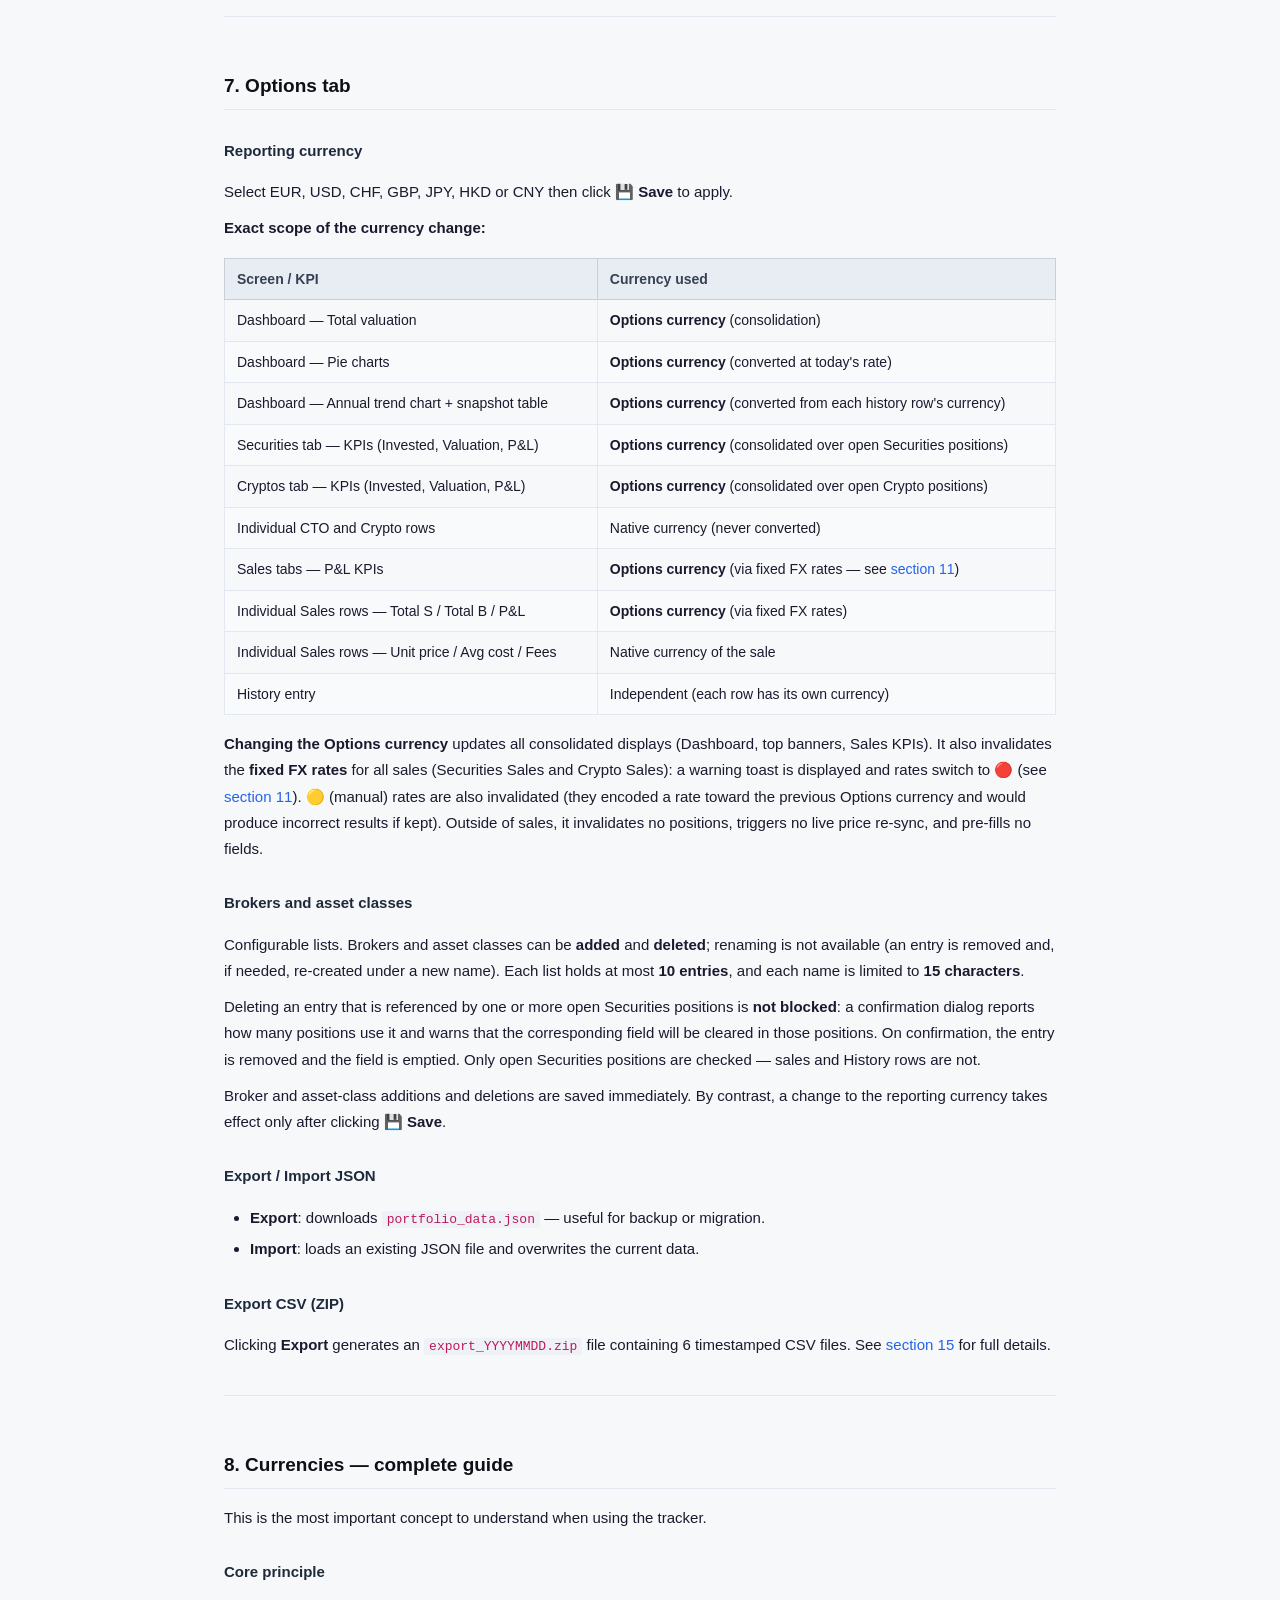
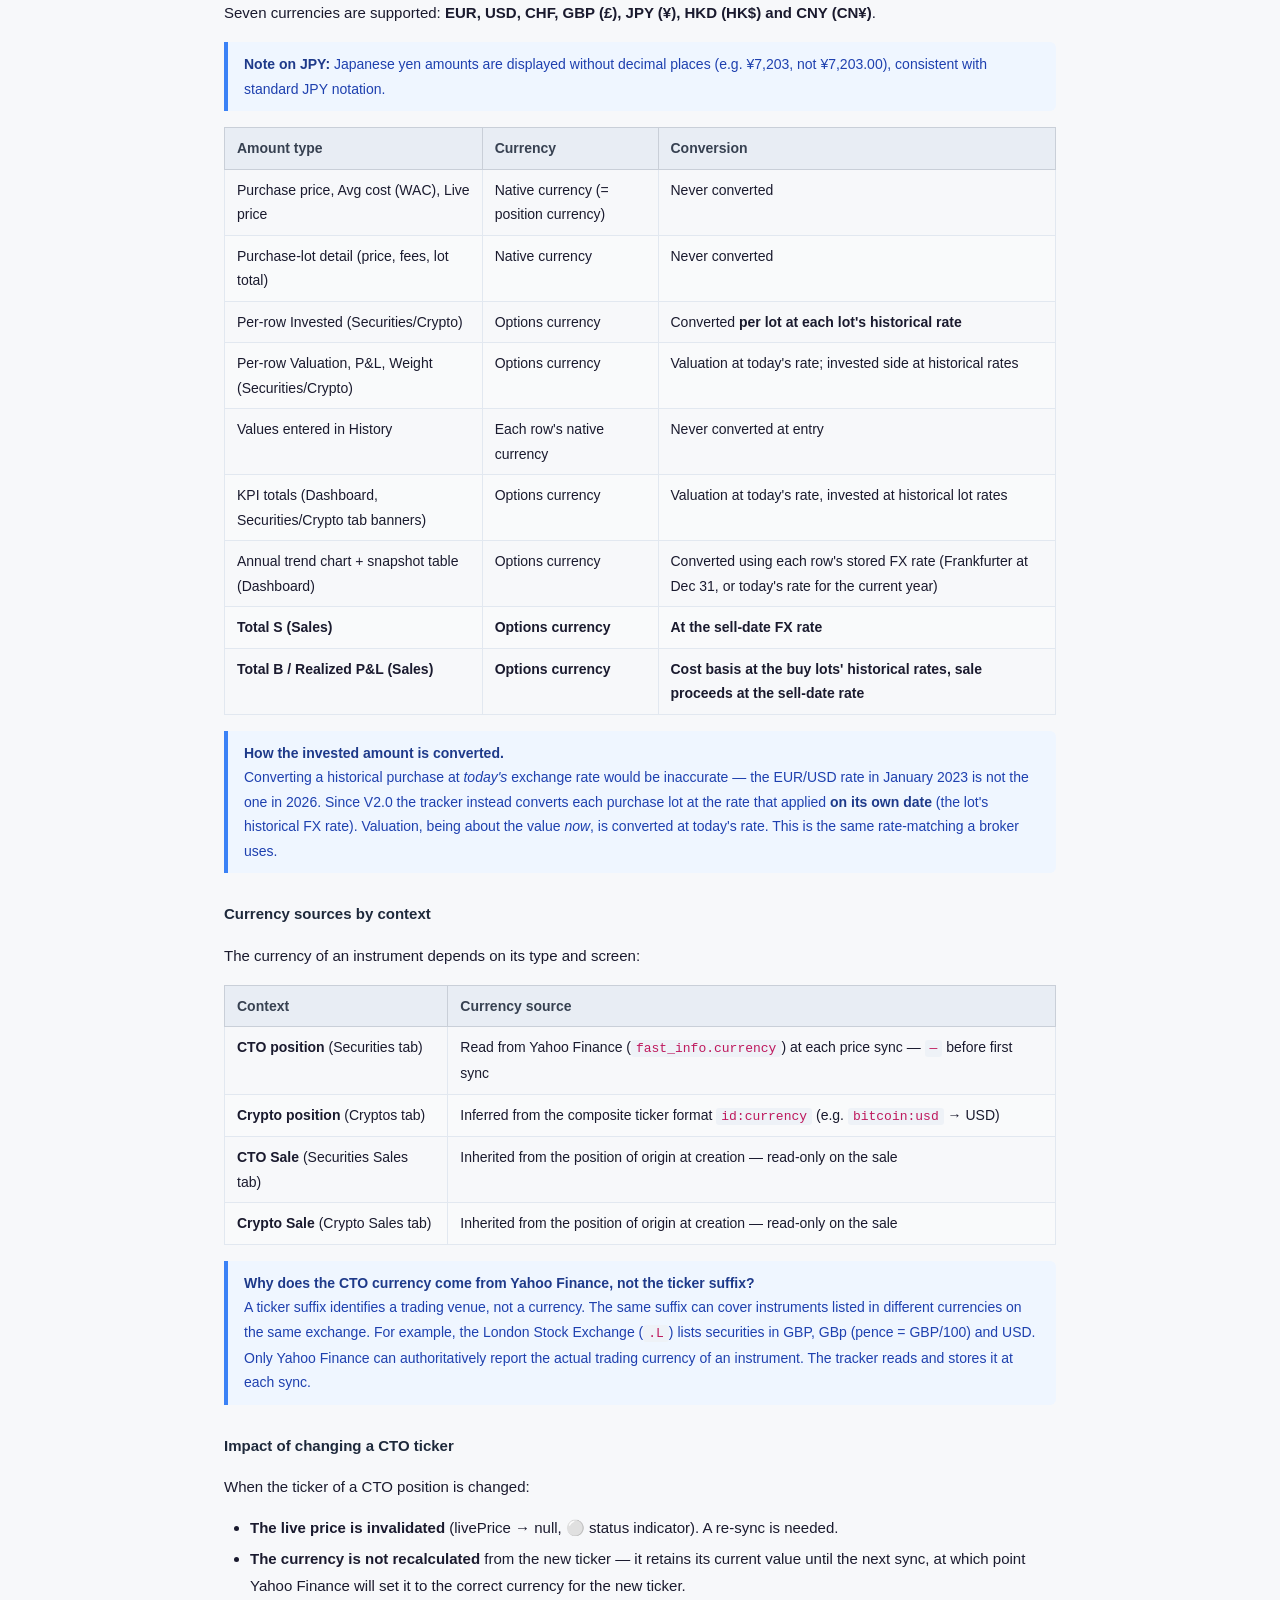
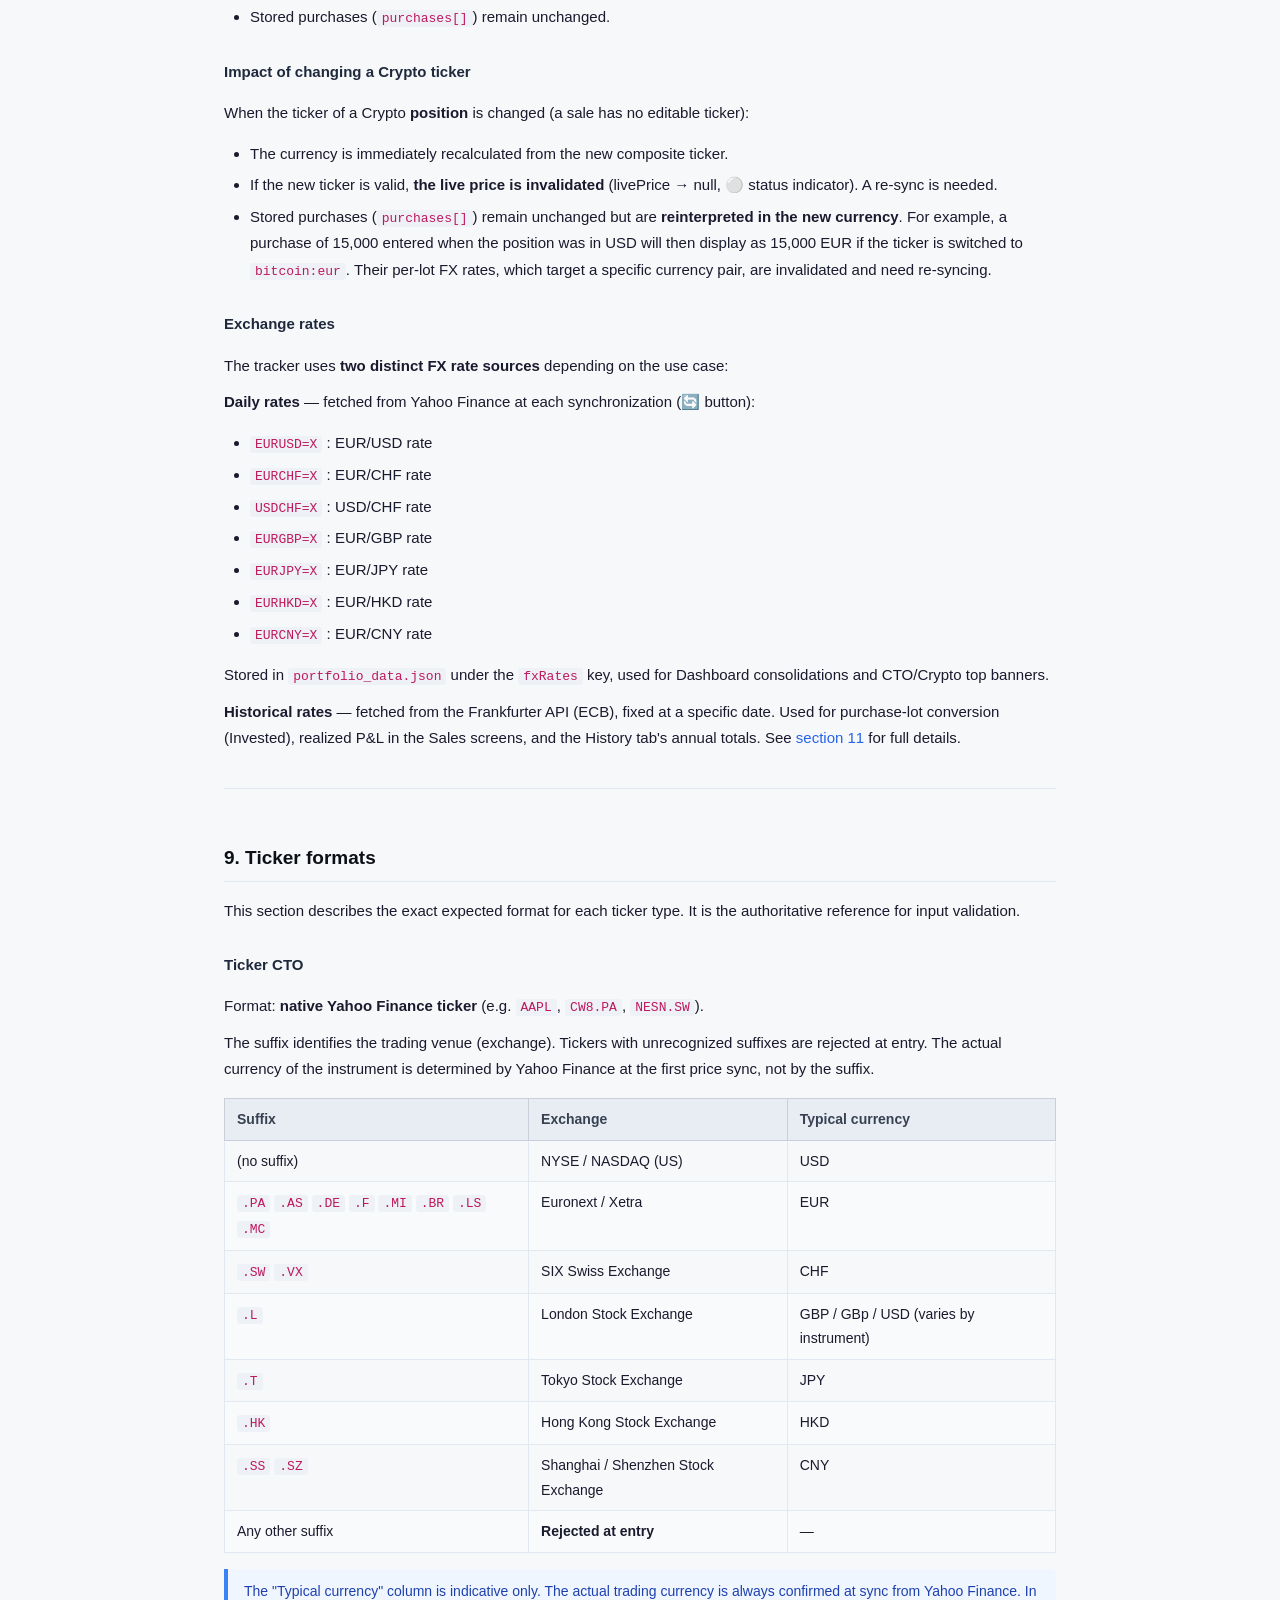
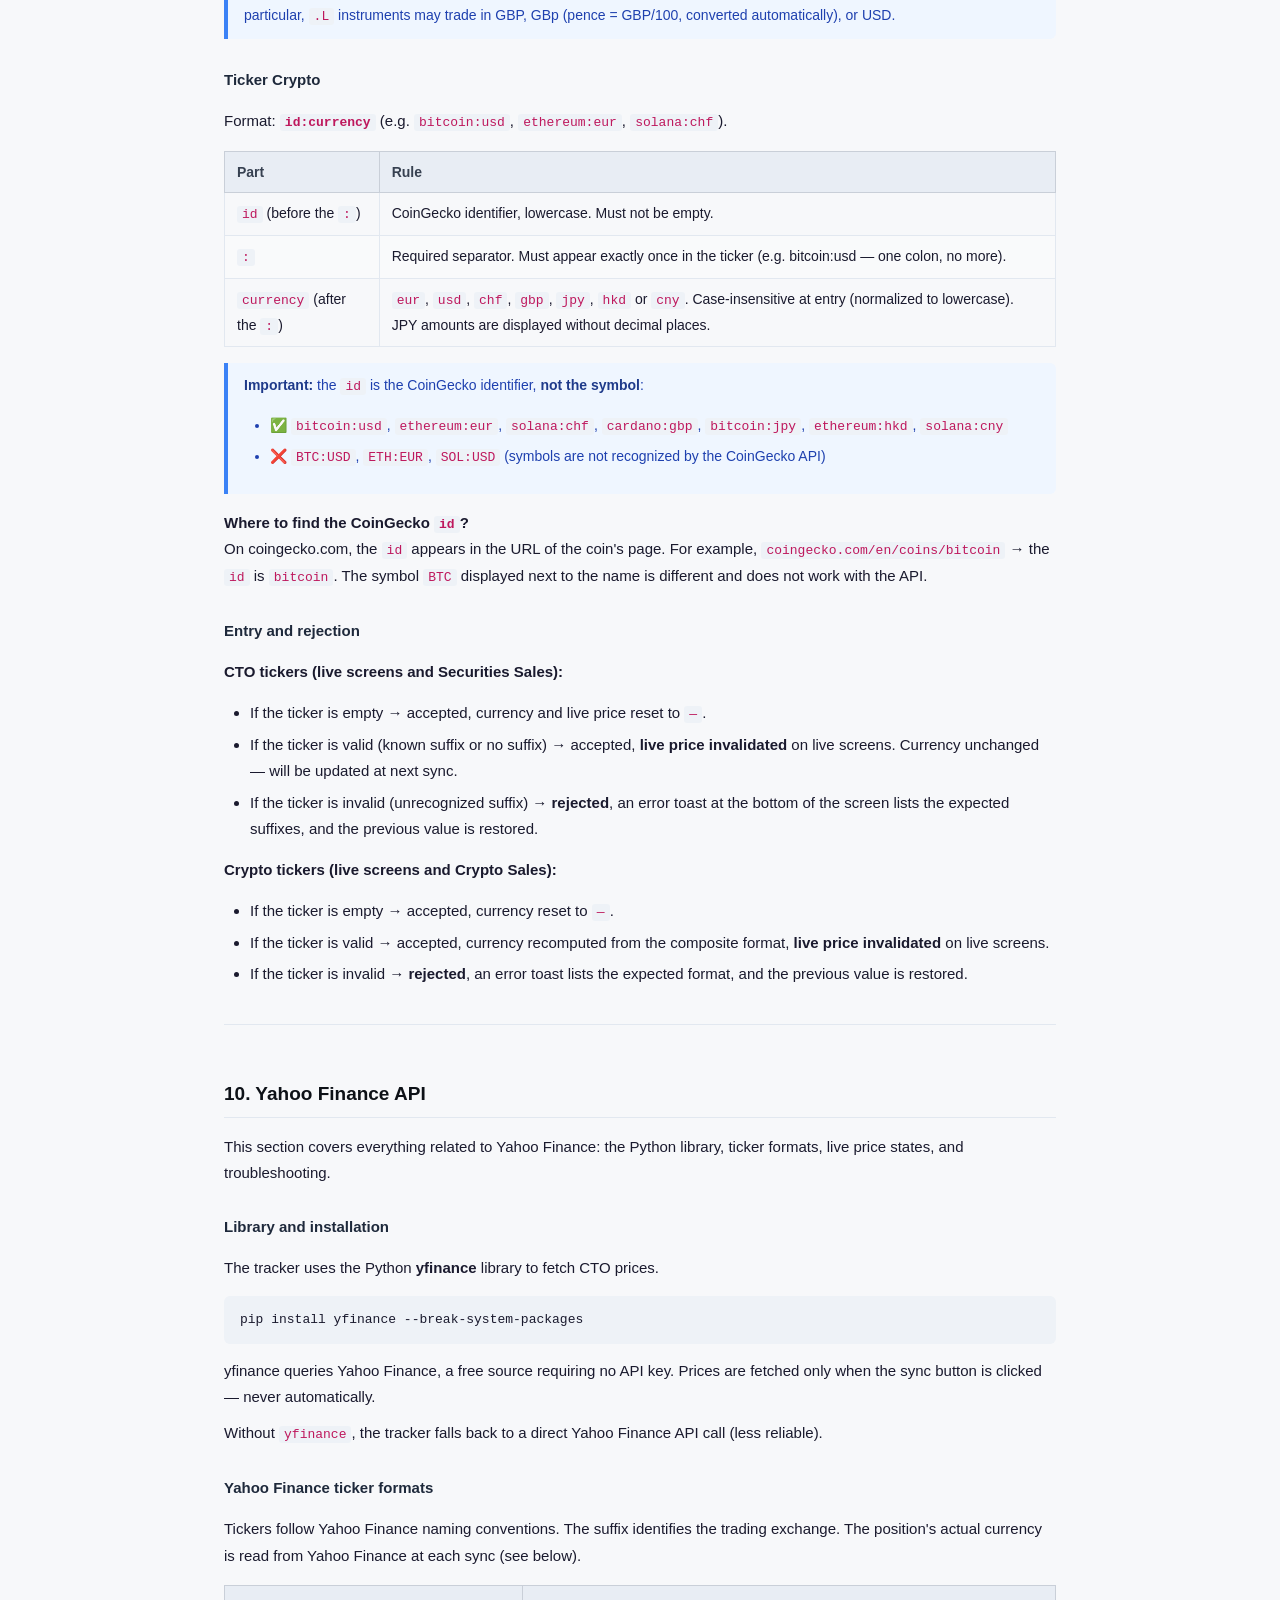
==== commit 94e6d2c1: "docs: bump v2.0 — WAC dynamique daté + saisie 100% popup" ====
--- a/static/docs.html
+++ b/static/docs.html
@@ -97,6 +97,15 @@
 <ul>
   <li><strong>Total valuation</strong> converted to the currency selected in Options (today's rate).</li>
   <li>Only positions with a live price AND a configured currency contribute to the total.</li>
+  <li>A position whose valuation is <strong>unavailable</strong> — because its running stock goes negative at some point in time (more sold than held on a given date) — is left out of the total, exactly like a position without a price.</li>
+  <li>When positions are dropped for a missing currency or FX rate, an <strong>⚠️ Excluded positions</strong> indicator shows how many.</li>
+</ul>
+
+<h3>Consistency banners</h3>
+<p>Two independent banners may appear above the charts; they cover different problems and can show at the same time:</p>
+<ul>
+  <li><strong>⚠️ Missing FX rates</strong> — at least one rate needed for a consolidation has not been synced yet. A sync is recommended.</li>
+  <li><strong>⚠️ Negative stock</strong> — at least one Securities or Crypto position sells more than it holds at some point in time (its running stock goes below zero on a given date). This is a <strong>chronology</strong> problem, distinct from the FX banner: check the buy and sell dates and quantities of the flagged position.</li>
 </ul>
 
 <h3>Pie charts</h3>
@@ -135,20 +144,32 @@
     <tr><td>Broker</td><td>Selection</td><td>Configurable list in Options</td></tr>
     <tr><td>Class</td><td>Selection</td><td>Configurable list in Options</td></tr>
     <tr><td><strong>Currency</strong></td><td><strong>Read-only, fetched from Yahoo Finance at sync</strong></td><td><code>—</code> before first sync — See <a href="#8-currencies--complete-guide">section 8</a></td></tr>
-    <tr><td>Qty</td><td><strong>Computed</strong></td><td>Sum of purchases</td></tr>
-    <tr><td>Avg cost (PRU)</td><td><strong>Computed</strong></td><td>Total invested / total quantity</td></tr>
-    <tr><td>Invested</td><td><strong>Computed</strong></td><td>Sum (qty × price + fees) across all purchases</td></tr>
-    <tr><td>Live price</td><td>Sync or manual</td><td>Color based on freshness</td></tr>
-    <tr><td>Valuation</td><td><strong>Computed</strong></td><td>Qty × live price</td></tr>
+    <tr><td>Qty</td><td><strong>Computed</strong></td><td>Quantity <strong>still held</strong> = bought − sold. When sales exist, the cell stacks total bought, quantity sold, and remaining</td></tr>
+    <tr><td>Avg cost</td><td><strong>Computed</strong></td><td>Weighted average cost per unit, fee-inclusive, in <strong>native</strong> currency (invariant to sales)</td></tr>
+    <tr><td>Invested</td><td><strong>Computed</strong></td><td>Cost basis of the quantity still held, in <strong>Options currency</strong> (converted at each lot's historical FX rate)</td></tr>
+    <tr><td>Live price</td><td>Sync or manual</td><td>Native currency, color based on freshness</td></tr>
+    <tr><td>Valuation</td><td><strong>Computed</strong></td><td>Remaining qty × live price, in <strong>Options currency</strong></td></tr>
     <tr><td>Chg.</td><td><strong>Computed</strong></td><td>(Valuation − Invested) / Invested</td></tr>
-    <tr><td>P&amp;L</td><td><strong>Computed</strong></td><td>Valuation − Invested</td></tr>
-    <tr><td>Weight</td><td><strong>Computed</strong></td><td>% of the tab's total valuation (consistent with the Dashboard pie charts)</td></tr>
-  </tbody>
-</table>
+    <tr><td>P&amp;L</td><td><strong>Computed</strong></td><td>Valuation − Invested, in <strong>Options currency</strong></td></tr>
+    <tr><td>Weight</td><td><strong>Computed</strong></td><td>% of the tab's total invested</td></tr>
+  </tbody>
+</table>
+
+<blockquote><p>Since V2.0, the per-row <strong>Invested</strong>, <strong>Valuation</strong>, <strong>P&amp;L</strong> and <strong>Weight</strong> are expressed in the <strong>Options currency</strong>, not the native currency. Invested is converted at each purchase lot's <em>own historical rate</em> (the rate on the lot's date), while Valuation is converted at today's rate — the same rate-matching logic a broker uses for realized results. Only <strong>Avg cost</strong> and <strong>Live price</strong> stay in the instrument's native currency.</p></blockquote>
+
+<h3>Creating and editing — everything through popups</h3>
+
+<p>Since V2.0, the table is <strong>display-only</strong>: there are no editable cells. All entry happens in popups:</p>
+<ul>
+  <li><strong>+ Add position</strong> / clicking a position's <strong>name</strong> → the position popup (Name, ISIN, Yahoo Ticker, Broker, Class).</li>
+  <li><strong>+ Add lot</strong> / clicking a purchase row → the lot popup (Date, Quantity, Unit price, Fees).</li>
+</ul>
+<p>Nothing is written until you validate the popup; <strong>Cancel</strong> discards everything.</p>
+<p><strong>A lot date is now mandatory.</strong> The date drives the whole dated cost-basis model (see below and <a href="#12-calculations">section 12</a>) — a lot cannot be saved without one.</p>
 
 <h3>Ticker entry</h3>
 
-<p>The ticker identifies the trading venue on Yahoo Finance. If a ticker with an unrecognized suffix is entered, the change is <strong>rejected</strong>: an error toast at the bottom of the screen lists the accepted suffixes and the previous value is restored.</p>
+<p>The ticker identifies the trading venue on Yahoo Finance. It is validated when the position popup is saved: a ticker with an unrecognized suffix is <strong>rejected</strong>, an error message lists the accepted suffixes, and nothing is written.</p>
 
 <p>Clearing a ticker resets the currency to <code>—</code>.</p>
 
@@ -163,16 +184,23 @@
 <p>See <a href="#8-currencies--complete-guide">section 8</a> for a full explanation of currency sources.</p>
 
 <h3>Purchase sub-table</h3>
-<p>Clicking a row expands the purchase details. Each purchase row contains:</p>
+<p>Clicking a position expands its purchase lots. Each lot row shows:</p>
 <ul>
   <li>Date, Qty, Price, Fees</li>
   <li>Lot total = <code>qty × price + fees</code></li>
   <li>Lot avg cost = <code>total / qty</code></li>
-</ul>
-
-<p>The <strong>Total</strong> row shows the overall quantity, cumulative fees, total invested, and overall WAC.</p>
-
-<p>A <strong>- Sell</strong> button sits next to <strong>+ Buy</strong> in the sub-table header (hidden if the position holds no quantity). Clicking it creates a new row in the corresponding Sales tab, pre-filled with <code>qty = total quantity</code>, <code>buy avg cost = overall WAC</code> (fee-inclusive) and <code>buy fees = 0</code>, then switches to that tab. The new row is not linked back to the position: it can be freely edited afterward — useful in particular for a sale that predates purchases made since, where today's WAC no longer matches the cost basis at the time of that sale.</p>
+  <li><strong>FX</strong> — the historical rate (native → Options currency) at the lot's date, with a ⚪🟢🟡🔴 status indicator and an ✏️ button for manual entry (same logic as the Sales screens, see <a href="#11-historical-fx-rates-frankfurter">section 11</a>).</li>
+</ul>
+
+<p>The <strong>🔄 Sync FX rates</strong> button in the toolbar fetches these per-lot historical rates from Frankfurter. They are what let the tracker express <strong>Invested</strong> in the Options currency at each lot's <em>own</em> rate.</p>
+
+<p>The <strong>Total</strong> row shows the overall quantity, cumulative fees, total invested (native), the overall native WAC, and — when every lot's FX rate is resolved — the overall cost basis in the Options currency.</p>
+
+<h3>Remaining quantity and negative-stock detection</h3>
+<p>The <strong>Qty</strong> column reflects the quantity <strong>still held</strong> (bought minus everything sold in the Sales tab, matched by position). The tracker also tracks the <em>running</em> stock along the timeline (buys add, sales subtract, in date order). If that running stock ever drops below zero — you recorded a sale of more units than were held on that date — the position is flagged <strong>Negative stock at <code>&lt;date&gt;</code></strong> and its Valuation, P&amp;L and Weight become unavailable (shown blank) until the buy/sell history is corrected. The same situation raises the Dashboard's <strong>Negative stock</strong> banner (see <a href="#2-dashboard-tab">section 2</a>).</p>
+
+<h3>Selling from a position</h3>
+<p>The <strong>- Sell</strong> button in the sub-table header opens the sale popup pre-scoped to that position (hidden when nothing remains to sell). See <a href="#5-sales-tabs">section 5</a> for how sales work.</p>
 
 <h3>Live price status indicators</h3>
 
@@ -203,9 +231,11 @@
   </tbody>
 </table>
 
+<p>Everything else behaves like the Securities tab: <strong>display-only table</strong>, creation/editing through the position and lot <strong>popups</strong>, <strong>mandatory lot dates</strong>, per-lot historical <strong>FX rates</strong> with a <strong>🔄 Sync FX rates</strong> button, per-row <strong>Invested / Valuation / P&amp;L</strong> in the Options currency, remaining-quantity tracking and <strong>negative-stock</strong> detection.</p>
+
 <h3>Ticker entry</h3>
 
-<p>The expected format is <code>id:currency</code> (see <a href="#9-ticker-formats">section 9</a>). Each time the ticker is modified, the currency is recalculated from the composite format. An invalid format is rejected with an error message at the bottom of the screen.</p>
+<p>The expected format is <code>id:currency</code> (see <a href="#9-ticker-formats">section 9</a>). It is validated when the position popup is saved: the currency is recalculated from the composite format, and an invalid format is rejected with an error message — nothing is written.</p>
 
 <p>As with CTO, changing the ticker invalidates the live price (sync required).</p>
 
@@ -217,63 +247,63 @@
 
 <p>Record of completed disposals (partial or full sales).</p>
 
-<h3>Entry logic</h3>
-
-<p>Each row represents <strong>a symmetric disposal</strong>: same quantity for both the buy and the sell side.</p>
+<h3>How a sale is created — from the position</h3>
+
+<p>Since V2.0, a sale is created <strong>only</strong> from its position, via the <strong>- Sell</strong> button in the Securities/Cryptos purchase sub-table. That opens the sale popup, where the asset's <strong>identity is fixed</strong> and shown read-only: Name, ISIN, Ticker and Currency are copied from the position — you never retype or re-validate them. You then enter only the <strong>sell side</strong>.</p>
+
+<p>The sale is <strong>decoupled</strong> from the position afterward: it keeps its own copy of the identity, so deleting the original position does not erase the sale (it is then marked <strong>Deleted position</strong>). But its <strong>cost basis stays linked</strong>: as long as the position exists, the cost basis is read back from its purchase lots at display time (see below).</p>
+
+<h3>Fields entered (sell side only)</h3>
 
 <table>
   <thead><tr><th>Field</th><th>Content</th></tr></thead>
   <tbody>
-    <tr><td>Sell date</td><td>Date of the sale</td></tr>
-    <tr><td><strong>FX S</strong></td><td><strong>Exchange rate (native currency → Options currency) at the sell date</strong></td></tr>
-    <tr><td>Name</td><td>Asset label</td></tr>
-    <tr><td><strong>Ticker</strong></td><td><strong>Sale identifier</strong> (CTO or Crypto)</td></tr>
-    <tr><td><strong>Currency</strong></td><td><strong>CTO Sales: dropdown (EUR, USD, CHF, GBP, JPY, HKD, CNY) — Crypto Sales: read-only, inferred from ticker</strong></td></tr>
-    <tr><td>Qty</td><td>Quantity sold</td></tr>
-    <tr><td>Unit sell price</td><td>Unit sell price (in native currency)</td></tr>
-    <tr><td>Sell fees</td><td>Brokerage fees on the sale (in native currency)</td></tr>
-    <tr><td>Total S</td><td><code>(qty × unit sell price − sell fees) × fxRateSell</code> — in Options currency</td></tr>
-    <tr><td>Buy date</td><td>Reference buy date</td></tr>
-    <tr><td><strong>FX B</strong></td><td><strong>Exchange rate (native currency → Options currency) at the buy date</strong></td></tr>
-    <tr><td>Buy avg cost</td><td>Unit cost — pre-filled from the position's WAC via the <strong>- Sell</strong> button (see section 3/4), or entered manually</td></tr>
-    <tr><td>Buy fees</td><td>Extra buy-side fees <strong>not already included</strong> in buy avg cost. Always 0 on a row created via <strong>- Sell</strong> (the WAC is fee-inclusive by definition). Only meaningful on a row entered manually via <strong>+ Add sale</strong>, where buy avg cost is a raw price you typed yourself.</td></tr>
-    <tr><td>Total B</td><td><code>(qty × buy avg cost + buy fees) × fxRateBuy</code> — in Options currency</td></tr>
+    <tr><td><strong>Sell date</strong></td><td>Date of the sale — <strong>mandatory</strong></td></tr>
+    <tr><td>Qty</td><td>Quantity sold — capped to what was actually held on the sell date (see <em>Temporal quantity cap</em> below)</td></tr>
+    <tr><td>Unit price</td><td>Unit sell price, in native currency</td></tr>
+    <tr><td>Fees</td><td>Brokerage fees on the sale, in native currency</td></tr>
+    <tr><td>FX rate (manual)</td><td><em>(edit only)</em> the sell-date rate, native → Options currency — overrides the synced value</td></tr>
+  </tbody>
+</table>
+
+<h3>Columns displayed</h3>
+
+<table>
+  <thead><tr><th>Column</th><th>Content</th></tr></thead>
+  <tbody>
+    <tr><td>Name / ISIN / Ticker / CCY</td><td>Identity, frozen from the position</td></tr>
+    <tr><td><strong>Avg cost</strong></td><td><strong>Dated cost basis, recomputed live</strong> at every display — the fee-inclusive weighted average cost of the lots dated <strong>on or before the sell date</strong>, already in the Options currency. <code>—</code> if the position was deleted, has no lot on or before that date, or a relevant lot's FX rate is unresolved</td></tr>
+    <tr><td>Sell date / Qty / Unit price / Fees</td><td>The values entered above</td></tr>
+    <tr><td><strong>FX S</strong></td><td>Sell-date rate (native → Options), with ⚪🟢🟡🔴 status indicator</td></tr>
+    <tr><td>Total B</td><td><code>qty × Avg cost</code> — the cost basis of the sold units, in Options currency</td></tr>
+    <tr><td>Total S</td><td><code>(qty × unit price − fees) × FX S</code> — in Options currency</td></tr>
     <tr><td>P&amp;L</td><td><code>Total S − Total B</code> — in Options currency</td></tr>
-    <tr><td>P&amp;L %</td><td><code>P&amp;L / Total B</code> — ratio, currency-agnostic</td></tr>
-  </tbody>
-</table>
-
-<h3>Currency in CTO Sales</h3>
-
-<p>For CTO Sales, the currency is selected manually via a dropdown (EUR, USD, CHF, GBP, JPY, HKD, CNY). The default value at creation is the current Options currency.</p>
-
-<p>The ticker and the currency are <strong>independent</strong>: changing the ticker of a CTO Sale does not affect the currency, and changing the currency does not affect the ticker.</p>
-
-<blockquote><p>Changing the currency of a CTO Sale <strong>invalidates the FX rates</strong> (fxRateBuy and fxRateSell switch to 🔴). A re-sync is required to obtain rates applicable to the new currency. This is consistent with broker practice: a rate is only meaningful for a specific currency pair.</p></blockquote>
-
-<h3>Ticker validation</h3>
-
-<ul>
-  <li><strong>Securities Sales</strong>: Yahoo Finance suffix (see <a href="#9-ticker-formats">section 9</a>) — accepted suffixes only, or no suffix (USD). Ticker and currency are independent.</li>
-  <li><strong>Crypto Sales</strong>: <code>id:currency</code> format — the currency is inferred from the composite ticker and displayed read-only.</li>
-  <li>An invalid ticker is rejected with an error toast, the previous value is restored.</li>
-</ul>
-
-<blockquote><p><strong>A sale's ticker is not linked to an existing position.</strong> Historical sales of assets no longer held can be recorded without recreating the original position.</p></blockquote>
-<blockquote><p><strong>Important:</strong> for a partial lot (e.g. 3 of 10 shares purchased across several lots), use the <strong>- Sell</strong> button on the position to pre-fill <code>qty = total quantity</code> and <code>buy avg cost = overall WAC</code>, then adjust <code>qty</code> down to the amount actually sold. <code>buy fees</code> should stay at <code>0</code> — the WAC is fee-inclusive by definition, it already carries the proportional share of purchase fees for that quantity. Entering a non-zero buy fees on top of the WAC double-counts fees. This has nothing to do with the number of purchase lots behind the position: a single-lot position also has a fee-inclusive WAC.</p></blockquote>
+    <tr><td>P&amp;L %</td><td><code>P&amp;L / Total B</code> — in Options currency; shown as <code>—</code> when Total B or FX is unavailable</td></tr>
+  </tbody>
+</table>
+
+<blockquote><p><strong>The cost basis is no longer frozen at the moment of sale.</strong> Earlier versions stored a fixed "buy average cost" on each sale. Since V2.0 the <strong>Avg cost</strong> column is recomputed at every display from the position's current purchase lots — specifically, the average cost of the lots dated on or before the sell date. Add a forgotten earlier lot and the figure corrects itself; there is nothing to re-enter. Because a sale no longer carries its own buy side, there is only <strong>one</strong> FX rate per sale (the sell-date rate). The buy-side conversion now lives on the purchase lots themselves (their per-lot FX rate, <a href="#3-securities-tab">section 3</a>).</p></blockquote>
+
+<h3>Temporal quantity cap</h3>
+
+<p>The quantity you can sell on a given date is capped so that the position's <strong>running stock never goes negative on or after that date</strong>. Selling 5 units on a date when only 3 were held is rejected, even if 10 were bought later — you cannot sell in the past units you only acquired afterward. The message states how many were available at that date. When the sell date is after every buy and sale, this reduces to the plain remaining quantity.</p>
+
+<h3>Currency and identity are read-only</h3>
+
+<p>A sale inherits its currency from its position and never exposes a currency dropdown or an editable ticker — for both Securities and Crypto sales. There is therefore nothing to invalidate on a currency or ticker change at the sale level; the only automatic FX invalidation on a sale is when its <strong>sell date</strong> changes (see <a href="#11-historical-fx-rates-frankfurter">section 11</a>).</p>
 
 <h3>Sales KPIs</h3>
 
-<p>A single <strong>Realized P&amp;L</strong> KPI expressed in the <strong>Options currency</strong>, calculated using the FX rates fixed at each transaction date (fxRateSell and fxRateBuy). See <a href="#11-historical-fx-rates-frankfurter">section 11</a> for full FX rate management.</p>
-
-<ul>
-  <li>Sales without an FX rate (⚪ status indicator) are excluded from the total; once an FX sync has been attempted, their count is shown below the KPI in gray.</li>
+<p>Four KPIs in the <strong>Options currency</strong>: <strong>Realized P&amp;L</strong>, <strong>Total B</strong>, <strong>Total S</strong> and <strong>P&amp;L %</strong>. They share exactly the same perimeter — only sales whose sell-date FX rate is resolved <strong>and</strong> whose dated cost basis is available. See <a href="#11-historical-fx-rates-frankfurter">section 11</a> for full FX rate management.</p>
+
+<ul>
+  <li>Sales missing an FX rate or a cost basis (⚪ status indicator) are excluded from the totals; once an FX sync has been attempted, their count is shown below the KPI in gray.</li>
   <li>After an FX sync has been attempted, a ⚠️ <strong>No FX rate</strong> KPI appears if at least one sale is still missing a rate, prompting a re-sync.</li>
 </ul>
 
-<h3>FX S and FX B columns</h3>
-
-<p>Each FX cell has an ✏️ button: clicking it opens an input box to enter the rate manually (useful when Frankfurter is unavailable, or when the broker's exact rate is preferred). See <a href="#11-historical-fx-rates-frankfurter">section 11</a>.</p>
+<h3>FX S column</h3>
+
+<p>The FX cell carries a ⚪🟢🟡🔴 status indicator. Manual entry of the sell-date rate is done inside the sale popup, via the <strong>FX rate (manual)</strong> field (available in edit mode) — useful when Frankfurter is unavailable or the broker's exact rate is preferred. See <a href="#11-historical-fx-rates-frankfurter">section 11</a>.</p>
 
 <hr>
 
@@ -303,13 +333,15 @@
 
 <blockquote><p><strong>Current year:</strong> if December 31 of the current year has not yet passed, the Frankfurter API cannot return a rate for that date. A ⚠️ <code>Dec 31 not yet available — using today's rate</code> notice is shown for that row.</p></blockquote>
 
-<p>Status indicators and the ✏️ manual entry button follow the same logic as the Sales screens (see <a href="#11-historical-fx-rates-frankfurter">section 11</a>).</p>
-
-<h3>Entry</h3>
-
-<p>When a row is created, the default currency is the current Options currency. It can be changed row by row.</p>
-
-<p>Only the <strong>Securities</strong> and <strong>Cryptos</strong> amounts are entered, in <strong>each row's own currency</strong>. The <strong>Total</strong> is computed automatically as their sum and is not editable. On the Dashboard, each amount is converted to the Options currency using the row's stored FX rate (the Frankfurter rate at December 31 of the row's year, or the rate at today's date for the current year). A row whose FX rate is missing or invalid is excluded from the Dashboard chart and snapshot table.</p>
+<p>Status indicators follow the same logic as the Sales screens (see <a href="#11-historical-fx-rates-frankfurter">section 11</a>).</p>
+
+<h3>Entry — through a popup</h3>
+
+<p>Since V2.0 the table is <strong>display-only</strong>. <strong>+ Add year</strong> and the row <strong>✏️</strong> button open the year popup (Year, Currency, Securities, Cryptos, and — in edit mode — a <strong>FX rate (manual)</strong> field). Nothing is written until you validate; <strong>Cancel</strong> discards everything. The year is checked on save: it must be a real year, not in the future, and not already present.</p>
+
+<p>When a row is created, the default currency is the current Options currency, and the default year is the next one after the highest already recorded. Both can be changed.</p>
+
+<p>Only the <strong>Securities</strong> and <strong>Cryptos</strong> amounts are entered, in <strong>each row's own currency</strong>. The <strong>Total</strong> is computed automatically as their sum and is not editable. Manual entry of the FX rate happens inside the popup (the <strong>FX rate (manual)</strong> field), no longer as a separate inline prompt. On the Dashboard, each amount is converted to the Options currency using the row's stored FX rate (the Frankfurter rate at December 31 of the row's year, or the rate at today's date for the current year). A row whose FX rate is missing or invalid is excluded from the Dashboard chart and snapshot table.</p>
 
 <p>This data feeds the line chart and annual snapshot table in the Dashboard.</p>
 
@@ -375,18 +407,20 @@
 <table>
   <thead><tr><th>Amount type</th><th>Currency</th><th>Conversion</th></tr></thead>
   <tbody>
-    <tr><td>Purchase price, Avg cost (WAC), Invested</td><td>Native currency (= position currency)</td><td>Never converted</td></tr>
-    <tr><td>Live price, Per-row valuation</td><td>Native currency</td><td>Never converted</td></tr>
-    <tr><td>Per-row P&amp;L (CTO and Crypto)</td><td>Native currency</td><td>Never converted</td></tr>
+    <tr><td>Purchase price, Avg cost (WAC), Live price</td><td>Native currency (= position currency)</td><td>Never converted</td></tr>
+    <tr><td>Purchase-lot detail (price, fees, lot total)</td><td>Native currency</td><td>Never converted</td></tr>
+    <tr><td>Per-row Invested (Securities/Crypto)</td><td>Options currency</td><td>Converted <strong>per lot at each lot's historical rate</strong></td></tr>
+    <tr><td>Per-row Valuation, P&amp;L, Weight (Securities/Crypto)</td><td>Options currency</td><td>Valuation at today's rate; invested side at historical rates</td></tr>
     <tr><td>Values entered in History</td><td>Each row's native currency</td><td>Never converted at entry</td></tr>
-    <tr><td>KPI totals (Dashboard, CTO and Crypto top banners)</td><td>Options currency</td><td>Converted at today's rate</td></tr>
+    <tr><td>KPI totals (Dashboard, Securities/Crypto tab banners)</td><td>Options currency</td><td>Valuation at today's rate, invested at historical lot rates</td></tr>
     <tr><td>Annual trend chart + snapshot table (Dashboard)</td><td>Options currency</td><td>Converted using each row's stored FX rate (Frankfurter at Dec 31, or today's rate for the current year)</td></tr>
-    <tr><td><strong>Total S / Total B / Realized P&amp;L (Sales)</strong></td><td><strong>Options currency</strong></td><td><strong>Via fixed FX rates at each transaction date</strong></td></tr>
-  </tbody>
-</table>
-
-<blockquote><p><strong>Why not convert the invested amount?</strong><br>
-Converting a historical purchase at today's exchange rate gives an inaccurate result. The EUR/USD rate in January 2023 is not the same as in 2026. Only the live valuation (today's price) can be meaningfully converted at today's rate.</p></blockquote>
+    <tr><td><strong>Total S (Sales)</strong></td><td><strong>Options currency</strong></td><td><strong>At the sell-date FX rate</strong></td></tr>
+    <tr><td><strong>Total B / Realized P&amp;L (Sales)</strong></td><td><strong>Options currency</strong></td><td><strong>Cost basis at the buy lots' historical rates, sale proceeds at the sell-date rate</strong></td></tr>
+  </tbody>
+</table>
+
+<blockquote><p><strong>How the invested amount is converted.</strong><br>
+Converting a historical purchase at <em>today's</em> exchange rate would be inaccurate — the EUR/USD rate in January 2023 is not the one in 2026. Since V2.0 the tracker instead converts each purchase lot at the rate that applied <strong>on its own date</strong> (the lot's historical FX rate). Valuation, being about the value <em>now</em>, is converted at today's rate. This is the same rate-matching a broker uses.</p></blockquote>
 
 <h3>Currency sources by context</h3>
 
@@ -397,8 +431,8 @@
   <tbody>
     <tr><td><strong>CTO position</strong> (Securities tab)</td><td>Read from Yahoo Finance (<code>fast_info.currency</code>) at each price sync — <code>—</code> before first sync</td></tr>
     <tr><td><strong>Crypto position</strong> (Cryptos tab)</td><td>Inferred from the composite ticker format <code>id:currency</code> (e.g. <code>bitcoin:usd</code> → USD)</td></tr>
-    <tr><td><strong>CTO Sale</strong> (Securities Sales tab)</td><td>Dropdown — user selection (EUR, USD, CHF, GBP, JPY, HKD, CNY)</td></tr>
-    <tr><td><strong>Crypto Sale</strong> (Crypto Sales tab)</td><td>Inferred from the composite ticker format — read-only</td></tr>
+    <tr><td><strong>CTO Sale</strong> (Securities Sales tab)</td><td>Inherited from the position of origin at creation — read-only on the sale</td></tr>
+    <tr><td><strong>Crypto Sale</strong> (Crypto Sales tab)</td><td>Inherited from the position of origin at creation — read-only on the sale</td></tr>
   </tbody>
 </table>
 
@@ -417,13 +451,12 @@
 
 <h3>Impact of changing a Crypto ticker</h3>
 
-<p>When the ticker of a Crypto position or Crypto Sale is changed:</p>
+<p>When the ticker of a Crypto <strong>position</strong> is changed (a sale has no editable ticker):</p>
 
 <ul>
   <li>The currency is immediately recalculated from the new composite ticker.</li>
   <li>If the new ticker is valid, <strong>the live price is invalidated</strong> (livePrice → null, ⚪ status indicator). A re-sync is needed.</li>
-  <li>Stored purchases (<code>purchases[]</code>) remain unchanged but are <strong>reinterpreted in the new currency</strong>. For example, a purchase of 15,000 entered when the position was in USD will then display as 15,000 EUR if the ticker is switched to <code>bitcoin:eur</code>.</li>
-  <li>On the Crypto Sales screen, if the new currency differs from the previous one, the fixed FX rates are invalidated (see <a href="#11-historical-fx-rates-frankfurter">section 11</a>).</li>
+  <li>Stored purchases (<code>purchases[]</code>) remain unchanged but are <strong>reinterpreted in the new currency</strong>. For example, a purchase of 15,000 entered when the position was in USD will then display as 15,000 EUR if the ticker is switched to <code>bitcoin:eur</code>. Their per-lot FX rates, which target a specific currency pair, are invalidated and need re-syncing.</li>
 </ul>
 
 <h3>Exchange rates</h3>
@@ -443,7 +476,7 @@
 
 <p>Stored in <code>portfolio_data.json</code> under the <code>fxRates</code> key, used for Dashboard consolidations and CTO/Crypto top banners.</p>
 
-<p><strong>Historical rates</strong> — fetched from the Frankfurter API (ECB), fixed at the date of each transaction (purchase / sale). Used to calculate realized P&amp;L in the Sales screens. See <a href="#11-historical-fx-rates-frankfurter">section 11</a> for full details.</p>
+<p><strong>Historical rates</strong> — fetched from the Frankfurter API (ECB), fixed at a specific date. Used for purchase-lot conversion (Invested), realized P&amp;L in the Sales screens, and the History tab's annual totals. See <a href="#11-historical-fx-rates-frankfurter">section 11</a> for full details.</p>
 
 <hr>
 
@@ -603,23 +636,23 @@
 
 <h3>Overview</h3>
 
-<p>The Frankfurter API is used in two contexts:</p>
+<p>The Frankfurter API is used in three contexts:</p>
 <ol>
-  <li><strong>Securities Sales and Crypto Sales</strong> — FX rates fixed at each transaction date (buy and sell), to calculate realized P&amp;L in the Options currency.</li>
-  <li><strong>History tab</strong> — FX rate at December 31 of each row's year, to convert annual totals to the Options currency in the Dashboard (see <a href="#6-history-tab">section 6</a>).</li>
+  <li><strong>Purchase lots (Securities and Cryptos)</strong> — a rate fixed at each lot's date, native → Options currency, to express Invested and per-row P&amp;L in the Options currency (see <a href="#3-securities-tab">section 3</a>).</li>
+  <li><strong>Securities Sales and Crypto Sales</strong> — a rate fixed at each sale's <strong>sell date</strong>, to convert the sale proceeds when computing realized P&amp;L.</li>
+  <li><strong>History tab</strong> — the rate at December 31 of each row's year, to convert annual totals to the Options currency in the Dashboard (see <a href="#6-history-tab">section 6</a>).</li>
 </ol>
 
-<p>For Sales: the tracker uses <strong>FX rates fixed at each transaction date</strong> (buy and sell), not the current rate, to display realized P&amp;L in the Options currency (configured in ⚙️ Options).</p>
-
-<p>This matches standard broker behavior (Swissquote, etc.): realized P&amp;L in account currency is calculated at the rate in effect on each transaction date, not the current rate.</p>
-
-<p>Each sale stores two independent rates:</p>
-<ul>
-  <li><strong>fxRateBuy</strong>: rate (native currency → Options currency) at the buy date</li>
-  <li><strong>fxRateSell</strong>: rate (native currency → Options currency) at the sell date</li>
-</ul>
-
-<p><strong>P&amp;L in Options currency</strong> = (Sale total × fxRateSell) − (Buy total × fxRateBuy)</p>
+<p>All three use <strong>historical rates fixed at the relevant date</strong>, not the current rate. This matches standard broker behavior (Swissquote, etc.): realized P&amp;L in account currency is computed at the rate in effect on each transaction date.</p>
+
+<p>Since V2.0 a sale stores a <strong>single</strong> rate:</p>
+<ul>
+  <li><strong>fxRateSell</strong>: rate (native currency → Options currency) at the sell date.</li>
+</ul>
+
+<p>The buy-side conversion is no longer carried by the sale — it comes from the position's purchase lots, each converted at its own historical rate (context 1 above).</p>
+
+<p><strong>Realized P&amp;L in Options currency</strong> = (Sale proceeds × fxRateSell) − (dated cost basis of the sold units, already in Options currency)</p>
 
 <h3>Rate source — Frankfurter API</h3>
 
@@ -647,7 +680,7 @@
 
 <h3>FX rate states (status indicators)</h3>
 
-<p>Each FX rate (buy and sell) has an independent state, shown as a status indicator in the Sales table. The ✏️ button opens a manual entry input.</p>
+<p>Each sale's sell-date FX rate has a state, shown as a status indicator in the Sales table; purchase-lot rates use the same vocabulary. Manual entry is done inside the sale or lot popup.</p>
 
 <table>
   <thead><tr><th>Indicator</th><th>Source</th><th>Meaning</th><th>Recommended action</th></tr></thead>
@@ -675,7 +708,7 @@
 
 <h3>Manual rate entry</h3>
 
-<p>Clicking the ✏️ button on an FX cell opens an input box.</p>
+<p>For a <strong>sale</strong> or a <strong>History</strong> row, the rate is entered inside its popup (the <strong>FX rate (manual)</strong> field). For a <strong>purchase lot</strong>, clicking the ✏️ button on the lot's FX cell opens an input box.</p>
 
 <p>Enter the exchange rate (e.g. <code>1.0742</code> for 1 USD = 1.0742 EUR).</p>
 
@@ -690,11 +723,10 @@
 <table>
   <thead><tr><th>User action</th><th>Rate invalidated</th></tr></thead>
   <tbody>
-    <tr><td><strong>Buy date</strong> changed</td><td>fxRateBuy</td></tr>
-    <tr><td><strong>Sell date</strong> changed</td><td>fxRateSell</td></tr>
-    <tr><td><strong>Currency dropdown changed</strong> (CTO Sales)</td><td>fxRateBuy and fxRateSell</td></tr>
-    <tr><td><strong>Ticker change</strong> (Crypto Sales only — if the native currency changes)</td><td>fxRateBuy and fxRateSell</td></tr>
-    <tr><td><strong>Options currency changed</strong> in ⚙️ Options</td><td>All rates for all sales</td></tr>
+    <tr><td><strong>Sell date</strong> of a sale changed</td><td>that sale's fxRateSell</td></tr>
+    <tr><td><strong>Lot date</strong> of a purchase changed</td><td>that lot's FX rate</td></tr>
+    <tr><td><strong>Crypto position ticker</strong> changed (currency changes)</td><td>that position's lot FX rates</td></tr>
+    <tr><td><strong>Options currency</strong> changed in ⚙️ Options</td><td><strong>all</strong> sale rates, <strong>all</strong> purchase-lot rates, and <strong>all</strong> History rates</td></tr>
   </tbody>
 </table>
 
@@ -710,114 +742,96 @@
 
 <h2>12. Calculations</h2>
 
-<p>This section details all calculation formulas used by the tracker. All position and sale calculations are performed in the <strong>native currency</strong> (fetched from Yahoo Finance at sync for CTO positions; inferred from the composite ticker for Crypto positions); conversion to the Options currency only occurs at Dashboard consolidation level and in the CTO/Crypto top banners.</p>
+<p>This section details the calculation model used by the tracker. Native amounts (purchase price, native WAC, live price) stay in the position's own currency; the invested and valuation figures shown per row and in the KPIs are expressed in the Options currency — invested at each lot's historical rate, valuation at today's rate.</p>
 
 <h3>12.1 Position calculations (CTO or Crypto)</h3>
 
-<p>From a position containing one or more purchases (<code>purchases[]</code>), each with <code>qty</code>, <code>price</code> and <code>fees</code>, and an optional <code>livePrice</code>, six values are computed:</p>
-
-<h4>Total quantity (<code>tq</code>)</h4>
+<p>Each purchase lot has <code>qty</code>, <code>price</code>, <code>fees</code>, a <strong>required</strong> <code>date</code>, and a historical <code>fxRate</code> (native → Options currency, at the lot's date). Sales recorded in the Sales tab are matched to the position. From this, the tracker derives:</p>
+
+<h4>Total quantity bought (<code>tq</code>)</h4>
 
 <pre><code>tq = Σ purchases[i].qty</code></pre>
 
-<p>Sum of quantities across all purchase lots.</p>
-
-<p><em>Example: 2 purchase lots of 10 and 5 shares → <code>tq = 15</code>.</em></p>
-
-<h4>Total invested (<code>ti</code>)</h4>
-
-<pre><code>ti = Σ (purchases[i].qty × purchases[i].price + purchases[i].fees)</code></pre>
-
-<p>For each lot, the purchase value (<code>qty × price</code>) is added to the brokerage fees for that lot. The sum across all lots gives the total invested.</p>
-
-<p><em>Example:</em></p>
-<ul>
-  <li><em>Lot 1: 10 shares at 150 € + 5 € in fees → 1,505 €</em></li>
-  <li><em>Lot 2: 5 shares at 160 € + 5 € in fees → 805 €</em></li>
-  <li><code>ti = 2,310 €</code></li>
-</ul>
-
-<h4>Weighted average cost — WAC (<code>pru</code>)</h4>
-
-<pre><code>pru = ti / tq   (if tq > 0, otherwise 0)</code></pre>
-
-<p>Fee-inclusive weighted average cost per unit.</p>
-
-<p><em>Example using the previous values: <code>pru = 2,310 / 15 = 154 €</code>.</em></p>
+<p>Sum across all lots. <em>Example: lots of 10 and 5 shares → <code>tq = 15</code>.</em></p>
+
+<h4>Remaining quantity (<code>remaining</code>)</h4>
+
+<pre><code>remaining = tq − Σ (linked sales).qty</code></pre>
+
+<p>Quantity still held after every recorded sale of this position. This — not <code>tq</code> — is what drives valuation and invested. <em>Example: 15 bought, 5 sold → <code>remaining = 10</code>.</em></p>
+
+<h4>Running stock and negative-stock detection</h4>
+
+<p>Buys (+) and sales (−) are walked in date order (a buy comes before a sale on the same date). The <strong>minimum</strong> the running stock reaches is tracked: if it ever goes below zero, the position has a <strong>negative stock</strong> (more sold than held at some point) and its valuation is marked unavailable. <em>Example: sell 6 on a date when only 5 had been bought → running stock hits −1 → flagged.</em></p>
+
+<h4>Native weighted average cost (<code>wac</code>)</h4>
+
+<pre><code>wac = ti / tq        where ti = Σ (qty × price + fees)</code></pre>
+
+<p>Fee-inclusive average cost per unit, in <strong>native</strong> currency. It is invariant to sales (always <code>ti / tq</code>, never <code>ti / remaining</code>). <em>Example: (10×150+5) + (5×160+5) = 2,310 over 15 → <code>wac = 154 €</code>.</em></p>
+
+<h4>Dated cost basis (<code>wacBaseAt(date)</code>)</h4>
+
+<p>The fee-inclusive weighted average cost of the lots dated <strong>on or before <code>date</code></strong>, converted to the Options currency at each lot's own historical <code>fxRate</code> — <strong>all-or-nothing</strong>: if any relevant lot's rate is unresolved, the result is unavailable (<code>—</code>). Recomputed at every display, never frozen. This is the accessor the Sales screen uses for its <strong>Avg cost</strong> column (with <code>date</code> = the sell date), replacing the old value that was frozen at the moment of sale.</p>
+
+<h4>Invested still held (<code>investedRemaining</code>)</h4>
+
+<pre><code>investedRemaining = remaining × wacBase</code></pre>
+
+<p>Cost basis of the quantity still held, in the <strong>Options currency</strong>. <code>wacBase</code> is the position-level dated cost basis over <em>all</em> lots (all-or-nothing on their FX rates). Unavailable if any lot rate is unresolved or the position has a negative stock.</p>
 
 <h4>Valuation (<code>valo</code>)</h4>
 
-<pre><code>valo = tq × livePrice   (if livePrice is set, otherwise 0)</code></pre>
-
-<p>Current value of the position at the live price. If no live price is available, valuation is 0 and the position is excluded from Dashboard KPIs.</p>
-
-<p><em>Example: 15 shares × 175 € live price → <code>valo = 2,625 €</code>.</em></p>
-
-<h4>P&amp;L — Unrealized gain/loss (<code>gp</code>)</h4>
-
-<pre><code>gp = valo − ti</code></pre>
-
-<p>Difference between current value and total invested. Positive = unrealized gain, negative = unrealized loss.</p>
-
-<p><em>Example: <code>gp = 2,625 − 2,310 = +315 €</code>.</em></p>
-
-<h4>Chg — Percentage change (<code>evol</code>)</h4>
-
-<pre><code>evol = (valo − ti) / ti   (if ti > 0, otherwise 0)</code></pre>
-
-<p>Percentage change relative to the total invested.</p>
-
-<p><em>Example: <code>evol = 315 / 2,310 ≈ 13.6%</code>.</em></p>
+<pre><code>valo = remaining × livePrice     (native), then converted to the Options currency</code></pre>
+
+<p>Current value of the units still held. Unavailable (excluded from KPIs) if there is no live price or the position has a negative stock. <em>Example: 10 held × 175 € → 1,750 €.</em></p>
+
+<h4>P&amp;L and Chg (<code>gp</code>, <code>evol</code>)</h4>
+
+<pre><code>gp   = valuation(Options) − investedRemaining(Options)
+evol = gp / investedRemaining</code></pre>
+
+<p>Both in the Options currency: invested is converted at each lot's historical rate, valuation at today's rate. Unavailable if either side is missing.</p>
 
 <h3>12.2 Sale calculations (Securities Sales and Crypto Sales)</h3>
 
-<p>From a sale row containing <code>qSold</code>, <code>priceSell</code>, <code>feesSell</code>, <code>priceBuy</code>, <code>feesBuy</code>, <code>fxRateSell</code> and <code>fxRateBuy</code>, the following values are computed:</p>
+<p>A sale carries only its <strong>sell side</strong> (<code>qSold</code>, <code>priceSell</code>, <code>feesSell</code>, <code>sellDate</code>, <code>fxRateSell</code>). Its <strong>cost basis is read back from the position's purchase lots at display time</strong> — it is no longer stored on the sale. <code>pos</code> is the position of origin (or none, if it was deleted).</p>
 
 <h4>Native sale total (<code>ts</code>)</h4>
 
 <pre><code>ts = qSold × priceSell − feesSell</code></pre>
 
-<p>Net amount received from the sale, in native currency, after deducting brokerage fees.</p>
-
-<p><em>Example: 5 shares sold at 200 € with 5 € in fees → <code>ts = 995 €</code>.</em></p>
-
-<h4>Native buy total (<code>tb</code>)</h4>
-
-<pre><code>tb = qSold × priceBuy + feesBuy</code></pre>
-
-<p>Initial amount invested for the sold units: purchase price × quantity, plus buy fees. Use a non-zero <code>feesBuy</code> only on a row entered manually via <strong>+ Add sale</strong>, where <code>priceBuy</code> is a raw price you typed yourself (fees not yet included) — not on a row created via the <strong>- Sell</strong> button, where <code>priceBuy</code> is always the position's fee-inclusive WAC and <code>feesBuy</code> stays at 0. This is independent of how many purchase lots make up the position.</p>
-
-<p><em>Example: 5 shares entered manually at a raw purchase price of 150 € (fees excluded) + 2.50 € in fees → <code>tb = 752.50 €</code>. If those same 5 shares were sold via the <strong>- Sell</strong> button, <code>priceBuy</code> would already be the fee-inclusive WAC (e.g. 150 €), <code>feesBuy</code> would be 0, and <code>tb = 750 €</code>.</em></p>
-
-<h4>Sale total in Options currency (<code>tsOpt</code>)</h4>
+<p>Net amount received, in native currency. <em>Example: 5 shares at 200 € with 5 € fees → <code>ts = 995 €</code>.</em></p>
+
+<h4>Dated cost basis (<code>wb</code>)</h4>
+
+<pre><code>wb = wacBaseAt(pos, sellDate)          (Options currency, see §12.1)</code></pre>
+
+<p>The fee-inclusive weighted average cost of the lots dated on or before the sell date, converted at each lot's historical rate. <code>null</code> if the position was deleted, has no lot on or before the sell date, or a relevant lot's FX rate is unresolved — the whole sale then shows <code>—</code>.</p>
+
+<h4>Buy total, Options currency (<code>tb</code>)</h4>
+
+<pre><code>tb = qSold × wb</code></pre>
+
+<p>Cost basis of the sold units, already in the Options currency (no separate buy-side FX rate). <em>Example: 5 × 150.50 € → <code>tb = 752.50 €</code>.</em></p>
+
+<h4>Sale total, Options currency (<code>tsOpt</code>)</h4>
 
 <pre><code>tsOpt = ts × fxRateSell</code></pre>
 
 <p><em>Example (USD→EUR, fxRateSell = 0.92): <code>tsOpt = 995 × 0.92 = 915.40 €</code>.</em></p>
 
-<h4>Buy total in Options currency (<code>tbOpt</code>)</h4>
-
-<pre><code>tbOpt = tb × fxRateBuy</code></pre>
-
-<p><em>Example (USD→EUR, fxRateBuy = 0.94): <code>tbOpt = 752.50 × 0.94 = 707.35 €</code>.</em></p>
-
-<h4>Realized P&amp;L in Options currency (<code>gpOpt</code>)</h4>
-
-<pre><code>gpOpt = tsOpt − tbOpt</code></pre>
-
-<p>Actual gain or loss realized, expressed in the Options currency.</p>
-
-<p><em>Example: <code>gpOpt = 915.40 − 707.35 = +208.05 €</code>.</em></p>
-
-<blockquote><p>If <code>fxRateSell</code> or <code>fxRateBuy</code> is null, the Total S, Total B and P&amp;L columns display <code>—</code> and the sale is excluded from the consolidated KPI.</p></blockquote>
+<h4>Realized P&amp;L, Options currency (<code>gpOpt</code>)</h4>
+
+<pre><code>gpOpt = tsOpt − tb</code></pre>
+
+<p><em>Example: <code>gpOpt = 915.40 − 752.50 = +162.90 €</code>.</em></p>
 
 <h4>P&amp;L % (<code>pct</code>)</h4>
 
-<pre><code>pct = (ts − tb) / tb   (if tb > 0, otherwise 0)</code></pre>
-
-<p>Realized return as a percentage. This ratio is calculated in the native currency — it is currency-agnostic and always displayed, even without FX rates.</p>
-
-<p><em>Example: <code>pct = 242.50 / 752.50 ≈ 32.2%</code>.</em></p>
+<pre><code>pct = gpOpt / tb        (in Options currency; null if tb ≤ 0)</code></pre>
+
+<blockquote><p><strong>Both</strong> conditions are required for the Options-currency columns (Total S, P&amp;L, P&amp;L %): the sell-date <code>fxRateSell</code> must be resolved <strong>and</strong> the dated cost basis <code>wb</code> must be available. If either is missing, those columns show <code>—</code> and the sale is excluded from the consolidated KPIs.</p></blockquote>
 
 <h3>12.3 Currency conversion</h3>
 
@@ -853,9 +867,9 @@
 
 <h4>Total valuation (main Dashboard KPI and per-tab Valuation KPI)</h4>
 
-<pre><code>Valo totale = Σ convert(position.valo, position.currency, deviseOptions)</code></pre>
-
-<p>The valuations of all live positions are summed after individual conversion to the Options currency. Positions without a <code>livePrice</code> or with missing FX data are silently excluded; an <code>excludedCount</code> indicator appears in the Dashboard.</p>
+<pre><code>Valo totale = Σ convert(position.valo, position.currency, deviseOptions)   (today's rate)</code></pre>
+
+<p>The valuations of all live positions (<code>remaining × livePrice</code>) are summed after individual conversion to the Options currency at today's rate. Positions without a <code>livePrice</code>, with missing FX data, or with a negative stock are silently excluded; an <code>excludedCount</code> indicator appears in the Dashboard.</p>
 
 <p><em>Example, Options currency = EUR, two positions:</em></p>
 <ul>
@@ -866,11 +880,11 @@
 
 <h4>Consolidated total invested (per-tab Invested KPI)</h4>
 
-<pre><code>Investi total = Σ convert(position.ti, position.currency, deviseOptions)</code></pre>
-
-<p>Same logic as for valuation, applied to total invested amounts. This consolidation appears as the <strong>Invested</strong> KPI in the Securities and Cryptos tabs (not on the Dashboard) and is used to derive each tab's P&amp;L.</p>
-
-<blockquote><p>⚠️ <strong>Converted at today's rate</strong> — Purchases are historical but converted at today's rate since no per-purchase historical rate is stored. This is an acknowledged approximation: it is consistent for comparing valuation and invested amounts (both converted at the same rate), but does not exactly reflect what was paid in Options currency at the time of purchase.</p></blockquote>
+<pre><code>Investi total = Σ position.investedRemaining</code></pre>
+
+<p>Sum of each position's <code>investedRemaining</code>, which is <strong>already in the Options currency</strong> — converted at each purchase lot's <em>own historical rate</em> (§12.1), not re-converted at today's rate. Only positions that have a live price <strong>and</strong> a fully resolved cost basis are counted. This consolidation appears as the <strong>Invested</strong> KPI in the Securities and Cryptos tabs (not on the Dashboard) and is used to derive each tab's P&amp;L.</p>
+
+<blockquote><p><strong>Historical, per-lot conversion.</strong> Unlike valuation (today's rate), the invested amount is converted lot by lot at the rate that applied on each lot's date. This is why a position's per-lot FX rates must be synced (<a href="#3-securities-tab">section 3</a>) for its Invested — and therefore its P&amp;L — to appear. A position with any unresolved lot rate is left out of the Invested and P&amp;L KPIs.</p></blockquote>
 
 <h4>Consolidated P&amp;L and percentage (per-tab P&amp;L KPI)</h4>
 
@@ -898,11 +912,9 @@
 
 <p>The realized P&amp;L is displayed in the <strong>Options currency</strong>, consolidated across all sales with available fixed FX rates:</p>
 
-<pre><code>gpTotal = Σ gpOpt pour les cessions avec fxRateBuy != null et fxRateSell != null</code></pre>
-
-<p>Sales without a rate (⚪ status indicator) are excluded from this total and counted separately (shown below the KPI in gray). A ⚠️ No FX rate KPI lists the number of incomplete sales.</p>
-
-<p>The P&amp;L % for each individual row remains in the native currency (currency-agnostic ratio, always displayed even without FX rates).</p>
+<pre><code>gpTotal = Σ gpOpt   for sales whose sell-date fxRateSell is resolved AND whose dated cost basis is available</code></pre>
+
+<p>Sales missing either (⚪ status indicator) are excluded from this total and counted separately (shown below the KPI in gray). A ⚠️ No FX rate KPI lists the number of incomplete sales. The <strong>Total B</strong>, <strong>Total S</strong> and <strong>P&amp;L %</strong> KPIs share exactly the same perimeter.</p>
 
 <p>See <a href="#11-historical-fx-rates-frankfurter">section 11</a> for complete management of fixed FX rates.</p>
 
@@ -979,7 +991,7 @@
       "broker": "Broker 1",
       "classe": "Stocks",
       "currency": "usd",
-      "purchases": [ {"date": "...", "qty": 10, "price": 150, "fees": 5} ],
+      "purchases": [ {"date": "2023-01-10", "qty": 10, "price": 150, "fees": 5, "fxRate": 0.9411, "fxRateSource": "ok"} ],
       "livePrice": 180,
       "priceSource": "auto",
       "priceDate": "2026-05-23 10:30:00"
@@ -1000,20 +1012,17 @@
   "ctoTrades": [
     {
       "id": 1,
+      "posId": 1,
       "sellDate": "2024-03-15",
       "name": "Apple",
+      "isin": "US0378331005",
       "ticker": "AAPL",
       "currency": "usd",
       "qSold": 5,
       "priceSell": 200,
       "feesSell": 5,
-      "buyDate": "2023-01-10",
-      "priceBuy": 150,
-      "feesBuy": 2.5,
       "fxRateSell": 0.9137,
-      "fxRateSellSource": "ok",
-      "fxRateBuy": 0.9411,
-      "fxRateBuySource": "ok"
+      "fxRateSellSource": "ok"
     }
   ],
   "cryptoTrades": [ ... ],
@@ -1035,9 +1044,11 @@
 
 <p><strong><code>cto[].currency</code></strong>: set by Yahoo Finance at each price sync. <code>null</code> or absent before first sync — displayed as <code>—</code> in the interface.</p>
 
-<p><strong><code>ctoTrades[].currency</code></strong>: set by the user via the dropdown in the Securities Sales screen. Defaults to the Options currency at creation.</p>
-
-<p><strong><code>fxRateBuySource</code> / <code>fxRateSellSource</code> values (Sales):</strong></p>
+<p><strong><code>cto[].purchases[].date</code></strong>: <strong>mandatory</strong> since V2.0. <strong><code>.fxRate</code> / <code>.fxRateSource</code></strong>: the lot's historical rate (native → Options currency) at its date, and its state — same value set as sales (below). Populated by the tab's <strong>🔄 Sync FX rates</strong>.</p>
+
+<p><strong><code>ctoTrades[].posId</code></strong>: links the sale back to its position of origin. <strong><code>.name</code> / <code>.isin</code> / <code>.ticker</code> / <code>.currency</code></strong>: copied from that position at creation and then frozen (read-only on the sale). The sale stores <strong>no</strong> buy side — its cost basis is recomputed at display time from the position's purchase lots (<code>wacBaseAt(sellDate)</code>).</p>
+
+<p><strong><code>fxRateSellSource</code> (Sales) and <code>purchases[].fxRateSource</code> (lots) values:</strong></p>
 
 <table>
   <thead><tr><th>Value</th><th>Meaning</th></tr></thead>
@@ -1087,21 +1098,23 @@
 <table>
   <thead><tr><th><code>row_type</code> value</th><th>Meaning</th></tr></thead>
   <tbody>
-    <tr><td><code>position</code></td><td>Position summary row (overall WAC, valuation, P&amp;L, change%, weight%)</td></tr>
-    <tr><td><code>purchase</code></td><td>Individual purchase detail row</td></tr>
+    <tr><td><code>position</code></td><td>Position summary row (native WAC, Options-currency cost basis, invested, valuation, P&amp;L, change%, weight%)</td></tr>
+    <tr><td><code>purchase</code></td><td>Individual purchase-lot detail row (including the lot's date and historical FX rate)</td></tr>
     <tr><td><em>(empty)</em></td><td>Separator row between positions (all cells empty, including <code>row_type</code>)</td></tr>
   </tbody>
 </table>
 
 <blockquote><p><strong>Note:</strong> <code>live_price</code> is rounded to 2 decimal places in the export.</p></blockquote>
 
+<blockquote><p><strong>V2.0 columns.</strong> Position rows now carry both <code>qty_total</code> (bought) and <code>qty_remaining</code> (still held), the native <code>wac</code>, the Options-currency cost basis <code>wac_base</code> with its <code>wac_base_currency</code>, and <code>invested_remaining</code> (cost basis of the held quantity, in the Options currency). Purchase rows now carry <code>purchase_fx_rate</code> and <code>purchase_fx_rate_source</code> (the lot's historical rate).</p></blockquote>
+
 <blockquote><p><strong>Percentage columns:</strong> <code>change_pct</code>, <code>weight_pct</code> and <code>pnl_pct</code> are stored as percentages (value already multiplied by 100) rounded to <strong>1 decimal place</strong> — e.g. <code>45.5</code>, <code>-17.9</code>, <code>25.6</code>. They are not raw ratios.</p></blockquote>
 
 <p>The columns follow the same left-to-right reading order as the UI: identity first, then base amounts (quantity, average cost, invested), then the live price, then the consolidated block (valuation, change, P&amp;L, weight), then price metadata, and finally the per-lot purchase detail.</p>
 
 <h3>Columns per file</h3>
 
-<p><strong><code>securities_live.csv</code></strong> — 24 columns</p>
+<p><strong><code>securities_live.csv</code></strong> — 29 columns</p>
 
 <table>
   <thead><tr><th>#</th><th>Column</th></tr></thead>
@@ -1115,8 +1128,45 @@
     <tr><td>7</td><td><code>class</code></td></tr>
     <tr><td>8</td><td><code>currency</code></td></tr>
     <tr><td>9</td><td><code>qty_total</code></td></tr>
-    <tr><td>10</td><td><code>wac</code></td></tr>
-    <tr><td>11</td><td><code>total_invested</code></td></tr>
+    <tr><td>10</td><td><code>qty_remaining</code></td></tr>
+    <tr><td>11</td><td><code>wac</code></td></tr>
+    <tr><td>12</td><td><code>wac_base</code></td></tr>
+    <tr><td>13</td><td><code>wac_base_currency</code></td></tr>
+    <tr><td>14</td><td><code>invested_remaining</code></td></tr>
+    <tr><td>15</td><td><code>live_price</code></td></tr>
+    <tr><td>16</td><td><code>valuation</code></td></tr>
+    <tr><td>17</td><td><code>change_pct</code></td></tr>
+    <tr><td>18</td><td><code>pnl</code></td></tr>
+    <tr><td>19</td><td><code>weight_pct</code></td></tr>
+    <tr><td>20</td><td><code>price_source</code></td></tr>
+    <tr><td>21</td><td><code>price_date</code></td></tr>
+    <tr><td>22</td><td><code>purchase_date</code></td></tr>
+    <tr><td>23</td><td><code>purchase_qty</code></td></tr>
+    <tr><td>24</td><td><code>purchase_price</code></td></tr>
+    <tr><td>25</td><td><code>purchase_fees</code></td></tr>
+    <tr><td>26</td><td><code>purchase_fx_rate</code></td></tr>
+    <tr><td>27</td><td><code>purchase_fx_rate_source</code></td></tr>
+    <tr><td>28</td><td><code>purchase_total_invested</code></td></tr>
+    <tr><td>29</td><td><code>purchase_lot_avg_cost</code></td></tr>
+  </tbody>
+</table>
+
+<p><strong><code>cryptos_live.csv</code></strong> — 26 columns</p>
+
+<table>
+  <thead><tr><th>#</th><th>Column</th></tr></thead>
+  <tbody>
+    <tr><td>1</td><td><code>row_type</code></td></tr>
+    <tr><td>2</td><td><code>id</code></td></tr>
+    <tr><td>3</td><td><code>name</code></td></tr>
+    <tr><td>4</td><td><code>ticker</code></td></tr>
+    <tr><td>5</td><td><code>currency</code></td></tr>
+    <tr><td>6</td><td><code>qty_total</code></td></tr>
+    <tr><td>7</td><td><code>qty_remaining</code></td></tr>
+    <tr><td>8</td><td><code>wac</code></td></tr>
+    <tr><td>9</td><td><code>wac_base</code></td></tr>
+    <tr><td>10</td><td><code>wac_base_currency</code></td></tr>
+    <tr><td>11</td><td><code>invested_remaining</code></td></tr>
     <tr><td>12</td><td><code>live_price</code></td></tr>
     <tr><td>13</td><td><code>valuation</code></td></tr>
     <tr><td>14</td><td><code>change_pct</code></td></tr>
@@ -1128,47 +1178,22 @@
     <tr><td>20</td><td><code>purchase_qty</code></td></tr>
     <tr><td>21</td><td><code>purchase_price</code></td></tr>
     <tr><td>22</td><td><code>purchase_fees</code></td></tr>
-    <tr><td>23</td><td><code>purchase_total_invested</code></td></tr>
-    <tr><td>24</td><td><code>purchase_lot_avg_cost</code></td></tr>
-  </tbody>
-</table>
-
-<p><strong><code>cryptos_live.csv</code></strong> — 21 columns</p>
-
-<table>
-  <thead><tr><th>#</th><th>Column</th></tr></thead>
-  <tbody>
-    <tr><td>1</td><td><code>row_type</code></td></tr>
-    <tr><td>2</td><td><code>id</code></td></tr>
-    <tr><td>3</td><td><code>name</code></td></tr>
-    <tr><td>4</td><td><code>ticker</code></td></tr>
-    <tr><td>5</td><td><code>currency</code></td></tr>
-    <tr><td>6</td><td><code>qty_total</code></td></tr>
-    <tr><td>7</td><td><code>wac</code></td></tr>
-    <tr><td>8</td><td><code>total_invested</code></td></tr>
-    <tr><td>9</td><td><code>live_price</code></td></tr>
-    <tr><td>10</td><td><code>valuation</code></td></tr>
-    <tr><td>11</td><td><code>change_pct</code></td></tr>
-    <tr><td>12</td><td><code>pnl</code></td></tr>
-    <tr><td>13</td><td><code>weight_pct</code></td></tr>
-    <tr><td>14</td><td><code>price_source</code></td></tr>
-    <tr><td>15</td><td><code>price_date</code></td></tr>
-    <tr><td>16</td><td><code>purchase_date</code></td></tr>
-    <tr><td>17</td><td><code>purchase_qty</code></td></tr>
-    <tr><td>18</td><td><code>purchase_price</code></td></tr>
-    <tr><td>19</td><td><code>purchase_fees</code></td></tr>
-    <tr><td>20</td><td><code>purchase_total_invested</code></td></tr>
-    <tr><td>21</td><td><code>purchase_lot_avg_cost</code></td></tr>
+    <tr><td>23</td><td><code>purchase_fx_rate</code></td></tr>
+    <tr><td>24</td><td><code>purchase_fx_rate_source</code></td></tr>
+    <tr><td>25</td><td><code>purchase_total_invested</code></td></tr>
+    <tr><td>26</td><td><code>purchase_lot_avg_cost</code></td></tr>
   </tbody>
 </table>
 
 <h3>Sales file structure (Securities and Crypto)</h3>
 
-<p>The <code>securities_sales.csv</code> and <code>cryptos_sales.csv</code> files list one row per realized trade. The first columns hold the raw trade data (in native currency); the last four columns are <strong>computed at export time</strong> in the Options currency.</p>
-
-<blockquote><p><strong>Computed columns.</strong> <code>total_buy_&lt;CCY&gt;</code>, <code>total_sell_&lt;CCY&gt;</code> and <code>pnl_&lt;CCY&gt;</code> carry the Options currency code in uppercase (e.g. <code>total_buy_EUR</code> when the Options currency is EUR). They are expressed in the Options currency using the fixed FX rates of each transaction (see <a href="#11-historical-fx-rates-frankfurter">section 11</a>). When either <code>fxRateBuy</code> or <code>fxRateSell</code> is missing, these three cells are <strong>left empty</strong> — consistent with the <code>—</code> shown in the UI. <code>pnl_pct</code> has no currency suffix: it is a currency-agnostic ratio, expressed as a percentage rounded to 1 decimal place, and is always filled.</p></blockquote>
-
-<p><strong><code>securities_sales.csv</code></strong> — 20 columns (16 raw + 4 computed)</p>
+<p>The <code>securities_sales.csv</code> and <code>cryptos_sales.csv</code> files list one row per realized trade. The raw sell-side columns hold the trade data (in native currency); <code>avg_cost_at_sale</code> and the last four columns are <strong>computed at export time</strong>.</p>
+
+<blockquote><p><strong>Cost basis computed at export.</strong> Since V2.0 a sale no longer stores a frozen buy average cost. <code>avg_cost_at_sale</code> is <strong>recomputed at export</strong> as the dated cost basis — the weighted average cost of the position's lots dated on or before the sell date, in the Options currency (see <a href="#12-calculations">section 12</a>). It is <strong>left empty</strong> when the position was deleted (<code>pos_id</code> empty), has no lot on or before the sell date, or a relevant lot's FX rate is unresolved. <code>pos_id</code> links the sale back to its position of origin (empty if that position no longer exists).</p></blockquote>
+
+<blockquote><p><strong>Computed columns.</strong> <code>total_buy_&lt;CCY&gt;</code>, <code>total_sell_&lt;CCY&gt;</code> and <code>pnl_&lt;CCY&gt;</code> carry the Options currency code in uppercase (e.g. <code>total_buy_EUR</code> when the Options currency is EUR). They are expressed in the Options currency using the sale's sell-date FX rate together with the dated cost basis. They — and <code>pnl_pct</code> — are <strong>left empty</strong> whenever <code>fxRateSell</code> is unresolved <strong>or</strong> the dated cost basis is unavailable, consistent with the <code>—</code> shown in the UI. <code>pnl_pct</code> has no currency suffix (it is <code>pnl_&lt;CCY&gt; / total_buy_&lt;CCY&gt;</code>, rounded to 1 decimal place).</p></blockquote>
+
+<p><strong><code>securities_sales.csv</code></strong> — 17 columns (12 sell-side/identity + <code>avg_cost_at_sale</code> + 4 computed)</p>
 
 <table>
   <thead><tr><th>#</th><th>Column</th></tr></thead>
@@ -1178,25 +1203,22 @@
     <tr><td>3</td><td><code>ticker</code></td></tr>
     <tr><td>4</td><td><code>isin</code></td></tr>
     <tr><td>5</td><td><code>currency</code></td></tr>
-    <tr><td>6</td><td><code>buyDate</code></td></tr>
-    <tr><td>7</td><td><code>priceBuy</code></td></tr>
-    <tr><td>8</td><td><code>feesBuy</code></td></tr>
-    <tr><td>9</td><td><code>fxRateBuy</code></td></tr>
-    <tr><td>10</td><td><code>fxRateBuySource</code></td></tr>
-    <tr><td>11</td><td><code>sellDate</code></td></tr>
-    <tr><td>12</td><td><code>qSold</code></td></tr>
-    <tr><td>13</td><td><code>priceSell</code></td></tr>
-    <tr><td>14</td><td><code>feesSell</code></td></tr>
-    <tr><td>15</td><td><code>fxRateSell</code></td></tr>
-    <tr><td>16</td><td><code>fxRateSellSource</code></td></tr>
-    <tr><td>17</td><td><code>total_buy_&lt;CCY&gt;</code></td></tr>
-    <tr><td>18</td><td><code>total_sell_&lt;CCY&gt;</code></td></tr>
-    <tr><td>19</td><td><code>pnl_&lt;CCY&gt;</code></td></tr>
-    <tr><td>20</td><td><code>pnl_pct</code></td></tr>
-  </tbody>
-</table>
-
-<p><strong><code>cryptos_sales.csv</code></strong> — 18 columns (14 raw + 4 computed)</p>
+    <tr><td>6</td><td><code>pos_id</code></td></tr>
+    <tr><td>7</td><td><code>avg_cost_at_sale</code></td></tr>
+    <tr><td>8</td><td><code>sellDate</code></td></tr>
+    <tr><td>9</td><td><code>qSold</code></td></tr>
+    <tr><td>10</td><td><code>priceSell</code></td></tr>
+    <tr><td>11</td><td><code>feesSell</code></td></tr>
+    <tr><td>12</td><td><code>fxRateSell</code></td></tr>
+    <tr><td>13</td><td><code>fxRateSellSource</code></td></tr>
+    <tr><td>14</td><td><code>total_buy_&lt;CCY&gt;</code></td></tr>
+    <tr><td>15</td><td><code>total_sell_&lt;CCY&gt;</code></td></tr>
+    <tr><td>16</td><td><code>pnl_&lt;CCY&gt;</code></td></tr>
+    <tr><td>17</td><td><code>pnl_pct</code></td></tr>
+  </tbody>
+</table>
+
+<p><strong><code>cryptos_sales.csv</code></strong> — 15 columns</p>
 
 <table>
   <thead><tr><th>#</th><th>Column</th></tr></thead>
@@ -1204,25 +1226,22 @@
     <tr><td>1</td><td><code>id</code></td></tr>
     <tr><td>2</td><td><code>name</code></td></tr>
     <tr><td>3</td><td><code>currency</code></td></tr>
-    <tr><td>4</td><td><code>buyDate</code></td></tr>
-    <tr><td>5</td><td><code>priceBuy</code></td></tr>
-    <tr><td>6</td><td><code>feesBuy</code></td></tr>
-    <tr><td>7</td><td><code>fxRateBuy</code></td></tr>
-    <tr><td>8</td><td><code>fxRateBuySource</code></td></tr>
-    <tr><td>9</td><td><code>sellDate</code></td></tr>
-    <tr><td>10</td><td><code>qSold</code></td></tr>
-    <tr><td>11</td><td><code>priceSell</code></td></tr>
-    <tr><td>12</td><td><code>feesSell</code></td></tr>
-    <tr><td>13</td><td><code>fxRateSell</code></td></tr>
-    <tr><td>14</td><td><code>fxRateSellSource</code></td></tr>
-    <tr><td>15</td><td><code>total_buy_&lt;CCY&gt;</code></td></tr>
-    <tr><td>16</td><td><code>total_sell_&lt;CCY&gt;</code></td></tr>
-    <tr><td>17</td><td><code>pnl_&lt;CCY&gt;</code></td></tr>
-    <tr><td>18</td><td><code>pnl_pct</code></td></tr>
-  </tbody>
-</table>
-
-<blockquote><p><strong>Note:</strong> <code>cryptos_sales.csv</code> has no <code>ticker</code> column — the crypto sale currency comes exclusively from the dropdown.</p></blockquote>
+    <tr><td>4</td><td><code>pos_id</code></td></tr>
+    <tr><td>5</td><td><code>avg_cost_at_sale</code></td></tr>
+    <tr><td>6</td><td><code>sellDate</code></td></tr>
+    <tr><td>7</td><td><code>qSold</code></td></tr>
+    <tr><td>8</td><td><code>priceSell</code></td></tr>
+    <tr><td>9</td><td><code>feesSell</code></td></tr>
+    <tr><td>10</td><td><code>fxRateSell</code></td></tr>
+    <tr><td>11</td><td><code>fxRateSellSource</code></td></tr>
+    <tr><td>12</td><td><code>total_buy_&lt;CCY&gt;</code></td></tr>
+    <tr><td>13</td><td><code>total_sell_&lt;CCY&gt;</code></td></tr>
+    <tr><td>14</td><td><code>pnl_&lt;CCY&gt;</code></td></tr>
+    <tr><td>15</td><td><code>pnl_pct</code></td></tr>
+  </tbody>
+</table>
+
+<blockquote><p><strong>Note:</strong> <code>cryptos_sales.csv</code> has no <code>ticker</code> or <code>isin</code> column — a crypto sale inherits its currency from its position.</p></blockquote>
 
 <p><strong><code>history.csv</code></strong> — dynamic columns</p>
 
@@ -1272,11 +1291,11 @@
   </tbody>
 </table>
 
-<p><code>total_valuation</code> equals <code>securities_valuation + cryptos_valuation</code>. Each value is computed using the same conversion logic as the Dashboard and per-tab KPIs (see <a href="#12-calculations">section 12</a>): positions without a live price or without an available FX rate are excluded, and realized P&amp;L sums only the sales whose buy and sell FX rates are both available.</p>
-
-<hr>
-
-<p style="font-size:13px;color:#9ca3af;text-align:center;margin-top:40px">Portfolio Tracker v1.1 — 2026/07/16</p>
+<p><code>total_valuation</code> equals <code>securities_valuation + cryptos_valuation</code>. Each value is computed using the same conversion logic as the Dashboard and per-tab KPIs (see <a href="#12-calculations">section 12</a>): positions without a live price or without an available FX rate are excluded, and realized P&amp;L sums only the sales whose sell-date FX rate and dated cost basis are both available.</p>
+
+<hr>
+
+<p style="font-size:13px;color:#9ca3af;text-align:center;margin-top:40px">Portfolio Tracker v2.0 — 2026/07/22</p>
 
 </div>
 </body>
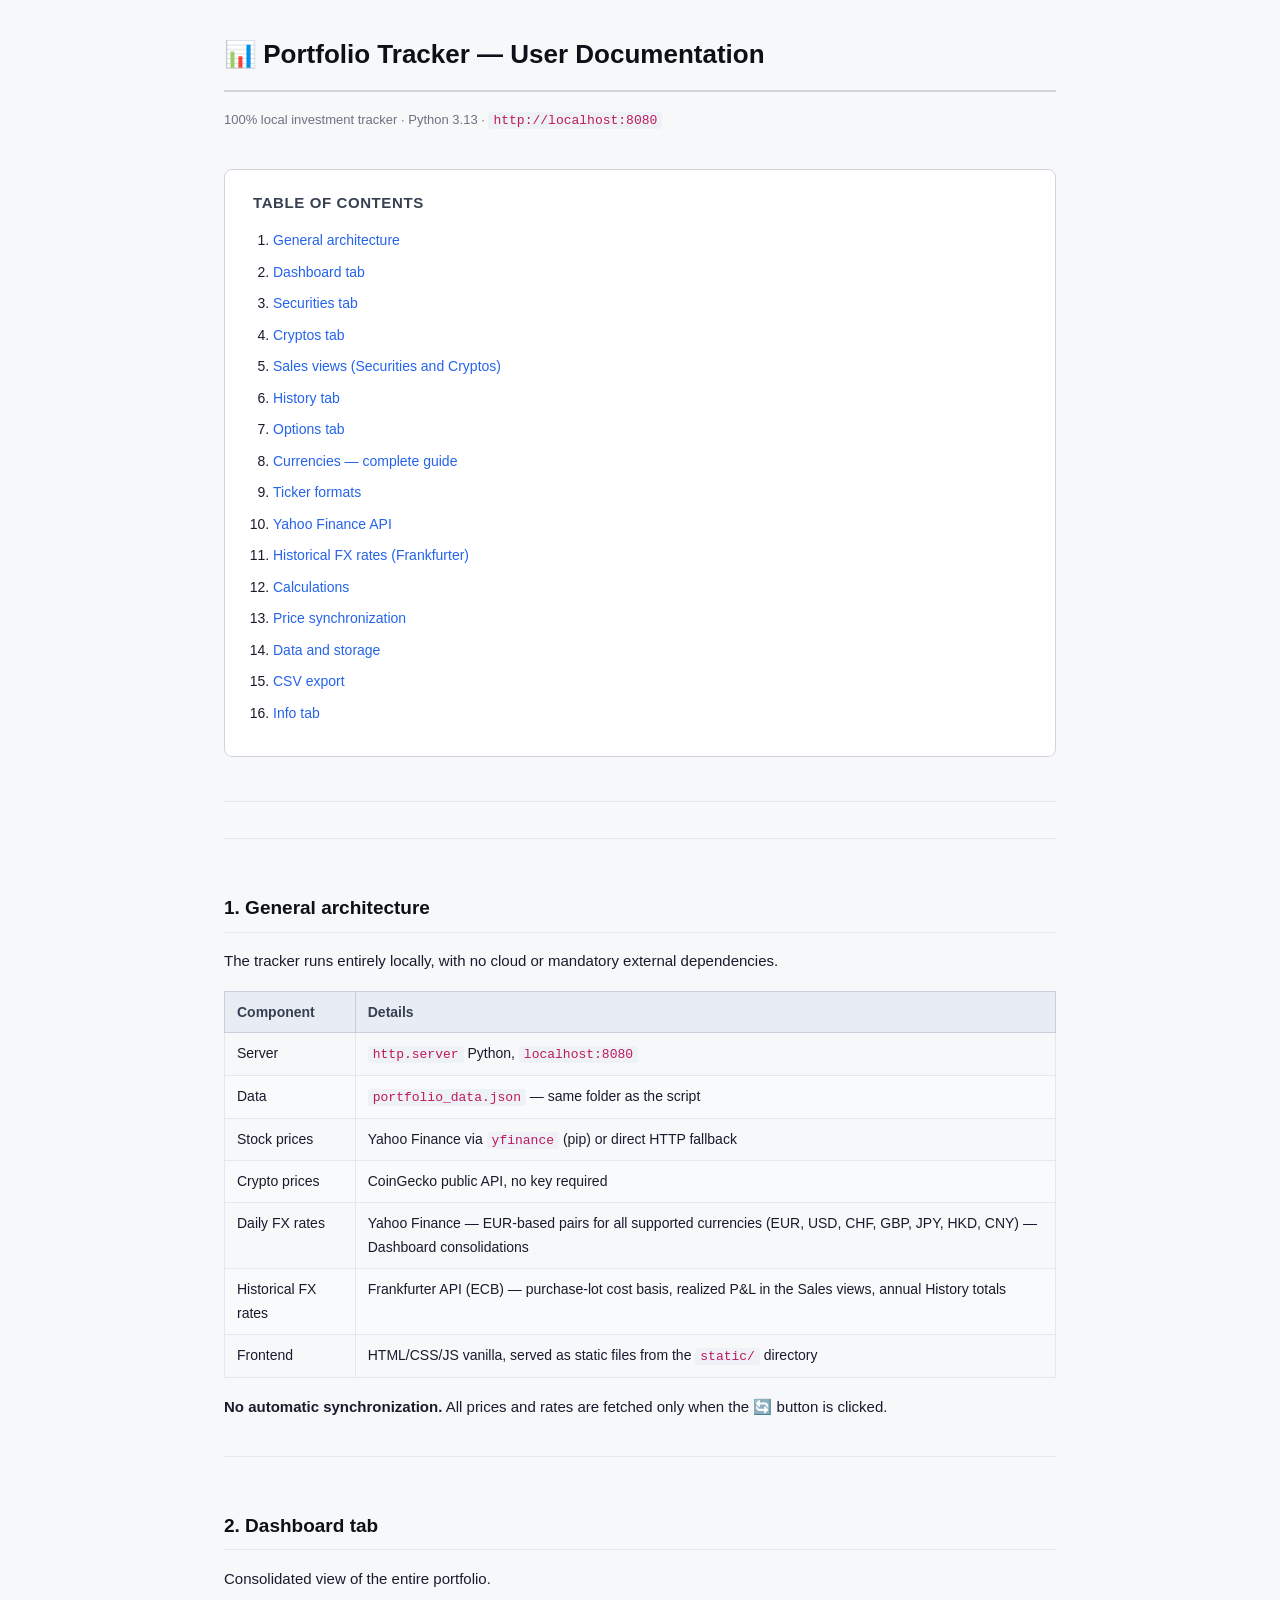
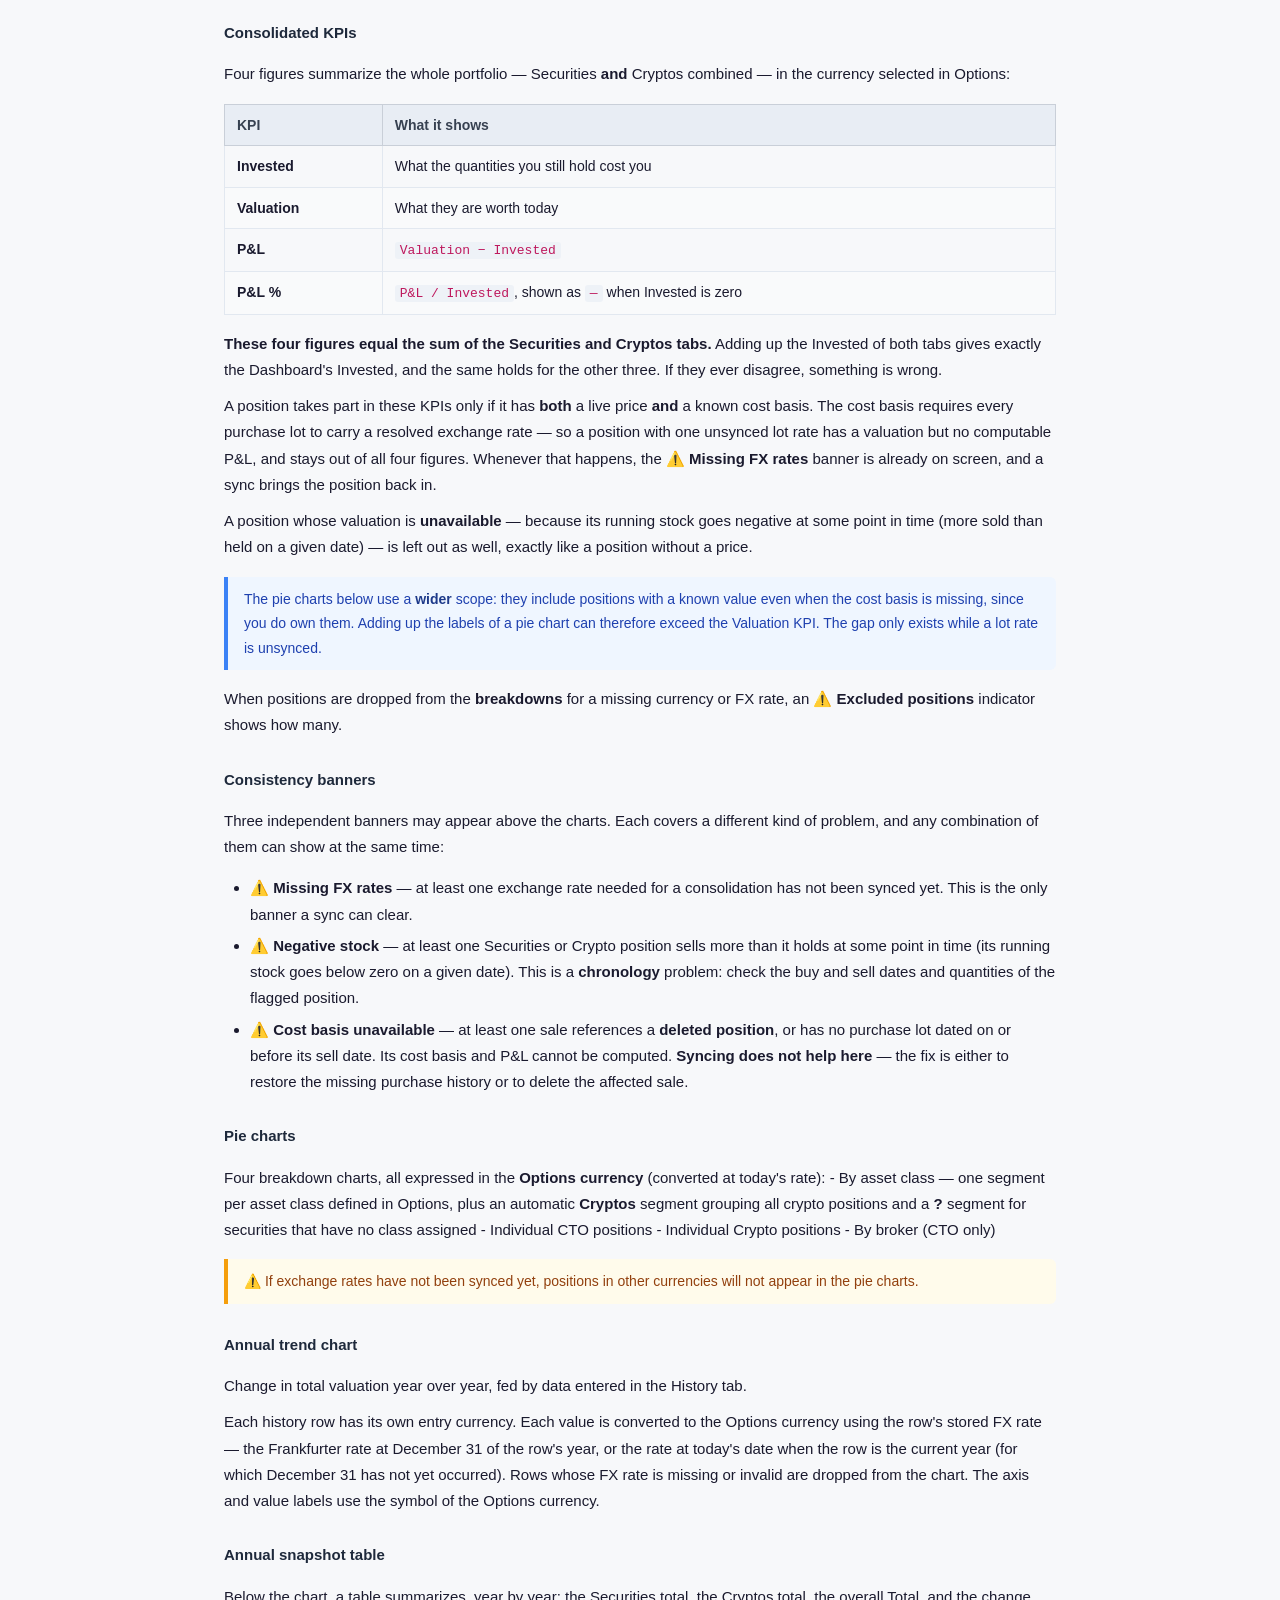
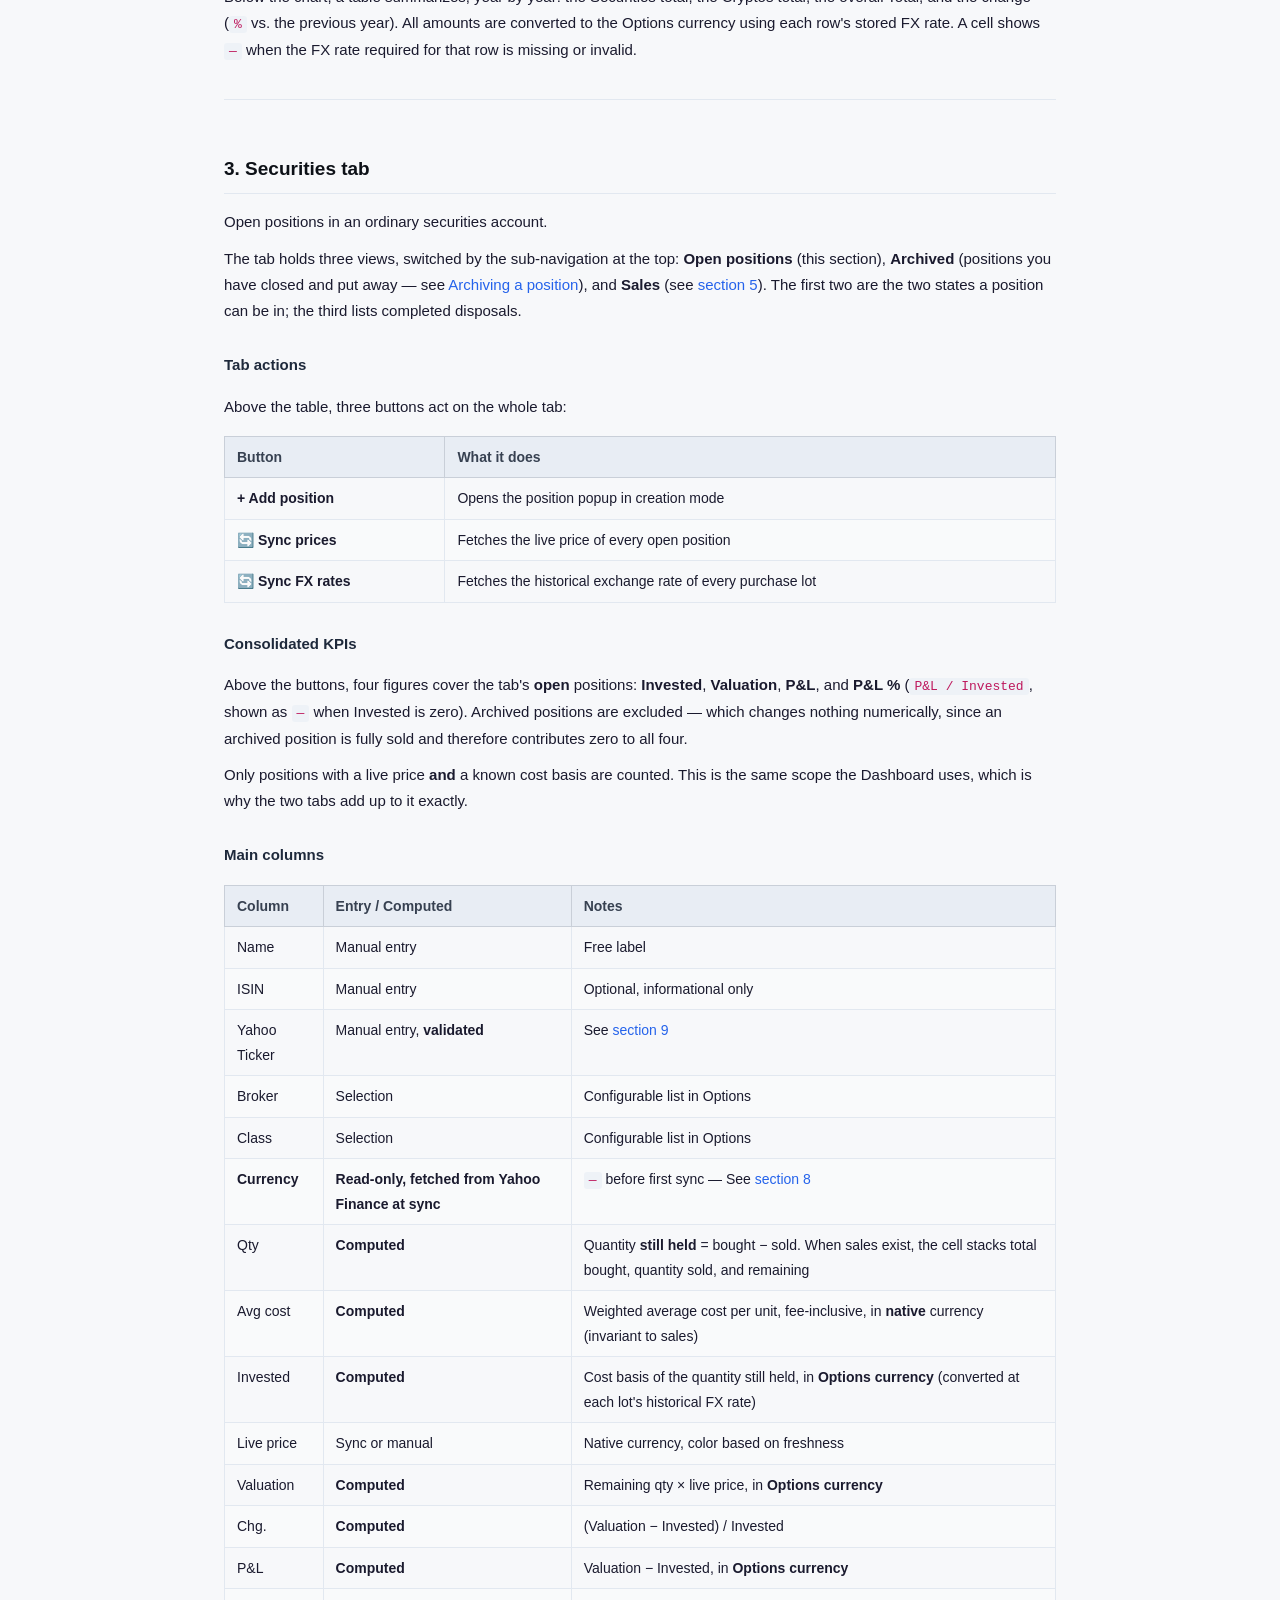
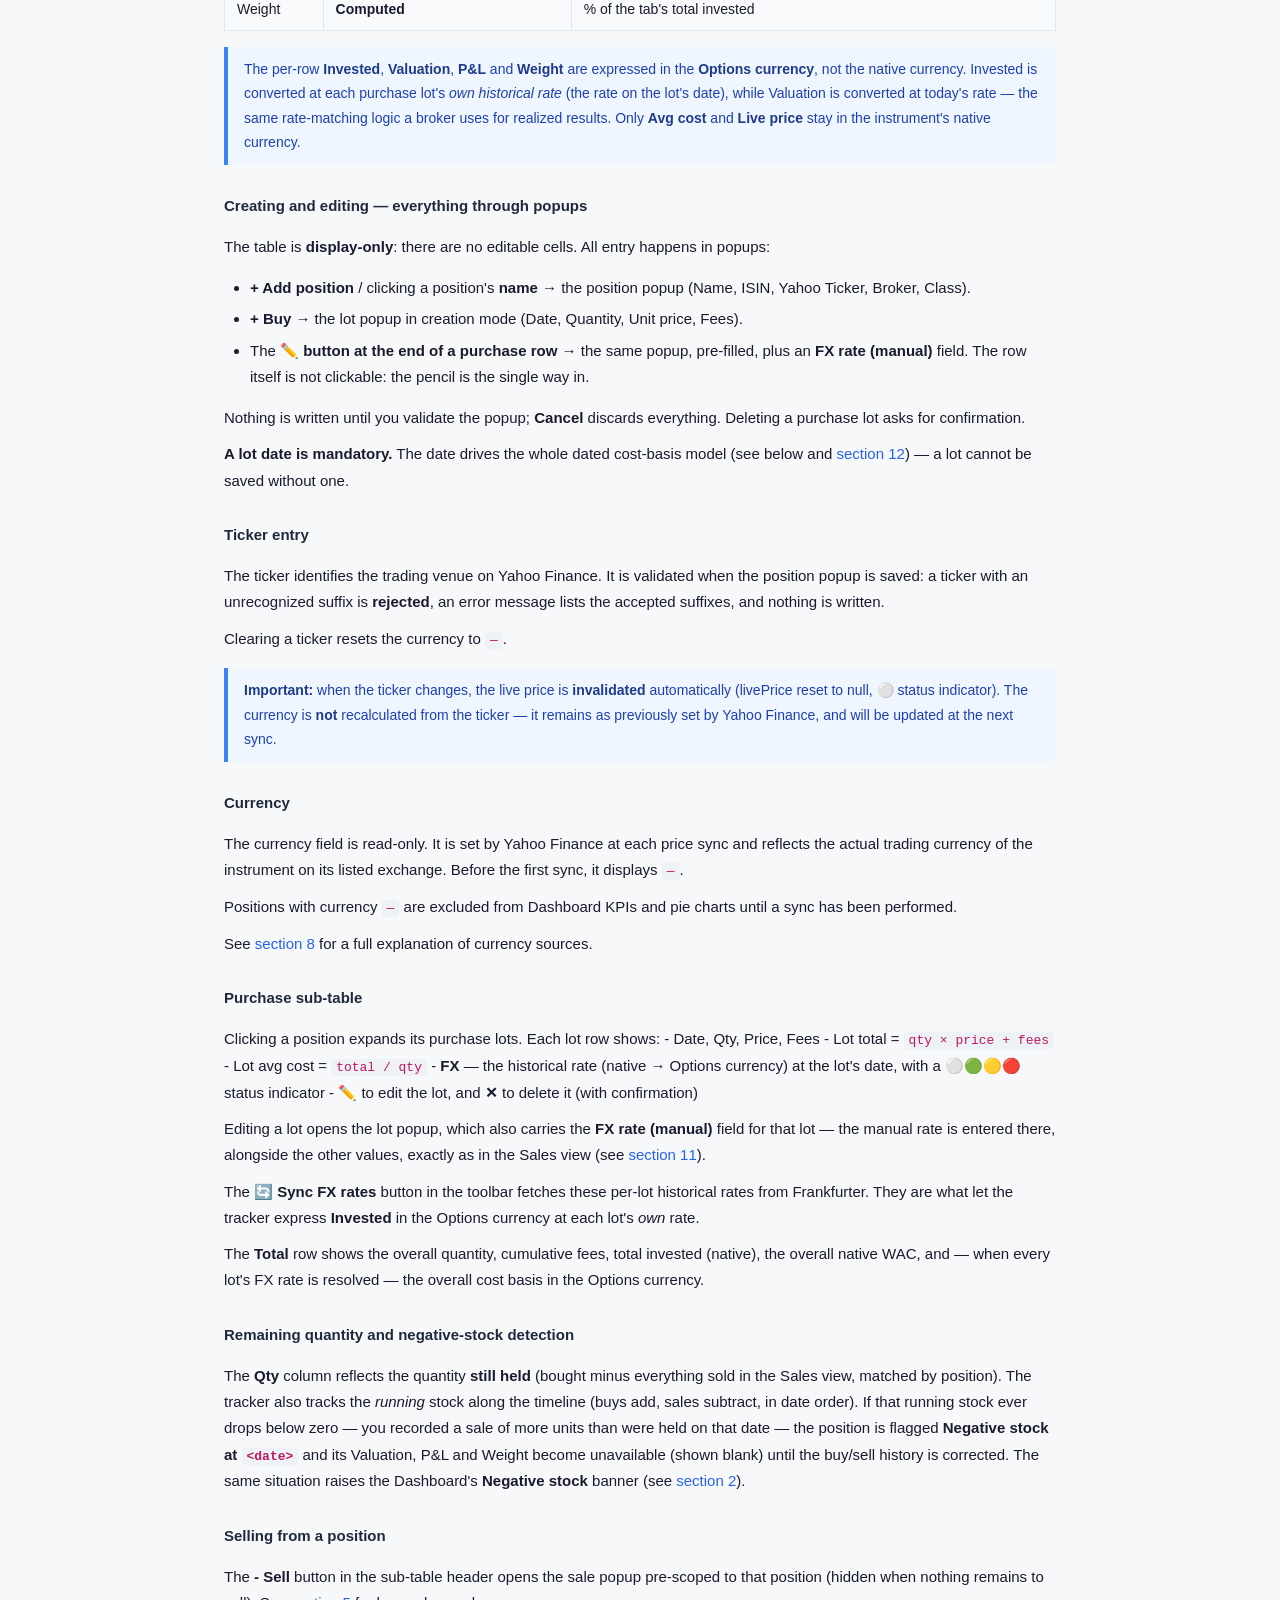
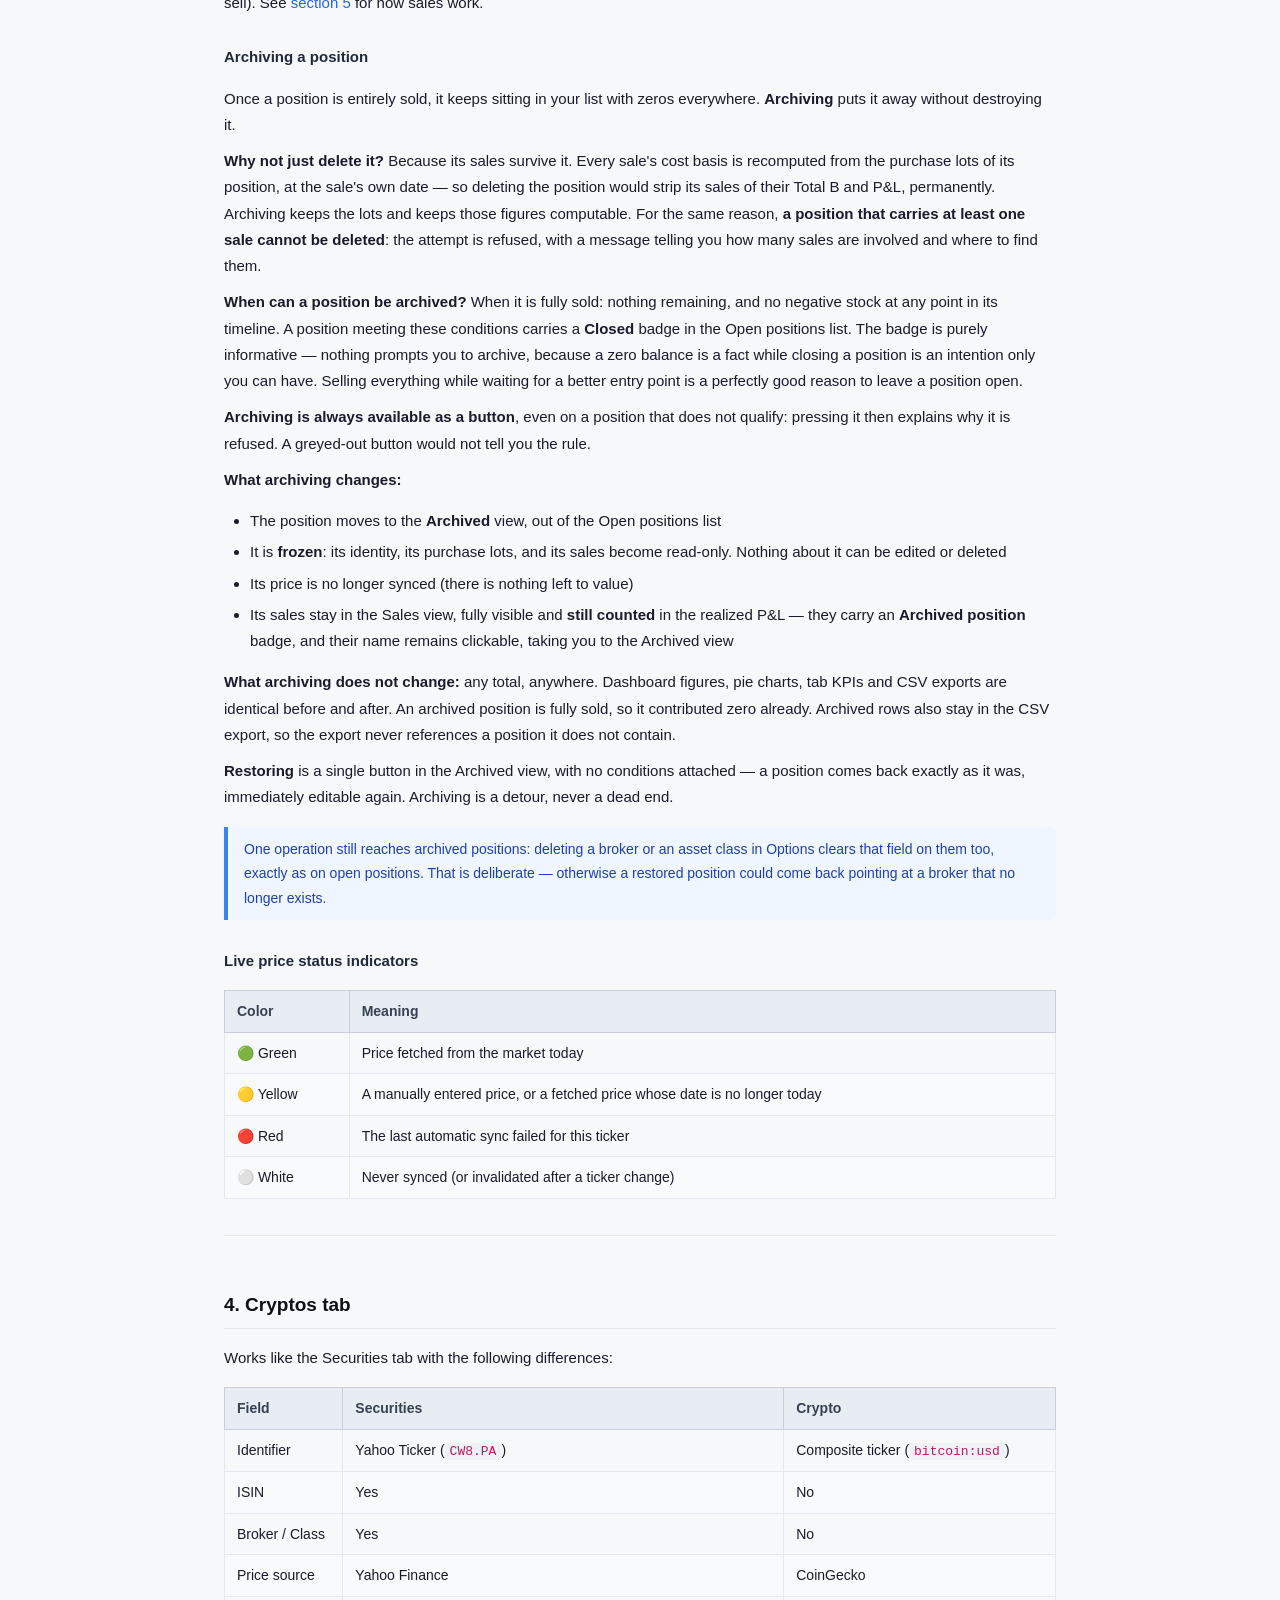
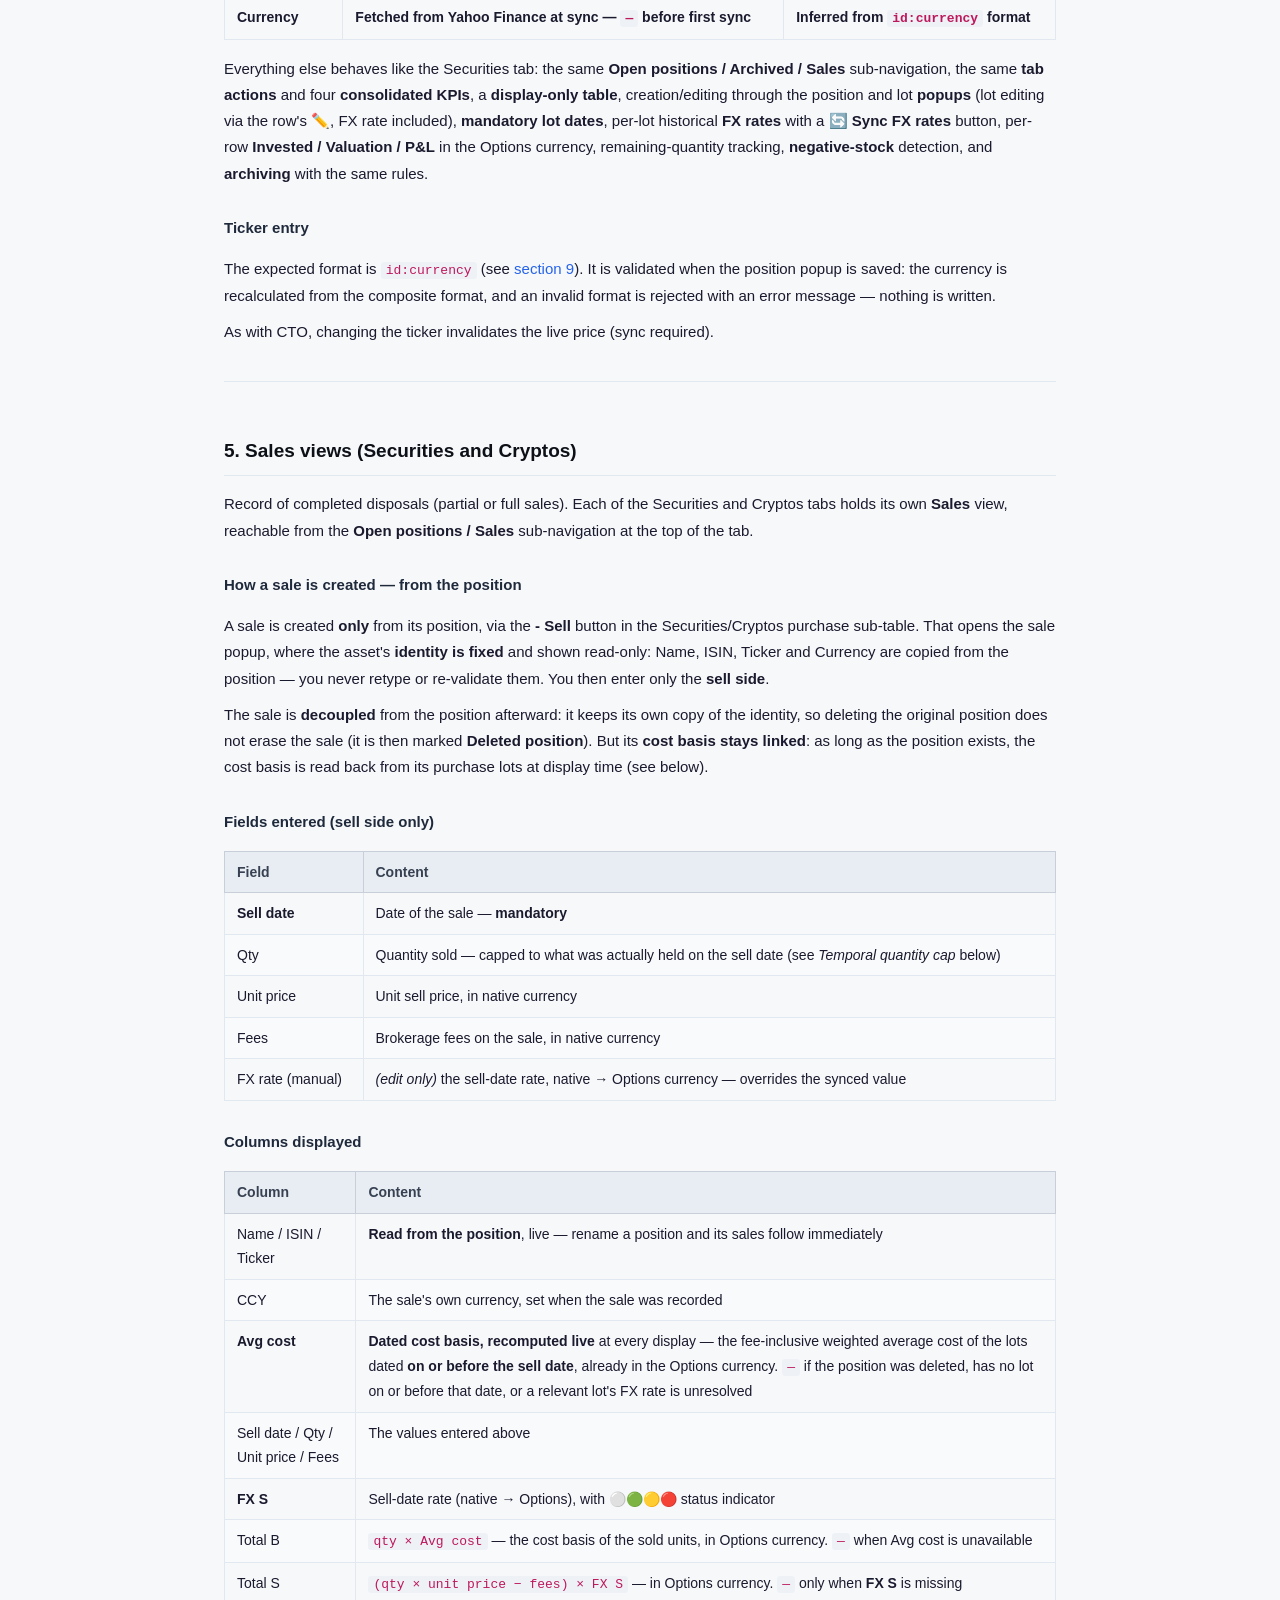
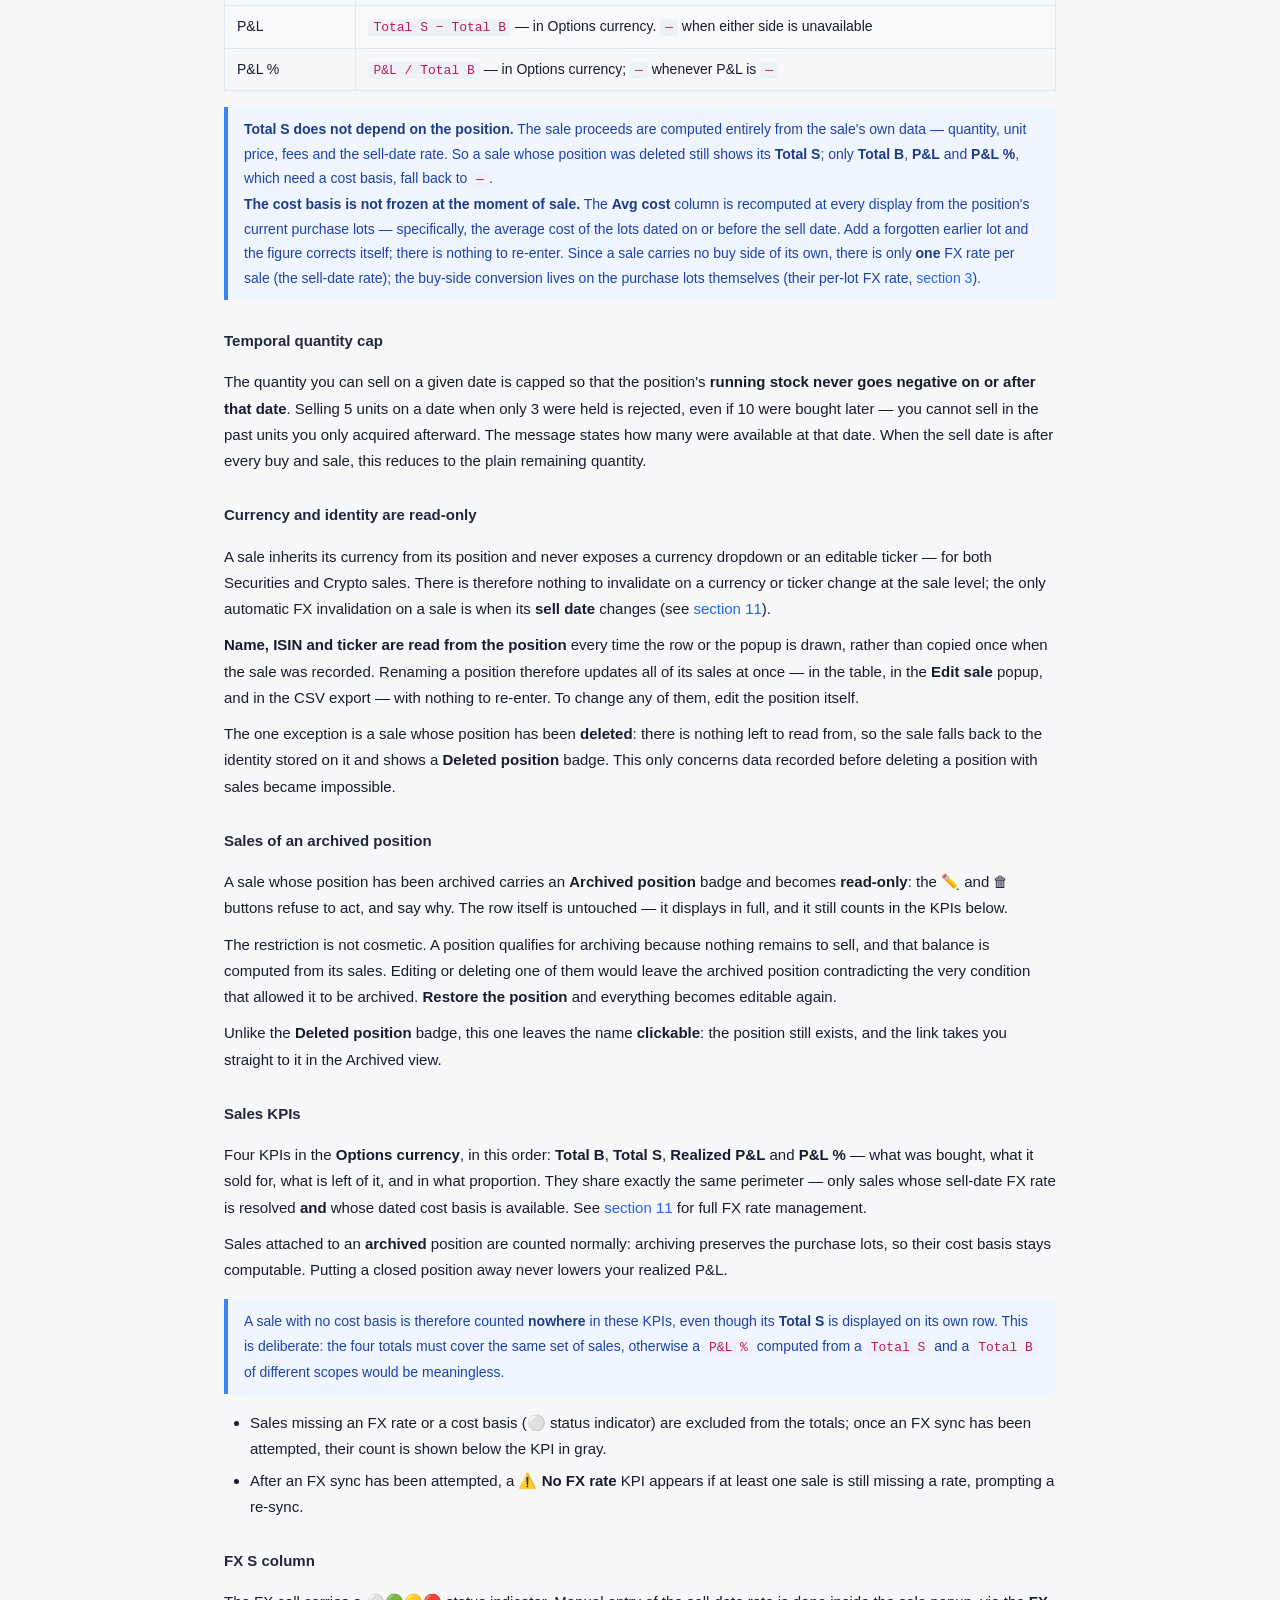
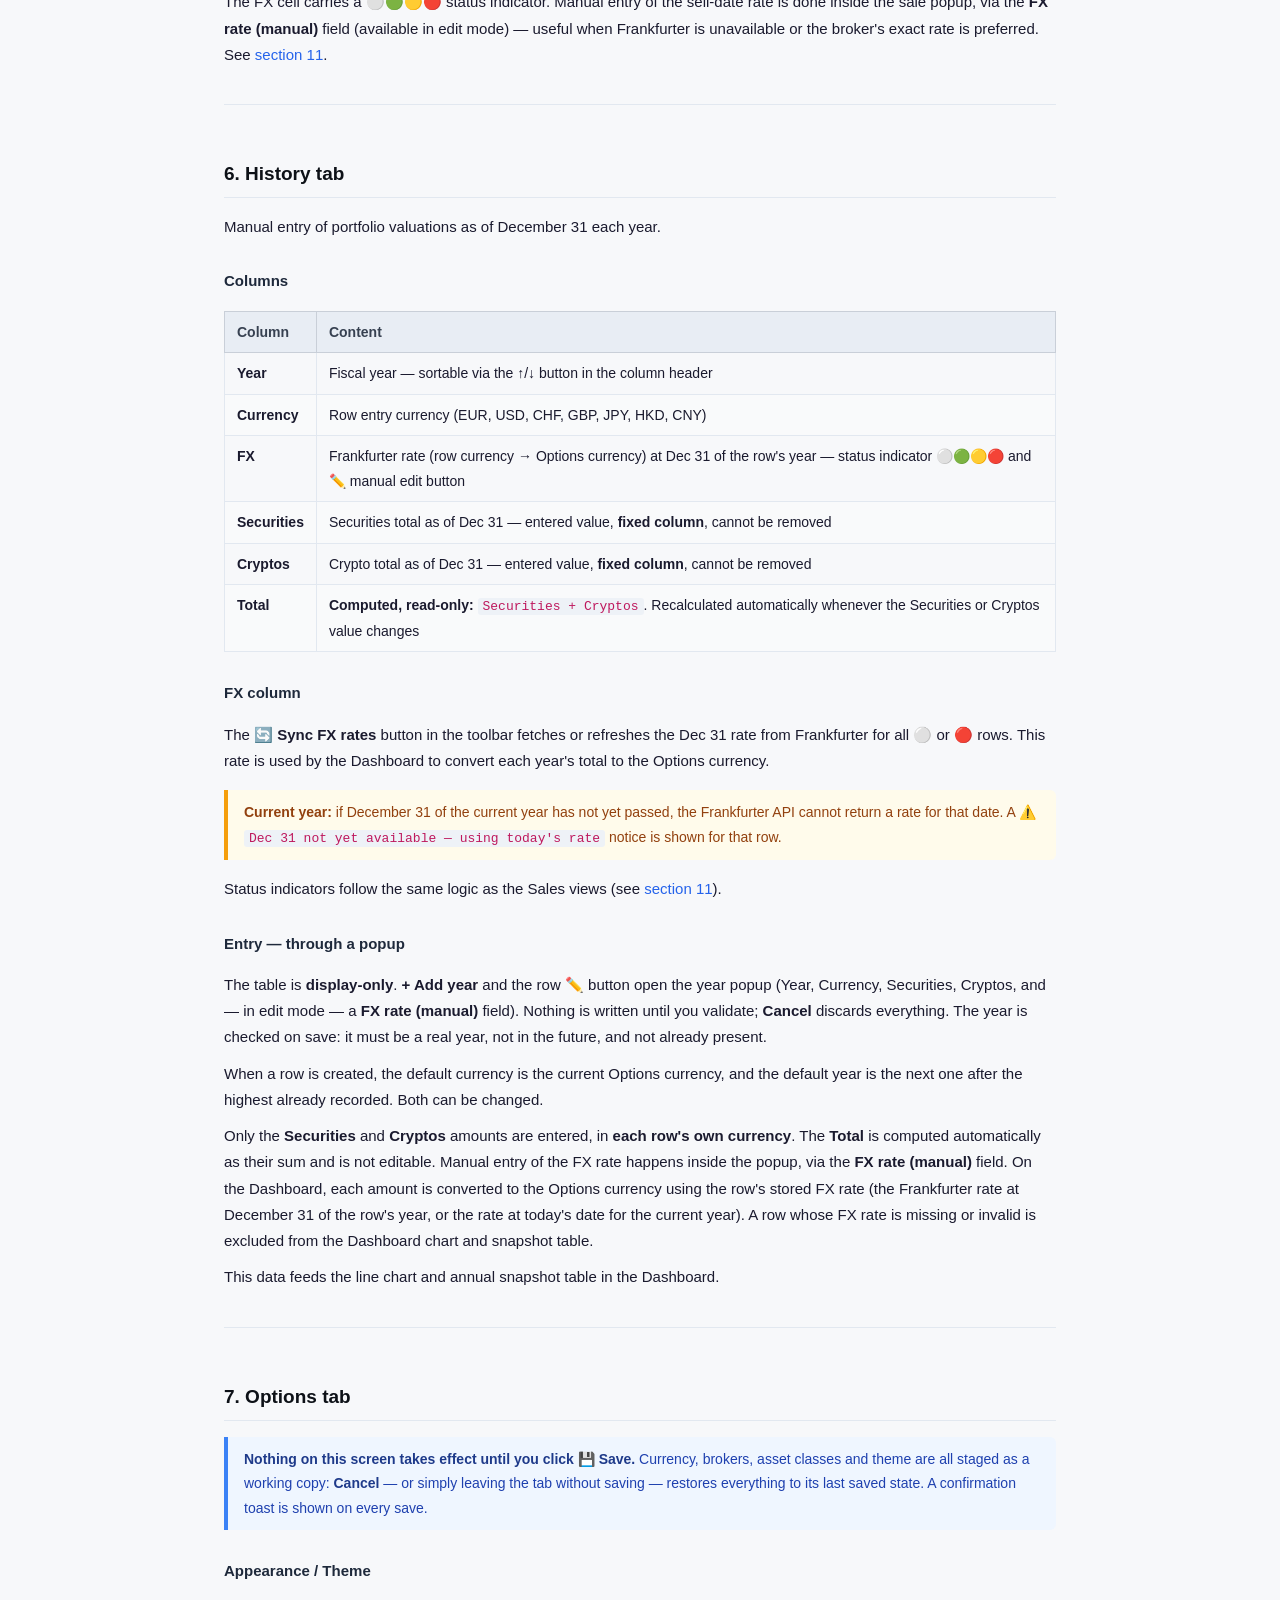
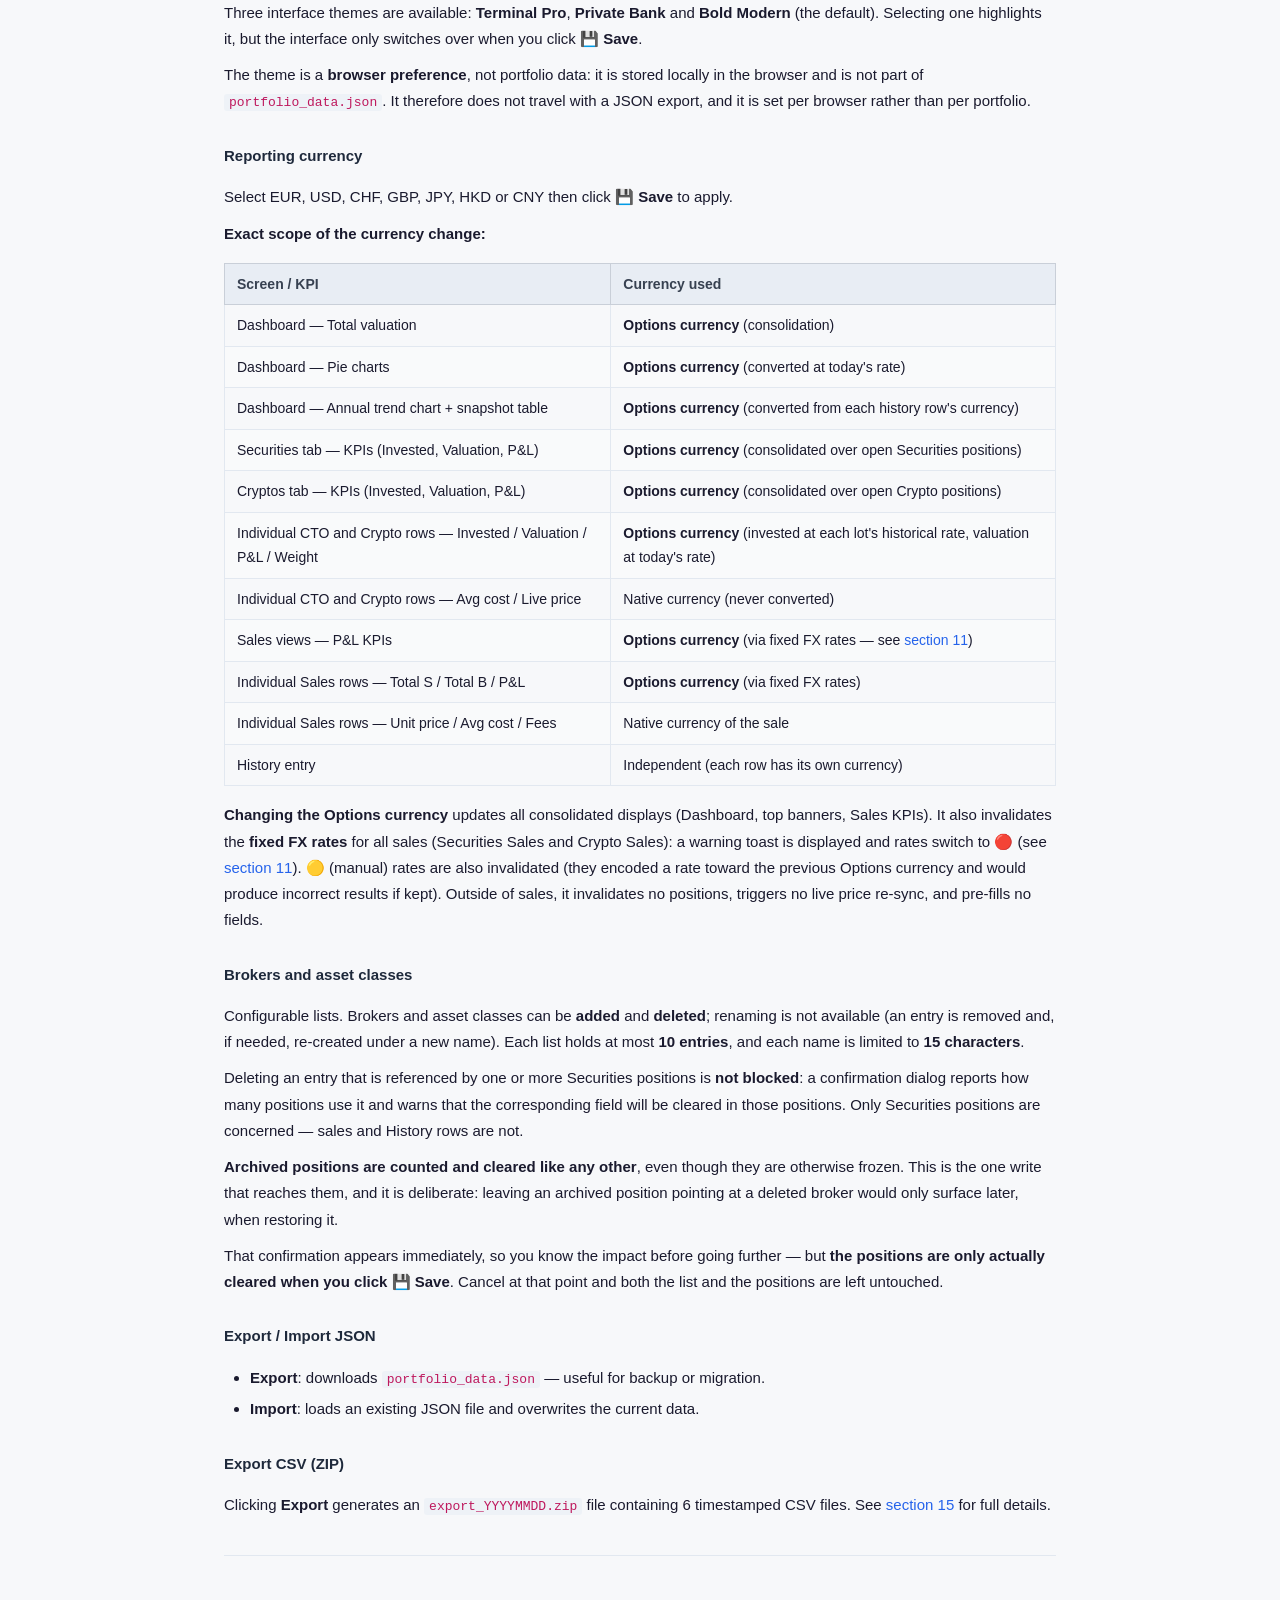
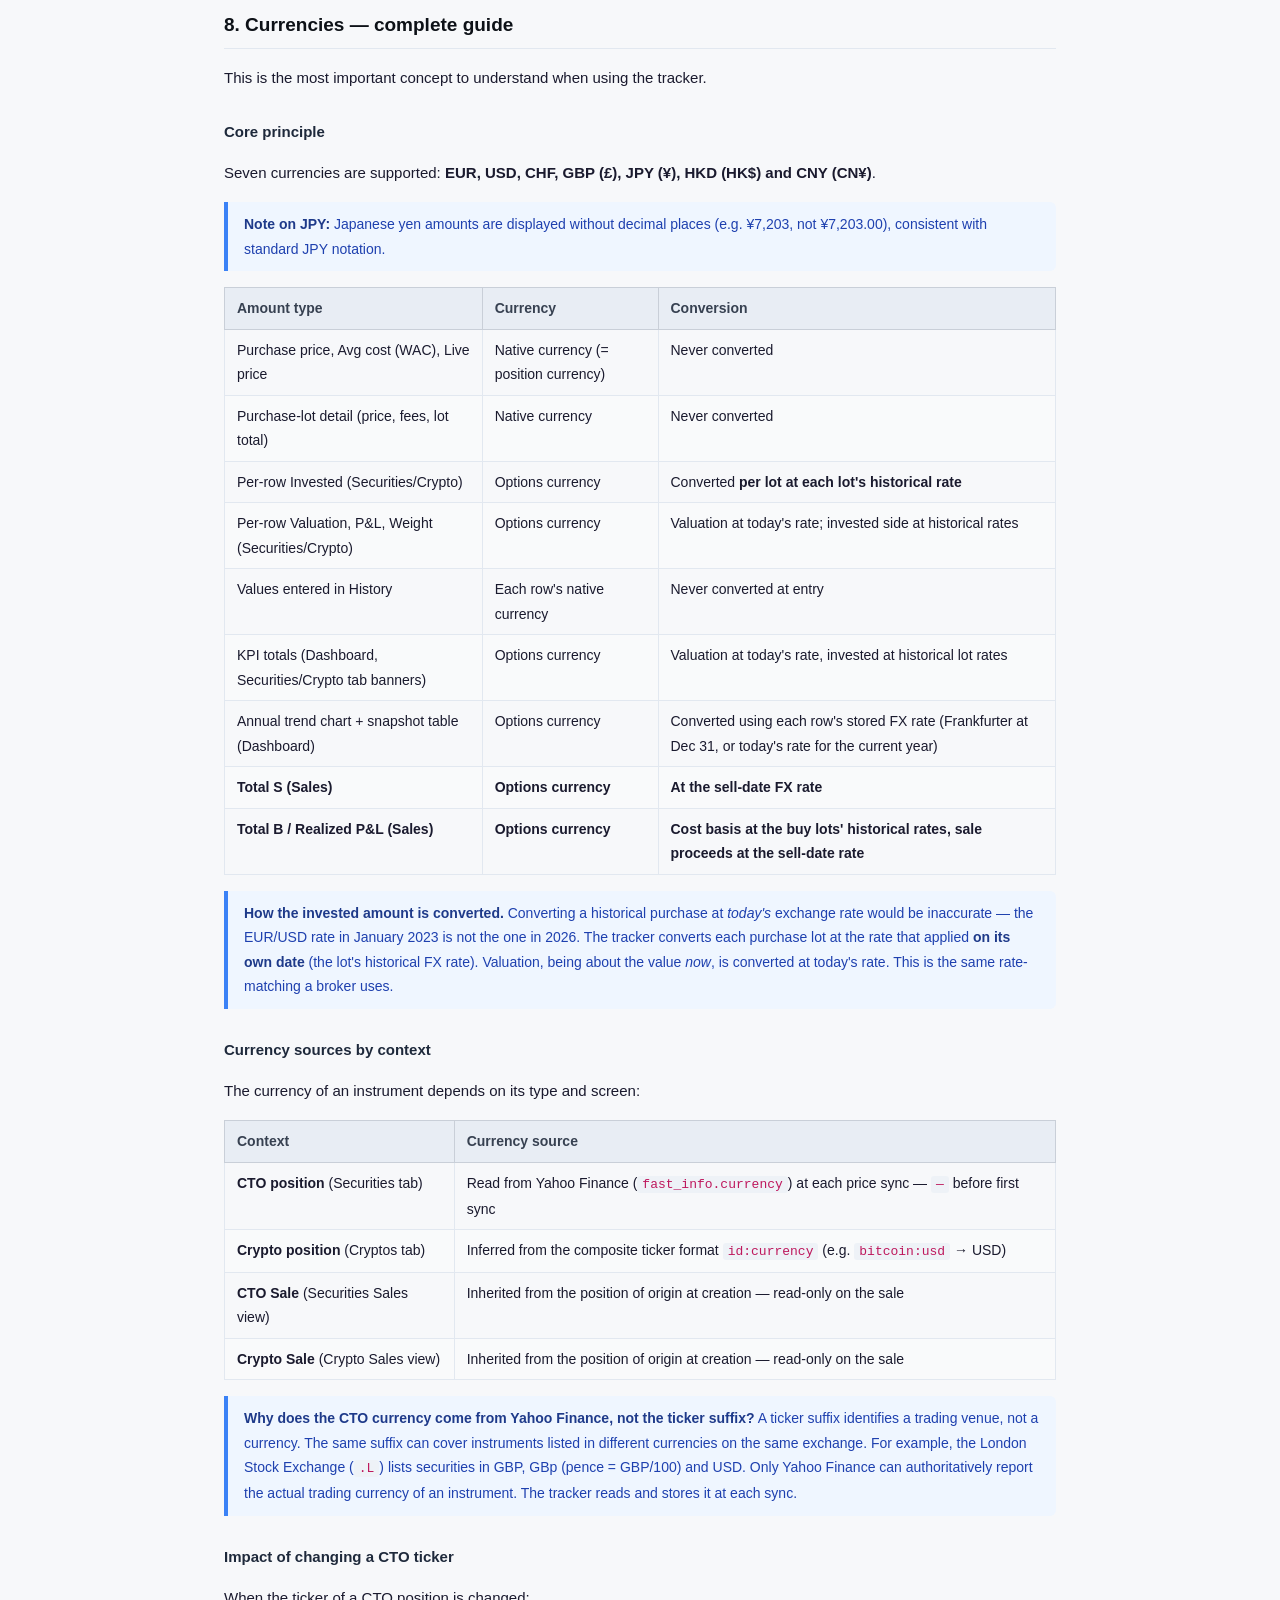
==== commit b3ebf752: "docs: reconversion intégrale de docs.html depuis la source IPARA — archivage documenté, section KPI " ====
--- a/static/docs.html
+++ b/static/docs.html
@@ -41,7 +41,6 @@
 </head>
 <body>
 <div class="page-wrap">
-
 <h1>📊 Portfolio Tracker — User Documentation</h1>
 <p class="subtitle">100% local investment tracker &middot; Python 3.13 &middot; <code>http://localhost:8080</code></p>
 
@@ -52,7 +51,7 @@
     <li><a href="#2-dashboard-tab">Dashboard tab</a></li>
     <li><a href="#3-securities-tab">Securities tab</a></li>
     <li><a href="#4-cryptos-tab">Cryptos tab</a></li>
-    <li><a href="#5-sales-tabs">Securities Sales / Crypto Sales tabs</a></li>
+    <li><a href="#5-sales-tabs">Sales views (Securities and Cryptos)</a></li>
     <li><a href="#6-history-tab">History tab</a></li>
     <li><a href="#7-options-tab">Options tab</a></li>
     <li><a href="#8-currencies--complete-guide">Currencies — complete guide</a></li>
@@ -63,1239 +62,2028 @@
     <li><a href="#13-price-synchronization">Price synchronization</a></li>
     <li><a href="#14-data-and-storage">Data and storage</a></li>
     <li><a href="#15-csv-export">CSV export</a></li>
+    <li><a href="#16-info-tab">Info tab</a></li>
   </ol>
 </div>
 
+
+<hr />
+<hr />
+<p><a id="1-general-architecture"></a></p>
+<h2>1. General architecture</h2>
+<p>The tracker runs entirely locally, with no cloud or mandatory external dependencies.</p>
+<table>
+<thead>
+<tr>
+<th>Component</th>
+<th>Details</th>
+</tr>
+</thead>
+<tbody>
+<tr>
+<td>Server</td>
+<td><code>http.server</code> Python, <code>localhost:8080</code></td>
+</tr>
+<tr>
+<td>Data</td>
+<td><code>portfolio_data.json</code> — same folder as the script</td>
+</tr>
+<tr>
+<td>Stock prices</td>
+<td>Yahoo Finance via <code>yfinance</code> (pip) or direct HTTP fallback</td>
+</tr>
+<tr>
+<td>Crypto prices</td>
+<td>CoinGecko public API, no key required</td>
+</tr>
+<tr>
+<td>Daily FX rates</td>
+<td>Yahoo Finance — EUR-based pairs for all supported currencies (EUR, USD, CHF, GBP, JPY, HKD, CNY) — Dashboard consolidations</td>
+</tr>
+<tr>
+<td>Historical FX rates</td>
+<td>Frankfurter API (ECB) — purchase-lot cost basis, realized P&amp;L in the Sales views, annual History totals</td>
+</tr>
+<tr>
+<td>Frontend</td>
+<td>HTML/CSS/JS vanilla, served as static files from the <code>static/</code> directory</td>
+</tr>
+</tbody>
+</table>
+<p><strong>No automatic synchronization.</strong> All prices and rates are fetched only when the 🔄 button is clicked.</p>
+<hr />
+<p><a id="2-dashboard-tab"></a></p>
+<h2>2. Dashboard tab</h2>
+<p>Consolidated view of the entire portfolio.</p>
+<h3>Consolidated KPIs</h3>
+<p>Four figures summarize the whole portfolio — Securities <strong>and</strong> Cryptos combined — in the currency selected in Options:</p>
+<table>
+<thead>
+<tr>
+<th>KPI</th>
+<th>What it shows</th>
+</tr>
+</thead>
+<tbody>
+<tr>
+<td><strong>Invested</strong></td>
+<td>What the quantities you still hold cost you</td>
+</tr>
+<tr>
+<td><strong>Valuation</strong></td>
+<td>What they are worth today</td>
+</tr>
+<tr>
+<td><strong>P&amp;L</strong></td>
+<td><code>Valuation − Invested</code></td>
+</tr>
+<tr>
+<td><strong>P&amp;L %</strong></td>
+<td><code>P&amp;L / Invested</code>, shown as <code>—</code> when Invested is zero</td>
+</tr>
+</tbody>
+</table>
+<p><strong>These four figures equal the sum of the Securities and Cryptos tabs.</strong> Adding up the Invested of both tabs gives exactly the Dashboard's Invested, and the same holds for the other three. If they ever disagree, something is wrong.</p>
+<p>A position takes part in these KPIs only if it has <strong>both</strong> a live price <strong>and</strong> a known cost basis. The cost basis requires every purchase lot to carry a resolved exchange rate — so a position with one unsynced lot rate has a valuation but no computable P&amp;L, and stays out of all four figures. Whenever that happens, the <strong>⚠️ Missing FX rates</strong> banner is already on screen, and a sync brings the position back in.</p>
+<p>A position whose valuation is <strong>unavailable</strong> — because its running stock goes negative at some point in time (more sold than held on a given date) — is left out as well, exactly like a position without a price.</p>
+<blockquote>
+<p>The pie charts below use a <strong>wider</strong> scope: they include positions with a known value even when the cost basis is missing, since you do own them. Adding up the labels of a pie chart can therefore exceed the Valuation KPI. The gap only exists while a lot rate is unsynced.</p>
+</blockquote>
+<p>When positions are dropped from the <strong>breakdowns</strong> for a missing currency or FX rate, an <strong>⚠️ Excluded positions</strong> indicator shows how many.</p>
+<h3>Consistency banners</h3>
+<p>Three independent banners may appear above the charts. Each covers a different kind of problem, and any combination of them can show at the same time:</p>
+<ul>
+<li><strong>⚠️ Missing FX rates</strong> — at least one exchange rate needed for a consolidation has not been synced yet. This is the only banner a sync can clear.</li>
+<li><strong>⚠️ Negative stock</strong> — at least one Securities or Crypto position sells more than it holds at some point in time (its running stock goes below zero on a given date). This is a <strong>chronology</strong> problem: check the buy and sell dates and quantities of the flagged position.</li>
+<li><strong>⚠️ Cost basis unavailable</strong> — at least one sale references a <strong>deleted position</strong>, or has no purchase lot dated on or before its sell date. Its cost basis and P&amp;L cannot be computed. <strong>Syncing does not help here</strong> — the fix is either to restore the missing purchase history or to delete the affected sale.</li>
+</ul>
+<h3>Pie charts</h3>
+<p>Four breakdown charts, all expressed in the <strong>Options currency</strong> (converted at today's rate):
+- By asset class — one segment per asset class defined in Options, plus an automatic <strong>Cryptos</strong> segment grouping all crypto positions and a <strong>?</strong> segment for securities that have no class assigned
+- Individual CTO positions
+- Individual Crypto positions
+- By broker (CTO only)</p>
+<div class="warning"><p>⚠️ If exchange rates have not been synced yet, positions in other currencies will not appear in the pie charts.</p></div>
+<h3>Annual trend chart</h3>
+<p>Change in total valuation year over year, fed by data entered in the History tab.</p>
+<p>Each history row has its own entry currency. Each value is converted to the Options currency using the row's stored FX rate — the Frankfurter rate at December 31 of the row's year, or the rate at today's date when the row is the current year (for which December 31 has not yet occurred). Rows whose FX rate is missing or invalid are dropped from the chart. The axis and value labels use the symbol of the Options currency.</p>
+<h3>Annual snapshot table</h3>
+<p>Below the chart, a table summarizes, year by year: the Securities total, the Cryptos total, the overall Total, and the change (<code>%</code> vs. the previous year). All amounts are converted to the Options currency using each row's stored FX rate. A cell shows <code>—</code> when the FX rate required for that row is missing or invalid.</p>
+<hr />
+<p><a id="3-securities-tab"></a></p>
+<h2>3. Securities tab</h2>
+<p>Open positions in an ordinary securities account.</p>
+<p>The tab holds three views, switched by the sub-navigation at the top: <strong>Open positions</strong> (this section), <strong>Archived</strong> (positions you have closed and put away — see <a href="#archiving-a-position">Archiving a position</a>), and <strong>Sales</strong> (see <a href="#5-sales-tabs">section 5</a>). The first two are the two states a position can be in; the third lists completed disposals.</p>
+<h3>Tab actions</h3>
+<p>Above the table, three buttons act on the whole tab:</p>
+<table>
+<thead>
+<tr>
+<th>Button</th>
+<th>What it does</th>
+</tr>
+</thead>
+<tbody>
+<tr>
+<td><strong>+ Add position</strong></td>
+<td>Opens the position popup in creation mode</td>
+</tr>
+<tr>
+<td><strong>🔄 Sync prices</strong></td>
+<td>Fetches the live price of every open position</td>
+</tr>
+<tr>
+<td><strong>🔄 Sync FX rates</strong></td>
+<td>Fetches the historical exchange rate of every purchase lot</td>
+</tr>
+</tbody>
+</table>
+<h3>Consolidated KPIs</h3>
+<p>Above the buttons, four figures cover the tab's <strong>open</strong> positions: <strong>Invested</strong>, <strong>Valuation</strong>, <strong>P&amp;L</strong>, and <strong>P&amp;L %</strong> (<code>P&amp;L / Invested</code>, shown as <code>—</code> when Invested is zero). Archived positions are excluded — which changes nothing numerically, since an archived position is fully sold and therefore contributes zero to all four.</p>
+<p>Only positions with a live price <strong>and</strong> a known cost basis are counted. This is the same scope the Dashboard uses, which is why the two tabs add up to it exactly.</p>
+<h3>Main columns</h3>
+<table>
+<thead>
+<tr>
+<th>Column</th>
+<th>Entry / Computed</th>
+<th>Notes</th>
+</tr>
+</thead>
+<tbody>
+<tr>
+<td>Name</td>
+<td>Manual entry</td>
+<td>Free label</td>
+</tr>
+<tr>
+<td>ISIN</td>
+<td>Manual entry</td>
+<td>Optional, informational only</td>
+</tr>
+<tr>
+<td>Yahoo Ticker</td>
+<td>Manual entry, <strong>validated</strong></td>
+<td>See <a href="#9-ticker-formats">section 9</a></td>
+</tr>
+<tr>
+<td>Broker</td>
+<td>Selection</td>
+<td>Configurable list in Options</td>
+</tr>
+<tr>
+<td>Class</td>
+<td>Selection</td>
+<td>Configurable list in Options</td>
+</tr>
+<tr>
+<td><strong>Currency</strong></td>
+<td><strong>Read-only, fetched from Yahoo Finance at sync</strong></td>
+<td><code>—</code> before first sync — See <a href="#8-currencies--complete-guide">section 8</a></td>
+</tr>
+<tr>
+<td>Qty</td>
+<td><strong>Computed</strong></td>
+<td>Quantity <strong>still held</strong> = bought − sold. When sales exist, the cell stacks total bought, quantity sold, and remaining</td>
+</tr>
+<tr>
+<td>Avg cost</td>
+<td><strong>Computed</strong></td>
+<td>Weighted average cost per unit, fee-inclusive, in <strong>native</strong> currency (invariant to sales)</td>
+</tr>
+<tr>
+<td>Invested</td>
+<td><strong>Computed</strong></td>
+<td>Cost basis of the quantity still held, in <strong>Options currency</strong> (converted at each lot's historical FX rate)</td>
+</tr>
+<tr>
+<td>Live price</td>
+<td>Sync or manual</td>
+<td>Native currency, color based on freshness</td>
+</tr>
+<tr>
+<td>Valuation</td>
+<td><strong>Computed</strong></td>
+<td>Remaining qty × live price, in <strong>Options currency</strong></td>
+</tr>
+<tr>
+<td>Chg.</td>
+<td><strong>Computed</strong></td>
+<td>(Valuation − Invested) / Invested</td>
+</tr>
+<tr>
+<td>P&amp;L</td>
+<td><strong>Computed</strong></td>
+<td>Valuation − Invested, in <strong>Options currency</strong></td>
+</tr>
+<tr>
+<td>Weight</td>
+<td><strong>Computed</strong></td>
+<td>% of the tab's total invested</td>
+</tr>
+</tbody>
+</table>
+<blockquote>
+<p>The per-row <strong>Invested</strong>, <strong>Valuation</strong>, <strong>P&amp;L</strong> and <strong>Weight</strong> are expressed in the <strong>Options currency</strong>, not the native currency. Invested is converted at each purchase lot's <em>own historical rate</em> (the rate on the lot's date), while Valuation is converted at today's rate — the same rate-matching logic a broker uses for realized results. Only <strong>Avg cost</strong> and <strong>Live price</strong> stay in the instrument's native currency.</p>
+</blockquote>
+<h3>Creating and editing — everything through popups</h3>
+<p>The table is <strong>display-only</strong>: there are no editable cells. All entry happens in popups:</p>
+<ul>
+<li><strong>+ Add position</strong> / clicking a position's <strong>name</strong> → the position popup (Name, ISIN, Yahoo Ticker, Broker, Class).</li>
+<li><strong>+ Buy</strong> → the lot popup in creation mode (Date, Quantity, Unit price, Fees).</li>
+<li>The <strong>✏️ button at the end of a purchase row</strong> → the same popup, pre-filled, plus an <strong>FX rate (manual)</strong> field. The row itself is not clickable: the pencil is the single way in.</li>
+</ul>
+<p>Nothing is written until you validate the popup; <strong>Cancel</strong> discards everything. Deleting a purchase lot asks for confirmation.</p>
+<p><strong>A lot date is mandatory.</strong> The date drives the whole dated cost-basis model (see below and <a href="#12-calculations">section 12</a>) — a lot cannot be saved without one.</p>
+<h3>Ticker entry</h3>
+<p>The ticker identifies the trading venue on Yahoo Finance. It is validated when the position popup is saved: a ticker with an unrecognized suffix is <strong>rejected</strong>, an error message lists the accepted suffixes, and nothing is written.</p>
+<p>Clearing a ticker resets the currency to <code>—</code>.</p>
+<blockquote>
+<p><strong>Important:</strong> when the ticker changes, the live price is <strong>invalidated</strong> automatically (livePrice reset to null, ⚪ status indicator). The currency is <strong>not</strong> recalculated from the ticker — it remains as previously set by Yahoo Finance, and will be updated at the next sync.</p>
+</blockquote>
+<h3>Currency</h3>
+<p>The currency field is read-only. It is set by Yahoo Finance at each price sync and reflects the actual trading currency of the instrument on its listed exchange. Before the first sync, it displays <code>—</code>.</p>
+<p>Positions with currency <code>—</code> are excluded from Dashboard KPIs and pie charts until a sync has been performed.</p>
+<p>See <a href="#8-currencies--complete-guide">section 8</a> for a full explanation of currency sources.</p>
+<h3>Purchase sub-table</h3>
+<p>Clicking a position expands its purchase lots. Each lot row shows:
+- Date, Qty, Price, Fees
+- Lot total = <code>qty × price + fees</code>
+- Lot avg cost = <code>total / qty</code>
+- <strong>FX</strong> — the historical rate (native → Options currency) at the lot's date, with a ⚪🟢🟡🔴 status indicator
+- <strong>✏️</strong> to edit the lot, and <strong>✕</strong> to delete it (with confirmation)</p>
+<p>Editing a lot opens the lot popup, which also carries the <strong>FX rate (manual)</strong> field for that lot — the manual rate is entered there, alongside the other values, exactly as in the Sales view (see <a href="#11-historical-fx-rates-frankfurter">section 11</a>).</p>
+<p>The <strong>🔄 Sync FX rates</strong> button in the toolbar fetches these per-lot historical rates from Frankfurter. They are what let the tracker express <strong>Invested</strong> in the Options currency at each lot's <em>own</em> rate.</p>
+<p>The <strong>Total</strong> row shows the overall quantity, cumulative fees, total invested (native), the overall native WAC, and — when every lot's FX rate is resolved — the overall cost basis in the Options currency.</p>
+<h3>Remaining quantity and negative-stock detection</h3>
+<p>The <strong>Qty</strong> column reflects the quantity <strong>still held</strong> (bought minus everything sold in the Sales view, matched by position). The tracker also tracks the <em>running</em> stock along the timeline (buys add, sales subtract, in date order). If that running stock ever drops below zero — you recorded a sale of more units than were held on that date — the position is flagged <strong>Negative stock at <code>&lt;date&gt;</code></strong> and its Valuation, P&amp;L and Weight become unavailable (shown blank) until the buy/sell history is corrected. The same situation raises the Dashboard's <strong>Negative stock</strong> banner (see <a href="#2-dashboard-tab">section 2</a>).</p>
+<h3>Selling from a position</h3>
+<p>The <strong>- Sell</strong> button in the sub-table header opens the sale popup pre-scoped to that position (hidden when nothing remains to sell). See <a href="#5-sales-tabs">section 5</a> for how sales work.</p>
+<p><a id="archiving-a-position"></a></p>
+<h3>Archiving a position</h3>
+<p>Once a position is entirely sold, it keeps sitting in your list with zeros everywhere. <strong>Archiving</strong> puts it away without destroying it.</p>
+<p><strong>Why not just delete it?</strong> Because its sales survive it. Every sale's cost basis is recomputed from the purchase lots of its position, at the sale's own date — so deleting the position would strip its sales of their Total B and P&amp;L, permanently. Archiving keeps the lots and keeps those figures computable. For the same reason, <strong>a position that carries at least one sale cannot be deleted</strong>: the attempt is refused, with a message telling you how many sales are involved and where to find them.</p>
+<p><strong>When can a position be archived?</strong> When it is fully sold: nothing remaining, and no negative stock at any point in its timeline. A position meeting these conditions carries a <strong>Closed</strong> badge in the Open positions list. The badge is purely informative — nothing prompts you to archive, because a zero balance is a fact while closing a position is an intention only you can have. Selling everything while waiting for a better entry point is a perfectly good reason to leave a position open.</p>
+<p><strong>Archiving is always available as a button</strong>, even on a position that does not qualify: pressing it then explains why it is refused. A greyed-out button would not tell you the rule.</p>
+<p><strong>What archiving changes:</strong></p>
+<ul>
+<li>The position moves to the <strong>Archived</strong> view, out of the Open positions list</li>
+<li>It is <strong>frozen</strong>: its identity, its purchase lots, and its sales become read-only. Nothing about it can be edited or deleted</li>
+<li>Its price is no longer synced (there is nothing left to value)</li>
+<li>Its sales stay in the Sales view, fully visible and <strong>still counted</strong> in the realized P&amp;L — they carry an <strong>Archived position</strong> badge, and their name remains clickable, taking you to the Archived view</li>
+</ul>
+<p><strong>What archiving does not change:</strong> any total, anywhere. Dashboard figures, pie charts, tab KPIs and CSV exports are identical before and after. An archived position is fully sold, so it contributed zero already. Archived rows also stay in the CSV export, so the export never references a position it does not contain.</p>
+<p><strong>Restoring</strong> is a single button in the Archived view, with no conditions attached — a position comes back exactly as it was, immediately editable again. Archiving is a detour, never a dead end.</p>
+<blockquote>
+<p>One operation still reaches archived positions: deleting a broker or an asset class in Options clears that field on them too, exactly as on open positions. That is deliberate — otherwise a restored position could come back pointing at a broker that no longer exists.</p>
+</blockquote>
+<h3>Live price status indicators</h3>
+<table>
+<thead>
+<tr>
+<th>Color</th>
+<th>Meaning</th>
+</tr>
+</thead>
+<tbody>
+<tr>
+<td>🟢 Green</td>
+<td>Price fetched from the market today</td>
+</tr>
+<tr>
+<td>🟡 Yellow</td>
+<td>A manually entered price, or a fetched price whose date is no longer today</td>
+</tr>
+<tr>
+<td>🔴 Red</td>
+<td>The last automatic sync failed for this ticker</td>
+</tr>
+<tr>
+<td>⚪ White</td>
+<td>Never synced (or invalidated after a ticker change)</td>
+</tr>
+</tbody>
+</table>
+<hr />
+<p><a id="4-cryptos-tab"></a></p>
+<h2>4. Cryptos tab</h2>
+<p>Works like the Securities tab with the following differences:</p>
+<table>
+<thead>
+<tr>
+<th>Field</th>
+<th>Securities</th>
+<th>Crypto</th>
+</tr>
+</thead>
+<tbody>
+<tr>
+<td>Identifier</td>
+<td>Yahoo Ticker (<code>CW8.PA</code>)</td>
+<td>Composite ticker (<code>bitcoin:usd</code>)</td>
+</tr>
+<tr>
+<td>ISIN</td>
+<td>Yes</td>
+<td>No</td>
+</tr>
+<tr>
+<td>Broker / Class</td>
+<td>Yes</td>
+<td>No</td>
+</tr>
+<tr>
+<td>Price source</td>
+<td>Yahoo Finance</td>
+<td>CoinGecko</td>
+</tr>
+<tr>
+<td><strong>Currency</strong></td>
+<td><strong>Fetched from Yahoo Finance at sync — <code>—</code> before first sync</strong></td>
+<td><strong>Inferred from <code>id:currency</code> format</strong></td>
+</tr>
+</tbody>
+</table>
+<p>Everything else behaves like the Securities tab: the same <strong>Open positions / Archived / Sales</strong> sub-navigation, the same <strong>tab actions</strong> and four <strong>consolidated KPIs</strong>, a <strong>display-only table</strong>, creation/editing through the position and lot <strong>popups</strong> (lot editing via the row's <strong>✏️</strong>, FX rate included), <strong>mandatory lot dates</strong>, per-lot historical <strong>FX rates</strong> with a <strong>🔄 Sync FX rates</strong> button, per-row <strong>Invested / Valuation / P&amp;L</strong> in the Options currency, remaining-quantity tracking, <strong>negative-stock</strong> detection, and <strong>archiving</strong> with the same rules.</p>
+<h3>Ticker entry</h3>
+<p>The expected format is <code>id:currency</code> (see <a href="#9-ticker-formats">section 9</a>). It is validated when the position popup is saved: the currency is recalculated from the composite format, and an invalid format is rejected with an error message — nothing is written.</p>
+<p>As with CTO, changing the ticker invalidates the live price (sync required).</p>
+<hr />
+<p><a id="5-sales-tabs"></a></p>
+<h2>5. Sales views (Securities and Cryptos)</h2>
+<p>Record of completed disposals (partial or full sales). Each of the Securities and Cryptos tabs holds its own <strong>Sales</strong> view, reachable from the <strong>Open positions / Sales</strong> sub-navigation at the top of the tab.</p>
+<h3>How a sale is created — from the position</h3>
+<p>A sale is created <strong>only</strong> from its position, via the <strong>- Sell</strong> button in the Securities/Cryptos purchase sub-table. That opens the sale popup, where the asset's <strong>identity is fixed</strong> and shown read-only: Name, ISIN, Ticker and Currency are copied from the position — you never retype or re-validate them. You then enter only the <strong>sell side</strong>.</p>
+<p>The sale is <strong>decoupled</strong> from the position afterward: it keeps its own copy of the identity, so deleting the original position does not erase the sale (it is then marked <strong>Deleted position</strong>). But its <strong>cost basis stays linked</strong>: as long as the position exists, the cost basis is read back from its purchase lots at display time (see below).</p>
+<h3>Fields entered (sell side only)</h3>
+<table>
+<thead>
+<tr>
+<th>Field</th>
+<th>Content</th>
+</tr>
+</thead>
+<tbody>
+<tr>
+<td><strong>Sell date</strong></td>
+<td>Date of the sale — <strong>mandatory</strong></td>
+</tr>
+<tr>
+<td>Qty</td>
+<td>Quantity sold — capped to what was actually held on the sell date (see <em>Temporal quantity cap</em> below)</td>
+</tr>
+<tr>
+<td>Unit price</td>
+<td>Unit sell price, in native currency</td>
+</tr>
+<tr>
+<td>Fees</td>
+<td>Brokerage fees on the sale, in native currency</td>
+</tr>
+<tr>
+<td>FX rate (manual)</td>
+<td><em>(edit only)</em> the sell-date rate, native → Options currency — overrides the synced value</td>
+</tr>
+</tbody>
+</table>
+<h3>Columns displayed</h3>
+<table>
+<thead>
+<tr>
+<th>Column</th>
+<th>Content</th>
+</tr>
+</thead>
+<tbody>
+<tr>
+<td>Name / ISIN / Ticker</td>
+<td><strong>Read from the position</strong>, live — rename a position and its sales follow immediately</td>
+</tr>
+<tr>
+<td>CCY</td>
+<td>The sale's own currency, set when the sale was recorded</td>
+</tr>
+<tr>
+<td><strong>Avg cost</strong></td>
+<td><strong>Dated cost basis, recomputed live</strong> at every display — the fee-inclusive weighted average cost of the lots dated <strong>on or before the sell date</strong>, already in the Options currency. <code>—</code> if the position was deleted, has no lot on or before that date, or a relevant lot's FX rate is unresolved</td>
+</tr>
+<tr>
+<td>Sell date / Qty / Unit price / Fees</td>
+<td>The values entered above</td>
+</tr>
+<tr>
+<td><strong>FX S</strong></td>
+<td>Sell-date rate (native → Options), with ⚪🟢🟡🔴 status indicator</td>
+</tr>
+<tr>
+<td>Total B</td>
+<td><code>qty × Avg cost</code> — the cost basis of the sold units, in Options currency. <code>—</code> when Avg cost is unavailable</td>
+</tr>
+<tr>
+<td>Total S</td>
+<td><code>(qty × unit price − fees) × FX S</code> — in Options currency. <code>—</code> only when <strong>FX S</strong> is missing</td>
+</tr>
+<tr>
+<td>P&amp;L</td>
+<td><code>Total S − Total B</code> — in Options currency. <code>—</code> when either side is unavailable</td>
+</tr>
+<tr>
+<td>P&amp;L %</td>
+<td><code>P&amp;L / Total B</code> — in Options currency; <code>—</code> whenever P&amp;L is <code>—</code></td>
+</tr>
+</tbody>
+</table>
+<blockquote>
+<p><strong>Total S does not depend on the position.</strong> The sale proceeds are computed entirely from the sale's own data — quantity, unit price, fees and the sell-date rate. So a sale whose position was deleted still shows its <strong>Total S</strong>; only <strong>Total B</strong>, <strong>P&amp;L</strong> and <strong>P&amp;L %</strong>, which need a cost basis, fall back to <code>—</code>.</p>
+<p><strong>The cost basis is not frozen at the moment of sale.</strong> The <strong>Avg cost</strong> column is recomputed at every display from the position's current purchase lots — specifically, the average cost of the lots dated on or before the sell date. Add a forgotten earlier lot and the figure corrects itself; there is nothing to re-enter. Since a sale carries no buy side of its own, there is only <strong>one</strong> FX rate per sale (the sell-date rate); the buy-side conversion lives on the purchase lots themselves (their per-lot FX rate, <a href="#3-securities-tab">section 3</a>).</p>
+</blockquote>
+<h3>Temporal quantity cap</h3>
+<p>The quantity you can sell on a given date is capped so that the position's <strong>running stock never goes negative on or after that date</strong>. Selling 5 units on a date when only 3 were held is rejected, even if 10 were bought later — you cannot sell in the past units you only acquired afterward. The message states how many were available at that date. When the sell date is after every buy and sale, this reduces to the plain remaining quantity.</p>
+<h3>Currency and identity are read-only</h3>
+<p>A sale inherits its currency from its position and never exposes a currency dropdown or an editable ticker — for both Securities and Crypto sales. There is therefore nothing to invalidate on a currency or ticker change at the sale level; the only automatic FX invalidation on a sale is when its <strong>sell date</strong> changes (see <a href="#11-historical-fx-rates-frankfurter">section 11</a>).</p>
+<p><strong>Name, ISIN and ticker are read from the position</strong> every time the row or the popup is drawn, rather than copied once when the sale was recorded. Renaming a position therefore updates all of its sales at once — in the table, in the <strong>Edit sale</strong> popup, and in the CSV export — with nothing to re-enter. To change any of them, edit the position itself.</p>
+<p>The one exception is a sale whose position has been <strong>deleted</strong>: there is nothing left to read from, so the sale falls back to the identity stored on it and shows a <strong>Deleted position</strong> badge. This only concerns data recorded before deleting a position with sales became impossible.</p>
+<h3>Sales of an archived position</h3>
+<p>A sale whose position has been archived carries an <strong>Archived position</strong> badge and becomes <strong>read-only</strong>: the ✏️ and 🗑 buttons refuse to act, and say why. The row itself is untouched — it displays in full, and it still counts in the KPIs below.</p>
+<p>The restriction is not cosmetic. A position qualifies for archiving because nothing remains to sell, and that balance is computed from its sales. Editing or deleting one of them would leave the archived position contradicting the very condition that allowed it to be archived. <strong>Restore the position</strong> and everything becomes editable again.</p>
+<p>Unlike the <strong>Deleted position</strong> badge, this one leaves the name <strong>clickable</strong>: the position still exists, and the link takes you straight to it in the Archived view.</p>
+<h3>Sales KPIs</h3>
+<p>Four KPIs in the <strong>Options currency</strong>, in this order: <strong>Total B</strong>, <strong>Total S</strong>, <strong>Realized P&amp;L</strong> and <strong>P&amp;L %</strong> — what was bought, what it sold for, what is left of it, and in what proportion. They share exactly the same perimeter — only sales whose sell-date FX rate is resolved <strong>and</strong> whose dated cost basis is available. See <a href="#11-historical-fx-rates-frankfurter">section 11</a> for full FX rate management.</p>
+<p>Sales attached to an <strong>archived</strong> position are counted normally: archiving preserves the purchase lots, so their cost basis stays computable. Putting a closed position away never lowers your realized P&amp;L.</p>
+<blockquote>
+<p>A sale with no cost basis is therefore counted <strong>nowhere</strong> in these KPIs, even though its <strong>Total S</strong> is displayed on its own row. This is deliberate: the four totals must cover the same set of sales, otherwise a <code>P&amp;L %</code> computed from a <code>Total S</code> and a <code>Total B</code> of different scopes would be meaningless.</p>
+</blockquote>
+<ul>
+<li>Sales missing an FX rate or a cost basis (⚪ status indicator) are excluded from the totals; once an FX sync has been attempted, their count is shown below the KPI in gray.</li>
+<li>After an FX sync has been attempted, a ⚠️ <strong>No FX rate</strong> KPI appears if at least one sale is still missing a rate, prompting a re-sync.</li>
+</ul>
+<h3>FX S column</h3>
+<p>The FX cell carries a ⚪🟢🟡🔴 status indicator. Manual entry of the sell-date rate is done inside the sale popup, via the <strong>FX rate (manual)</strong> field (available in edit mode) — useful when Frankfurter is unavailable or the broker's exact rate is preferred. See <a href="#11-historical-fx-rates-frankfurter">section 11</a>.</p>
+<hr />
+<p><a id="6-history-tab"></a></p>
+<h2>6. History tab</h2>
+<p>Manual entry of portfolio valuations as of December 31 each year.</p>
+<h3>Columns</h3>
+<table>
+<thead>
+<tr>
+<th>Column</th>
+<th>Content</th>
+</tr>
+</thead>
+<tbody>
+<tr>
+<td><strong>Year</strong></td>
+<td>Fiscal year — sortable via the ↑/↓ button in the column header</td>
+</tr>
+<tr>
+<td><strong>Currency</strong></td>
+<td>Row entry currency (EUR, USD, CHF, GBP, JPY, HKD, CNY)</td>
+</tr>
+<tr>
+<td><strong>FX</strong></td>
+<td>Frankfurter rate (row currency → Options currency) at Dec 31 of the row's year — status indicator ⚪🟢🟡🔴 and ✏️ manual edit button</td>
+</tr>
+<tr>
+<td><strong>Securities</strong></td>
+<td>Securities total as of Dec 31 — entered value, <strong>fixed column</strong>, cannot be removed</td>
+</tr>
+<tr>
+<td><strong>Cryptos</strong></td>
+<td>Crypto total as of Dec 31 — entered value, <strong>fixed column</strong>, cannot be removed</td>
+</tr>
+<tr>
+<td><strong>Total</strong></td>
+<td><strong>Computed, read-only:</strong> <code>Securities + Cryptos</code>. Recalculated automatically whenever the Securities or Cryptos value changes</td>
+</tr>
+</tbody>
+</table>
+<h3>FX column</h3>
+<p>The <strong>🔄 Sync FX rates</strong> button in the toolbar fetches or refreshes the Dec 31 rate from Frankfurter for all ⚪ or 🔴 rows. This rate is used by the Dashboard to convert each year's total to the Options currency.</p>
+<div class="warning"><p><strong>Current year:</strong> if December 31 of the current year has not yet passed, the Frankfurter API cannot return a rate for that date. A ⚠️ <code>Dec 31 not yet available — using today's rate</code> notice is shown for that row.</p></div>
+<p>Status indicators follow the same logic as the Sales views (see <a href="#11-historical-fx-rates-frankfurter">section 11</a>).</p>
+<h3>Entry — through a popup</h3>
+<p>The table is <strong>display-only</strong>. <strong>+ Add year</strong> and the row <strong>✏️</strong> button open the year popup (Year, Currency, Securities, Cryptos, and — in edit mode — a <strong>FX rate (manual)</strong> field). Nothing is written until you validate; <strong>Cancel</strong> discards everything. The year is checked on save: it must be a real year, not in the future, and not already present.</p>
+<p>When a row is created, the default currency is the current Options currency, and the default year is the next one after the highest already recorded. Both can be changed.</p>
+<p>Only the <strong>Securities</strong> and <strong>Cryptos</strong> amounts are entered, in <strong>each row's own currency</strong>. The <strong>Total</strong> is computed automatically as their sum and is not editable. Manual entry of the FX rate happens inside the popup, via the <strong>FX rate (manual)</strong> field. On the Dashboard, each amount is converted to the Options currency using the row's stored FX rate (the Frankfurter rate at December 31 of the row's year, or the rate at today's date for the current year). A row whose FX rate is missing or invalid is excluded from the Dashboard chart and snapshot table.</p>
+<p>This data feeds the line chart and annual snapshot table in the Dashboard.</p>
+<hr />
+<p><a id="7-options-tab"></a></p>
+<h2>7. Options tab</h2>
+<blockquote>
+<p><strong>Nothing on this screen takes effect until you click 💾 Save.</strong> Currency, brokers, asset classes and theme are all staged as a working copy: <strong>Cancel</strong> — or simply leaving the tab without saving — restores everything to its last saved state. A confirmation toast is shown on every save.</p>
+</blockquote>
+<h3>Appearance / Theme</h3>
+<p>Three interface themes are available: <strong>Terminal Pro</strong>, <strong>Private Bank</strong> and <strong>Bold Modern</strong> (the default). Selecting one highlights it, but the interface only switches over when you click <strong>💾 Save</strong>.</p>
+<p>The theme is a <strong>browser preference</strong>, not portfolio data: it is stored locally in the browser and is not part of <code>portfolio_data.json</code>. It therefore does not travel with a JSON export, and it is set per browser rather than per portfolio.</p>
+<h3>Reporting currency</h3>
+<p>Select EUR, USD, CHF, GBP, JPY, HKD or CNY then click <strong>💾 Save</strong> to apply.</p>
+<p><strong>Exact scope of the currency change:</strong></p>
+<table>
+<thead>
+<tr>
+<th>Screen / KPI</th>
+<th>Currency used</th>
+</tr>
+</thead>
+<tbody>
+<tr>
+<td>Dashboard — Total valuation</td>
+<td><strong>Options currency</strong> (consolidation)</td>
+</tr>
+<tr>
+<td>Dashboard — Pie charts</td>
+<td><strong>Options currency</strong> (converted at today's rate)</td>
+</tr>
+<tr>
+<td>Dashboard — Annual trend chart + snapshot table</td>
+<td><strong>Options currency</strong> (converted from each history row's currency)</td>
+</tr>
+<tr>
+<td>Securities tab — KPIs (Invested, Valuation, P&amp;L)</td>
+<td><strong>Options currency</strong> (consolidated over open Securities positions)</td>
+</tr>
+<tr>
+<td>Cryptos tab — KPIs (Invested, Valuation, P&amp;L)</td>
+<td><strong>Options currency</strong> (consolidated over open Crypto positions)</td>
+</tr>
+<tr>
+<td>Individual CTO and Crypto rows — Invested / Valuation / P&amp;L / Weight</td>
+<td><strong>Options currency</strong> (invested at each lot's historical rate, valuation at today's rate)</td>
+</tr>
+<tr>
+<td>Individual CTO and Crypto rows — Avg cost / Live price</td>
+<td>Native currency (never converted)</td>
+</tr>
+<tr>
+<td>Sales views — P&amp;L KPIs</td>
+<td><strong>Options currency</strong> (via fixed FX rates — see <a href="#11-historical-fx-rates-frankfurter">section 11</a>)</td>
+</tr>
+<tr>
+<td>Individual Sales rows — Total S / Total B / P&amp;L</td>
+<td><strong>Options currency</strong> (via fixed FX rates)</td>
+</tr>
+<tr>
+<td>Individual Sales rows — Unit price / Avg cost / Fees</td>
+<td>Native currency of the sale</td>
+</tr>
+<tr>
+<td>History entry</td>
+<td>Independent (each row has its own currency)</td>
+</tr>
+</tbody>
+</table>
+<p><strong>Changing the Options currency</strong> updates all consolidated displays (Dashboard, top banners, Sales KPIs). It also invalidates the <strong>fixed FX rates</strong> for all sales (Securities Sales and Crypto Sales): a warning toast is displayed and rates switch to 🔴 (see <a href="#11-historical-fx-rates-frankfurter">section 11</a>). 🟡 (manual) rates are also invalidated (they encoded a rate toward the previous Options currency and would produce incorrect results if kept). Outside of sales, it invalidates no positions, triggers no live price re-sync, and pre-fills no fields.</p>
+<h3>Brokers and asset classes</h3>
+<p>Configurable lists. Brokers and asset classes can be <strong>added</strong> and <strong>deleted</strong>; renaming is not available (an entry is removed and, if needed, re-created under a new name). Each list holds at most <strong>10 entries</strong>, and each name is limited to <strong>15 characters</strong>.</p>
+<p>Deleting an entry that is referenced by one or more Securities positions is <strong>not blocked</strong>: a confirmation dialog reports how many positions use it and warns that the corresponding field will be cleared in those positions. Only Securities positions are concerned — sales and History rows are not.</p>
+<p><strong>Archived positions are counted and cleared like any other</strong>, even though they are otherwise frozen. This is the one write that reaches them, and it is deliberate: leaving an archived position pointing at a deleted broker would only surface later, when restoring it.</p>
+<p>That confirmation appears immediately, so you know the impact before going further — but <strong>the positions are only actually cleared when you click 💾 Save</strong>. Cancel at that point and both the list and the positions are left untouched.</p>
+<h3>Export / Import JSON</h3>
+<ul>
+<li><strong>Export</strong>: downloads <code>portfolio_data.json</code> — useful for backup or migration.</li>
+<li><strong>Import</strong>: loads an existing JSON file and overwrites the current data.</li>
+</ul>
+<h3>Export CSV (ZIP)</h3>
+<p>Clicking <strong>Export</strong> generates an <code>export_YYYYMMDD.zip</code> file containing
+6 timestamped CSV files. See <a href="#15-csv-export">section 15</a> for full details.</p>
+<hr />
+<p><a id="8-currencies--complete-guide"></a></p>
+<h2>8. Currencies — complete guide</h2>
+<p>This is the most important concept to understand when using the tracker.</p>
+<h3>Core principle</h3>
+<p>Seven currencies are supported: <strong>EUR, USD, CHF, GBP (£), JPY (¥), HKD (HK$) and CNY (CN¥)</strong>.</p>
+<blockquote>
+<p><strong>Note on JPY:</strong> Japanese yen amounts are displayed without decimal places (e.g. ¥7,203, not ¥7,203.00), consistent with standard JPY notation.</p>
+</blockquote>
+<table>
+<thead>
+<tr>
+<th>Amount type</th>
+<th>Currency</th>
+<th>Conversion</th>
+</tr>
+</thead>
+<tbody>
+<tr>
+<td>Purchase price, Avg cost (WAC), Live price</td>
+<td>Native currency (= position currency)</td>
+<td>Never converted</td>
+</tr>
+<tr>
+<td>Purchase-lot detail (price, fees, lot total)</td>
+<td>Native currency</td>
+<td>Never converted</td>
+</tr>
+<tr>
+<td>Per-row Invested (Securities/Crypto)</td>
+<td>Options currency</td>
+<td>Converted <strong>per lot at each lot's historical rate</strong></td>
+</tr>
+<tr>
+<td>Per-row Valuation, P&amp;L, Weight (Securities/Crypto)</td>
+<td>Options currency</td>
+<td>Valuation at today's rate; invested side at historical rates</td>
+</tr>
+<tr>
+<td>Values entered in History</td>
+<td>Each row's native currency</td>
+<td>Never converted at entry</td>
+</tr>
+<tr>
+<td>KPI totals (Dashboard, Securities/Crypto tab banners)</td>
+<td>Options currency</td>
+<td>Valuation at today's rate, invested at historical lot rates</td>
+</tr>
+<tr>
+<td>Annual trend chart + snapshot table (Dashboard)</td>
+<td>Options currency</td>
+<td>Converted using each row's stored FX rate (Frankfurter at Dec 31, or today's rate for the current year)</td>
+</tr>
+<tr>
+<td><strong>Total S (Sales)</strong></td>
+<td><strong>Options currency</strong></td>
+<td><strong>At the sell-date FX rate</strong></td>
+</tr>
+<tr>
+<td><strong>Total B / Realized P&amp;L (Sales)</strong></td>
+<td><strong>Options currency</strong></td>
+<td><strong>Cost basis at the buy lots' historical rates, sale proceeds at the sell-date rate</strong></td>
+</tr>
+</tbody>
+</table>
+<blockquote>
+<p><strong>How the invested amount is converted.</strong>
+Converting a historical purchase at <em>today's</em> exchange rate would be inaccurate — the EUR/USD rate in January 2023 is not the one in 2026. The tracker converts each purchase lot at the rate that applied <strong>on its own date</strong> (the lot's historical FX rate). Valuation, being about the value <em>now</em>, is converted at today's rate. This is the same rate-matching a broker uses.</p>
+</blockquote>
+<h3>Currency sources by context</h3>
+<p>The currency of an instrument depends on its type and screen:</p>
+<table>
+<thead>
+<tr>
+<th>Context</th>
+<th>Currency source</th>
+</tr>
+</thead>
+<tbody>
+<tr>
+<td><strong>CTO position</strong> (Securities tab)</td>
+<td>Read from Yahoo Finance (<code>fast_info.currency</code>) at each price sync — <code>—</code> before first sync</td>
+</tr>
+<tr>
+<td><strong>Crypto position</strong> (Cryptos tab)</td>
+<td>Inferred from the composite ticker format <code>id:currency</code> (e.g. <code>bitcoin:usd</code> → USD)</td>
+</tr>
+<tr>
+<td><strong>CTO Sale</strong> (Securities Sales view)</td>
+<td>Inherited from the position of origin at creation — read-only on the sale</td>
+</tr>
+<tr>
+<td><strong>Crypto Sale</strong> (Crypto Sales view)</td>
+<td>Inherited from the position of origin at creation — read-only on the sale</td>
+</tr>
+</tbody>
+</table>
+<blockquote>
+<p><strong>Why does the CTO currency come from Yahoo Finance, not the ticker suffix?</strong>
+A ticker suffix identifies a trading venue, not a currency. The same suffix can cover instruments listed in different currencies on the same exchange. For example, the London Stock Exchange (<code>.L</code>) lists securities in GBP, GBp (pence = GBP/100) and USD. Only Yahoo Finance can authoritatively report the actual trading currency of an instrument. The tracker reads and stores it at each sync.</p>
+</blockquote>
+<h3>Impact of changing a CTO ticker</h3>
+<p>When the ticker of a CTO position is changed:</p>
+<ul>
+<li><strong>The live price is invalidated</strong> (livePrice → null, ⚪ status indicator). A re-sync is needed.</li>
+<li><strong>The currency is not recalculated</strong> from the new ticker — it retains its current value until the next sync, at which point Yahoo Finance will set it to the correct currency for the new ticker.</li>
+<li>Stored purchases (<code>purchases[]</code>) remain unchanged.</li>
+</ul>
+<h3>Impact of changing a Crypto ticker</h3>
+<p>When the ticker of a Crypto <strong>position</strong> is changed (a sale has no editable ticker):</p>
+<ul>
+<li>The currency is immediately recalculated from the new composite ticker.</li>
+<li>If the new ticker is valid, <strong>the live price is invalidated</strong> (livePrice → null, ⚪ status indicator). A re-sync is needed.</li>
+<li>Stored purchases (<code>purchases[]</code>) remain unchanged but are <strong>reinterpreted in the new currency</strong>. For example, a purchase of 15,000 entered when the position was in USD will then display as 15,000 EUR if the ticker is switched to <code>bitcoin:eur</code>. Their per-lot FX rates, which target a specific currency pair, are invalidated and need re-syncing.</li>
+</ul>
+<h3>Exchange rates</h3>
+<p>The tracker uses <strong>two distinct FX rate sources</strong> depending on the use case:</p>
+<p><strong>Daily rates</strong> — fetched from Yahoo Finance at each synchronization (🔄 button):
+- <code>EURUSD=X</code> : EUR/USD rate
+- <code>EURCHF=X</code> : EUR/CHF rate
+- <code>USDCHF=X</code> : USD/CHF rate
+- <code>EURGBP=X</code> : EUR/GBP rate
+- <code>EURJPY=X</code> : EUR/JPY rate
+- <code>EURHKD=X</code> : EUR/HKD rate
+- <code>EURCNY=X</code> : EUR/CNY rate</p>
+<p>Stored in <code>portfolio_data.json</code> under the <code>fxRates</code> key, used for Dashboard consolidations and CTO/Crypto top banners.</p>
+<p><strong>Historical rates</strong> — fetched from the Frankfurter API (ECB), fixed at a specific date. Used for purchase-lot conversion (Invested), realized P&amp;L in the Sales views, and the History tab's annual totals. See <a href="#11-historical-fx-rates-frankfurter">section 11</a> for full details.</p>
+<hr />
+<p><a id="9-ticker-formats"></a></p>
+<h2>9. Ticker formats</h2>
+<p>This section describes the exact expected format for each ticker type. It is the authoritative reference for input validation.</p>
+<p><a id="ticker-cto"></a></p>
+<h3>Ticker CTO</h3>
+<p>Format: <strong>native Yahoo Finance ticker</strong> (e.g. <code>AAPL</code>, <code>CW8.PA</code>, <code>NESN.SW</code>).</p>
+<p>The suffix identifies the trading venue (exchange). Tickers with unrecognized suffixes are rejected at entry. The actual currency of the instrument is determined by Yahoo Finance at the first price sync, not by the suffix.</p>
+<table>
+<thead>
+<tr>
+<th>Suffix</th>
+<th>Exchange</th>
+<th>Typical currency</th>
+</tr>
+</thead>
+<tbody>
+<tr>
+<td>(no suffix)</td>
+<td>NYSE / NASDAQ (US)</td>
+<td>USD</td>
+</tr>
+<tr>
+<td><code>.PA</code> <code>.AS</code> <code>.DE</code> <code>.F</code> <code>.MI</code> <code>.BR</code> <code>.LS</code> <code>.MC</code></td>
+<td>Euronext / Xetra</td>
+<td>EUR</td>
+</tr>
+<tr>
+<td><code>.SW</code> <code>.VX</code></td>
+<td>SIX Swiss Exchange</td>
+<td>CHF</td>
+</tr>
+<tr>
+<td><code>.L</code></td>
+<td>London Stock Exchange</td>
+<td>GBP / GBp / USD (varies by instrument)</td>
+</tr>
+<tr>
+<td><code>.T</code></td>
+<td>Tokyo Stock Exchange</td>
+<td>JPY</td>
+</tr>
+<tr>
+<td><code>.HK</code></td>
+<td>Hong Kong Stock Exchange</td>
+<td>HKD</td>
+</tr>
+<tr>
+<td><code>.SS</code> <code>.SZ</code></td>
+<td>Shanghai / Shenzhen Stock Exchange</td>
+<td>CNY</td>
+</tr>
+<tr>
+<td>Any other suffix</td>
+<td><strong>Rejected at entry</strong></td>
+<td>—</td>
+</tr>
+</tbody>
+</table>
+<blockquote>
+<p>The "Typical currency" column is indicative only. The actual trading currency is always confirmed at sync from Yahoo Finance. In particular, <code>.L</code> instruments may trade in GBP, GBp (pence = GBP/100, converted automatically), or USD.</p>
+</blockquote>
+<p><a id="ticker-crypto"></a></p>
+<h3>Ticker Crypto</h3>
+<p>Format: <strong><code>id:currency</code></strong> (e.g. <code>bitcoin:usd</code>, <code>ethereum:eur</code>, <code>solana:chf</code>).</p>
+<table>
+<thead>
+<tr>
+<th>Part</th>
+<th>Rule</th>
+</tr>
+</thead>
+<tbody>
+<tr>
+<td><code>id</code> (before the <code>:</code>)</td>
+<td>CoinGecko identifier, lowercase. Must not be empty.</td>
+</tr>
+<tr>
+<td><code>:</code></td>
+<td>Required separator. Must appear exactly once in the ticker (e.g. bitcoin:usd — one colon, no more).</td>
+</tr>
+<tr>
+<td><code>currency</code> (after the <code>:</code>)</td>
+<td><code>eur</code>, <code>usd</code>, <code>chf</code>, <code>gbp</code>, <code>jpy</code>, <code>hkd</code> or <code>cny</code>. Case-insensitive at entry (normalized to lowercase). JPY amounts are displayed without decimal places.</td>
+</tr>
+</tbody>
+</table>
+<blockquote>
+<p><strong>Important:</strong> the <code>id</code> is the CoinGecko identifier, <strong>not the symbol</strong>:
+- ✅ <code>bitcoin:usd</code>, <code>ethereum:eur</code>, <code>solana:chf</code>, <code>cardano:gbp</code>, <code>bitcoin:jpy</code>, <code>ethereum:hkd</code>, <code>solana:cny</code>
+- ❌ <code>BTC:USD</code>, <code>ETH:EUR</code>, <code>SOL:USD</code> (symbols are not recognized by the CoinGecko API)</p>
+</blockquote>
+<p><strong>Where to find the CoinGecko <code>id</code>?</strong>
+On coingecko.com, the <code>id</code> appears in the URL of the coin's page. For example, <code>coingecko.com/en/coins/bitcoin</code> → the <code>id</code> is <code>bitcoin</code>. The symbol <code>BTC</code> displayed next to the name is different and does not work with the API.</p>
+<h3>Entry and rejection</h3>
+<p><strong>CTO tickers (live screens and Securities Sales):</strong>
+- If the ticker is empty → accepted, currency and live price reset to <code>—</code>.
+- If the ticker is valid (known suffix or no suffix) → accepted, <strong>live price invalidated</strong> on live screens. Currency unchanged — will be updated at next sync.
+- If the ticker is invalid (unrecognized suffix) → <strong>rejected</strong>, an error toast at the bottom of the screen lists the expected suffixes, and the previous value is restored.</p>
+<p><strong>Crypto tickers (live screens and Crypto Sales):</strong>
+- If the ticker is empty → accepted, currency reset to <code>—</code>.
+- If the ticker is valid → accepted, currency recomputed from the composite format, <strong>live price invalidated</strong> on live screens.
+- If the ticker is invalid → <strong>rejected</strong>, an error toast lists the expected format, and the previous value is restored.</p>
+<hr />
+<p><a id="10-yahoo-finance-api"></a></p>
+<h2>10. Yahoo Finance API</h2>
+<p>This section covers everything related to Yahoo Finance: the Python library, ticker formats, live price states, and troubleshooting.</p>
+<h3>Library and installation</h3>
+<p>The tracker uses the Python <strong>yfinance</strong> library to fetch CTO prices.</p>
+<pre><code class="language-bash">pip install yfinance --break-system-packages
+</code></pre>
+<p>yfinance queries Yahoo Finance, a free source requiring no API key. Prices are fetched only when the sync button is clicked — never automatically.</p>
+<p>Without <code>yfinance</code>, the tracker falls back to a direct Yahoo Finance API call (less reliable).</p>
+<h3>Yahoo Finance ticker formats</h3>
+<p>Tickers follow Yahoo Finance naming conventions. The suffix identifies the trading exchange. The position's actual currency is read from Yahoo Finance at each sync (see below).</p>
+<table>
+<thead>
+<tr>
+<th>Suffix</th>
+<th>Exchange</th>
+</tr>
+</thead>
+<tbody>
+<tr>
+<td>(none)</td>
+<td>NYSE / NASDAQ (US)</td>
+</tr>
+<tr>
+<td><code>.PA</code></td>
+<td>Euronext Paris</td>
+</tr>
+<tr>
+<td><code>.AS</code></td>
+<td>Euronext Amsterdam</td>
+</tr>
+<tr>
+<td><code>.DE</code> or <code>.F</code></td>
+<td>Xetra / Frankfurt</td>
+</tr>
+<tr>
+<td><code>.MI</code></td>
+<td>Borsa Italiana</td>
+</tr>
+<tr>
+<td><code>.BR</code></td>
+<td>Euronext Brussels</td>
+</tr>
+<tr>
+<td><code>.LS</code></td>
+<td>Euronext Lisbon</td>
+</tr>
+<tr>
+<td><code>.MC</code></td>
+<td>Bolsa de Madrid</td>
+</tr>
+<tr>
+<td><code>.SW</code> or <code>.VX</code></td>
+<td>SIX Swiss Exchange</td>
+</tr>
+<tr>
+<td><code>.L</code></td>
+<td>London Stock Exchange</td>
+</tr>
+<tr>
+<td><code>.T</code></td>
+<td>Tokyo Stock Exchange</td>
+</tr>
+<tr>
+<td><code>.HK</code></td>
+<td>Hong Kong Stock Exchange</td>
+</tr>
+<tr>
+<td><code>.SS</code></td>
+<td>Shanghai Stock Exchange</td>
+</tr>
+<tr>
+<td><code>.SZ</code></td>
+<td>Shenzhen Stock Exchange</td>
+</tr>
+</tbody>
+</table>
+<p>Examples: <code>AAPL</code> (Apple), <code>CW8.PA</code> (MSCI World ETF, Euronext Paris), <code>NESN.SW</code> (Nestlé, SIX), <code>SHEL.L</code> (Shell, LSE), <code>7203.T</code> (Toyota, Tokyo), <code>0700.HK</code> (Tencent, HK), <code>600519.SS</code> (Moutai, Shanghai).</p>
+<p>Tickers with unrecognized suffixes are rejected at entry — the tracker displays an error and reverts to the previous value (see <a href="#9-ticker-formats">section 9</a> for the full list and validation rules).</p>
+<h3>Currency reading at sync</h3>
+<p>At each price synchronization, the tracker reads the actual trading currency from Yahoo Finance (<code>fast_info.currency</code>) and stores it on the position. This is the authoritative currency source for CTO positions.</p>
+<p><strong>GBp normalization:</strong> some instruments listed on the London Stock Exchange are quoted in pence (<code>GBp</code> = 1/100 GBP). When Yahoo Finance returns a currency of <code>GBp</code>, the tracker automatically divides the price by 100 and stores the currency as <code>GBP</code>. This conversion is silent — no warning is displayed.</p>
+<p>The currency stored on a position is updated at every sync. If the currency changes between two syncs (e.g. after a ticker correction), the new value is stored immediately.</p>
+<h3>Live price states (status indicators)</h3>
+<table>
+<thead>
+<tr>
+<th>Indicator</th>
+<th>Meaning</th>
+<th>Condition</th>
+</tr>
+</thead>
+<tbody>
+<tr>
+<td>⚪</td>
+<td>Never synced</td>
+<td>No sync performed</td>
+</tr>
+<tr>
+<td>🟢</td>
+<td>Today's price</td>
+<td>Fetched from the market today</td>
+</tr>
+<tr>
+<td>🟡</td>
+<td>Stale or manual price</td>
+<td>Fetched price dated before today, or a manually entered price</td>
+</tr>
+<tr>
+<td>🔴</td>
+<td>Sync failed</td>
+<td>Yahoo Finance unreachable or invalid ticker</td>
+</tr>
+</tbody>
+</table>
+<p>A 🟡 price is still used in calculations (P&amp;L, valuation) but may no longer reflect current market conditions.</p>
+<h3>Yahoo Finance troubleshooting</h3>
+<ul>
+<li><strong>Invalid ticker</strong> → verify on <a href="https://finance.yahoo.com">finance.yahoo.com</a> that the ticker exists and its suffix is in the list above.</li>
+<li><strong>Full failure (🔴 everywhere)</strong> → Yahoo Finance temporarily unavailable, or <code>yfinance</code> not installed (<code>pip install yfinance --break-system-packages</code>).</li>
+<li><strong>Price missing from Dashboard</strong> → a position without a live price (⚪ or 🔴) is excluded from Dashboard KPIs and pie charts.</li>
+<li><strong>Currency shows <code>—</code> after sync</strong> → the fallback HTTP path (without <code>yfinance</code>) does not expose currency information. Install <code>yfinance</code> to enable full currency reading.</li>
+</ul>
+<hr />
+<p><a id="11-historical-fx-rates-frankfurter"></a></p>
+<h2>11. Historical FX rates (Frankfurter)</h2>
+<h3>Overview</h3>
+<p>The Frankfurter API is used in three contexts:
+1. <strong>Purchase lots (Securities and Cryptos)</strong> — a rate fixed at each lot's date, native → Options currency, to express Invested and per-row P&amp;L in the Options currency (see <a href="#3-securities-tab">section 3</a>).
+2. <strong>Securities Sales and Crypto Sales</strong> — a rate fixed at each sale's <strong>sell date</strong>, to convert the sale proceeds when computing realized P&amp;L.
+3. <strong>History tab</strong> — the rate at December 31 of each row's year, to convert annual totals to the Options currency in the Dashboard (see <a href="#6-history-tab">section 6</a>).</p>
+<p>All three use <strong>historical rates fixed at the relevant date</strong>, not the current rate. This matches standard broker behavior (Swissquote, etc.): realized P&amp;L in account currency is computed at the rate in effect on each transaction date.</p>
+<p>A sale stores a <strong>single</strong> rate:
+- <strong>fxRateSell</strong>: rate (native currency → Options currency) at the sell date.</p>
+<p>The buy-side conversion is not carried by the sale — it comes from the position's purchase lots, each converted at its own historical rate (context 1 above).</p>
+<p><strong>Realized P&amp;L in Options currency</strong> = (Sale proceeds × fxRateSell) − (dated cost basis of the sold units, already in Options currency)</p>
+<h3>Rate source — Frankfurter API</h3>
+<table>
+<thead>
+<tr>
+<th>Attribute</th>
+<th>Value</th>
+</tr>
+</thead>
+<tbody>
+<tr>
+<td>Source</td>
+<td>https://api.frankfurter.dev/ (free service, no API key)</td>
+</tr>
+<tr>
+<td>Data</td>
+<td>Official European Central Bank (ECB) rates</td>
+</tr>
+<tr>
+<td>Coverage</td>
+<td>From January 4, 1999 (first business day post-euro)</td>
+</tr>
+<tr>
+<td>Updated</td>
+<td>Once per business day, around 4:00 PM CET</td>
+</tr>
+<tr>
+<td>Currencies</td>
+<td>EUR, USD, CHF, GBP, JPY, HKD, CNY (all supported currencies)</td>
+</tr>
+</tbody>
+</table>
+<p>API response format (example USD → EUR on 2024-01-15):</p>
+<pre><code class="language-json">{&quot;amount&quot;: 1.0, &quot;base&quot;: &quot;USD&quot;, &quot;date&quot;: &quot;2024-01-15&quot;, &quot;rates&quot;: {&quot;EUR&quot;: 0.91366}}
+</code></pre>
+<p><strong>Special cases:</strong></p>
+<ul>
+<li><strong>Weekend or ECB holiday</strong>: the API automatically returns the rate from the last business day. No action required. Example: a sale on Saturday May 23 will use the rate from Friday May 22.</li>
+<li><strong>Date before 1999 or future date</strong>: the API returns an error. The row remains without a rate (⚪) — manual entry required.</li>
+<li><strong>Native currency = Options currency</strong>: the rate is automatically 1.0 (no network call, source <code>auto</code>). Example: selling a EUR stock with Options = EUR.</li>
+</ul>
+<h3>FX rate states (status indicators)</h3>
+<p>Each sale's sell-date FX rate has a state, shown as a status indicator in the Sales table; purchase-lot rates use the same vocabulary. In both cases, manual entry is done inside the item's popup.</p>
+<table>
+<thead>
+<tr>
+<th>Indicator</th>
+<th>Source</th>
+<th>Meaning</th>
+<th>Recommended action</th>
+</tr>
+</thead>
+<tbody>
+<tr>
+<td>⚪</td>
+<td><code>null</code></td>
+<td>No rate entered</td>
+<td>Click 🔄 Sync FX rates</td>
+</tr>
+<tr>
+<td>🟢</td>
+<td><code>ok</code></td>
+<td>Frankfurter rate up to date</td>
+<td>Nothing</td>
+</tr>
+<tr>
+<td>🟢</td>
+<td><code>auto</code></td>
+<td>Automatic rate (= 1.0, same currency)</td>
+<td>Nothing</td>
+</tr>
+<tr>
+<td>🟡</td>
+<td><code>manual</code></td>
+<td>Manually entered rate</td>
+<td>Overwritten at next FX sync</td>
+</tr>
+<tr>
+<td>🔴</td>
+<td><code>ko</code></td>
+<td>Stale rate (date or currency changed)</td>
+<td>Re-sync</td>
+</tr>
+</tbody>
+</table>
+<p>When a rate switches to 🔴, the previously calculated value is <strong>kept</strong> for reference but is no longer used in calculations until re-synced.</p>
+<h3>Rate synchronization</h3>
+<p>The <strong>🔄 Sync FX rates</strong> button in the toolbar of each Sales view:</p>
+<ul>
+<li>Queries the Frankfurter API for all ⚪ or 🔴 rows</li>
+<li><strong>Overwrites</strong> 🟡 (manual) rows: sync is date-based, not source-based</li>
+<li><strong>Skips</strong> 🟢 rows that are already up to date</li>
+<li>Displays a result toast: <code>FX rates: N OK / M failed</code></li>
+</ul>
+<h3>Manual rate entry</h3>
+<p>In all three contexts — <strong>sale</strong>, <strong>purchase lot</strong> and <strong>History</strong> row — the rate is entered inside that item's own popup, in the <strong>FX rate (manual)</strong> field, which appears when editing an existing entry. There is no separate inline prompt anywhere.</p>
+<p>Enter the exchange rate (e.g. <code>1.0742</code> for 1 USD = 1.0742 EUR).</p>
+<p>The source switches to 🟡 <code>manual</code>. This rate will be <strong>overwritten</strong> by the next FX sync.</p>
+<p><strong>Use cases:</strong> Frankfurter unavailable, historical rate not available (before 1999), or exact broker rate preferred — in that case, avoid re-syncing after entry.</p>
+<h3>Automatic rate invalidation</h3>
+<p>Rates automatically switch to 🔴 (<code>ko</code>) in the following cases:</p>
+<table>
+<thead>
+<tr>
+<th>User action</th>
+<th>Rate invalidated</th>
+</tr>
+</thead>
+<tbody>
+<tr>
+<td><strong>Sell date</strong> of a sale changed</td>
+<td>that sale's fxRateSell</td>
+</tr>
+<tr>
+<td><strong>Lot date</strong> of a purchase changed</td>
+<td>that lot's FX rate</td>
+</tr>
+<tr>
+<td><strong>Crypto position ticker</strong> changed (currency changes)</td>
+<td>that position's lot FX rates</td>
+</tr>
+<tr>
+<td><strong>Options currency</strong> changed in ⚙️ Options</td>
+<td><strong>all</strong> sale rates, <strong>all</strong> purchase-lot rates, and <strong>all</strong> History rates</td>
+</tr>
+</tbody>
+</table>
+<p>🟡 (manual) rates follow the same invalidation rules: they switch to 🔴 if the date or currency is changed.</p>
+<p>When the Options currency changes, an orange <strong>warning toast</strong> is displayed: <code>⚠️ Display currency changed — FX rates for exits invalidated. Please re-sync.</code></p>
+<blockquote>
+<p>🟡 (manual) rates are also invalidated in this case. To preserve an exact broker rate after an Options currency change, re-enter it manually after the re-sync.</p>
+</blockquote>
+<hr />
+<p><a id="12-calculations"></a></p>
+<h2>12. Calculations</h2>
+<p>This section details all calculation formulas used by the tracker.</p>
+<p>Two currencies coexist in every calculation. The <strong>native currency</strong> of the instrument — read from Yahoo Finance at sync for CTO positions, inferred from the composite ticker for Crypto positions — carries the raw inputs: unit prices, fees, and the average cost derived from them. The <strong>Options currency</strong> carries everything meant to be compared or added up across instruments: invested amounts, valuations, P&amp;L, weights, and all consolidated KPIs.</p>
+<p>The crossing point is the exchange rate, and <em>which</em> rate applies depends on what is being measured: cost figures use the <strong>historical</strong> rate of each purchase lot's own date, valuations use <strong>today's</strong> rate, and sale proceeds use the rate at the <strong>sell date</strong>. This is what the rest of this section spells out formula by formula.</p>
+<h3>12.1 Position calculations (CTO or Crypto)</h3>
+<p>Each purchase lot has <code>qty</code>, <code>price</code>, <code>fees</code>, a <strong>required</strong> <code>date</code>, and a historical <code>fxRate</code> (native → Options currency, at the lot's date). Sales recorded in the Sales view are matched to the position. From this, the tracker derives:</p>
+<h4>Total quantity bought (<code>tq</code>)</h4>
+<pre><code>tq = Σ purchases[i].qty
+</code></pre>
+<p>Sum across all lots. <em>Example: lots of 10 and 5 shares → <code>tq = 15</code>.</em></p>
+<h4>Remaining quantity (<code>remaining</code>)</h4>
+<pre><code>remaining = tq − Σ (linked sales).qty
+</code></pre>
+<p>Quantity still held after every recorded sale of this position. This — not <code>tq</code> — is what drives valuation and invested. <em>Example: 15 bought, 5 sold → <code>remaining = 10</code>.</em></p>
+<h4>Running stock and negative-stock detection</h4>
+<p>Buys (+) and sales (−) are walked in date order (a buy comes before a sale on the same date). The <strong>minimum</strong> the running stock reaches is tracked: if it ever goes below zero, the position has a <strong>negative stock</strong> (more sold than held at some point) and its valuation is marked unavailable. <em>Example: sell 6 on a date when only 5 had been bought → running stock hits −1 → flagged.</em></p>
+<h4>Native weighted average cost (<code>wac</code>)</h4>
+<pre><code>wac = ti / tq        where ti = Σ (qty × price + fees)
+</code></pre>
+<p>Fee-inclusive average cost per unit, in <strong>native</strong> currency. It is invariant to sales (always <code>ti / tq</code>, never <code>ti / remaining</code>). <em>Example: (10×150+5) + (5×160+5) = 2,310 over 15 → <code>wac = 154 €</code>.</em></p>
+<h4>Dated cost basis (<code>wacBaseAt(date)</code>)</h4>
+<p>The fee-inclusive weighted average cost of the lots dated <strong>on or before <code>date</code></strong>, converted to the Options currency at each lot's own historical <code>fxRate</code> — <strong>all-or-nothing</strong>: if any relevant lot's rate is unresolved, the result is unavailable (<code>—</code>). Recomputed at every display, never frozen. This is the accessor the Sales view uses for its <strong>Avg cost</strong> column, with <code>date</code> = the sell date.</p>
+<h4>Invested still held (<code>investedRemaining</code>)</h4>
+<pre><code>investedRemaining = remaining × wacBase
+</code></pre>
+<p>Cost basis of the quantity still held, in the <strong>Options currency</strong>. <code>wacBase</code> is the position-level dated cost basis over <em>all</em> lots (all-or-nothing on their FX rates). Unavailable if any lot rate is unresolved or the position has a negative stock.</p>
+<h4>Valuation (<code>valo</code>)</h4>
+<pre><code>valo = remaining × livePrice     (native), then converted to the Options currency
+</code></pre>
+<p>Current value of the units still held. Unavailable (excluded from KPIs) if there is no live price or the position has a negative stock. <em>Example: 10 held × 175 € → 1,750 €.</em></p>
+<h4>P&amp;L and Chg (<code>gp</code>, <code>evol</code>)</h4>
+<pre><code>gp   = valuation(Options) − investedRemaining(Options)
+evol = gp / investedRemaining
+</code></pre>
+<p>Both in the Options currency: invested is converted at each lot's historical rate, valuation at today's rate. Unavailable if either side is missing.</p>
+<h3>12.2 Sale calculations (Securities Sales and Crypto Sales)</h3>
+<p>A sale carries only its <strong>sell side</strong> (<code>qSold</code>, <code>priceSell</code>, <code>feesSell</code>, <code>sellDate</code>, <code>fxRateSell</code>). Its <strong>cost basis is read back from the position's purchase lots at display time</strong> rather than being stored on the sale. <code>pos</code> is the position of origin (or none, if it was deleted).</p>
+<h4>Native sale total (<code>ts</code>)</h4>
+<pre><code>ts = qSold × priceSell − feesSell
+</code></pre>
+<p>Net amount received, in native currency. <em>Example: 5 shares at 200 € with 5 € fees → <code>ts = 995 €</code>.</em></p>
+<h4>Dated cost basis (<code>wb</code>)</h4>
+<pre><code>wb = wacBaseAt(pos, sellDate)          (Options currency, see §12.1)
+</code></pre>
+<p>The fee-inclusive weighted average cost of the lots dated on or before the sell date, converted at each lot's historical rate. <code>null</code> if the position was deleted, has no lot on or before the sell date, or a relevant lot's FX rate is unresolved — the whole sale then shows <code>—</code>.</p>
+<h4>Buy total, Options currency (<code>tb</code>)</h4>
+<pre><code>tb = qSold × wb
+</code></pre>
+<p>Cost basis of the sold units, already in the Options currency (no separate buy-side FX rate). <em>Example: 5 × 150.50 € → <code>tb = 752.50 €</code>.</em></p>
+<h4>Sale total, Options currency (<code>tsOpt</code>)</h4>
+<pre><code>tsOpt = ts × fxRateSell        (requires only fxRateSell — independent of the cost basis)
+</code></pre>
+<p><em>Example (USD→EUR, fxRateSell = 0.92): <code>tsOpt = 995 × 0.92 = 915.40 €</code>.</em></p>
+<p>This is the one Options-currency figure that does <strong>not</strong> need the position: it is computed from the sale's own fields alone. A sale whose position was deleted still displays its <code>Total S</code>.</p>
+<h4>Realized P&amp;L, Options currency (<code>gpOpt</code>)</h4>
+<pre><code>gpOpt = tsOpt − tb
+</code></pre>
+<p><em>Example: <code>gpOpt = 915.40 − 752.50 = +162.90 €</code>.</em></p>
+<h4>P&amp;L % (<code>pct</code>)</h4>
+<pre><code>pct = gpOpt / tb        (in Options currency; null if tb ≤ 0)
+</code></pre>
+<blockquote>
+<p><strong>What each column needs.</strong> <code>Total S</code> requires only a resolved <code>fxRateSell</code>. <code>Total B</code> requires only an available dated cost basis <code>wb</code>. <code>P&amp;L</code> and <code>P&amp;L %</code> require <strong>both</strong>, since they subtract one from the other. Any column whose inputs are missing shows <code>—</code>.</p>
+<p><strong>Consolidated KPIs are stricter:</strong> a sale enters the four KPIs only when <code>fxRateSell</code> <strong>and</strong> <code>wb</code> are both available — that is, exactly when its <code>P&amp;L</code> is computable. A sale showing a <code>Total S</code> but no cost basis stays out of every total.</p>
+</blockquote>
+<h3>12.3 Currency conversion</h3>
+<p>The <code>convert(amount, fromCur, toCur)</code> function converts amounts between EUR, USD, CHF, GBP, JPY, HKD and CNY using the rates stored in <code>fxRates</code>. EUR ↔ USD and EUR ↔ CHF use direct Yahoo Finance rates (<code>EURUSD=X</code>, <code>EURCHF=X</code>, <code>USDCHF=X</code>). Conversions involving GBP, JPY, HKD or CNY use EUR-based rates (<code>EURGBP=X</code>, <code>EURJPY=X</code>, <code>EURHKD=X</code>, <code>EURCNY=X</code>); cross-currency conversions not involving EUR (e.g. GBP → USD) triangulate through EUR.</p>
+<table>
+<thead>
+<tr>
+<th>From → To</th>
+<th>Formula</th>
+</tr>
+</thead>
+<tbody>
+<tr>
+<td>EUR → USD</td>
+<td><code>amount × eurusd</code></td>
+</tr>
+<tr>
+<td>EUR → CHF</td>
+<td><code>amount × eurchf</code></td>
+</tr>
+<tr>
+<td>USD → EUR</td>
+<td><code>amount / eurusd</code></td>
+</tr>
+<tr>
+<td>USD → CHF</td>
+<td><code>amount × usdchf</code></td>
+</tr>
+<tr>
+<td>CHF → EUR</td>
+<td><code>amount / eurchf</code></td>
+</tr>
+<tr>
+<td>CHF → USD</td>
+<td><code>amount / usdchf</code></td>
+</tr>
+</tbody>
+</table>
+<p>GBP, JPY, HKD and CNY conversions all triangulate through EUR. For example: GBP → USD = <code>amount / eurgbp × eurusd</code>; JPY → CHF = <code>amount / eurjpy × eurchf</code>.</p>
+<p>If source and destination currencies are the same, the amount is returned unchanged. If the required rate is not available in <code>fxRates</code> (never synced), the conversion returns <code>null</code> and the value is treated as unavailable in downstream calculations.</p>
+<p><em>Example: converting 1,000 USD to EUR with <code>eurusd = 1.08</code> → <code>1,000 / 1.08 ≈ 925.93 €</code>.</em></p>
+<h3>12.4 Consolidated totals (Securities / Cryptos tabs) and Dashboard valuation</h3>
+<p>The same four KPIs — <strong>Invested</strong>, <strong>Valuation</strong>, <strong>P&amp;L</strong>, <strong>P&amp;L %</strong> — appear in three places, all in the Options currency:
+- The <strong>Securities</strong> and <strong>Cryptos</strong> tabs consolidate that tab's own open positions.
+- The <strong>Dashboard</strong> consolidates both at once.</p>
+<p><strong>They share one scope, which is what makes them add up.</strong> A position is counted only if it has a live price <strong>and</strong> a fully resolved cost basis. Securities + Cryptos therefore equals the Dashboard, KPI by KPI — an equality you can check with a calculator.</p>
+<p>The Dashboard's <strong>pie charts</strong> use a wider scope (a known value is enough, no cost basis required) and can therefore total more than the Valuation KPI. That gap only appears while a purchase lot is missing its historical FX rate, and the <strong>Missing FX rates</strong> banner is on screen whenever it does.</p>
+<p>All these consolidations use the conversion logic described below.</p>
+<h4>Total valuation (Valuation KPI)</h4>
+<pre><code>Total valuation = Σ convert(position.valo, position.currency, optionsCurrency)   (today's rate)
+</code></pre>
+<p>The valuations of the positions in scope (<code>remaining × livePrice</code>) are summed after individual conversion to the Options currency at today's rate. Positions without a <code>livePrice</code>, without a resolved cost basis, with missing FX data, or with a negative stock are silently excluded. The <code>excludedCount</code> indicator on the Dashboard counts positions dropped from the <strong>breakdowns</strong> for a missing rate — not those left out of the KPIs for a missing cost basis, which the FX banner already reports.</p>
+<p><em>Example, Options currency = EUR, two positions:</em>
+- <em>AAPL: valo = 2,000 USD, converted with <code>eurusd = 1.08</code> → 1,851.85 €</em>
+- <em>CW8.PA: valo = 1,500 €, already in EUR → 1,500 €</em>
+- <em>Total Dashboard valuation = 3,351.85 €</em></p>
+<h4>Consolidated total invested (Invested KPI)</h4>
+<pre><code>Total invested = Σ position.investedRemaining
+</code></pre>
+<p>Sum of each position's <code>investedRemaining</code>, which is <strong>already in the Options currency</strong> — converted at each purchase lot's <em>own historical rate</em> (§12.1), not re-converted at today's rate. Only positions that have a live price <strong>and</strong> a fully resolved cost basis are counted.</p>
+<blockquote>
+<p><strong>Historical, per-lot conversion.</strong> Unlike valuation (today's rate), the invested amount is converted lot by lot at the rate that applied on each lot's date. This is why a position's per-lot FX rates must be synced (<a href="#3-securities-tab">section 3</a>) for its Invested — and therefore its P&amp;L — to appear. A position with any unresolved lot rate is left out of the Invested and P&amp;L KPIs.</p>
+</blockquote>
+<h4>Consolidated P&amp;L and percentage (P&amp;L and P&amp;L % KPIs)</h4>
+<pre><code>Consolidated P&amp;L = Total valuation − Total invested
+P&amp;L %            = Consolidated P&amp;L / Total invested        (— when Total invested is zero)
+</code></pre>
+<p>Calculated from the values already converted to the Options currency. Both appear in the Securities and Cryptos tabs and on the Dashboard.</p>
+<p><strong>Archived positions are excluded</strong> from all four KPIs — with no effect on any figure, since an archived position is fully sold and its invested amount and valuation are both zero.</p>
+<h3>12.5 Dashboard pie charts</h3>
+<p>The four pie charts (by asset class, by broker, CTO positions, Crypto positions) use <strong>valuations converted to the Options currency</strong>, exactly like the main KPI. Positions with unavailable FX data are excluded. No specific calculation: these are views of the same aggregated value grouped by different keys.</p>
+<h3>12.6 Annual trend chart</h3>
+<pre><code>For each year h in history:
+  point.y = h.total × h.fxRate     (h.fxRate = row currency → Options currency)
+</code></pre>
+<p>Each history row is converted from its own currency to the Options currency using the row's stored <code>fxRate</code>: the Frankfurter rate at December 31 of the row's year, or — when the row is the current year, for which December 31 has not yet occurred — the rate at today's date. The matching <code>fxRateSource</code> records how the rate was obtained, using History's own vocabulary: <code>frankfurter</code> (rate at Dec 31), <code>today</code> (current-year rate at today's date), <code>auto</code> (row currency = Options currency, rate = 1.0), <code>manual</code> (manually entered), or <code>ko</code>/<code>null</code> when unavailable. Rows whose rate is missing or invalid (<code>ko</code>/<code>null</code>) are excluded from the chart and the snapshot table.</p>
+<p>The annual change in the table below the chart is calculated <strong>after conversion</strong>, i.e. in the Options currency:</p>
+<pre><code>Change for year N = (h[N].total_converted − h[N−1].total_converted) / h[N−1].total_converted
+</code></pre>
+<h3>12.7 Realized P&amp;L KPI (Sales)</h3>
+<p>The realized P&amp;L is displayed in the <strong>Options currency</strong>, consolidated across all sales with available fixed FX rates:</p>
+<pre><code>gpTotal = Σ gpOpt   for sales whose sell-date fxRateSell is resolved AND whose dated cost basis is available
+</code></pre>
+<p>Sales missing either (⚪ status indicator) are excluded from this total and counted separately (shown below the KPI in gray). A ⚠️ No FX rate KPI lists the number of incomplete sales. The <strong>Total B</strong>, <strong>Total S</strong> and <strong>P&amp;L %</strong> KPIs share exactly the same perimeter.</p>
+<p>Sales attached to an <strong>archived</strong> position are included: archiving preserves the purchase lots, so the dated cost basis remains computable. Nothing about archiving changes a realized result.</p>
+<p>See <a href="#11-historical-fx-rates-frankfurter">section 11</a> for complete management of fixed FX rates.</p>
+<hr />
+<p><a id="13-price-synchronization"></a></p>
+<h2>13. Price synchronization</h2>
+<h3>🔄 Sync all button (header)</h3>
+<p>The single button that refreshes everything. It triggers, in order:
+1. CTO price fetch via Yahoo Finance
+2. Crypto price fetch via CoinGecko (grouped by currency)
+3. Daily FX rate fetch via Yahoo Finance
+4. Historical FX rates (Frankfurter) for History rows, for sales, <strong>and for purchase lots</strong> — Securities and Cryptos alike</p>
+<p>Because it covers the per-lot rates too, this button alone is enough to bring a portfolio fully up to date; the per-screen buttons below are for targeted refreshes.</p>
+<h3>Per-tab 🔄 Sync prices button</h3>
+<p>Present on both the Securities and Cryptos tabs, and scoped to that tab: Yahoo Finance for Securities, CoinGecko for Cryptos, plus the daily FX rates in both cases.</p>
+<p><strong>Archived positions are skipped</strong> — nothing remains to value, and one fewer request is sent.</p>
+<h3>🔄 Sync FX rates button</h3>
+<p>Dedicated to <strong>historical</strong> rates, present on the Securities and Cryptos tabs (purchase lots), on the Sales views, and on the History tab. Queries Frankfurter for all rows without a valid rate. See <a href="#11-historical-fx-rates-frankfurter">section 11</a>.</p>
+<p><strong>Archived positions are included here</strong>, unlike the price sync. Their purchase lots are what makes their sales' cost basis computable — and changing the reporting currency invalidates every lot rate, archived or not. Skipping them would silently blank out the Total B and P&amp;L of all their sales, which is exactly what archiving exists to prevent.</p>
+<h3>Sync result toast</h3>
+<p>Displays for each type:
+- <code>Stocks: N ✅ M ❌</code> with the list of failed tickers in parentheses.
+- <code>Crypto: N ✅ M ❌</code> with the list of failed composite tickers.</p>
+<p>A total failure on cryptos (<code>0 ✅</code>) usually indicates an identifier issue: use the CoinGecko <code>id</code>, not the symbol (see <a href="#ticker-crypto">section 9</a>).</p>
+<h3>Prerequisites for CTO prices</h3>
+<pre><code class="language-bash">pip install yfinance --break-system-packages
+</code></pre>
+<p>Without <code>yfinance</code>, the tracker falls back to a direct Yahoo Finance API call (less reliable). Note: the fallback path does not expose currency information — install <code>yfinance</code> to enable automatic currency reading at sync.</p>
+<h3>Manual price entry ✏️</h3>
+<p>Each position has an ✏️ button for manual price entry. Useful for unlisted assets or when synchronization fails. A manually entered price is flagged with the 🟡 indicator (manual source) and is used in calculations like any other price.</p>
+<blockquote>
+<p><strong>Warning:</strong> a manually entered price will be <strong>overwritten</strong> by the next sync (🔄 button). If Yahoo Finance or CoinGecko return a price for that ticker, it will replace the entered value.</p>
+</blockquote>
+<h3>Behavior after a ticker change</h3>
+<p>The live price is invalidated. No automatic sync is triggered at this point: a sync must be launched explicitly. This avoids unnecessary network calls during successive keystrokes (corrections, hesitations).</p>
+<p>For CTO positions, the currency is not recalculated at ticker change — it is updated only at the next sync from Yahoo Finance.</p>
+<hr />
+<p><a id="14-data-and-storage"></a></p>
+<h2>14. Data and storage</h2>
+<h3>File <code>portfolio_data.json</code></h3>
+<p>Every change made in the interface is <strong>saved immediately</strong> to this file. There is no global Save button.</p>
+<h3>File structure</h3>
+<pre><code class="language-json">{
+  &quot;settings&quot;: {
+    &quot;currency&quot;: &quot;eur&quot;,
+    &quot;brokers&quot;: [&quot;Broker 1&quot;, &quot;Broker 2&quot;],
+    &quot;classes&quot;: [&quot;Stocks&quot;, &quot;Metals&quot;, &quot;Real estate&quot;]
+  },
+  &quot;cto&quot;: [
+    {
+      &quot;id&quot;: 1,
+      &quot;name&quot;: &quot;Apple&quot;,
+      &quot;isin&quot;: &quot;US0378331005&quot;,
+      &quot;ticker&quot;: &quot;AAPL&quot;,
+      &quot;broker&quot;: &quot;Broker 1&quot;,
+      &quot;classe&quot;: &quot;Stocks&quot;,
+      &quot;currency&quot;: &quot;usd&quot;,
+      &quot;purchases&quot;: [ {&quot;date&quot;: &quot;2023-01-10&quot;, &quot;qty&quot;: 10, &quot;price&quot;: 150, &quot;fees&quot;: 5, &quot;fxRate&quot;: 0.9411, &quot;fxRateSource&quot;: &quot;ok&quot;} ],
+      &quot;livePrice&quot;: 180,
+      &quot;priceSource&quot;: &quot;auto&quot;,
+      &quot;priceDate&quot;: &quot;2026-05-23 10:30:00&quot;,
+      &quot;archived&quot;: true,
+      &quot;archivedAt&quot;: &quot;2026-07-27 14:05:00&quot;
+    }
+  ],
+  &quot;crypto&quot;: [
+    {
+      &quot;id&quot;: 1,
+      &quot;name&quot;: &quot;Bitcoin&quot;,
+      &quot;ticker&quot;: &quot;bitcoin:usd&quot;,
+      &quot;currency&quot;: &quot;usd&quot;,
+      &quot;purchases&quot;: [ ... ],
+      &quot;livePrice&quot;: 95000,
+      &quot;priceSource&quot;: &quot;auto&quot;,
+      &quot;priceDate&quot;: &quot;...&quot;
+    }
+  ],
+  &quot;ctoTrades&quot;: [
+    {
+      &quot;id&quot;: 1,
+      &quot;posId&quot;: 1,
+      &quot;sellDate&quot;: &quot;2024-03-15&quot;,
+      &quot;name&quot;: &quot;Apple&quot;,
+      &quot;isin&quot;: &quot;US0378331005&quot;,
+      &quot;ticker&quot;: &quot;AAPL&quot;,
+      &quot;currency&quot;: &quot;usd&quot;,
+      &quot;qSold&quot;: 5,
+      &quot;priceSell&quot;: 200,
+      &quot;feesSell&quot;: 5,
+      &quot;fxRateSell&quot;: 0.9137,
+      &quot;fxRateSellSource&quot;: &quot;ok&quot;
+    }
+  ],
+  &quot;cryptoTrades&quot;: [ ... ],
+  &quot;historique&quot;: [
+    {
+      &quot;year&quot;: 2025,
+      &quot;currency&quot;: &quot;eur&quot;,
+      &quot;securities&quot;: 80000,
+      &quot;crypto&quot;: 20000,
+      &quot;total&quot;: 100000,
+      &quot;classes&quot;: { &quot;Stocks&quot;: 50000, &quot;Metals&quot;: 10000, &quot;Real estate&quot;: 20000 },
+      &quot;fxRate&quot;: 1.047,
+      &quot;fxRateSource&quot;: &quot;frankfurter&quot;
+    }
+  ],
+  &quot;ctoDivs&quot;: [],
+  &quot;fxRates&quot;: { &quot;eurusd&quot;: 1.08, &quot;eurchf&quot;: 0.96, &quot;usdchf&quot;: 0.89, &quot;eurgbp&quot;: 0.85, &quot;eurjpy&quot;: 163.2, &quot;eurhkd&quot;: 8.41, &quot;eurcny&quot;: 7.78 }
+}
+</code></pre>
+<p><strong><code>cto[].currency</code></strong>: set by Yahoo Finance at each price sync. <code>null</code> or absent before first sync — displayed as <code>—</code> in the interface.</p>
+<p><strong><code>cto[].purchases[].date</code></strong>: <strong>mandatory</strong>. <strong><code>.fxRate</code> / <code>.fxRateSource</code></strong>: the lot's historical rate (native → Options currency) at its date, and its state — same value set as sales (below). Populated by the tab's <strong>🔄 Sync FX rates</strong>.</p>
+<p><strong><code>cto[].archived</code> / <code>.archivedAt</code></strong>: optional. Present only on an archived position — their absence is the normal state of an open one, so no existing file needs converting. <code>archivedAt</code> records when the position was put away and is removed on restore.</p>
+<p><strong><code>ctoTrades[].posId</code></strong>: links the sale back to its position of origin, and is what the display uses to read the position's current <strong>name</strong>, <strong>ISIN</strong> and <strong>ticker</strong>. The <code>.name</code> / <code>.isin</code> / <code>.ticker</code> fields stored on the sale are a <strong>fallback</strong>, used only if the position no longer exists. <strong><code>.currency</code></strong> is different: it belongs to the sale itself and is never re-read from the position. The sale stores <strong>no</strong> buy side — its cost basis is recomputed at display time from the position's purchase lots (<code>wacBaseAt(sellDate)</code>).</p>
+<p><strong><code>fxRateSellSource</code> (Sales) and <code>purchases[].fxRateSource</code> (lots) values:</strong></p>
+<table>
+<thead>
+<tr>
+<th>Value</th>
+<th>Meaning</th>
+</tr>
+</thead>
+<tbody>
+<tr>
+<td><code>null</code></td>
+<td>No rate entered</td>
+</tr>
+<tr>
+<td><code>"ok"</code></td>
+<td>Frankfurter rate up to date</td>
+</tr>
+<tr>
+<td><code>"auto"</code></td>
+<td>Automatic rate (= 1.0, native currency = Options currency)</td>
+</tr>
+<tr>
+<td><code>"manual"</code></td>
+<td>Manually entered rate (never overwritten automatically)</td>
+</tr>
+<tr>
+<td><code>"ko"</code></td>
+<td>Stale rate (date or currency changed since last sync)</td>
+</tr>
+</tbody>
+</table>
+<p><strong><code>fxRateSource</code> values (History):</strong> the History tab uses a separate vocabulary — <code>null</code> (no rate), <code>"frankfurter"</code> (rate at Dec 31 of the row's year), <code>"today"</code> (current-year rate at today's date), <code>"auto"</code> (row currency = Options currency, rate = 1.0), <code>"manual"</code> (manually entered), <code>"ko"</code> (stale rate after a year or currency change).</p>
+<h3>Recommended backup</h3>
+<p>The JSON file can be copied, versioned (git), or exported from the Options tab. It is human-readable and can be edited manually if needed.</p>
+<hr />
+<p><a id="15-csv-export"></a></p>
+<h2>15. CSV export</h2>
+<h3>Overview</h3>
+<p>The <strong>Export</strong> button in the Options tab generates a timestamped ZIP file
+(<code>export_YYYYMMDD.zip</code>) downloadable directly from the browser.
+The ZIP contains 6 CSV files, one per data type plus a consolidated summary.</p>
+<p>No external dependency: the export uses only the Python standard
+library (<code>csv</code>, <code>zipfile</code>, <code>io</code>).</p>
+<h3>Generated files</h3>
+<table>
+<thead>
+<tr>
+<th>File</th>
+<th>Content</th>
+</tr>
+</thead>
+<tbody>
+<tr>
+<td><code>securities_live.csv</code></td>
+<td>Active Securities positions with individual purchase detail</td>
+</tr>
+<tr>
+<td><code>cryptos_live.csv</code></td>
+<td>Active Crypto positions with individual purchase detail</td>
+</tr>
+<tr>
+<td><code>securities_sales.csv</code></td>
+<td>Securities sales (realized trades)</td>
+</tr>
+<tr>
+<td><code>cryptos_sales.csv</code></td>
+<td>Crypto sales (realized trades)</td>
+</tr>
+<tr>
+<td><code>history.csv</code></td>
+<td>Annual portfolio history</td>
+</tr>
+<tr>
+<td><code>summary.csv</code></td>
+<td>Consolidated KPIs across all tabs, in the Options currency</td>
+</tr>
+</tbody>
+</table>
+<h3>Live file structure (Securities and Crypto)</h3>
+<p>The <code>securities_live.csv</code> and <code>cryptos_live.csv</code> files use a two-level
+row structure, identified by the <code>row_type</code> column:</p>
+<table>
+<thead>
+<tr>
+<th><code>row_type</code> value</th>
+<th>Meaning</th>
+</tr>
+</thead>
+<tbody>
+<tr>
+<td><code>position</code></td>
+<td>Position summary row (native WAC, Options-currency cost basis, invested, valuation, P&amp;L, change%, weight%)</td>
+</tr>
+<tr>
+<td><code>purchase</code></td>
+<td>Individual purchase-lot detail row (including the lot's date and historical FX rate)</td>
+</tr>
+<tr>
+<td><em>(empty)</em></td>
+<td>Separator row between positions (all cells empty, including <code>row_type</code>)</td>
+</tr>
+</tbody>
+</table>
+<blockquote>
+<p><strong>Note:</strong> <code>live_price</code> is rounded to 2 decimal places in the export.</p>
+<p><strong>Quantity and cost-basis columns.</strong> Position rows carry both <code>qty_total</code> (bought) and <code>qty_remaining</code> (still held), the native <code>wac</code>, the Options-currency cost basis <code>wac_base</code> with its <code>wac_base_currency</code>, and <code>invested_remaining</code> (cost basis of the held quantity, in the Options currency). Purchase rows carry <code>purchase_fx_rate</code> and <code>purchase_fx_rate_source</code> (the lot's historical rate).</p>
+<p><strong>Percentage columns:</strong> <code>change_pct</code>, <code>weight_pct</code> and <code>pnl_pct</code> are stored as
+percentages (value already multiplied by 100) rounded to <strong>1 decimal place</strong> —
+e.g. <code>45.5</code>, <code>-17.9</code>, <code>25.6</code>. They are not raw ratios.</p>
+</blockquote>
+<p>The columns follow the same left-to-right reading order as the UI: identity
+first, then base amounts (quantity, average cost, invested), then the live
+price, then the consolidated block (valuation, change, P&amp;L, weight), then price
+metadata, and finally the per-lot purchase detail.</p>
+<h3>Columns per file</h3>
+<p><strong><code>securities_live.csv</code></strong> — 29 columns</p>
+<table>
+<thead>
+<tr>
+<th>#</th>
+<th>Column</th>
+</tr>
+</thead>
+<tbody>
+<tr>
+<td>1</td>
+<td><code>row_type</code></td>
+</tr>
+<tr>
+<td>2</td>
+<td><code>id</code></td>
+</tr>
+<tr>
+<td>3</td>
+<td><code>name</code></td>
+</tr>
+<tr>
+<td>4</td>
+<td><code>isin</code></td>
+</tr>
+<tr>
+<td>5</td>
+<td><code>ticker</code></td>
+</tr>
+<tr>
+<td>6</td>
+<td><code>broker</code></td>
+</tr>
+<tr>
+<td>7</td>
+<td><code>class</code></td>
+</tr>
+<tr>
+<td>8</td>
+<td><code>currency</code></td>
+</tr>
+<tr>
+<td>9</td>
+<td><code>qty_total</code></td>
+</tr>
+<tr>
+<td>10</td>
+<td><code>qty_remaining</code></td>
+</tr>
+<tr>
+<td>11</td>
+<td><code>wac</code></td>
+</tr>
+<tr>
+<td>12</td>
+<td><code>wac_base</code></td>
+</tr>
+<tr>
+<td>13</td>
+<td><code>wac_base_currency</code></td>
+</tr>
+<tr>
+<td>14</td>
+<td><code>invested_remaining</code></td>
+</tr>
+<tr>
+<td>15</td>
+<td><code>live_price</code></td>
+</tr>
+<tr>
+<td>16</td>
+<td><code>valuation</code></td>
+</tr>
+<tr>
+<td>17</td>
+<td><code>change_pct</code></td>
+</tr>
+<tr>
+<td>18</td>
+<td><code>pnl</code></td>
+</tr>
+<tr>
+<td>19</td>
+<td><code>weight_pct</code></td>
+</tr>
+<tr>
+<td>20</td>
+<td><code>price_source</code></td>
+</tr>
+<tr>
+<td>21</td>
+<td><code>price_date</code></td>
+</tr>
+<tr>
+<td>22</td>
+<td><code>purchase_date</code></td>
+</tr>
+<tr>
+<td>23</td>
+<td><code>purchase_qty</code></td>
+</tr>
+<tr>
+<td>24</td>
+<td><code>purchase_price</code></td>
+</tr>
+<tr>
+<td>25</td>
+<td><code>purchase_fees</code></td>
+</tr>
+<tr>
+<td>26</td>
+<td><code>purchase_fx_rate</code></td>
+</tr>
+<tr>
+<td>27</td>
+<td><code>purchase_fx_rate_source</code></td>
+</tr>
+<tr>
+<td>28</td>
+<td><code>purchase_total_invested</code></td>
+</tr>
+<tr>
+<td>29</td>
+<td><code>purchase_lot_avg_cost</code></td>
+</tr>
+</tbody>
+</table>
+<p><strong><code>cryptos_live.csv</code></strong> — 26 columns</p>
+<table>
+<thead>
+<tr>
+<th>#</th>
+<th>Column</th>
+</tr>
+</thead>
+<tbody>
+<tr>
+<td>1</td>
+<td><code>row_type</code></td>
+</tr>
+<tr>
+<td>2</td>
+<td><code>id</code></td>
+</tr>
+<tr>
+<td>3</td>
+<td><code>name</code></td>
+</tr>
+<tr>
+<td>4</td>
+<td><code>ticker</code></td>
+</tr>
+<tr>
+<td>5</td>
+<td><code>currency</code></td>
+</tr>
+<tr>
+<td>6</td>
+<td><code>qty_total</code></td>
+</tr>
+<tr>
+<td>7</td>
+<td><code>qty_remaining</code></td>
+</tr>
+<tr>
+<td>8</td>
+<td><code>wac</code></td>
+</tr>
+<tr>
+<td>9</td>
+<td><code>wac_base</code></td>
+</tr>
+<tr>
+<td>10</td>
+<td><code>wac_base_currency</code></td>
+</tr>
+<tr>
+<td>11</td>
+<td><code>invested_remaining</code></td>
+</tr>
+<tr>
+<td>12</td>
+<td><code>live_price</code></td>
+</tr>
+<tr>
+<td>13</td>
+<td><code>valuation</code></td>
+</tr>
+<tr>
+<td>14</td>
+<td><code>change_pct</code></td>
+</tr>
+<tr>
+<td>15</td>
+<td><code>pnl</code></td>
+</tr>
+<tr>
+<td>16</td>
+<td><code>weight_pct</code></td>
+</tr>
+<tr>
+<td>17</td>
+<td><code>price_source</code></td>
+</tr>
+<tr>
+<td>18</td>
+<td><code>price_date</code></td>
+</tr>
+<tr>
+<td>19</td>
+<td><code>purchase_date</code></td>
+</tr>
+<tr>
+<td>20</td>
+<td><code>purchase_qty</code></td>
+</tr>
+<tr>
+<td>21</td>
+<td><code>purchase_price</code></td>
+</tr>
+<tr>
+<td>22</td>
+<td><code>purchase_fees</code></td>
+</tr>
+<tr>
+<td>23</td>
+<td><code>purchase_fx_rate</code></td>
+</tr>
+<tr>
+<td>24</td>
+<td><code>purchase_fx_rate_source</code></td>
+</tr>
+<tr>
+<td>25</td>
+<td><code>purchase_total_invested</code></td>
+</tr>
+<tr>
+<td>26</td>
+<td><code>purchase_lot_avg_cost</code></td>
+</tr>
+</tbody>
+</table>
+<h3>Sales file structure (Securities and Crypto)</h3>
+<p>The <code>securities_sales.csv</code> and <code>cryptos_sales.csv</code> files list one row per
+realized trade. The raw sell-side columns hold the trade data (in native
+currency); <code>avg_cost_at_sale</code> and the last four columns are <strong>computed at export
+time</strong>.</p>
+<blockquote>
+<p><strong>Identity columns follow the position.</strong> <code>name</code>, <code>ticker</code> and <code>isin</code> are read
+from the position referenced by <code>pos_id</code>, so they always match what the
+<code>*_live.csv</code> files show for the same position — the ZIP never names one
+position two different ways. A sale whose position was deleted falls back to
+the identity stored on the sale itself.</p>
+<p><strong>Archived positions are exported like any other</strong>, rows and purchase lots
+included. Leaving them out would produce sales whose <code>avg_cost_at_sale</code> is
+computed from lots absent from the same ZIP. There is no <code>archived</code> column:
+archiving changes no figure, and a fully sold position that has not been
+archived is already indistinguishable from one that has.</p>
+<p><strong>Cost basis computed at export.</strong> A sale stores no frozen buy average cost.
+<code>avg_cost_at_sale</code> is <strong>recomputed at export</strong> as the dated
+cost basis — the weighted average cost of the position's lots dated on or before
+the sell date, in the Options currency (see <a href="#12-calculations">section 12</a>). It
+is <strong>left empty</strong> when the position was deleted (<code>pos_id</code> empty), has no lot on
+or before the sell date, or a relevant lot's FX rate is unresolved. <code>pos_id</code>
+links the sale back to its position of origin (empty if that position no longer
+exists).</p>
+<p><strong>Computed columns.</strong> <code>total_buy_&lt;CCY&gt;</code>, <code>total_sell_&lt;CCY&gt;</code> and <code>pnl_&lt;CCY&gt;</code>
+carry the Options currency code in uppercase (e.g. <code>total_buy_EUR</code> when the
+Options currency is EUR). They are expressed in the Options currency using the
+sale's sell-date FX rate together with the dated cost basis. They — and
+<code>pnl_pct</code> — are <strong>left empty</strong> whenever <code>fxRateSell</code> is unresolved <strong>or</strong> the
+dated cost basis is unavailable, consistent with the <code>—</code> shown in the UI.
+<code>pnl_pct</code> has no currency suffix (it is <code>pnl_&lt;CCY&gt; / total_buy_&lt;CCY&gt;</code>, rounded
+to 1 decimal place).</p>
+</blockquote>
+<p><strong><code>securities_sales.csv</code></strong> — 17 columns (12 sell-side/identity + <code>avg_cost_at_sale</code> + 4 computed)</p>
+<table>
+<thead>
+<tr>
+<th>#</th>
+<th>Column</th>
+</tr>
+</thead>
+<tbody>
+<tr>
+<td>1</td>
+<td><code>id</code></td>
+</tr>
+<tr>
+<td>2</td>
+<td><code>name</code></td>
+</tr>
+<tr>
+<td>3</td>
+<td><code>ticker</code></td>
+</tr>
+<tr>
+<td>4</td>
+<td><code>isin</code></td>
+</tr>
+<tr>
+<td>5</td>
+<td><code>currency</code></td>
+</tr>
+<tr>
+<td>6</td>
+<td><code>pos_id</code></td>
+</tr>
+<tr>
+<td>7</td>
+<td><code>avg_cost_at_sale</code></td>
+</tr>
+<tr>
+<td>8</td>
+<td><code>sellDate</code></td>
+</tr>
+<tr>
+<td>9</td>
+<td><code>qSold</code></td>
+</tr>
+<tr>
+<td>10</td>
+<td><code>priceSell</code></td>
+</tr>
+<tr>
+<td>11</td>
+<td><code>feesSell</code></td>
+</tr>
+<tr>
+<td>12</td>
+<td><code>fxRateSell</code></td>
+</tr>
+<tr>
+<td>13</td>
+<td><code>fxRateSellSource</code></td>
+</tr>
+<tr>
+<td>14</td>
+<td><code>total_buy_&lt;CCY&gt;</code></td>
+</tr>
+<tr>
+<td>15</td>
+<td><code>total_sell_&lt;CCY&gt;</code></td>
+</tr>
+<tr>
+<td>16</td>
+<td><code>pnl_&lt;CCY&gt;</code></td>
+</tr>
+<tr>
+<td>17</td>
+<td><code>pnl_pct</code></td>
+</tr>
+</tbody>
+</table>
+<p><strong><code>cryptos_sales.csv</code></strong> — 15 columns</p>
+<table>
+<thead>
+<tr>
+<th>#</th>
+<th>Column</th>
+</tr>
+</thead>
+<tbody>
+<tr>
+<td>1</td>
+<td><code>id</code></td>
+</tr>
+<tr>
+<td>2</td>
+<td><code>name</code></td>
+</tr>
+<tr>
+<td>3</td>
+<td><code>currency</code></td>
+</tr>
+<tr>
+<td>4</td>
+<td><code>pos_id</code></td>
+</tr>
+<tr>
+<td>5</td>
+<td><code>avg_cost_at_sale</code></td>
+</tr>
+<tr>
+<td>6</td>
+<td><code>sellDate</code></td>
+</tr>
+<tr>
+<td>7</td>
+<td><code>qSold</code></td>
+</tr>
+<tr>
+<td>8</td>
+<td><code>priceSell</code></td>
+</tr>
+<tr>
+<td>9</td>
+<td><code>feesSell</code></td>
+</tr>
+<tr>
+<td>10</td>
+<td><code>fxRateSell</code></td>
+</tr>
+<tr>
+<td>11</td>
+<td><code>fxRateSellSource</code></td>
+</tr>
+<tr>
+<td>12</td>
+<td><code>total_buy_&lt;CCY&gt;</code></td>
+</tr>
+<tr>
+<td>13</td>
+<td><code>total_sell_&lt;CCY&gt;</code></td>
+</tr>
+<tr>
+<td>14</td>
+<td><code>pnl_&lt;CCY&gt;</code></td>
+</tr>
+<tr>
+<td>15</td>
+<td><code>pnl_pct</code></td>
+</tr>
+</tbody>
+</table>
+<blockquote>
+<p><strong>Note:</strong> <code>cryptos_sales.csv</code> has no <code>ticker</code> or <code>isin</code> column — a crypto sale
+inherits its currency from its position.</p>
+</blockquote>
+<p><strong><code>history.csv</code></strong> — dynamic columns</p>
+<table>
+<thead>
+<tr>
+<th>#</th>
+<th>Column</th>
+</tr>
+</thead>
+<tbody>
+<tr>
+<td>1</td>
+<td><code>year</code></td>
+</tr>
+<tr>
+<td>2</td>
+<td><code>currency</code></td>
+</tr>
+<tr>
+<td>3</td>
+<td><code>fxRate</code></td>
+</tr>
+<tr>
+<td>4</td>
+<td><code>fxRateSource</code></td>
+</tr>
+<tr>
+<td>5</td>
+<td><code>securities</code></td>
+</tr>
+<tr>
+<td>6</td>
+<td><code>crypto</code></td>
+</tr>
+<tr>
+<td>7</td>
+<td><code>total</code></td>
+</tr>
+<tr>
+<td>8+</td>
+<td><code>class_&lt;key&gt;</code> (one column per asset class, keys sorted alphabetically)</td>
+</tr>
+</tbody>
+</table>
+<p><code>currency</code> is injected from the settings (<code>settings.currency</code>). The <code>class_&lt;key&gt;</code>
+columns are generated dynamically from the union of all <code>classes</code> keys present
+across every history row, sorted alphabetically, and appended after the 7 fixed
+columns.</p>
+<p><strong><code>summary.csv</code></strong> — 3 columns, 9 rows</p>
+<p>Consolidated KPIs across all tabs, all expressed in the Options currency.</p>
+<table>
+<thead>
+<tr>
+<th>#</th>
+<th>Column</th>
+</tr>
+</thead>
+<tbody>
+<tr>
+<td>1</td>
+<td><code>metric</code></td>
+</tr>
+<tr>
+<td>2</td>
+<td><code>value</code></td>
+</tr>
+<tr>
+<td>3</td>
+<td><code>currency</code></td>
+</tr>
+</tbody>
+</table>
+<p>The <code>currency</code> column repeats the Options currency code in uppercase (e.g. <code>EUR</code>)
+on every row. The nine <code>metric</code> rows, in order:</p>
+<table>
+<thead>
+<tr>
+<th><code>metric</code></th>
+<th>Meaning</th>
+</tr>
+</thead>
+<tbody>
+<tr>
+<td><code>total_valuation</code></td>
+<td>Dashboard total valuation (all live positions)</td>
+</tr>
+<tr>
+<td><code>securities_invested</code></td>
+<td>Securities tab — total invested</td>
+</tr>
+<tr>
+<td><code>securities_valuation</code></td>
+<td>Securities tab — total valuation</td>
+</tr>
+<tr>
+<td><code>securities_pnl</code></td>
+<td>Securities tab — P&amp;L</td>
+</tr>
+<tr>
+<td><code>securities_realized_pnl</code></td>
+<td>Securities Sales — realized P&amp;L</td>
+</tr>
+<tr>
+<td><code>cryptos_invested</code></td>
+<td>Cryptos tab — total invested</td>
+</tr>
+<tr>
+<td><code>cryptos_valuation</code></td>
+<td>Cryptos tab — total valuation</td>
+</tr>
+<tr>
+<td><code>cryptos_pnl</code></td>
+<td>Cryptos tab — P&amp;L</td>
+</tr>
+<tr>
+<td><code>cryptos_realized_pnl</code></td>
+<td>Crypto Sales — realized P&amp;L</td>
+</tr>
+</tbody>
+</table>
+<p><code>total_valuation</code> equals <code>securities_valuation + cryptos_valuation</code>. Each value
+is computed using the same conversion logic as the Dashboard and per-tab KPIs
+(see <a href="#12-calculations">section 12</a>): positions without a live price or without an
+available FX rate are excluded, and realized P&amp;L sums only the sales whose sell-date
+FX rate and dated cost basis are both available.</p>
+<hr />
+<p><a id="16-info-tab"></a></p>
+<h2>16. Info tab</h2>
+<p>A short reference card: version and release date, author, the GitHub repository and the license. The <strong>📖 Documentation</strong> button opens this documentation in a new browser tab.</p>
+<hr />
+<p><em>Portfolio Tracker v2.0 — July 2026</em></p>
 <hr>
 
-<h2 id="1-general-architecture">1. General architecture</h2>
-
-<p>The tracker runs entirely locally, with no cloud or mandatory external dependencies.</p>
-
-<table>
-  <thead><tr><th>Component</th><th>Details</th></tr></thead>
-  <tbody>
-    <tr><td>Server</td><td><code>http.server</code> Python, <code>localhost:8080</code></td></tr>
-    <tr><td>Data</td><td><code>portfolio_data.json</code> — same folder as the script</td></tr>
-    <tr><td>Stock prices</td><td>Yahoo Finance via <code>yfinance</code> (pip) or direct HTTP fallback</td></tr>
-    <tr><td>Crypto prices</td><td>CoinGecko public API, no key required</td></tr>
-    <tr><td>Daily FX rates</td><td>Yahoo Finance — EUR-based pairs for all supported currencies (EUR, USD, CHF, GBP, JPY, HKD, CNY) — Dashboard consolidations</td></tr>
-    <tr><td>Historical FX rates</td><td>Frankfurter API (ECB) — realized P&amp;L in Sales screens</td></tr>
-    <tr><td>Frontend</td><td>HTML/CSS/JS vanilla, served as static files from the <code>static/</code> directory</td></tr>
-  </tbody>
-</table>
-
-<p><strong>No automatic synchronization.</strong> All prices and rates are fetched only when the 🔄 button is clicked.</p>
-
-<hr>
-
-<h2 id="2-dashboard-tab">2. Dashboard tab</h2>
-
-<p>Consolidated view of the entire portfolio.</p>
-
-<h3>Main KPI</h3>
-<ul>
-  <li><strong>Total valuation</strong> converted to the currency selected in Options (today's rate).</li>
-  <li>Only positions with a live price AND a configured currency contribute to the total.</li>
-  <li>A position whose valuation is <strong>unavailable</strong> — because its running stock goes negative at some point in time (more sold than held on a given date) — is left out of the total, exactly like a position without a price.</li>
-  <li>When positions are dropped for a missing currency or FX rate, an <strong>⚠️ Excluded positions</strong> indicator shows how many.</li>
-</ul>
-
-<h3>Consistency banners</h3>
-<p>Two independent banners may appear above the charts; they cover different problems and can show at the same time:</p>
-<ul>
-  <li><strong>⚠️ Missing FX rates</strong> — at least one rate needed for a consolidation has not been synced yet. A sync is recommended.</li>
-  <li><strong>⚠️ Negative stock</strong> — at least one Securities or Crypto position sells more than it holds at some point in time (its running stock goes below zero on a given date). This is a <strong>chronology</strong> problem, distinct from the FX banner: check the buy and sell dates and quantities of the flagged position.</li>
-</ul>
-
-<h3>Pie charts</h3>
-<p>Four breakdown charts, all expressed in the <strong>Options currency</strong> (converted at today's rate):</p>
-<ul>
-  <li>By asset class — one segment per asset class defined in Options, plus an automatic <strong>Cryptos</strong> segment grouping all crypto positions and a <strong>?</strong> segment for securities that have no class assigned</li>
-  <li>Individual CTO positions</li>
-  <li>Individual Crypto positions</li>
-  <li>By broker (CTO only)</li>
-</ul>
-
-<blockquote><p>⚠️ If exchange rates have not been synced yet, positions in other currencies will not appear in the pie charts.</p></blockquote>
-
-<h3>Annual trend chart</h3>
-<p>Change in total valuation year over year, fed by data entered in the History tab.</p>
-
-<p>Each history row has its own entry currency. Each value is converted to the Options currency using the row's stored FX rate — the Frankfurter rate at December 31 of the row's year, or the rate at today's date when the row is the current year (for which December 31 has not yet occurred). Rows whose FX rate is missing or invalid are dropped from the chart. The axis and value labels use the symbol of the Options currency.</p>
-
-<h3>Annual snapshot table</h3>
-<p>Below the chart, a table summarizes, year by year: the Securities total, the Cryptos total, the overall Total, and the change (<code>%</code> vs. the previous year). All amounts are converted to the Options currency using each row's stored FX rate. A cell shows <code>—</code> when the FX rate required for that row is missing or invalid.</p>
-
-<hr>
-
-<h2 id="3-securities-tab">3. Securities tab</h2>
-
-<p>Open positions in an ordinary securities account.</p>
-
-<h3>Main columns</h3>
-
-<table>
-  <thead><tr><th>Column</th><th>Entry / Computed</th><th>Notes</th></tr></thead>
-  <tbody>
-    <tr><td>Name</td><td>Manual entry</td><td>Free label</td></tr>
-    <tr><td>ISIN</td><td>Manual entry</td><td>Optional, informational only</td></tr>
-    <tr><td>Yahoo Ticker</td><td>Manual entry, <strong>validated</strong></td><td>See <a href="#9-ticker-formats">section 9</a></td></tr>
-    <tr><td>Broker</td><td>Selection</td><td>Configurable list in Options</td></tr>
-    <tr><td>Class</td><td>Selection</td><td>Configurable list in Options</td></tr>
-    <tr><td><strong>Currency</strong></td><td><strong>Read-only, fetched from Yahoo Finance at sync</strong></td><td><code>—</code> before first sync — See <a href="#8-currencies--complete-guide">section 8</a></td></tr>
-    <tr><td>Qty</td><td><strong>Computed</strong></td><td>Quantity <strong>still held</strong> = bought − sold. When sales exist, the cell stacks total bought, quantity sold, and remaining</td></tr>
-    <tr><td>Avg cost</td><td><strong>Computed</strong></td><td>Weighted average cost per unit, fee-inclusive, in <strong>native</strong> currency (invariant to sales)</td></tr>
-    <tr><td>Invested</td><td><strong>Computed</strong></td><td>Cost basis of the quantity still held, in <strong>Options currency</strong> (converted at each lot's historical FX rate)</td></tr>
-    <tr><td>Live price</td><td>Sync or manual</td><td>Native currency, color based on freshness</td></tr>
-    <tr><td>Valuation</td><td><strong>Computed</strong></td><td>Remaining qty × live price, in <strong>Options currency</strong></td></tr>
-    <tr><td>Chg.</td><td><strong>Computed</strong></td><td>(Valuation − Invested) / Invested</td></tr>
-    <tr><td>P&amp;L</td><td><strong>Computed</strong></td><td>Valuation − Invested, in <strong>Options currency</strong></td></tr>
-    <tr><td>Weight</td><td><strong>Computed</strong></td><td>% of the tab's total invested</td></tr>
-  </tbody>
-</table>
-
-<blockquote><p>Since V2.0, the per-row <strong>Invested</strong>, <strong>Valuation</strong>, <strong>P&amp;L</strong> and <strong>Weight</strong> are expressed in the <strong>Options currency</strong>, not the native currency. Invested is converted at each purchase lot's <em>own historical rate</em> (the rate on the lot's date), while Valuation is converted at today's rate — the same rate-matching logic a broker uses for realized results. Only <strong>Avg cost</strong> and <strong>Live price</strong> stay in the instrument's native currency.</p></blockquote>
-
-<h3>Creating and editing — everything through popups</h3>
-
-<p>Since V2.0, the table is <strong>display-only</strong>: there are no editable cells. All entry happens in popups:</p>
-<ul>
-  <li><strong>+ Add position</strong> / clicking a position's <strong>name</strong> → the position popup (Name, ISIN, Yahoo Ticker, Broker, Class).</li>
-  <li><strong>+ Add lot</strong> / clicking a purchase row → the lot popup (Date, Quantity, Unit price, Fees).</li>
-</ul>
-<p>Nothing is written until you validate the popup; <strong>Cancel</strong> discards everything.</p>
-<p><strong>A lot date is now mandatory.</strong> The date drives the whole dated cost-basis model (see below and <a href="#12-calculations">section 12</a>) — a lot cannot be saved without one.</p>
-
-<h3>Ticker entry</h3>
-
-<p>The ticker identifies the trading venue on Yahoo Finance. It is validated when the position popup is saved: a ticker with an unrecognized suffix is <strong>rejected</strong>, an error message lists the accepted suffixes, and nothing is written.</p>
-
-<p>Clearing a ticker resets the currency to <code>—</code>.</p>
-
-<blockquote><p><strong>Important:</strong> when the ticker changes, the live price is <strong>invalidated</strong> automatically (livePrice reset to null, ⚪ status indicator). The currency is <strong>not</strong> recalculated from the ticker — it remains as previously set by Yahoo Finance, and will be updated at the next sync.</p></blockquote>
-
-<h3>Currency</h3>
-
-<p>The currency field is read-only. It is set by Yahoo Finance at each price sync and reflects the actual trading currency of the instrument on its listed exchange. Before the first sync, it displays <code>—</code>.</p>
-
-<p>Positions with currency <code>—</code> are excluded from Dashboard KPIs and pie charts until a sync has been performed.</p>
-
-<p>See <a href="#8-currencies--complete-guide">section 8</a> for a full explanation of currency sources.</p>
-
-<h3>Purchase sub-table</h3>
-<p>Clicking a position expands its purchase lots. Each lot row shows:</p>
-<ul>
-  <li>Date, Qty, Price, Fees</li>
-  <li>Lot total = <code>qty × price + fees</code></li>
-  <li>Lot avg cost = <code>total / qty</code></li>
-  <li><strong>FX</strong> — the historical rate (native → Options currency) at the lot's date, with a ⚪🟢🟡🔴 status indicator and an ✏️ button for manual entry (same logic as the Sales screens, see <a href="#11-historical-fx-rates-frankfurter">section 11</a>).</li>
-</ul>
-
-<p>The <strong>🔄 Sync FX rates</strong> button in the toolbar fetches these per-lot historical rates from Frankfurter. They are what let the tracker express <strong>Invested</strong> in the Options currency at each lot's <em>own</em> rate.</p>
-
-<p>The <strong>Total</strong> row shows the overall quantity, cumulative fees, total invested (native), the overall native WAC, and — when every lot's FX rate is resolved — the overall cost basis in the Options currency.</p>
-
-<h3>Remaining quantity and negative-stock detection</h3>
-<p>The <strong>Qty</strong> column reflects the quantity <strong>still held</strong> (bought minus everything sold in the Sales tab, matched by position). The tracker also tracks the <em>running</em> stock along the timeline (buys add, sales subtract, in date order). If that running stock ever drops below zero — you recorded a sale of more units than were held on that date — the position is flagged <strong>Negative stock at <code>&lt;date&gt;</code></strong> and its Valuation, P&amp;L and Weight become unavailable (shown blank) until the buy/sell history is corrected. The same situation raises the Dashboard's <strong>Negative stock</strong> banner (see <a href="#2-dashboard-tab">section 2</a>).</p>
-
-<h3>Selling from a position</h3>
-<p>The <strong>- Sell</strong> button in the sub-table header opens the sale popup pre-scoped to that position (hidden when nothing remains to sell). See <a href="#5-sales-tabs">section 5</a> for how sales work.</p>
-
-<h3>Live price status indicators</h3>
-
-<table>
-  <thead><tr><th>Color</th><th>Meaning</th></tr></thead>
-  <tbody>
-    <tr><td>🟢 Green</td><td>Price fetched from the market today</td></tr>
-    <tr><td>🟡 Yellow</td><td>A manually entered price, or a fetched price whose date is no longer today</td></tr>
-    <tr><td>🔴 Red</td><td>The last automatic sync failed for this ticker</td></tr>
-    <tr><td>⚪ White</td><td>Never synced (or invalidated after a ticker change)</td></tr>
-  </tbody>
-</table>
-
-<hr>
-
-<h2 id="4-cryptos-tab">4. Cryptos tab</h2>
-
-<p>Works like the Securities tab with the following differences:</p>
-
-<table>
-  <thead><tr><th>Field</th><th>Securities</th><th>Crypto</th></tr></thead>
-  <tbody>
-    <tr><td>Identifier</td><td>Yahoo Ticker (<code>CW8.PA</code>)</td><td>Composite ticker (<code>bitcoin:usd</code>)</td></tr>
-    <tr><td>ISIN</td><td>Yes</td><td>No</td></tr>
-    <tr><td>Broker / Class</td><td>Yes</td><td>No</td></tr>
-    <tr><td>Price source</td><td>Yahoo Finance</td><td>CoinGecko</td></tr>
-    <tr><td><strong>Currency</strong></td><td><strong>Fetched from Yahoo Finance at sync — <code>—</code> before first sync</strong></td><td><strong>Inferred from <code>id:currency</code> format</strong></td></tr>
-  </tbody>
-</table>
-
-<p>Everything else behaves like the Securities tab: <strong>display-only table</strong>, creation/editing through the position and lot <strong>popups</strong>, <strong>mandatory lot dates</strong>, per-lot historical <strong>FX rates</strong> with a <strong>🔄 Sync FX rates</strong> button, per-row <strong>Invested / Valuation / P&amp;L</strong> in the Options currency, remaining-quantity tracking and <strong>negative-stock</strong> detection.</p>
-
-<h3>Ticker entry</h3>
-
-<p>The expected format is <code>id:currency</code> (see <a href="#9-ticker-formats">section 9</a>). It is validated when the position popup is saved: the currency is recalculated from the composite format, and an invalid format is rejected with an error message — nothing is written.</p>
-
-<p>As with CTO, changing the ticker invalidates the live price (sync required).</p>
-
-<hr>
-
-<a id="5-sales-tabs"></a>
-
-<h2>5. Securities Sales / Crypto Sales tabs</h2>
-
-<p>Record of completed disposals (partial or full sales).</p>
-
-<h3>How a sale is created — from the position</h3>
-
-<p>Since V2.0, a sale is created <strong>only</strong> from its position, via the <strong>- Sell</strong> button in the Securities/Cryptos purchase sub-table. That opens the sale popup, where the asset's <strong>identity is fixed</strong> and shown read-only: Name, ISIN, Ticker and Currency are copied from the position — you never retype or re-validate them. You then enter only the <strong>sell side</strong>.</p>
-
-<p>The sale is <strong>decoupled</strong> from the position afterward: it keeps its own copy of the identity, so deleting the original position does not erase the sale (it is then marked <strong>Deleted position</strong>). But its <strong>cost basis stays linked</strong>: as long as the position exists, the cost basis is read back from its purchase lots at display time (see below).</p>
-
-<h3>Fields entered (sell side only)</h3>
-
-<table>
-  <thead><tr><th>Field</th><th>Content</th></tr></thead>
-  <tbody>
-    <tr><td><strong>Sell date</strong></td><td>Date of the sale — <strong>mandatory</strong></td></tr>
-    <tr><td>Qty</td><td>Quantity sold — capped to what was actually held on the sell date (see <em>Temporal quantity cap</em> below)</td></tr>
-    <tr><td>Unit price</td><td>Unit sell price, in native currency</td></tr>
-    <tr><td>Fees</td><td>Brokerage fees on the sale, in native currency</td></tr>
-    <tr><td>FX rate (manual)</td><td><em>(edit only)</em> the sell-date rate, native → Options currency — overrides the synced value</td></tr>
-  </tbody>
-</table>
-
-<h3>Columns displayed</h3>
-
-<table>
-  <thead><tr><th>Column</th><th>Content</th></tr></thead>
-  <tbody>
-    <tr><td>Name / ISIN / Ticker / CCY</td><td>Identity, frozen from the position</td></tr>
-    <tr><td><strong>Avg cost</strong></td><td><strong>Dated cost basis, recomputed live</strong> at every display — the fee-inclusive weighted average cost of the lots dated <strong>on or before the sell date</strong>, already in the Options currency. <code>—</code> if the position was deleted, has no lot on or before that date, or a relevant lot's FX rate is unresolved</td></tr>
-    <tr><td>Sell date / Qty / Unit price / Fees</td><td>The values entered above</td></tr>
-    <tr><td><strong>FX S</strong></td><td>Sell-date rate (native → Options), with ⚪🟢🟡🔴 status indicator</td></tr>
-    <tr><td>Total B</td><td><code>qty × Avg cost</code> — the cost basis of the sold units, in Options currency</td></tr>
-    <tr><td>Total S</td><td><code>(qty × unit price − fees) × FX S</code> — in Options currency</td></tr>
-    <tr><td>P&amp;L</td><td><code>Total S − Total B</code> — in Options currency</td></tr>
-    <tr><td>P&amp;L %</td><td><code>P&amp;L / Total B</code> — in Options currency; shown as <code>—</code> when Total B or FX is unavailable</td></tr>
-  </tbody>
-</table>
-
-<blockquote><p><strong>The cost basis is no longer frozen at the moment of sale.</strong> Earlier versions stored a fixed "buy average cost" on each sale. Since V2.0 the <strong>Avg cost</strong> column is recomputed at every display from the position's current purchase lots — specifically, the average cost of the lots dated on or before the sell date. Add a forgotten earlier lot and the figure corrects itself; there is nothing to re-enter. Because a sale no longer carries its own buy side, there is only <strong>one</strong> FX rate per sale (the sell-date rate). The buy-side conversion now lives on the purchase lots themselves (their per-lot FX rate, <a href="#3-securities-tab">section 3</a>).</p></blockquote>
-
-<h3>Temporal quantity cap</h3>
-
-<p>The quantity you can sell on a given date is capped so that the position's <strong>running stock never goes negative on or after that date</strong>. Selling 5 units on a date when only 3 were held is rejected, even if 10 were bought later — you cannot sell in the past units you only acquired afterward. The message states how many were available at that date. When the sell date is after every buy and sale, this reduces to the plain remaining quantity.</p>
-
-<h3>Currency and identity are read-only</h3>
-
-<p>A sale inherits its currency from its position and never exposes a currency dropdown or an editable ticker — for both Securities and Crypto sales. There is therefore nothing to invalidate on a currency or ticker change at the sale level; the only automatic FX invalidation on a sale is when its <strong>sell date</strong> changes (see <a href="#11-historical-fx-rates-frankfurter">section 11</a>).</p>
-
-<h3>Sales KPIs</h3>
-
-<p>Four KPIs in the <strong>Options currency</strong>: <strong>Realized P&amp;L</strong>, <strong>Total B</strong>, <strong>Total S</strong> and <strong>P&amp;L %</strong>. They share exactly the same perimeter — only sales whose sell-date FX rate is resolved <strong>and</strong> whose dated cost basis is available. See <a href="#11-historical-fx-rates-frankfurter">section 11</a> for full FX rate management.</p>
-
-<ul>
-  <li>Sales missing an FX rate or a cost basis (⚪ status indicator) are excluded from the totals; once an FX sync has been attempted, their count is shown below the KPI in gray.</li>
-  <li>After an FX sync has been attempted, a ⚠️ <strong>No FX rate</strong> KPI appears if at least one sale is still missing a rate, prompting a re-sync.</li>
-</ul>
-
-<h3>FX S column</h3>
-
-<p>The FX cell carries a ⚪🟢🟡🔴 status indicator. Manual entry of the sell-date rate is done inside the sale popup, via the <strong>FX rate (manual)</strong> field (available in edit mode) — useful when Frankfurter is unavailable or the broker's exact rate is preferred. See <a href="#11-historical-fx-rates-frankfurter">section 11</a>.</p>
-
-<hr>
-
-<a id="6-history-tab"></a>
-
-<h2>6. History tab</h2>
-
-<p>Manual entry of portfolio valuations as of December 31 each year.</p>
-
-<h3>Columns</h3>
-
-<table>
-  <thead><tr><th>Column</th><th>Content</th></tr></thead>
-  <tbody>
-    <tr><td><strong>Year</strong></td><td>Fiscal year — sortable via the ↑/↓ button in the column header</td></tr>
-    <tr><td><strong>Currency</strong></td><td>Row entry currency (EUR, USD, CHF, GBP, JPY, HKD, CNY)</td></tr>
-    <tr><td><strong>FX</strong></td><td>Frankfurter rate (row currency → Options currency) at Dec 31 of the row's year — status indicator ⚪🟢🟡🔴 and ✏️ manual edit button</td></tr>
-    <tr><td><strong>Securities</strong></td><td>Securities total as of Dec 31 — entered value, <strong>fixed column</strong>, cannot be removed</td></tr>
-    <tr><td><strong>Cryptos</strong></td><td>Crypto total as of Dec 31 — entered value, <strong>fixed column</strong>, cannot be removed</td></tr>
-    <tr><td><strong>Total</strong></td><td><strong>Computed, read-only:</strong> <code>Securities + Cryptos</code>. Recalculated automatically whenever the Securities or Cryptos value changes</td></tr>
-  </tbody>
-</table>
-
-<h3>FX column</h3>
-
-<p>The <strong>🔄 Sync FX rates</strong> button in the toolbar fetches or refreshes the Dec 31 rate from Frankfurter for all ⚪ or 🔴 rows. This rate is used by the Dashboard to convert each year's total to the Options currency.</p>
-
-<blockquote><p><strong>Current year:</strong> if December 31 of the current year has not yet passed, the Frankfurter API cannot return a rate for that date. A ⚠️ <code>Dec 31 not yet available — using today's rate</code> notice is shown for that row.</p></blockquote>
-
-<p>Status indicators follow the same logic as the Sales screens (see <a href="#11-historical-fx-rates-frankfurter">section 11</a>).</p>
-
-<h3>Entry — through a popup</h3>
-
-<p>Since V2.0 the table is <strong>display-only</strong>. <strong>+ Add year</strong> and the row <strong>✏️</strong> button open the year popup (Year, Currency, Securities, Cryptos, and — in edit mode — a <strong>FX rate (manual)</strong> field). Nothing is written until you validate; <strong>Cancel</strong> discards everything. The year is checked on save: it must be a real year, not in the future, and not already present.</p>
-
-<p>When a row is created, the default currency is the current Options currency, and the default year is the next one after the highest already recorded. Both can be changed.</p>
-
-<p>Only the <strong>Securities</strong> and <strong>Cryptos</strong> amounts are entered, in <strong>each row's own currency</strong>. The <strong>Total</strong> is computed automatically as their sum and is not editable. Manual entry of the FX rate happens inside the popup (the <strong>FX rate (manual)</strong> field), no longer as a separate inline prompt. On the Dashboard, each amount is converted to the Options currency using the row's stored FX rate (the Frankfurter rate at December 31 of the row's year, or the rate at today's date for the current year). A row whose FX rate is missing or invalid is excluded from the Dashboard chart and snapshot table.</p>
-
-<p>This data feeds the line chart and annual snapshot table in the Dashboard.</p>
-
-<hr>
-
-<a id="7-options-tab"></a>
-
-<h2>7. Options tab</h2>
-
-<h3>Reporting currency</h3>
-<p>Select EUR, USD, CHF, GBP, JPY, HKD or CNY then click <strong>💾 Save</strong> to apply.</p>
-
-<p><strong>Exact scope of the currency change:</strong></p>
-
-<table>
-  <thead><tr><th>Screen / KPI</th><th>Currency used</th></tr></thead>
-  <tbody>
-    <tr><td>Dashboard — Total valuation</td><td><strong>Options currency</strong> (consolidation)</td></tr>
-    <tr><td>Dashboard — Pie charts</td><td><strong>Options currency</strong> (converted at today's rate)</td></tr>
-    <tr><td>Dashboard — Annual trend chart + snapshot table</td><td><strong>Options currency</strong> (converted from each history row's currency)</td></tr>
-    <tr><td>Securities tab — KPIs (Invested, Valuation, P&amp;L)</td><td><strong>Options currency</strong> (consolidated over open Securities positions)</td></tr>
-    <tr><td>Cryptos tab — KPIs (Invested, Valuation, P&amp;L)</td><td><strong>Options currency</strong> (consolidated over open Crypto positions)</td></tr>
-    <tr><td>Individual CTO and Crypto rows</td><td>Native currency (never converted)</td></tr>
-    <tr><td>Sales tabs — P&amp;L KPIs</td><td><strong>Options currency</strong> (via fixed FX rates — see <a href="#11-historical-fx-rates-frankfurter">section 11</a>)</td></tr>
-    <tr><td>Individual Sales rows — Total S / Total B / P&amp;L</td><td><strong>Options currency</strong> (via fixed FX rates)</td></tr>
-    <tr><td>Individual Sales rows — Unit price / Avg cost / Fees</td><td>Native currency of the sale</td></tr>
-    <tr><td>History entry</td><td>Independent (each row has its own currency)</td></tr>
-  </tbody>
-</table>
-
-<p><strong>Changing the Options currency</strong> updates all consolidated displays (Dashboard, top banners, Sales KPIs). It also invalidates the <strong>fixed FX rates</strong> for all sales (Securities Sales and Crypto Sales): a warning toast is displayed and rates switch to 🔴 (see <a href="#11-historical-fx-rates-frankfurter">section 11</a>). 🟡 (manual) rates are also invalidated (they encoded a rate toward the previous Options currency and would produce incorrect results if kept). Outside of sales, it invalidates no positions, triggers no live price re-sync, and pre-fills no fields.</p>
-
-<h3>Brokers and asset classes</h3>
-<p>Configurable lists. Brokers and asset classes can be <strong>added</strong> and <strong>deleted</strong>; renaming is not available (an entry is removed and, if needed, re-created under a new name). Each list holds at most <strong>10 entries</strong>, and each name is limited to <strong>15 characters</strong>.</p>
-
-<p>Deleting an entry that is referenced by one or more open Securities positions is <strong>not blocked</strong>: a confirmation dialog reports how many positions use it and warns that the corresponding field will be cleared in those positions. On confirmation, the entry is removed and the field is emptied. Only open Securities positions are checked — sales and History rows are not.</p>
-
-<p>Broker and asset-class additions and deletions are saved immediately. By contrast, a change to the reporting currency takes effect only after clicking <strong>💾 Save</strong>.</p>
-
-<h3>Export / Import JSON</h3>
-<ul>
-  <li><strong>Export</strong>: downloads <code>portfolio_data.json</code> — useful for backup or migration.</li>
-  <li><strong>Import</strong>: loads an existing JSON file and overwrites the current data.</li>
-</ul>
-
-<h3>Export CSV (ZIP)</h3>
-<p>Clicking <strong>Export</strong> generates an <code>export_YYYYMMDD.zip</code> file containing 6 timestamped CSV files. See <a href="#15-csv-export">section 15</a> for full details.</p>
-
-<hr>
-
-<a id="8-currencies--complete-guide"></a>
-
-<h2>8. Currencies — complete guide</h2>
-
-<p>This is the most important concept to understand when using the tracker.</p>
-
-<h3>Core principle</h3>
-
-<p>Seven currencies are supported: <strong>EUR, USD, CHF, GBP (£), JPY (¥), HKD (HK$) and CNY (CN¥)</strong>.</p>
-
-<blockquote><p><strong>Note on JPY:</strong> Japanese yen amounts are displayed without decimal places (e.g. ¥7,203, not ¥7,203.00), consistent with standard JPY notation.</p></blockquote>
-
-<table>
-  <thead><tr><th>Amount type</th><th>Currency</th><th>Conversion</th></tr></thead>
-  <tbody>
-    <tr><td>Purchase price, Avg cost (WAC), Live price</td><td>Native currency (= position currency)</td><td>Never converted</td></tr>
-    <tr><td>Purchase-lot detail (price, fees, lot total)</td><td>Native currency</td><td>Never converted</td></tr>
-    <tr><td>Per-row Invested (Securities/Crypto)</td><td>Options currency</td><td>Converted <strong>per lot at each lot's historical rate</strong></td></tr>
-    <tr><td>Per-row Valuation, P&amp;L, Weight (Securities/Crypto)</td><td>Options currency</td><td>Valuation at today's rate; invested side at historical rates</td></tr>
-    <tr><td>Values entered in History</td><td>Each row's native currency</td><td>Never converted at entry</td></tr>
-    <tr><td>KPI totals (Dashboard, Securities/Crypto tab banners)</td><td>Options currency</td><td>Valuation at today's rate, invested at historical lot rates</td></tr>
-    <tr><td>Annual trend chart + snapshot table (Dashboard)</td><td>Options currency</td><td>Converted using each row's stored FX rate (Frankfurter at Dec 31, or today's rate for the current year)</td></tr>
-    <tr><td><strong>Total S (Sales)</strong></td><td><strong>Options currency</strong></td><td><strong>At the sell-date FX rate</strong></td></tr>
-    <tr><td><strong>Total B / Realized P&amp;L (Sales)</strong></td><td><strong>Options currency</strong></td><td><strong>Cost basis at the buy lots' historical rates, sale proceeds at the sell-date rate</strong></td></tr>
-  </tbody>
-</table>
-
-<blockquote><p><strong>How the invested amount is converted.</strong><br>
-Converting a historical purchase at <em>today's</em> exchange rate would be inaccurate — the EUR/USD rate in January 2023 is not the one in 2026. Since V2.0 the tracker instead converts each purchase lot at the rate that applied <strong>on its own date</strong> (the lot's historical FX rate). Valuation, being about the value <em>now</em>, is converted at today's rate. This is the same rate-matching a broker uses.</p></blockquote>
-
-<h3>Currency sources by context</h3>
-
-<p>The currency of an instrument depends on its type and screen:</p>
-
-<table>
-  <thead><tr><th>Context</th><th>Currency source</th></tr></thead>
-  <tbody>
-    <tr><td><strong>CTO position</strong> (Securities tab)</td><td>Read from Yahoo Finance (<code>fast_info.currency</code>) at each price sync — <code>—</code> before first sync</td></tr>
-    <tr><td><strong>Crypto position</strong> (Cryptos tab)</td><td>Inferred from the composite ticker format <code>id:currency</code> (e.g. <code>bitcoin:usd</code> → USD)</td></tr>
-    <tr><td><strong>CTO Sale</strong> (Securities Sales tab)</td><td>Inherited from the position of origin at creation — read-only on the sale</td></tr>
-    <tr><td><strong>Crypto Sale</strong> (Crypto Sales tab)</td><td>Inherited from the position of origin at creation — read-only on the sale</td></tr>
-  </tbody>
-</table>
-
-<blockquote><p><strong>Why does the CTO currency come from Yahoo Finance, not the ticker suffix?</strong><br>
-A ticker suffix identifies a trading venue, not a currency. The same suffix can cover instruments listed in different currencies on the same exchange. For example, the London Stock Exchange (<code>.L</code>) lists securities in GBP, GBp (pence = GBP/100) and USD. Only Yahoo Finance can authoritatively report the actual trading currency of an instrument. The tracker reads and stores it at each sync.</p></blockquote>
-
-<h3>Impact of changing a CTO ticker</h3>
-
-<p>When the ticker of a CTO position is changed:</p>
-
-<ul>
-  <li><strong>The live price is invalidated</strong> (livePrice → null, ⚪ status indicator). A re-sync is needed.</li>
-  <li><strong>The currency is not recalculated</strong> from the new ticker — it retains its current value until the next sync, at which point Yahoo Finance will set it to the correct currency for the new ticker.</li>
-  <li>Stored purchases (<code>purchases[]</code>) remain unchanged.</li>
-</ul>
-
-<h3>Impact of changing a Crypto ticker</h3>
-
-<p>When the ticker of a Crypto <strong>position</strong> is changed (a sale has no editable ticker):</p>
-
-<ul>
-  <li>The currency is immediately recalculated from the new composite ticker.</li>
-  <li>If the new ticker is valid, <strong>the live price is invalidated</strong> (livePrice → null, ⚪ status indicator). A re-sync is needed.</li>
-  <li>Stored purchases (<code>purchases[]</code>) remain unchanged but are <strong>reinterpreted in the new currency</strong>. For example, a purchase of 15,000 entered when the position was in USD will then display as 15,000 EUR if the ticker is switched to <code>bitcoin:eur</code>. Their per-lot FX rates, which target a specific currency pair, are invalidated and need re-syncing.</li>
-</ul>
-
-<h3>Exchange rates</h3>
-
-<p>The tracker uses <strong>two distinct FX rate sources</strong> depending on the use case:</p>
-
-<p><strong>Daily rates</strong> — fetched from Yahoo Finance at each synchronization (🔄 button):</p>
-<ul>
-  <li><code>EURUSD=X</code> : EUR/USD rate</li>
-  <li><code>EURCHF=X</code> : EUR/CHF rate</li>
-  <li><code>USDCHF=X</code> : USD/CHF rate</li>
-  <li><code>EURGBP=X</code> : EUR/GBP rate</li>
-  <li><code>EURJPY=X</code> : EUR/JPY rate</li>
-  <li><code>EURHKD=X</code> : EUR/HKD rate</li>
-  <li><code>EURCNY=X</code> : EUR/CNY rate</li>
-</ul>
-
-<p>Stored in <code>portfolio_data.json</code> under the <code>fxRates</code> key, used for Dashboard consolidations and CTO/Crypto top banners.</p>
-
-<p><strong>Historical rates</strong> — fetched from the Frankfurter API (ECB), fixed at a specific date. Used for purchase-lot conversion (Invested), realized P&amp;L in the Sales screens, and the History tab's annual totals. See <a href="#11-historical-fx-rates-frankfurter">section 11</a> for full details.</p>
-
-<hr>
-
-<a id="9-ticker-formats"></a>
-
-<h2>9. Ticker formats</h2>
-
-<p>This section describes the exact expected format for each ticker type. It is the authoritative reference for input validation.</p>
-
-<a id="ticker-cto"></a>
-
-<h3>Ticker CTO</h3>
-
-<p>Format: <strong>native Yahoo Finance ticker</strong> (e.g. <code>AAPL</code>, <code>CW8.PA</code>, <code>NESN.SW</code>).</p>
-
-<p>The suffix identifies the trading venue (exchange). Tickers with unrecognized suffixes are rejected at entry. The actual currency of the instrument is determined by Yahoo Finance at the first price sync, not by the suffix.</p>
-
-<table>
-  <thead><tr><th>Suffix</th><th>Exchange</th><th>Typical currency</th></tr></thead>
-  <tbody>
-    <tr><td>(no suffix)</td><td>NYSE / NASDAQ (US)</td><td>USD</td></tr>
-    <tr><td><code>.PA</code> <code>.AS</code> <code>.DE</code> <code>.F</code> <code>.MI</code> <code>.BR</code> <code>.LS</code> <code>.MC</code></td><td>Euronext / Xetra</td><td>EUR</td></tr>
-    <tr><td><code>.SW</code> <code>.VX</code></td><td>SIX Swiss Exchange</td><td>CHF</td></tr>
-    <tr><td><code>.L</code></td><td>London Stock Exchange</td><td>GBP / GBp / USD (varies by instrument)</td></tr>
-    <tr><td><code>.T</code></td><td>Tokyo Stock Exchange</td><td>JPY</td></tr>
-    <tr><td><code>.HK</code></td><td>Hong Kong Stock Exchange</td><td>HKD</td></tr>
-    <tr><td><code>.SS</code> <code>.SZ</code></td><td>Shanghai / Shenzhen Stock Exchange</td><td>CNY</td></tr>
-    <tr><td>Any other suffix</td><td><strong>Rejected at entry</strong></td><td>—</td></tr>
-  </tbody>
-</table>
-
-<blockquote><p>The "Typical currency" column is indicative only. The actual trading currency is always confirmed at sync from Yahoo Finance. In particular, <code>.L</code> instruments may trade in GBP, GBp (pence = GBP/100, converted automatically), or USD.</p></blockquote>
-
-<a id="ticker-crypto"></a>
-
-<h3>Ticker Crypto</h3>
-
-<p>Format: <strong><code>id:currency</code></strong> (e.g. <code>bitcoin:usd</code>, <code>ethereum:eur</code>, <code>solana:chf</code>).</p>
-
-<table>
-  <thead><tr><th>Part</th><th>Rule</th></tr></thead>
-  <tbody>
-    <tr><td><code>id</code> (before the <code>:</code>)</td><td>CoinGecko identifier, lowercase. Must not be empty.</td></tr>
-    <tr><td><code>:</code></td><td>Required separator. Must appear exactly once in the ticker (e.g. bitcoin:usd — one colon, no more).</td></tr>
-    <tr><td><code>currency</code> (after the <code>:</code>)</td><td><code>eur</code>, <code>usd</code>, <code>chf</code>, <code>gbp</code>, <code>jpy</code>, <code>hkd</code> or <code>cny</code>. Case-insensitive at entry (normalized to lowercase). JPY amounts are displayed without decimal places.</td></tr>
-  </tbody>
-</table>
-
-<blockquote><p><strong>Important:</strong> the <code>id</code> is the CoinGecko identifier, <strong>not the symbol</strong>:</p>
-<ul>
-  <li>✅ <code>bitcoin:usd</code>, <code>ethereum:eur</code>, <code>solana:chf</code>, <code>cardano:gbp</code>, <code>bitcoin:jpy</code>, <code>ethereum:hkd</code>, <code>solana:cny</code></li>
-  <li>❌ <code>BTC:USD</code>, <code>ETH:EUR</code>, <code>SOL:USD</code> (symbols are not recognized by the CoinGecko API)</li>
-</ul>
-</blockquote>
-
-<p><strong>Where to find the CoinGecko <code>id</code>?</strong><br>
-On coingecko.com, the <code>id</code> appears in the URL of the coin's page. For example, <code>coingecko.com/en/coins/bitcoin</code> → the <code>id</code> is <code>bitcoin</code>. The symbol <code>BTC</code> displayed next to the name is different and does not work with the API.</p>
-
-<h3>Entry and rejection</h3>
-
-<p><strong>CTO tickers (live screens and Securities Sales):</strong></p>
-<ul>
-  <li>If the ticker is empty → accepted, currency and live price reset to <code>—</code>.</li>
-  <li>If the ticker is valid (known suffix or no suffix) → accepted, <strong>live price invalidated</strong> on live screens. Currency unchanged — will be updated at next sync.</li>
-  <li>If the ticker is invalid (unrecognized suffix) → <strong>rejected</strong>, an error toast at the bottom of the screen lists the expected suffixes, and the previous value is restored.</li>
-</ul>
-
-<p><strong>Crypto tickers (live screens and Crypto Sales):</strong></p>
-<ul>
-  <li>If the ticker is empty → accepted, currency reset to <code>—</code>.</li>
-  <li>If the ticker is valid → accepted, currency recomputed from the composite format, <strong>live price invalidated</strong> on live screens.</li>
-  <li>If the ticker is invalid → <strong>rejected</strong>, an error toast lists the expected format, and the previous value is restored.</li>
-</ul>
-
-<hr>
-
-<a id="10-yahoo-finance-api"></a>
-
-<h2>10. Yahoo Finance API</h2>
-
-<p>This section covers everything related to Yahoo Finance: the Python library, ticker formats, live price states, and troubleshooting.</p>
-
-<h3>Library and installation</h3>
-
-<p>The tracker uses the Python <strong>yfinance</strong> library to fetch CTO prices.</p>
-
-<pre><code>pip install yfinance --break-system-packages</code></pre>
-
-<p>yfinance queries Yahoo Finance, a free source requiring no API key. Prices are fetched only when the sync button is clicked — never automatically.</p>
-
-<p>Without <code>yfinance</code>, the tracker falls back to a direct Yahoo Finance API call (less reliable).</p>
-
-<h3>Yahoo Finance ticker formats</h3>
-
-<p>Tickers follow Yahoo Finance naming conventions. The suffix identifies the trading exchange. The position's actual currency is read from Yahoo Finance at each sync (see below).</p>
-
-<table>
-  <thead><tr><th>Suffix</th><th>Exchange</th></tr></thead>
-  <tbody>
-    <tr><td>(none)</td><td>NYSE / NASDAQ (US)</td></tr>
-    <tr><td><code>.PA</code></td><td>Euronext Paris</td></tr>
-    <tr><td><code>.AS</code></td><td>Euronext Amsterdam</td></tr>
-    <tr><td><code>.DE</code> or <code>.F</code></td><td>Xetra / Frankfurt</td></tr>
-    <tr><td><code>.MI</code></td><td>Borsa Italiana</td></tr>
-    <tr><td><code>.BR</code></td><td>Euronext Brussels</td></tr>
-    <tr><td><code>.LS</code></td><td>Euronext Lisbon</td></tr>
-    <tr><td><code>.MC</code></td><td>Bolsa de Madrid</td></tr>
-    <tr><td><code>.SW</code> or <code>.VX</code></td><td>SIX Swiss Exchange</td></tr>
-    <tr><td><code>.L</code></td><td>London Stock Exchange</td></tr>
-    <tr><td><code>.T</code></td><td>Tokyo Stock Exchange</td></tr>
-    <tr><td><code>.HK</code></td><td>Hong Kong Stock Exchange</td></tr>
-    <tr><td><code>.SS</code></td><td>Shanghai Stock Exchange</td></tr>
-    <tr><td><code>.SZ</code></td><td>Shenzhen Stock Exchange</td></tr>
-  </tbody>
-</table>
-
-<p>Examples: <code>AAPL</code> (Apple), <code>CW8.PA</code> (MSCI World ETF, Euronext Paris), <code>NESN.SW</code> (Nestlé, SIX), <code>SHEL.L</code> (Shell, LSE), <code>7203.T</code> (Toyota, Tokyo), <code>0700.HK</code> (Tencent, HK), <code>600519.SS</code> (Moutai, Shanghai).</p>
-
-<p>Tickers with unrecognized suffixes are rejected at entry — the tracker displays an error and reverts to the previous value (see <a href="#9-ticker-formats">section 9</a> for the full list and validation rules).</p>
-
-<h3>Currency reading at sync</h3>
-
-<p>At each price synchronization, the tracker reads the actual trading currency from Yahoo Finance (<code>fast_info.currency</code>) and stores it on the position. This is the authoritative currency source for CTO positions.</p>
-
-<p><strong>GBp normalization:</strong> some instruments listed on the London Stock Exchange are quoted in pence (<code>GBp</code> = 1/100 GBP). When Yahoo Finance returns a currency of <code>GBp</code>, the tracker automatically divides the price by 100 and stores the currency as <code>GBP</code>. This conversion is silent — no warning is displayed.</p>
-
-<p>The currency stored on a position is updated at every sync. If the currency changes between two syncs (e.g. after a ticker correction), the new value is stored immediately.</p>
-
-<h3>Live price states (status indicators)</h3>
-
-<table>
-  <thead><tr><th>Indicator</th><th>Meaning</th><th>Condition</th></tr></thead>
-  <tbody>
-    <tr><td>⚪</td><td>Never synced</td><td>No sync performed</td></tr>
-    <tr><td>🟢</td><td>Today's price</td><td>Fetched from the market today</td></tr>
-    <tr><td>🟡</td><td>Stale or manual price</td><td>Fetched price dated before today, or a manually entered price</td></tr>
-    <tr><td>🔴</td><td>Sync failed</td><td>Yahoo Finance unreachable or invalid ticker</td></tr>
-  </tbody>
-</table>
-
-<p>A 🟡 price is still used in calculations (P&amp;L, valuation) but may no longer reflect current market conditions.</p>
-
-<h3>Yahoo Finance troubleshooting</h3>
-
-<ul>
-  <li><strong>Invalid ticker</strong> → verify on <a href="https://finance.yahoo.com">finance.yahoo.com</a> that the ticker exists and its suffix is in the list above.</li>
-  <li><strong>Full failure (🔴 everywhere)</strong> → Yahoo Finance temporarily unavailable, or <code>yfinance</code> not installed (<code>pip install yfinance --break-system-packages</code>).</li>
-  <li><strong>Price missing from Dashboard</strong> → a position without a live price (⚪ or 🔴) is excluded from Dashboard KPIs and pie charts.</li>
-  <li><strong>Currency shows <code>—</code> after sync</strong> → the fallback HTTP path (without <code>yfinance</code>) does not expose currency information. Install <code>yfinance</code> to enable full currency reading.</li>
-</ul>
-
-<hr>
-
-<a id="11-historical-fx-rates-frankfurter"></a>
-
-<h2>11. Historical FX rates (Frankfurter)</h2>
-
-<h3>Overview</h3>
-
-<p>The Frankfurter API is used in three contexts:</p>
-<ol>
-  <li><strong>Purchase lots (Securities and Cryptos)</strong> — a rate fixed at each lot's date, native → Options currency, to express Invested and per-row P&amp;L in the Options currency (see <a href="#3-securities-tab">section 3</a>).</li>
-  <li><strong>Securities Sales and Crypto Sales</strong> — a rate fixed at each sale's <strong>sell date</strong>, to convert the sale proceeds when computing realized P&amp;L.</li>
-  <li><strong>History tab</strong> — the rate at December 31 of each row's year, to convert annual totals to the Options currency in the Dashboard (see <a href="#6-history-tab">section 6</a>).</li>
-</ol>
-
-<p>All three use <strong>historical rates fixed at the relevant date</strong>, not the current rate. This matches standard broker behavior (Swissquote, etc.): realized P&amp;L in account currency is computed at the rate in effect on each transaction date.</p>
-
-<p>Since V2.0 a sale stores a <strong>single</strong> rate:</p>
-<ul>
-  <li><strong>fxRateSell</strong>: rate (native currency → Options currency) at the sell date.</li>
-</ul>
-
-<p>The buy-side conversion is no longer carried by the sale — it comes from the position's purchase lots, each converted at its own historical rate (context 1 above).</p>
-
-<p><strong>Realized P&amp;L in Options currency</strong> = (Sale proceeds × fxRateSell) − (dated cost basis of the sold units, already in Options currency)</p>
-
-<h3>Rate source — Frankfurter API</h3>
-
-<table>
-  <thead><tr><th>Attribute</th><th>Value</th></tr></thead>
-  <tbody>
-    <tr><td>Source</td><td>https://api.frankfurter.dev/ (free service, no API key)</td></tr>
-    <tr><td>Data</td><td>Official European Central Bank (ECB) rates</td></tr>
-    <tr><td>Coverage</td><td>From January 4, 1999 (first business day post-euro)</td></tr>
-    <tr><td>Updated</td><td>Once per business day, around 4:00 PM CET</td></tr>
-    <tr><td>Currencies</td><td>EUR, USD, CHF, GBP, JPY, HKD, CNY (all supported currencies)</td></tr>
-  </tbody>
-</table>
-
-<p>API response format (example USD → EUR on 2024-01-15):</p>
-<pre><code>{"amount": 1.0, "base": "USD", "date": "2024-01-15", "rates": {"EUR": 0.91366}}</code></pre>
-
-<p><strong>Special cases:</strong></p>
-
-<ul>
-  <li><strong>Weekend or ECB holiday</strong>: the API automatically returns the rate from the last business day. No action required. Example: a sale on Saturday May 23 will use the rate from Friday May 22.</li>
-  <li><strong>Date before 1999 or future date</strong>: the API returns an error. The row remains without a rate (⚪) — manual entry required.</li>
-  <li><strong>Native currency = Options currency</strong>: the rate is automatically 1.0 (no network call, source <code>auto</code>). Example: selling a EUR stock with Options = EUR.</li>
-</ul>
-
-<h3>FX rate states (status indicators)</h3>
-
-<p>Each sale's sell-date FX rate has a state, shown as a status indicator in the Sales table; purchase-lot rates use the same vocabulary. Manual entry is done inside the sale or lot popup.</p>
-
-<table>
-  <thead><tr><th>Indicator</th><th>Source</th><th>Meaning</th><th>Recommended action</th></tr></thead>
-  <tbody>
-    <tr><td>⚪</td><td><code>null</code></td><td>No rate entered</td><td>Click 🔄 Sync FX rates</td></tr>
-    <tr><td>🟢</td><td><code>ok</code></td><td>Frankfurter rate up to date</td><td>Nothing</td></tr>
-    <tr><td>🟢</td><td><code>auto</code></td><td>Automatic rate (= 1.0, same currency)</td><td>Nothing</td></tr>
-    <tr><td>🟡</td><td><code>manual</code></td><td>Manually entered rate</td><td>Overwritten at next FX sync</td></tr>
-    <tr><td>🔴</td><td><code>ko</code></td><td>Stale rate (date or currency changed)</td><td>Re-sync</td></tr>
-  </tbody>
-</table>
-
-<p>When a rate switches to 🔴, the previously calculated value is <strong>kept</strong> for reference but is no longer used in calculations until re-synced.</p>
-
-<h3>Rate synchronization</h3>
-
-<p>The <strong>🔄 Sync FX rates</strong> button in the toolbar of each Sales screen:</p>
-
-<ul>
-  <li>Queries the Frankfurter API for all ⚪ or 🔴 rows</li>
-  <li><strong>Overwrites</strong> 🟡 (manual) rows: sync is date-based, not source-based</li>
-  <li><strong>Skips</strong> 🟢 rows that are already up to date</li>
-  <li>Displays a result toast: <code>FX rates: N OK / M failed</code></li>
-</ul>
-
-<h3>Manual rate entry</h3>
-
-<p>For a <strong>sale</strong> or a <strong>History</strong> row, the rate is entered inside its popup (the <strong>FX rate (manual)</strong> field). For a <strong>purchase lot</strong>, clicking the ✏️ button on the lot's FX cell opens an input box.</p>
-
-<p>Enter the exchange rate (e.g. <code>1.0742</code> for 1 USD = 1.0742 EUR).</p>
-
-<p>The source switches to 🟡 <code>manual</code>. This rate will be <strong>overwritten</strong> by the next FX sync.</p>
-
-<p><strong>Use cases:</strong> Frankfurter unavailable, historical rate not available (before 1999), or exact broker rate preferred — in that case, avoid re-syncing after entry.</p>
-
-<h3>Automatic rate invalidation</h3>
-
-<p>Rates automatically switch to 🔴 (<code>ko</code>) in the following cases:</p>
-
-<table>
-  <thead><tr><th>User action</th><th>Rate invalidated</th></tr></thead>
-  <tbody>
-    <tr><td><strong>Sell date</strong> of a sale changed</td><td>that sale's fxRateSell</td></tr>
-    <tr><td><strong>Lot date</strong> of a purchase changed</td><td>that lot's FX rate</td></tr>
-    <tr><td><strong>Crypto position ticker</strong> changed (currency changes)</td><td>that position's lot FX rates</td></tr>
-    <tr><td><strong>Options currency</strong> changed in ⚙️ Options</td><td><strong>all</strong> sale rates, <strong>all</strong> purchase-lot rates, and <strong>all</strong> History rates</td></tr>
-  </tbody>
-</table>
-
-<p>🟡 (manual) rates follow the same invalidation rules: they switch to 🔴 if the date or currency is changed.</p>
-
-<p>When the Options currency changes, an orange <strong>warning toast</strong> is displayed: <code>⚠️ Display currency changed — FX rates for exits invalidated. Please re-sync.</code></p>
-
-<blockquote><p>🟡 (manual) rates are also invalidated in this case. To preserve an exact broker rate after an Options currency change, re-enter it manually after the re-sync.</p></blockquote>
-
-<hr>
-
-<a id="12-calculations"></a>
-
-<h2>12. Calculations</h2>
-
-<p>This section details the calculation model used by the tracker. Native amounts (purchase price, native WAC, live price) stay in the position's own currency; the invested and valuation figures shown per row and in the KPIs are expressed in the Options currency — invested at each lot's historical rate, valuation at today's rate.</p>
-
-<h3>12.1 Position calculations (CTO or Crypto)</h3>
-
-<p>Each purchase lot has <code>qty</code>, <code>price</code>, <code>fees</code>, a <strong>required</strong> <code>date</code>, and a historical <code>fxRate</code> (native → Options currency, at the lot's date). Sales recorded in the Sales tab are matched to the position. From this, the tracker derives:</p>
-
-<h4>Total quantity bought (<code>tq</code>)</h4>
-
-<pre><code>tq = Σ purchases[i].qty</code></pre>
-
-<p>Sum across all lots. <em>Example: lots of 10 and 5 shares → <code>tq = 15</code>.</em></p>
-
-<h4>Remaining quantity (<code>remaining</code>)</h4>
-
-<pre><code>remaining = tq − Σ (linked sales).qty</code></pre>
-
-<p>Quantity still held after every recorded sale of this position. This — not <code>tq</code> — is what drives valuation and invested. <em>Example: 15 bought, 5 sold → <code>remaining = 10</code>.</em></p>
-
-<h4>Running stock and negative-stock detection</h4>
-
-<p>Buys (+) and sales (−) are walked in date order (a buy comes before a sale on the same date). The <strong>minimum</strong> the running stock reaches is tracked: if it ever goes below zero, the position has a <strong>negative stock</strong> (more sold than held at some point) and its valuation is marked unavailable. <em>Example: sell 6 on a date when only 5 had been bought → running stock hits −1 → flagged.</em></p>
-
-<h4>Native weighted average cost (<code>wac</code>)</h4>
-
-<pre><code>wac = ti / tq        where ti = Σ (qty × price + fees)</code></pre>
-
-<p>Fee-inclusive average cost per unit, in <strong>native</strong> currency. It is invariant to sales (always <code>ti / tq</code>, never <code>ti / remaining</code>). <em>Example: (10×150+5) + (5×160+5) = 2,310 over 15 → <code>wac = 154 €</code>.</em></p>
-
-<h4>Dated cost basis (<code>wacBaseAt(date)</code>)</h4>
-
-<p>The fee-inclusive weighted average cost of the lots dated <strong>on or before <code>date</code></strong>, converted to the Options currency at each lot's own historical <code>fxRate</code> — <strong>all-or-nothing</strong>: if any relevant lot's rate is unresolved, the result is unavailable (<code>—</code>). Recomputed at every display, never frozen. This is the accessor the Sales screen uses for its <strong>Avg cost</strong> column (with <code>date</code> = the sell date), replacing the old value that was frozen at the moment of sale.</p>
-
-<h4>Invested still held (<code>investedRemaining</code>)</h4>
-
-<pre><code>investedRemaining = remaining × wacBase</code></pre>
-
-<p>Cost basis of the quantity still held, in the <strong>Options currency</strong>. <code>wacBase</code> is the position-level dated cost basis over <em>all</em> lots (all-or-nothing on their FX rates). Unavailable if any lot rate is unresolved or the position has a negative stock.</p>
-
-<h4>Valuation (<code>valo</code>)</h4>
-
-<pre><code>valo = remaining × livePrice     (native), then converted to the Options currency</code></pre>
-
-<p>Current value of the units still held. Unavailable (excluded from KPIs) if there is no live price or the position has a negative stock. <em>Example: 10 held × 175 € → 1,750 €.</em></p>
-
-<h4>P&amp;L and Chg (<code>gp</code>, <code>evol</code>)</h4>
-
-<pre><code>gp   = valuation(Options) − investedRemaining(Options)
-evol = gp / investedRemaining</code></pre>
-
-<p>Both in the Options currency: invested is converted at each lot's historical rate, valuation at today's rate. Unavailable if either side is missing.</p>
-
-<h3>12.2 Sale calculations (Securities Sales and Crypto Sales)</h3>
-
-<p>A sale carries only its <strong>sell side</strong> (<code>qSold</code>, <code>priceSell</code>, <code>feesSell</code>, <code>sellDate</code>, <code>fxRateSell</code>). Its <strong>cost basis is read back from the position's purchase lots at display time</strong> — it is no longer stored on the sale. <code>pos</code> is the position of origin (or none, if it was deleted).</p>
-
-<h4>Native sale total (<code>ts</code>)</h4>
-
-<pre><code>ts = qSold × priceSell − feesSell</code></pre>
-
-<p>Net amount received, in native currency. <em>Example: 5 shares at 200 € with 5 € fees → <code>ts = 995 €</code>.</em></p>
-
-<h4>Dated cost basis (<code>wb</code>)</h4>
-
-<pre><code>wb = wacBaseAt(pos, sellDate)          (Options currency, see §12.1)</code></pre>
-
-<p>The fee-inclusive weighted average cost of the lots dated on or before the sell date, converted at each lot's historical rate. <code>null</code> if the position was deleted, has no lot on or before the sell date, or a relevant lot's FX rate is unresolved — the whole sale then shows <code>—</code>.</p>
-
-<h4>Buy total, Options currency (<code>tb</code>)</h4>
-
-<pre><code>tb = qSold × wb</code></pre>
-
-<p>Cost basis of the sold units, already in the Options currency (no separate buy-side FX rate). <em>Example: 5 × 150.50 € → <code>tb = 752.50 €</code>.</em></p>
-
-<h4>Sale total, Options currency (<code>tsOpt</code>)</h4>
-
-<pre><code>tsOpt = ts × fxRateSell</code></pre>
-
-<p><em>Example (USD→EUR, fxRateSell = 0.92): <code>tsOpt = 995 × 0.92 = 915.40 €</code>.</em></p>
-
-<h4>Realized P&amp;L, Options currency (<code>gpOpt</code>)</h4>
-
-<pre><code>gpOpt = tsOpt − tb</code></pre>
-
-<p><em>Example: <code>gpOpt = 915.40 − 752.50 = +162.90 €</code>.</em></p>
-
-<h4>P&amp;L % (<code>pct</code>)</h4>
-
-<pre><code>pct = gpOpt / tb        (in Options currency; null if tb ≤ 0)</code></pre>
-
-<blockquote><p><strong>Both</strong> conditions are required for the Options-currency columns (Total S, P&amp;L, P&amp;L %): the sell-date <code>fxRateSell</code> must be resolved <strong>and</strong> the dated cost basis <code>wb</code> must be available. If either is missing, those columns show <code>—</code> and the sale is excluded from the consolidated KPIs.</p></blockquote>
-
-<h3>12.3 Currency conversion</h3>
-
-<p>The <code>convert(amount, fromCur, toCur)</code> function converts amounts between EUR, USD, CHF, GBP, JPY, HKD and CNY using the rates stored in <code>fxRates</code>. EUR ↔ USD and EUR ↔ CHF use direct Yahoo Finance rates (<code>EURUSD=X</code>, <code>EURCHF=X</code>, <code>USDCHF=X</code>). Conversions involving GBP, JPY, HKD or CNY use EUR-based rates (<code>EURGBP=X</code>, <code>EURJPY=X</code>, <code>EURHKD=X</code>, <code>EURCNY=X</code>); cross-currency conversions not involving EUR (e.g. GBP → USD) triangulate through EUR.</p>
-
-<table>
-  <thead><tr><th>From → To</th><th>Formula</th></tr></thead>
-  <tbody>
-    <tr><td>EUR → USD</td><td><code>amount × eurusd</code></td></tr>
-    <tr><td>EUR → CHF</td><td><code>amount × eurchf</code></td></tr>
-    <tr><td>USD → EUR</td><td><code>amount / eurusd</code></td></tr>
-    <tr><td>USD → CHF</td><td><code>amount × usdchf</code></td></tr>
-    <tr><td>CHF → EUR</td><td><code>amount / eurchf</code></td></tr>
-    <tr><td>CHF → USD</td><td><code>amount / usdchf</code></td></tr>
-  </tbody>
-</table>
-
-<p>GBP, JPY, HKD and CNY conversions all triangulate through EUR. For example: GBP → USD = <code>amount / eurgbp × eurusd</code>; JPY → CHF = <code>amount / eurjpy × eurchf</code>.</p>
-
-<p>If source and destination currencies are the same, the amount is returned unchanged. If the required rate is not available in <code>fxRates</code> (never synced), the conversion returns <code>null</code> and the value is treated as unavailable in downstream calculations.</p>
-
-<p><em>Example: converting 1,000 USD to EUR with <code>eurusd = 1.08</code> → <code>1,000 / 1.08 ≈ 925.93 €</code>.</em></p>
-
-<h3>12.4 Consolidated totals (Securities / Cryptos tabs) and Dashboard valuation</h3>
-
-<p>Two distinct consolidations exist, displayed in different places:</p>
-<ul>
-  <li>The <strong>Dashboard</strong> shows a single consolidated KPI: the <strong>total valuation</strong> across all live positions (Securities + Cryptos), plus an indicator counting positions excluded for lack of a price or FX rate. It does <strong>not</strong> display a consolidated invested amount or a consolidated P&amp;L.</li>
-  <li>The <strong>Securities</strong> and <strong>Cryptos</strong> tabs each show three KPIs — <strong>Invested</strong>, <strong>Valuation</strong> and <strong>P&amp;L</strong> — consolidated over that tab's own positions, all in the Options currency.</li>
-</ul>
-
-<p>All three consolidations use the same conversion logic described below.</p>
-
-<h4>Total valuation (main Dashboard KPI and per-tab Valuation KPI)</h4>
-
-<pre><code>Valo totale = Σ convert(position.valo, position.currency, deviseOptions)   (today's rate)</code></pre>
-
-<p>The valuations of all live positions (<code>remaining × livePrice</code>) are summed after individual conversion to the Options currency at today's rate. Positions without a <code>livePrice</code>, with missing FX data, or with a negative stock are silently excluded; an <code>excludedCount</code> indicator appears in the Dashboard.</p>
-
-<p><em>Example, Options currency = EUR, two positions:</em></p>
-<ul>
-  <li><em>AAPL: valo = 2,000 USD, converted with <code>eurusd = 1.08</code> → 1,851.85 €</em></li>
-  <li><em>CW8.PA: valo = 1,500 €, already in EUR → 1,500 €</em></li>
-  <li><em>Total Dashboard valuation = 3,351.85 €</em></li>
-</ul>
-
-<h4>Consolidated total invested (per-tab Invested KPI)</h4>
-
-<pre><code>Investi total = Σ position.investedRemaining</code></pre>
-
-<p>Sum of each position's <code>investedRemaining</code>, which is <strong>already in the Options currency</strong> — converted at each purchase lot's <em>own historical rate</em> (§12.1), not re-converted at today's rate. Only positions that have a live price <strong>and</strong> a fully resolved cost basis are counted. This consolidation appears as the <strong>Invested</strong> KPI in the Securities and Cryptos tabs (not on the Dashboard) and is used to derive each tab's P&amp;L.</p>
-
-<blockquote><p><strong>Historical, per-lot conversion.</strong> Unlike valuation (today's rate), the invested amount is converted lot by lot at the rate that applied on each lot's date. This is why a position's per-lot FX rates must be synced (<a href="#3-securities-tab">section 3</a>) for its Invested — and therefore its P&amp;L — to appear. A position with any unresolved lot rate is left out of the Invested and P&amp;L KPIs.</p></blockquote>
-
-<h4>Consolidated P&amp;L and percentage (per-tab P&amp;L KPI)</h4>
-
-<pre><code>G/P consolidé = Valo totale − Investi total
-%             = G/P consolidé / Investi total</code></pre>
-
-<p>Calculated from the values already converted to the Options currency, and displayed as the <strong>P&amp;L</strong> KPI in the Securities and Cryptos tabs.</p>
-
-<h3>12.5 Dashboard pie charts</h3>
-
-<p>The four pie charts (by asset class, by broker, CTO positions, Crypto positions) use <strong>valuations converted to the Options currency</strong>, exactly like the main KPI. Positions with unavailable FX data are excluded. No specific calculation: these are views of the same aggregated value grouped by different keys.</p>
-
-<h3>12.6 Annual trend chart</h3>
-
-<pre><code>Pour chaque année h ∈ historique :
-  point.y = h.total × h.fxRate     (h.fxRate = taux ligne → devise Options)</code></pre>
-
-<p>Each history row is converted from its own currency to the Options currency using the row's stored <code>fxRate</code>: the Frankfurter rate at December 31 of the row's year, or — when the row is the current year, for which December 31 has not yet occurred — the rate at today's date. The matching <code>fxRateSource</code> records how the rate was obtained, using History's own vocabulary: <code>frankfurter</code> (rate at Dec 31), <code>today</code> (current-year rate at today's date), <code>auto</code> (row currency = Options currency, rate = 1.0), <code>manual</code> (manually entered), or <code>ko</code>/<code>null</code> when unavailable. Rows whose rate is missing or invalid (<code>ko</code>/<code>null</code>) are excluded from the chart and the snapshot table.</p>
-
-<p>The annual change in the table below the chart is calculated <strong>after conversion</strong>, i.e. in the Options currency:</p>
-
-<pre><code>Variation année N = (h[N].total_converti − h[N−1].total_converti) / h[N−1].total_converti</code></pre>
-
-<h3>12.7 Realized P&amp;L KPI (Sales)</h3>
-
-<p>The realized P&amp;L is displayed in the <strong>Options currency</strong>, consolidated across all sales with available fixed FX rates:</p>
-
-<pre><code>gpTotal = Σ gpOpt   for sales whose sell-date fxRateSell is resolved AND whose dated cost basis is available</code></pre>
-
-<p>Sales missing either (⚪ status indicator) are excluded from this total and counted separately (shown below the KPI in gray). A ⚠️ No FX rate KPI lists the number of incomplete sales. The <strong>Total B</strong>, <strong>Total S</strong> and <strong>P&amp;L %</strong> KPIs share exactly the same perimeter.</p>
-
-<p>See <a href="#11-historical-fx-rates-frankfurter">section 11</a> for complete management of fixed FX rates.</p>
-
-<hr>
-
-<a id="13-price-synchronization"></a>
-
-<h2>13. Price synchronization</h2>
-
-<h3>🔄 Sync all prices button (header)</h3>
-<p>Simultaneously triggers:</p>
-<ol>
-  <li>CTO price fetch via Yahoo Finance</li>
-  <li>Crypto price fetch via CoinGecko (grouped by currency)</li>
-  <li>FX rate fetch via Yahoo Finance</li>
-</ol>
-
-<h3>Per-tab 🔄 buttons</h3>
-<ul>
-  <li><strong>Sync CTO prices</strong>: Yahoo Finance only + FX</li>
-  <li><strong>Sync Crypto prices</strong>: CoinGecko only + FX</li>
-</ul>
-
-<h3>🔄 Sync FX rates button (Sales screens)</h3>
-<p>Dedicated to historical FX rates for sales. Queries Frankfurter for all rows without a valid rate. See <a href="#11-historical-fx-rates-frankfurter">section 11</a>.</p>
-
-<h3>Sync result toast</h3>
-<p>Displays for each type:</p>
-<ul>
-  <li><code>Stocks: N ✅ M ❌</code> with the list of failed tickers in parentheses.</li>
-  <li><code>Crypto: N ✅ M ❌</code> with the list of failed composite tickers.</li>
-</ul>
-
-<p>A total failure on cryptos (<code>0 ✅</code>) usually indicates an identifier issue: use the CoinGecko <code>id</code>, not the symbol (see <a href="#ticker-crypto">section 9</a>).</p>
-
-<h3>Prerequisites for CTO prices</h3>
-<pre><code>pip install yfinance --break-system-packages</code></pre>
-<p>Without <code>yfinance</code>, the tracker falls back to a direct Yahoo Finance API call (less reliable). Note: the fallback path does not expose currency information — install <code>yfinance</code> to enable automatic currency reading at sync.</p>
-
-<h3>Manual price entry ✏️</h3>
-<p>Each position has an ✏️ button for manual price entry. Useful for unlisted assets or when synchronization fails. A manually entered price is flagged with the 🟡 indicator (manual source) and is used in calculations like any other price.</p>
-
-<blockquote><p><strong>Warning:</strong> a manually entered price will be <strong>overwritten</strong> by the next sync (🔄 button). If Yahoo Finance or CoinGecko return a price for that ticker, it will replace the entered value.</p></blockquote>
-
-<h3>Behavior after a ticker change</h3>
-<p>The live price is invalidated. No automatic sync is triggered at this point: a sync must be launched explicitly. This avoids unnecessary network calls during successive keystrokes (corrections, hesitations).</p>
-
-<p>For CTO positions, the currency is not recalculated at ticker change — it is updated only at the next sync from Yahoo Finance.</p>
-
-<hr>
-
-<a id="14-data-and-storage"></a>
-
-<h2>14. Data and storage</h2>
-
-<h3>File <code>portfolio_data.json</code></h3>
-
-<p>Every change made in the interface is <strong>saved immediately</strong> to this file. There is no global Save button.</p>
-
-<h3>File structure</h3>
-
-<pre><code>{
-  "settings": {
-    "currency": "eur",
-    "brokers": ["Broker 1", "Broker 2"],
-    "classes": ["Stocks", "Metals", "Real estate"]
-  },
-  "cto": [
-    {
-      "id": 1,
-      "name": "Apple",
-      "isin": "US0378331005",
-      "ticker": "AAPL",
-      "broker": "Broker 1",
-      "classe": "Stocks",
-      "currency": "usd",
-      "purchases": [ {"date": "2023-01-10", "qty": 10, "price": 150, "fees": 5, "fxRate": 0.9411, "fxRateSource": "ok"} ],
-      "livePrice": 180,
-      "priceSource": "auto",
-      "priceDate": "2026-05-23 10:30:00"
-    }
-  ],
-  "crypto": [
-    {
-      "id": 1,
-      "name": "Bitcoin",
-      "ticker": "bitcoin:usd",
-      "currency": "usd",
-      "purchases": [ ... ],
-      "livePrice": 95000,
-      "priceSource": "auto",
-      "priceDate": "..."
-    }
-  ],
-  "ctoTrades": [
-    {
-      "id": 1,
-      "posId": 1,
-      "sellDate": "2024-03-15",
-      "name": "Apple",
-      "isin": "US0378331005",
-      "ticker": "AAPL",
-      "currency": "usd",
-      "qSold": 5,
-      "priceSell": 200,
-      "feesSell": 5,
-      "fxRateSell": 0.9137,
-      "fxRateSellSource": "ok"
-    }
-  ],
-  "cryptoTrades": [ ... ],
-  "historique": [
-    {
-      "year": 2025,
-      "currency": "eur",
-      "securities": 80000,
-      "crypto": 20000,
-      "total": 100000,
-      "classes": { "Stocks": 50000, "Metals": 10000, "Real estate": 20000 },
-      "fxRate": 1.047,
-      "fxRateSource": "frankfurter"
-    }
-  ],
-  "ctoDivs": [],
-  "fxRates": { "eurusd": 1.08, "eurchf": 0.96, "usdchf": 0.89, "eurgbp": 0.85, "eurjpy": 163.2, "eurhkd": 8.41, "eurcny": 7.78 }
-}</code></pre>
-
-<p><strong><code>cto[].currency</code></strong>: set by Yahoo Finance at each price sync. <code>null</code> or absent before first sync — displayed as <code>—</code> in the interface.</p>
-
-<p><strong><code>cto[].purchases[].date</code></strong>: <strong>mandatory</strong> since V2.0. <strong><code>.fxRate</code> / <code>.fxRateSource</code></strong>: the lot's historical rate (native → Options currency) at its date, and its state — same value set as sales (below). Populated by the tab's <strong>🔄 Sync FX rates</strong>.</p>
-
-<p><strong><code>ctoTrades[].posId</code></strong>: links the sale back to its position of origin. <strong><code>.name</code> / <code>.isin</code> / <code>.ticker</code> / <code>.currency</code></strong>: copied from that position at creation and then frozen (read-only on the sale). The sale stores <strong>no</strong> buy side — its cost basis is recomputed at display time from the position's purchase lots (<code>wacBaseAt(sellDate)</code>).</p>
-
-<p><strong><code>fxRateSellSource</code> (Sales) and <code>purchases[].fxRateSource</code> (lots) values:</strong></p>
-
-<table>
-  <thead><tr><th>Value</th><th>Meaning</th></tr></thead>
-  <tbody>
-    <tr><td><code>null</code></td><td>No rate entered</td></tr>
-    <tr><td><code>"ok"</code></td><td>Frankfurter rate up to date</td></tr>
-    <tr><td><code>"auto"</code></td><td>Automatic rate (= 1.0, native currency = Options currency)</td></tr>
-    <tr><td><code>"manual"</code></td><td>Manually entered rate (never overwritten automatically)</td></tr>
-    <tr><td><code>"ko"</code></td><td>Stale rate (date or currency changed since last sync)</td></tr>
-  </tbody>
-</table>
-
-<p><strong><code>fxRateSource</code> values (History):</strong> the History tab uses a separate vocabulary — <code>null</code> (no rate), <code>"frankfurter"</code> (rate at Dec 31 of the row's year), <code>"today"</code> (current-year rate at today's date), <code>"auto"</code> (row currency = Options currency, rate = 1.0), <code>"manual"</code> (manually entered), <code>"ko"</code> (stale rate after a year or currency change).</p>
-
-<h3>Recommended backup</h3>
-<p>The JSON file can be copied, versioned (git), or exported from the Options tab. It is human-readable and can be edited manually if needed.</p>
-
-<hr>
-
-<a id="15-csv-export"></a>
-
-<h2>15. CSV export</h2>
-
-<h3>Overview</h3>
-<p>The <strong>Export</strong> button in the Options tab generates a timestamped ZIP file (<code>export_YYYYMMDD.zip</code>) downloadable directly from the browser. The ZIP contains 6 CSV files, one per data type plus a consolidated summary.</p>
-
-<p>No external dependency: the export uses only the Python standard library (<code>csv</code>, <code>zipfile</code>, <code>io</code>).</p>
-
-<h3>Generated files</h3>
-
-<table>
-  <thead><tr><th>File</th><th>Content</th></tr></thead>
-  <tbody>
-    <tr><td><code>securities_live.csv</code></td><td>Active Securities positions with individual purchase detail</td></tr>
-    <tr><td><code>cryptos_live.csv</code></td><td>Active Crypto positions with individual purchase detail</td></tr>
-    <tr><td><code>securities_sales.csv</code></td><td>Securities sales (realized trades)</td></tr>
-    <tr><td><code>cryptos_sales.csv</code></td><td>Crypto sales (realized trades)</td></tr>
-    <tr><td><code>history.csv</code></td><td>Annual portfolio history</td></tr>
-    <tr><td><code>summary.csv</code></td><td>Consolidated KPIs across all tabs, in the Options currency</td></tr>
-  </tbody>
-</table>
-
-<h3>Live file structure (Securities and Crypto)</h3>
-
-<p>The <code>securities_live.csv</code> and <code>cryptos_live.csv</code> files use a two-level row structure, identified by the <code>row_type</code> column:</p>
-
-<table>
-  <thead><tr><th><code>row_type</code> value</th><th>Meaning</th></tr></thead>
-  <tbody>
-    <tr><td><code>position</code></td><td>Position summary row (native WAC, Options-currency cost basis, invested, valuation, P&amp;L, change%, weight%)</td></tr>
-    <tr><td><code>purchase</code></td><td>Individual purchase-lot detail row (including the lot's date and historical FX rate)</td></tr>
-    <tr><td><em>(empty)</em></td><td>Separator row between positions (all cells empty, including <code>row_type</code>)</td></tr>
-  </tbody>
-</table>
-
-<blockquote><p><strong>Note:</strong> <code>live_price</code> is rounded to 2 decimal places in the export.</p></blockquote>
-
-<blockquote><p><strong>V2.0 columns.</strong> Position rows now carry both <code>qty_total</code> (bought) and <code>qty_remaining</code> (still held), the native <code>wac</code>, the Options-currency cost basis <code>wac_base</code> with its <code>wac_base_currency</code>, and <code>invested_remaining</code> (cost basis of the held quantity, in the Options currency). Purchase rows now carry <code>purchase_fx_rate</code> and <code>purchase_fx_rate_source</code> (the lot's historical rate).</p></blockquote>
-
-<blockquote><p><strong>Percentage columns:</strong> <code>change_pct</code>, <code>weight_pct</code> and <code>pnl_pct</code> are stored as percentages (value already multiplied by 100) rounded to <strong>1 decimal place</strong> — e.g. <code>45.5</code>, <code>-17.9</code>, <code>25.6</code>. They are not raw ratios.</p></blockquote>
-
-<p>The columns follow the same left-to-right reading order as the UI: identity first, then base amounts (quantity, average cost, invested), then the live price, then the consolidated block (valuation, change, P&amp;L, weight), then price metadata, and finally the per-lot purchase detail.</p>
-
-<h3>Columns per file</h3>
-
-<p><strong><code>securities_live.csv</code></strong> — 29 columns</p>
-
-<table>
-  <thead><tr><th>#</th><th>Column</th></tr></thead>
-  <tbody>
-    <tr><td>1</td><td><code>row_type</code></td></tr>
-    <tr><td>2</td><td><code>id</code></td></tr>
-    <tr><td>3</td><td><code>name</code></td></tr>
-    <tr><td>4</td><td><code>isin</code></td></tr>
-    <tr><td>5</td><td><code>ticker</code></td></tr>
-    <tr><td>6</td><td><code>broker</code></td></tr>
-    <tr><td>7</td><td><code>class</code></td></tr>
-    <tr><td>8</td><td><code>currency</code></td></tr>
-    <tr><td>9</td><td><code>qty_total</code></td></tr>
-    <tr><td>10</td><td><code>qty_remaining</code></td></tr>
-    <tr><td>11</td><td><code>wac</code></td></tr>
-    <tr><td>12</td><td><code>wac_base</code></td></tr>
-    <tr><td>13</td><td><code>wac_base_currency</code></td></tr>
-    <tr><td>14</td><td><code>invested_remaining</code></td></tr>
-    <tr><td>15</td><td><code>live_price</code></td></tr>
-    <tr><td>16</td><td><code>valuation</code></td></tr>
-    <tr><td>17</td><td><code>change_pct</code></td></tr>
-    <tr><td>18</td><td><code>pnl</code></td></tr>
-    <tr><td>19</td><td><code>weight_pct</code></td></tr>
-    <tr><td>20</td><td><code>price_source</code></td></tr>
-    <tr><td>21</td><td><code>price_date</code></td></tr>
-    <tr><td>22</td><td><code>purchase_date</code></td></tr>
-    <tr><td>23</td><td><code>purchase_qty</code></td></tr>
-    <tr><td>24</td><td><code>purchase_price</code></td></tr>
-    <tr><td>25</td><td><code>purchase_fees</code></td></tr>
-    <tr><td>26</td><td><code>purchase_fx_rate</code></td></tr>
-    <tr><td>27</td><td><code>purchase_fx_rate_source</code></td></tr>
-    <tr><td>28</td><td><code>purchase_total_invested</code></td></tr>
-    <tr><td>29</td><td><code>purchase_lot_avg_cost</code></td></tr>
-  </tbody>
-</table>
-
-<p><strong><code>cryptos_live.csv</code></strong> — 26 columns</p>
-
-<table>
-  <thead><tr><th>#</th><th>Column</th></tr></thead>
-  <tbody>
-    <tr><td>1</td><td><code>row_type</code></td></tr>
-    <tr><td>2</td><td><code>id</code></td></tr>
-    <tr><td>3</td><td><code>name</code></td></tr>
-    <tr><td>4</td><td><code>ticker</code></td></tr>
-    <tr><td>5</td><td><code>currency</code></td></tr>
-    <tr><td>6</td><td><code>qty_total</code></td></tr>
-    <tr><td>7</td><td><code>qty_remaining</code></td></tr>
-    <tr><td>8</td><td><code>wac</code></td></tr>
-    <tr><td>9</td><td><code>wac_base</code></td></tr>
-    <tr><td>10</td><td><code>wac_base_currency</code></td></tr>
-    <tr><td>11</td><td><code>invested_remaining</code></td></tr>
-    <tr><td>12</td><td><code>live_price</code></td></tr>
-    <tr><td>13</td><td><code>valuation</code></td></tr>
-    <tr><td>14</td><td><code>change_pct</code></td></tr>
-    <tr><td>15</td><td><code>pnl</code></td></tr>
-    <tr><td>16</td><td><code>weight_pct</code></td></tr>
-    <tr><td>17</td><td><code>price_source</code></td></tr>
-    <tr><td>18</td><td><code>price_date</code></td></tr>
-    <tr><td>19</td><td><code>purchase_date</code></td></tr>
-    <tr><td>20</td><td><code>purchase_qty</code></td></tr>
-    <tr><td>21</td><td><code>purchase_price</code></td></tr>
-    <tr><td>22</td><td><code>purchase_fees</code></td></tr>
-    <tr><td>23</td><td><code>purchase_fx_rate</code></td></tr>
-    <tr><td>24</td><td><code>purchase_fx_rate_source</code></td></tr>
-    <tr><td>25</td><td><code>purchase_total_invested</code></td></tr>
-    <tr><td>26</td><td><code>purchase_lot_avg_cost</code></td></tr>
-  </tbody>
-</table>
-
-<h3>Sales file structure (Securities and Crypto)</h3>
-
-<p>The <code>securities_sales.csv</code> and <code>cryptos_sales.csv</code> files list one row per realized trade. The raw sell-side columns hold the trade data (in native currency); <code>avg_cost_at_sale</code> and the last four columns are <strong>computed at export time</strong>.</p>
-
-<blockquote><p><strong>Cost basis computed at export.</strong> Since V2.0 a sale no longer stores a frozen buy average cost. <code>avg_cost_at_sale</code> is <strong>recomputed at export</strong> as the dated cost basis — the weighted average cost of the position's lots dated on or before the sell date, in the Options currency (see <a href="#12-calculations">section 12</a>). It is <strong>left empty</strong> when the position was deleted (<code>pos_id</code> empty), has no lot on or before the sell date, or a relevant lot's FX rate is unresolved. <code>pos_id</code> links the sale back to its position of origin (empty if that position no longer exists).</p></blockquote>
-
-<blockquote><p><strong>Computed columns.</strong> <code>total_buy_&lt;CCY&gt;</code>, <code>total_sell_&lt;CCY&gt;</code> and <code>pnl_&lt;CCY&gt;</code> carry the Options currency code in uppercase (e.g. <code>total_buy_EUR</code> when the Options currency is EUR). They are expressed in the Options currency using the sale's sell-date FX rate together with the dated cost basis. They — and <code>pnl_pct</code> — are <strong>left empty</strong> whenever <code>fxRateSell</code> is unresolved <strong>or</strong> the dated cost basis is unavailable, consistent with the <code>—</code> shown in the UI. <code>pnl_pct</code> has no currency suffix (it is <code>pnl_&lt;CCY&gt; / total_buy_&lt;CCY&gt;</code>, rounded to 1 decimal place).</p></blockquote>
-
-<p><strong><code>securities_sales.csv</code></strong> — 17 columns (12 sell-side/identity + <code>avg_cost_at_sale</code> + 4 computed)</p>
-
-<table>
-  <thead><tr><th>#</th><th>Column</th></tr></thead>
-  <tbody>
-    <tr><td>1</td><td><code>id</code></td></tr>
-    <tr><td>2</td><td><code>name</code></td></tr>
-    <tr><td>3</td><td><code>ticker</code></td></tr>
-    <tr><td>4</td><td><code>isin</code></td></tr>
-    <tr><td>5</td><td><code>currency</code></td></tr>
-    <tr><td>6</td><td><code>pos_id</code></td></tr>
-    <tr><td>7</td><td><code>avg_cost_at_sale</code></td></tr>
-    <tr><td>8</td><td><code>sellDate</code></td></tr>
-    <tr><td>9</td><td><code>qSold</code></td></tr>
-    <tr><td>10</td><td><code>priceSell</code></td></tr>
-    <tr><td>11</td><td><code>feesSell</code></td></tr>
-    <tr><td>12</td><td><code>fxRateSell</code></td></tr>
-    <tr><td>13</td><td><code>fxRateSellSource</code></td></tr>
-    <tr><td>14</td><td><code>total_buy_&lt;CCY&gt;</code></td></tr>
-    <tr><td>15</td><td><code>total_sell_&lt;CCY&gt;</code></td></tr>
-    <tr><td>16</td><td><code>pnl_&lt;CCY&gt;</code></td></tr>
-    <tr><td>17</td><td><code>pnl_pct</code></td></tr>
-  </tbody>
-</table>
-
-<p><strong><code>cryptos_sales.csv</code></strong> — 15 columns</p>
-
-<table>
-  <thead><tr><th>#</th><th>Column</th></tr></thead>
-  <tbody>
-    <tr><td>1</td><td><code>id</code></td></tr>
-    <tr><td>2</td><td><code>name</code></td></tr>
-    <tr><td>3</td><td><code>currency</code></td></tr>
-    <tr><td>4</td><td><code>pos_id</code></td></tr>
-    <tr><td>5</td><td><code>avg_cost_at_sale</code></td></tr>
-    <tr><td>6</td><td><code>sellDate</code></td></tr>
-    <tr><td>7</td><td><code>qSold</code></td></tr>
-    <tr><td>8</td><td><code>priceSell</code></td></tr>
-    <tr><td>9</td><td><code>feesSell</code></td></tr>
-    <tr><td>10</td><td><code>fxRateSell</code></td></tr>
-    <tr><td>11</td><td><code>fxRateSellSource</code></td></tr>
-    <tr><td>12</td><td><code>total_buy_&lt;CCY&gt;</code></td></tr>
-    <tr><td>13</td><td><code>total_sell_&lt;CCY&gt;</code></td></tr>
-    <tr><td>14</td><td><code>pnl_&lt;CCY&gt;</code></td></tr>
-    <tr><td>15</td><td><code>pnl_pct</code></td></tr>
-  </tbody>
-</table>
-
-<blockquote><p><strong>Note:</strong> <code>cryptos_sales.csv</code> has no <code>ticker</code> or <code>isin</code> column — a crypto sale inherits its currency from its position.</p></blockquote>
-
-<p><strong><code>history.csv</code></strong> — dynamic columns</p>
-
-<table>
-  <thead><tr><th>#</th><th>Column</th></tr></thead>
-  <tbody>
-    <tr><td>1</td><td><code>year</code></td></tr>
-    <tr><td>2</td><td><code>currency</code></td></tr>
-    <tr><td>3</td><td><code>fxRate</code></td></tr>
-    <tr><td>4</td><td><code>fxRateSource</code></td></tr>
-    <tr><td>5</td><td><code>securities</code></td></tr>
-    <tr><td>6</td><td><code>crypto</code></td></tr>
-    <tr><td>7</td><td><code>total</code></td></tr>
-    <tr><td>8+</td><td><code>class_&lt;key&gt;</code> (one column per asset class, keys sorted alphabetically)</td></tr>
-  </tbody>
-</table>
-
-<p><code>currency</code> is injected from the settings (<code>settings.currency</code>). The <code>class_&lt;key&gt;</code> columns are generated dynamically from the union of all <code>classes</code> keys present across every history row, sorted alphabetically, and appended after the 7 fixed columns.</p>
-
-<p><strong><code>summary.csv</code></strong> — 3 columns, 9 rows</p>
-
-<p>Consolidated KPIs across all tabs, all expressed in the Options currency.</p>
-
-<table>
-  <thead><tr><th>#</th><th>Column</th></tr></thead>
-  <tbody>
-    <tr><td>1</td><td><code>metric</code></td></tr>
-    <tr><td>2</td><td><code>value</code></td></tr>
-    <tr><td>3</td><td><code>currency</code></td></tr>
-  </tbody>
-</table>
-
-<p>The <code>currency</code> column repeats the Options currency code in uppercase (e.g. <code>EUR</code>) on every row. The nine <code>metric</code> rows, in order:</p>
-
-<table>
-  <thead><tr><th><code>metric</code></th><th>Meaning</th></tr></thead>
-  <tbody>
-    <tr><td><code>total_valuation</code></td><td>Dashboard total valuation (all live positions)</td></tr>
-    <tr><td><code>securities_invested</code></td><td>Securities tab — total invested</td></tr>
-    <tr><td><code>securities_valuation</code></td><td>Securities tab — total valuation</td></tr>
-    <tr><td><code>securities_pnl</code></td><td>Securities tab — P&amp;L</td></tr>
-    <tr><td><code>securities_realized_pnl</code></td><td>Securities Sales — realized P&amp;L</td></tr>
-    <tr><td><code>cryptos_invested</code></td><td>Cryptos tab — total invested</td></tr>
-    <tr><td><code>cryptos_valuation</code></td><td>Cryptos tab — total valuation</td></tr>
-    <tr><td><code>cryptos_pnl</code></td><td>Cryptos tab — P&amp;L</td></tr>
-    <tr><td><code>cryptos_realized_pnl</code></td><td>Crypto Sales — realized P&amp;L</td></tr>
-  </tbody>
-</table>
-
-<p><code>total_valuation</code> equals <code>securities_valuation + cryptos_valuation</code>. Each value is computed using the same conversion logic as the Dashboard and per-tab KPIs (see <a href="#12-calculations">section 12</a>): positions without a live price or without an available FX rate are excluded, and realized P&amp;L sums only the sales whose sell-date FX rate and dated cost basis are both available.</p>
-
-<hr>
-
-<p style="font-size:13px;color:#9ca3af;text-align:center;margin-top:40px">Portfolio Tracker v2.0 — 2026/07/22</p>
+<p style="font-size:13px;color:#9ca3af;text-align:center;margin-top:40px">Portfolio Tracker v2.0 — 2026/07/27</p>
 
 </div>
 </body>
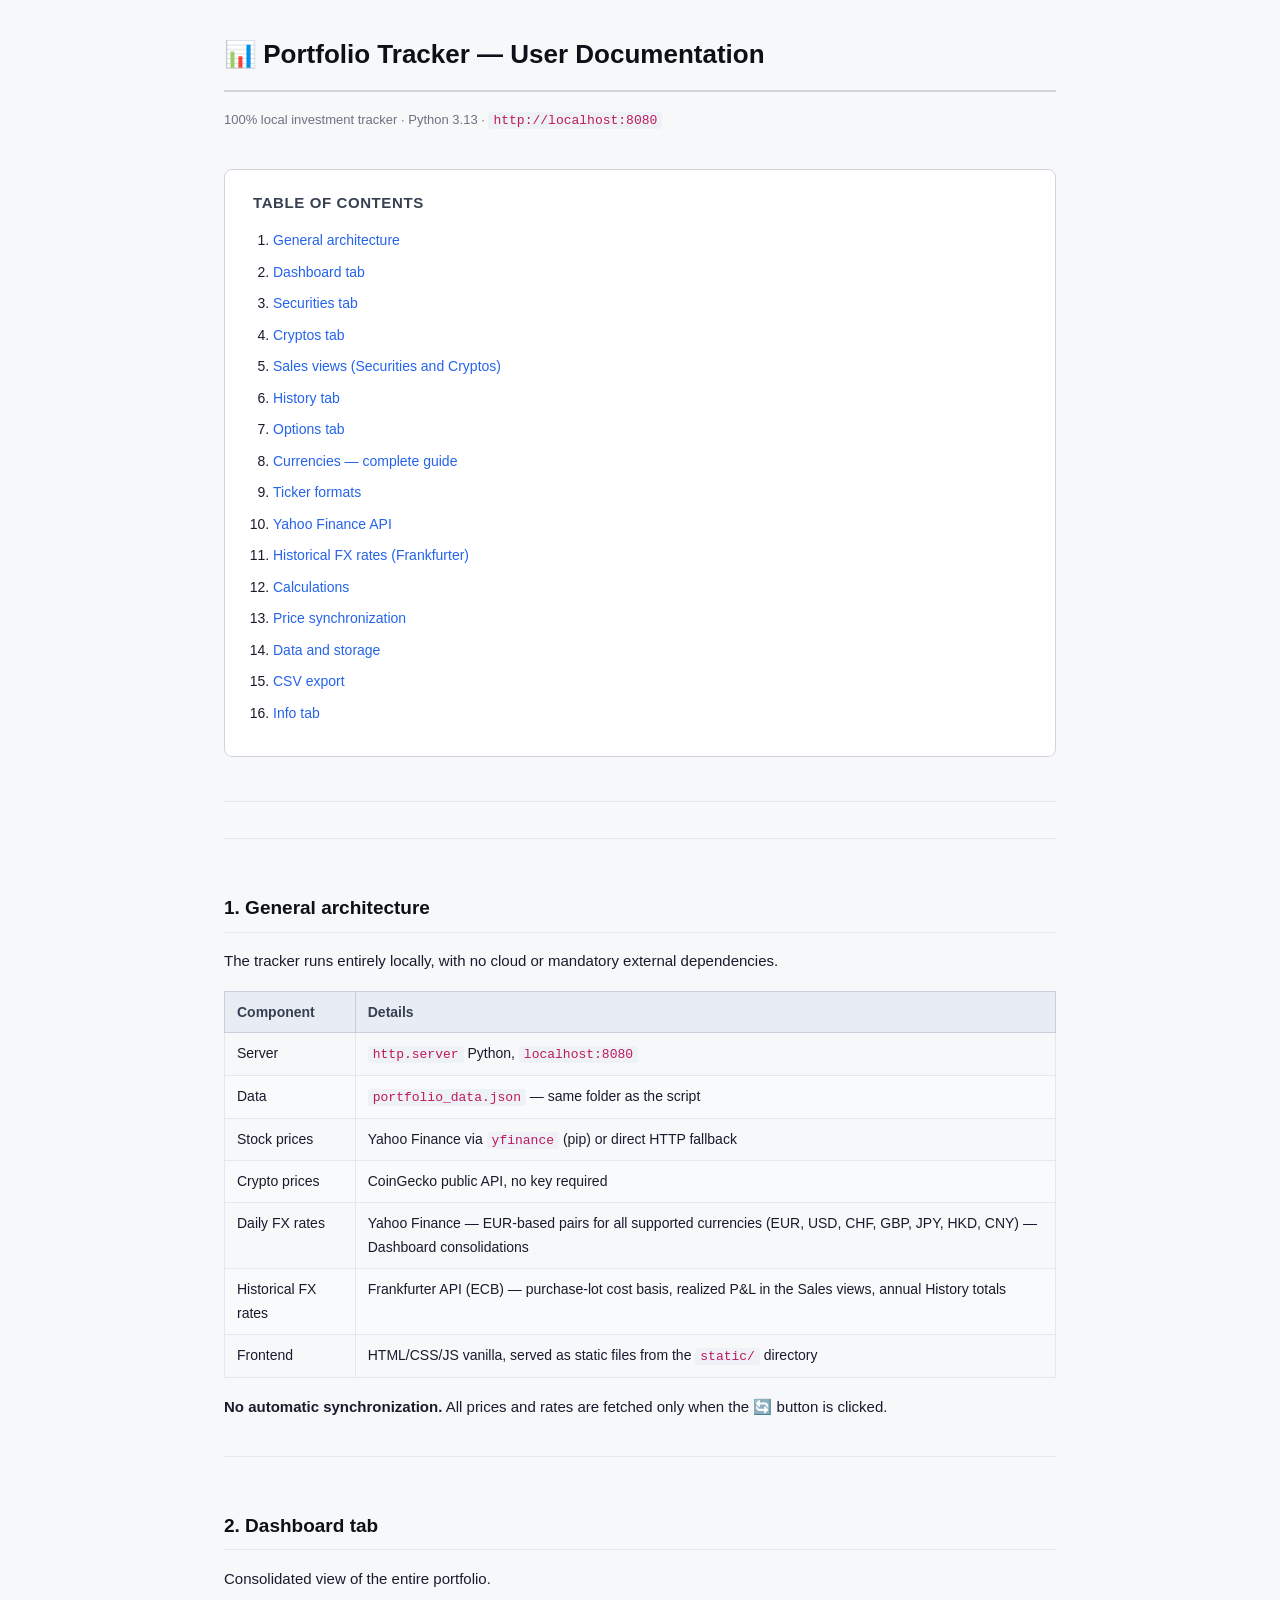
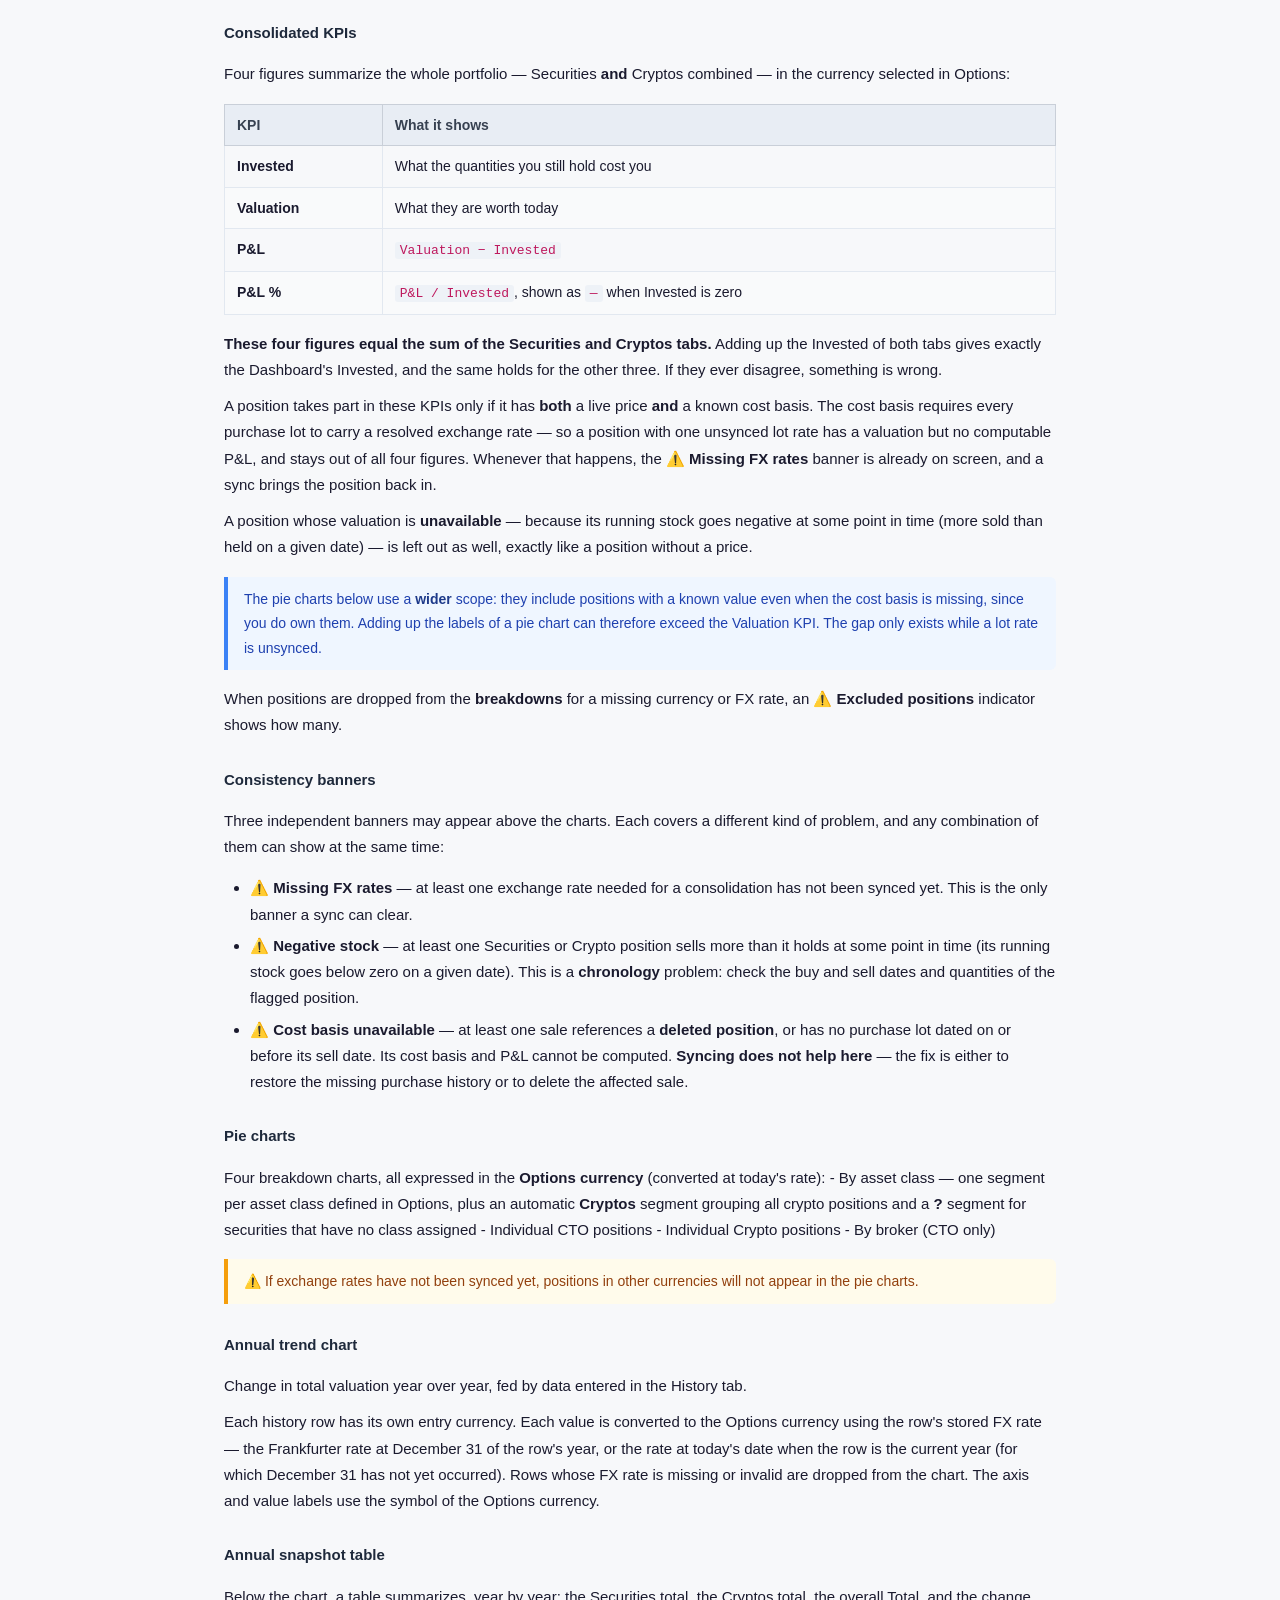
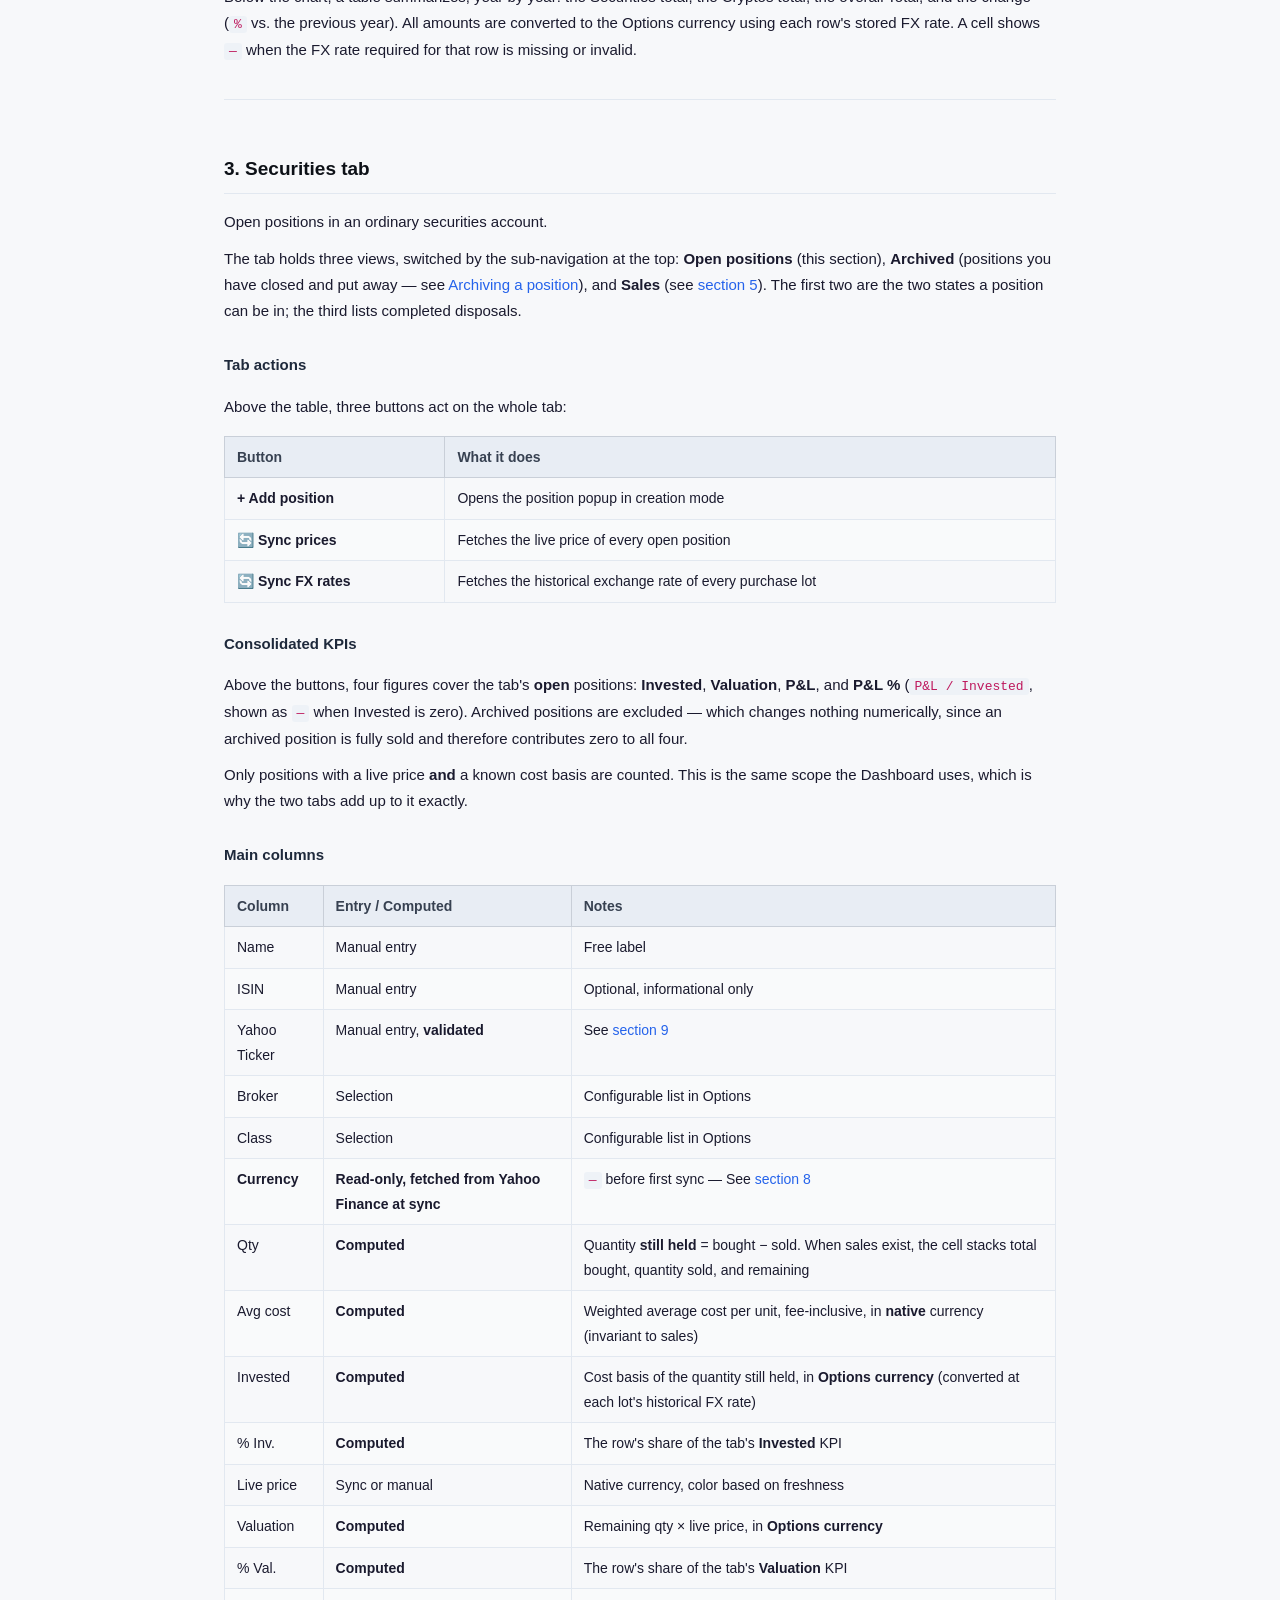
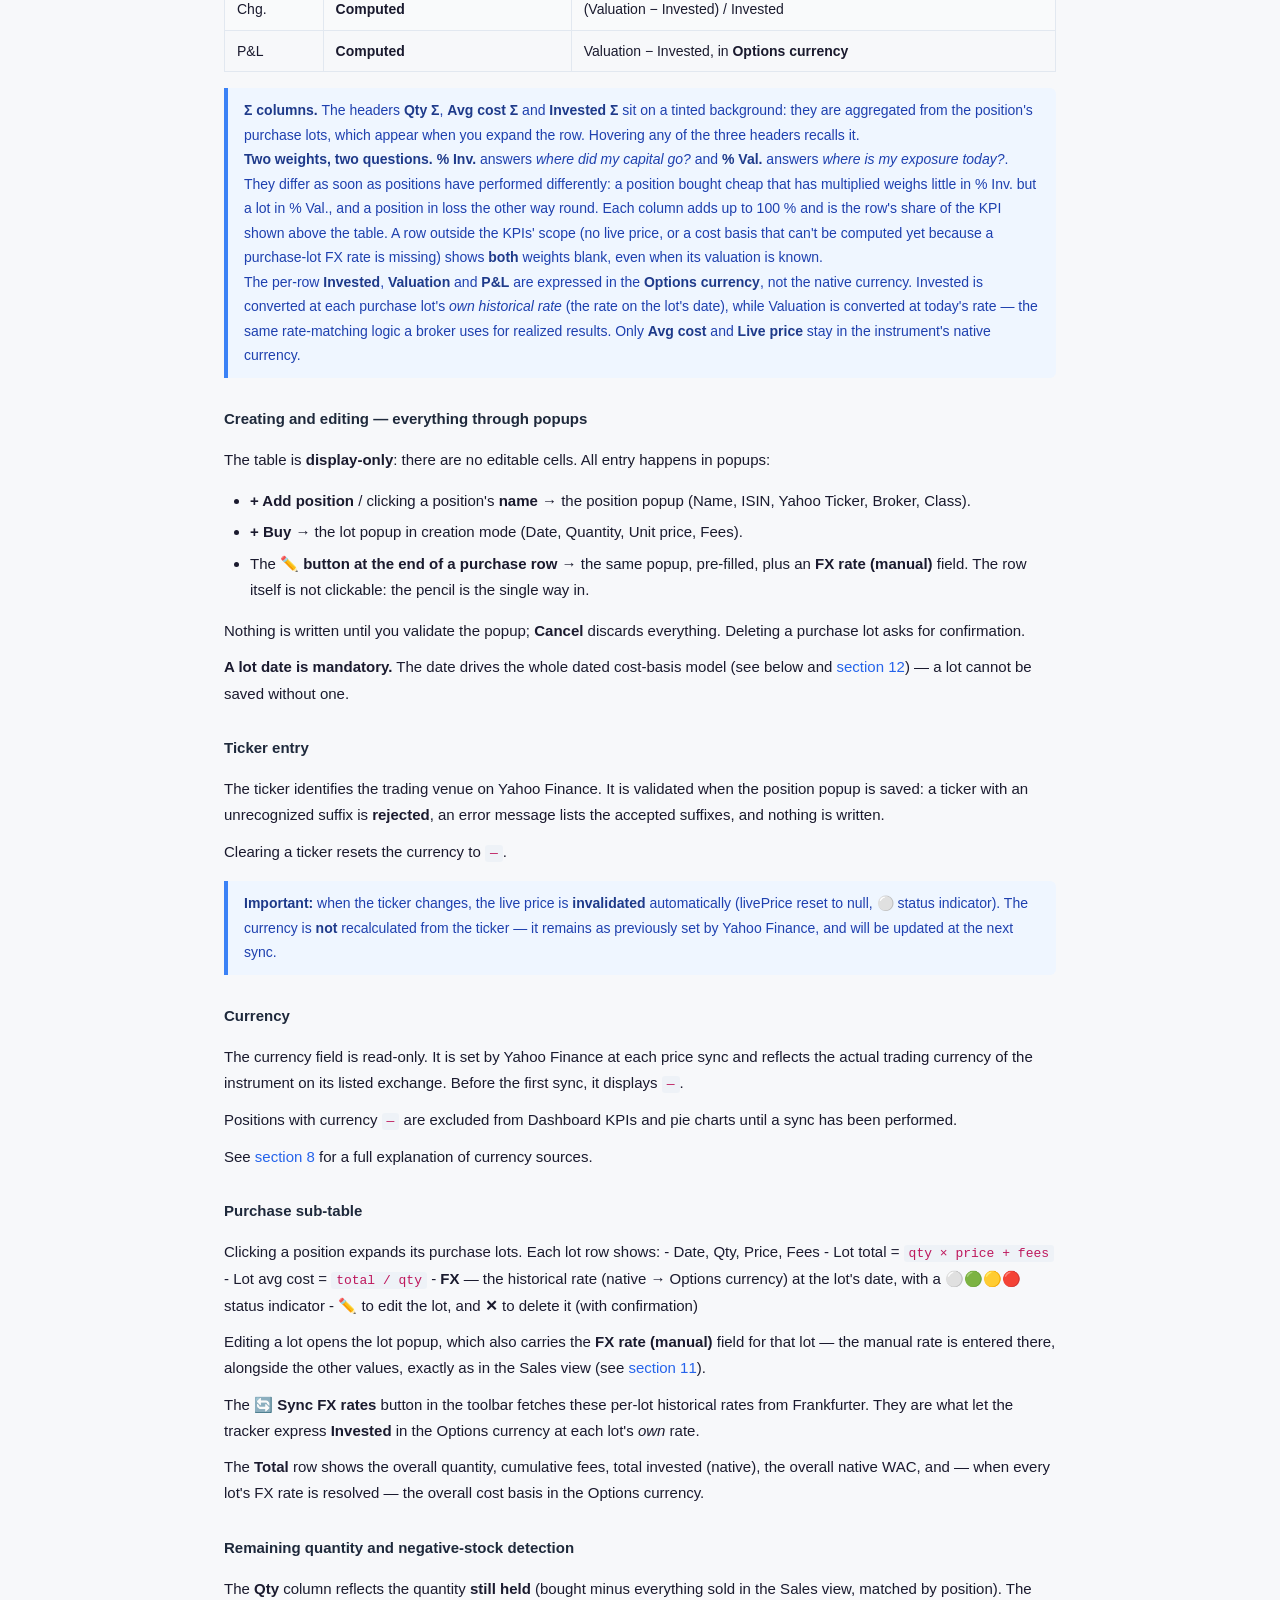
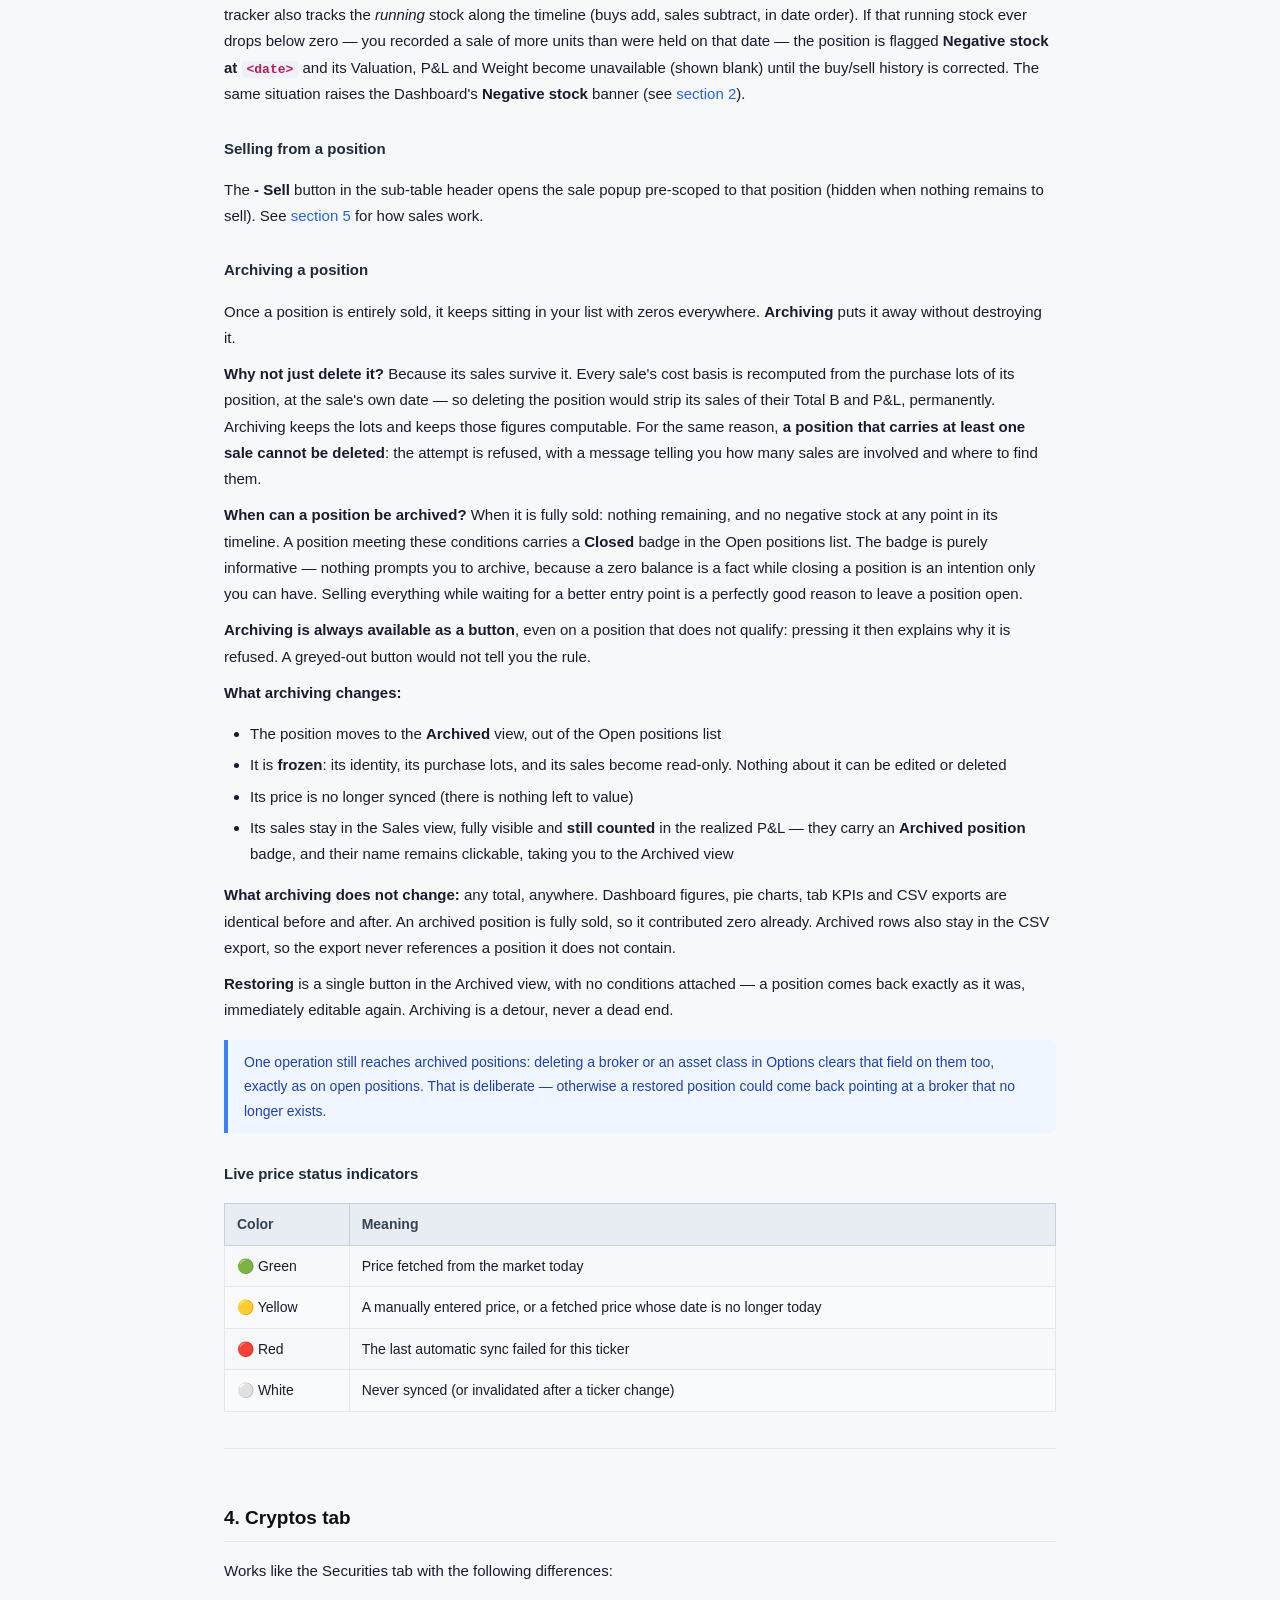
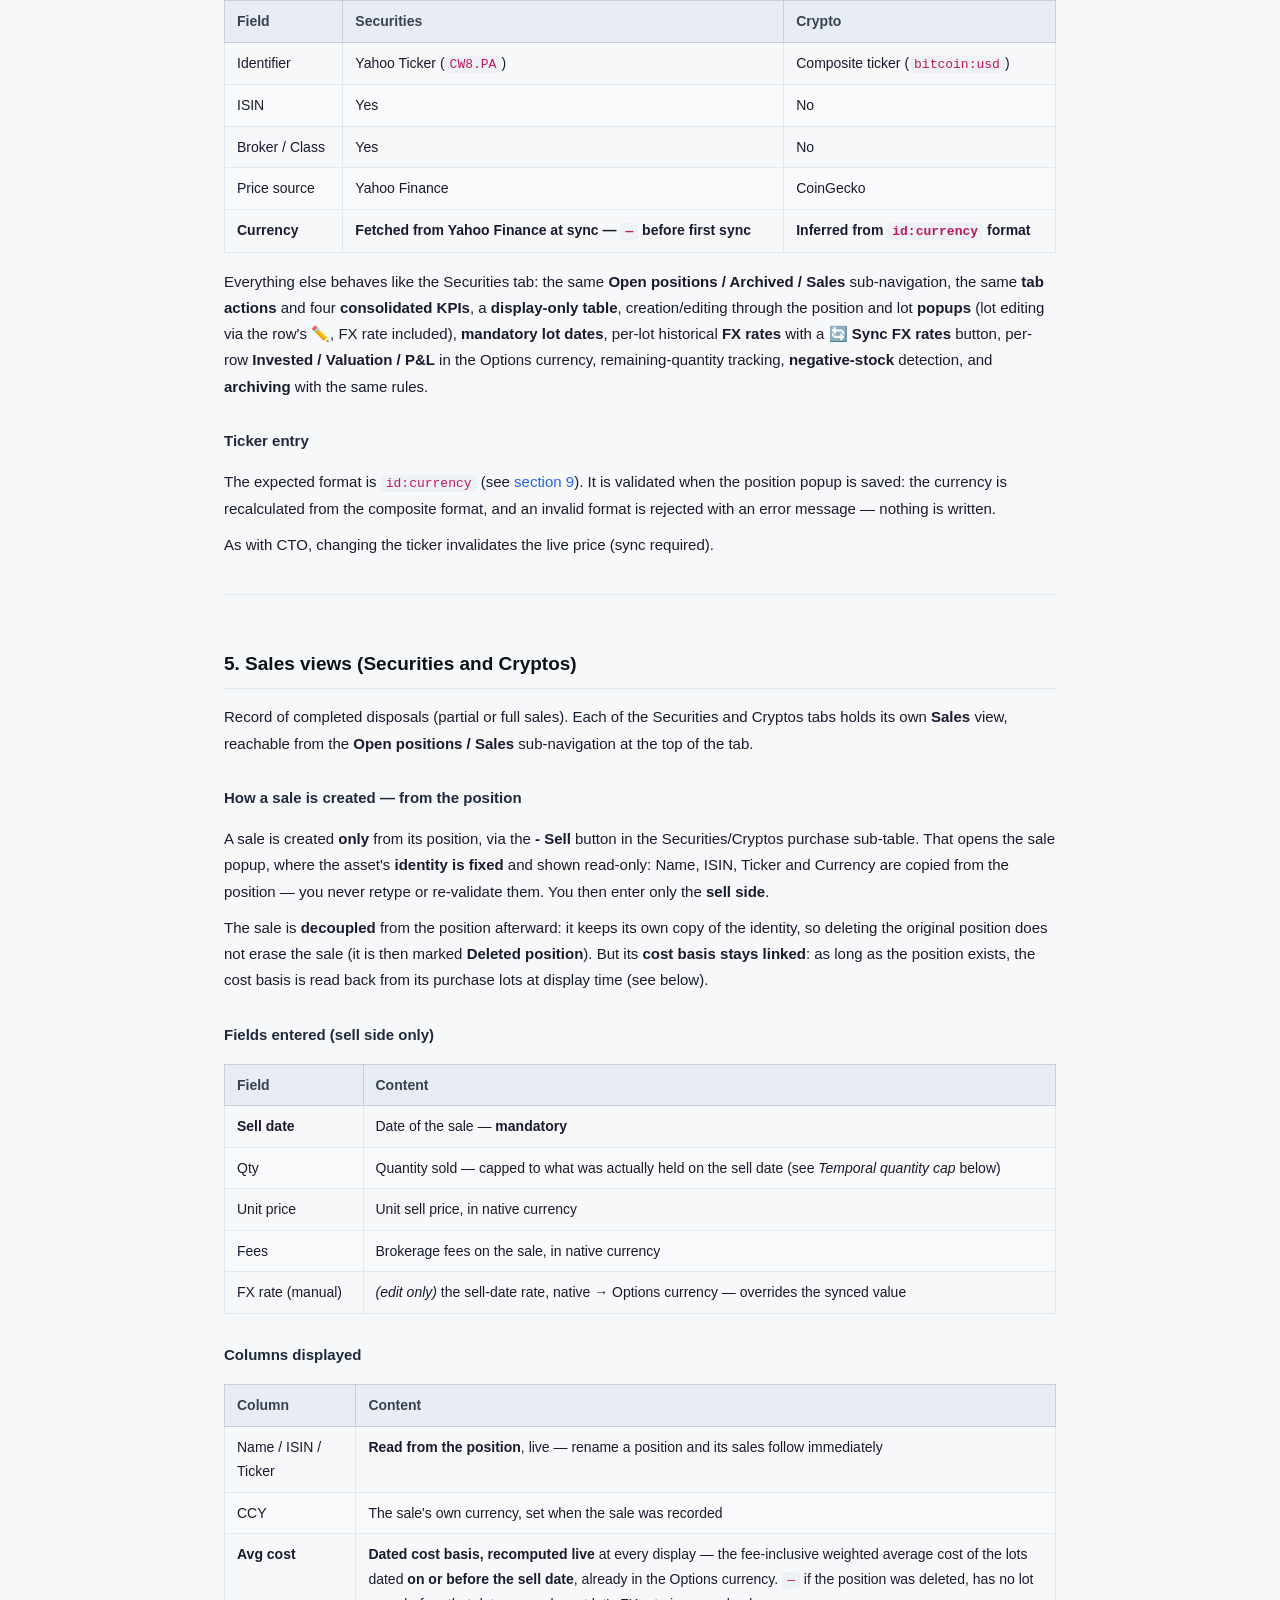
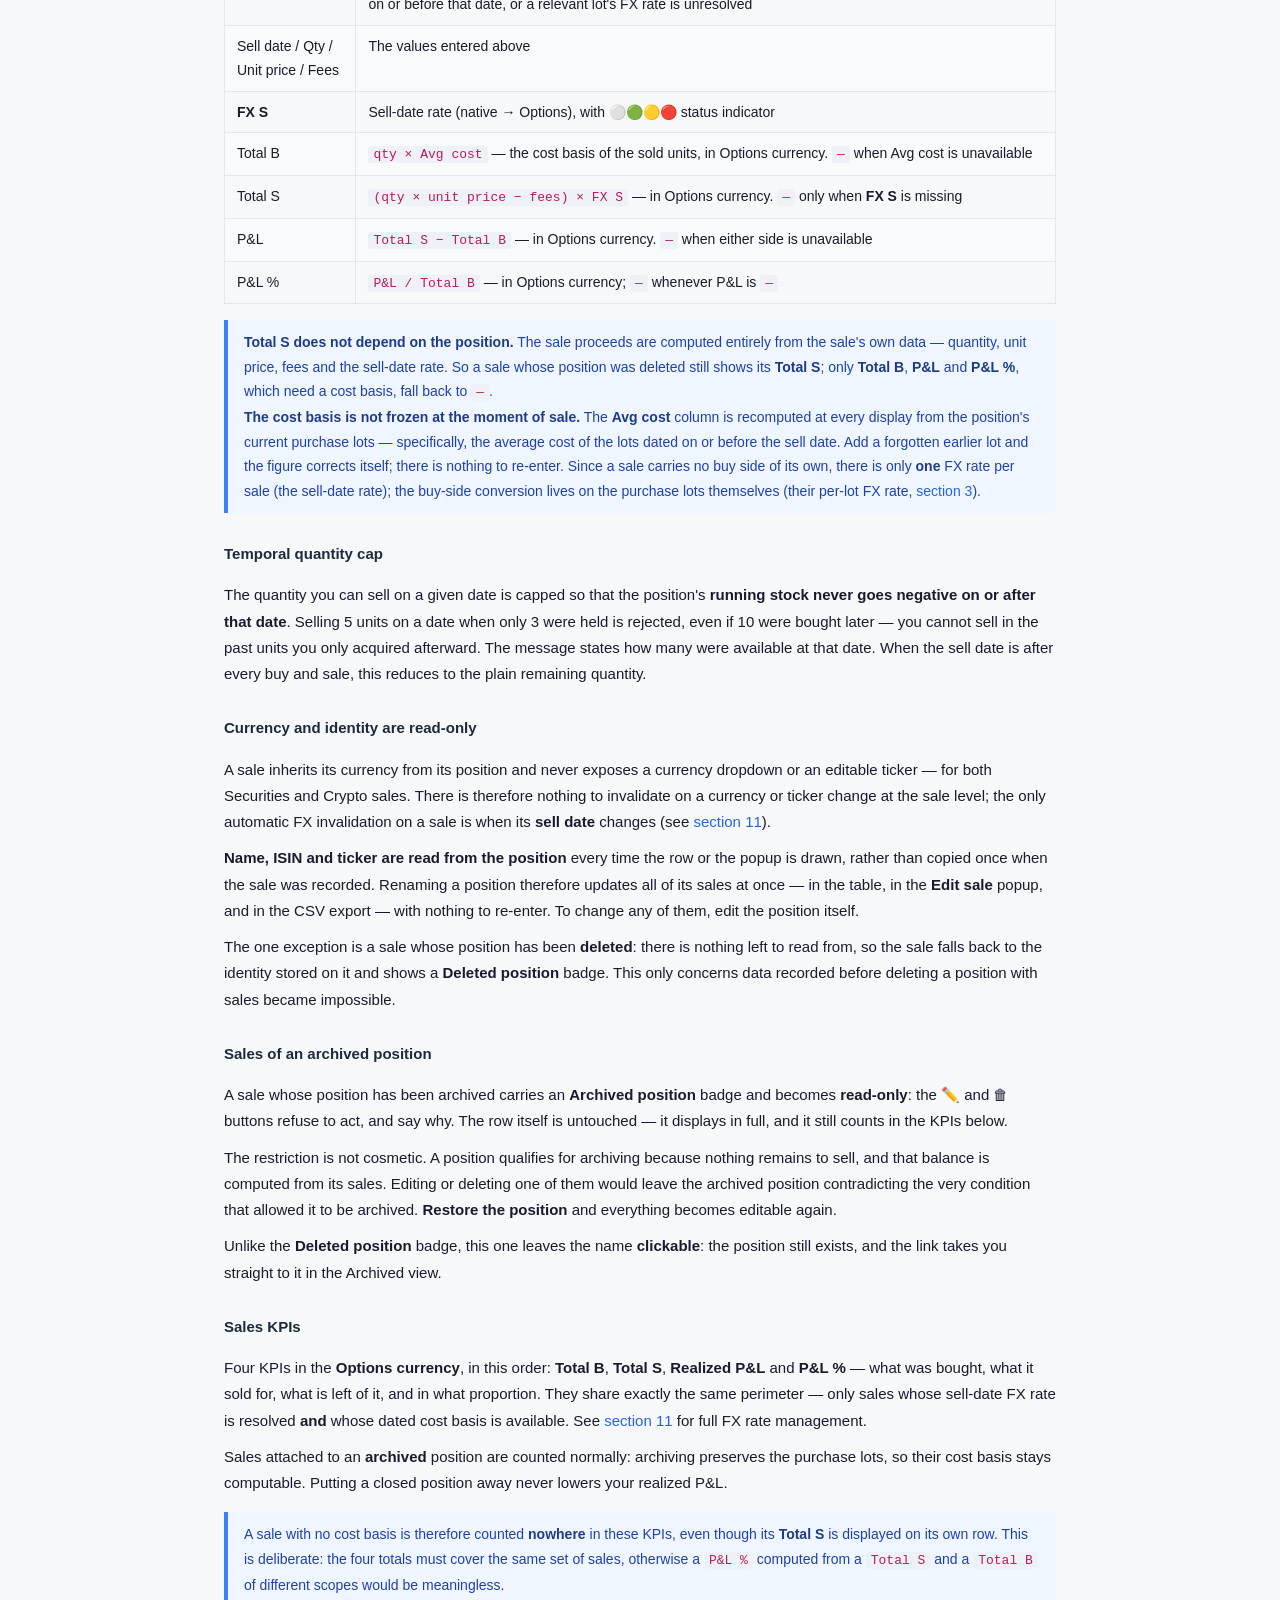
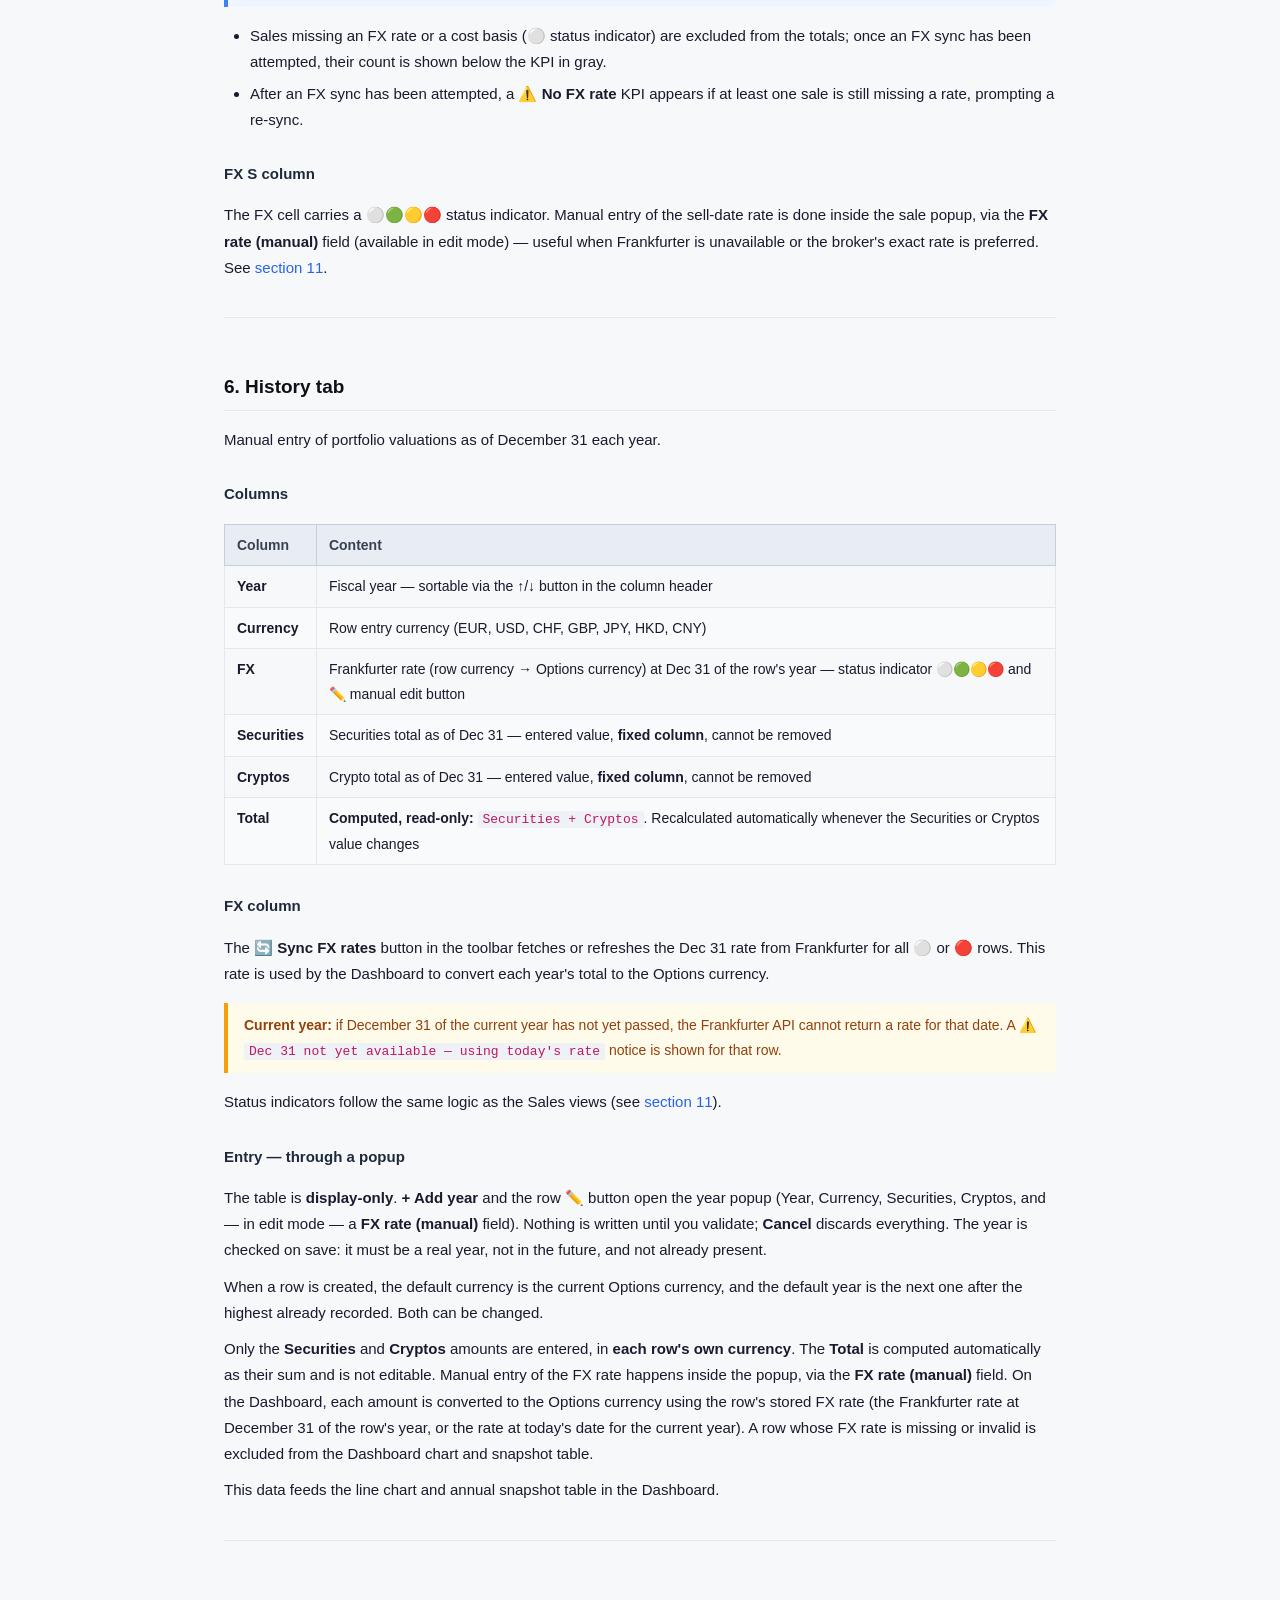
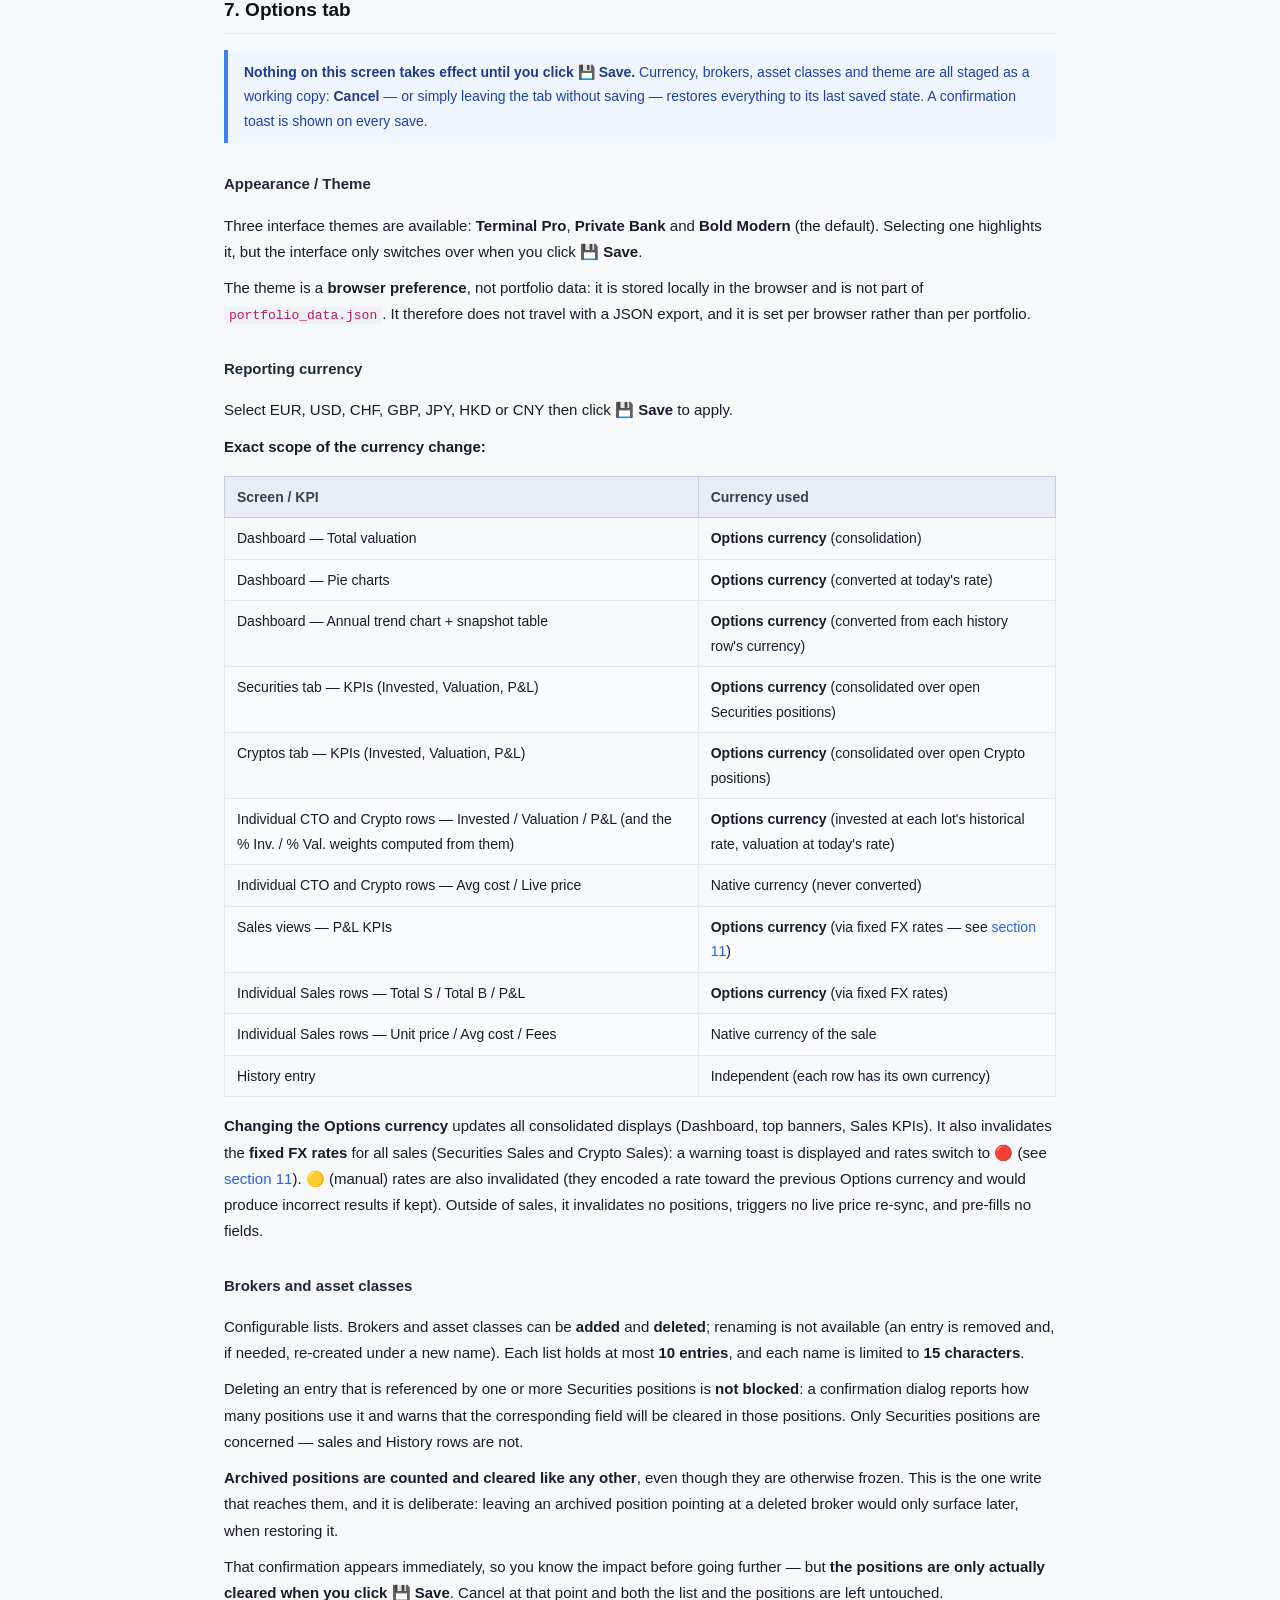
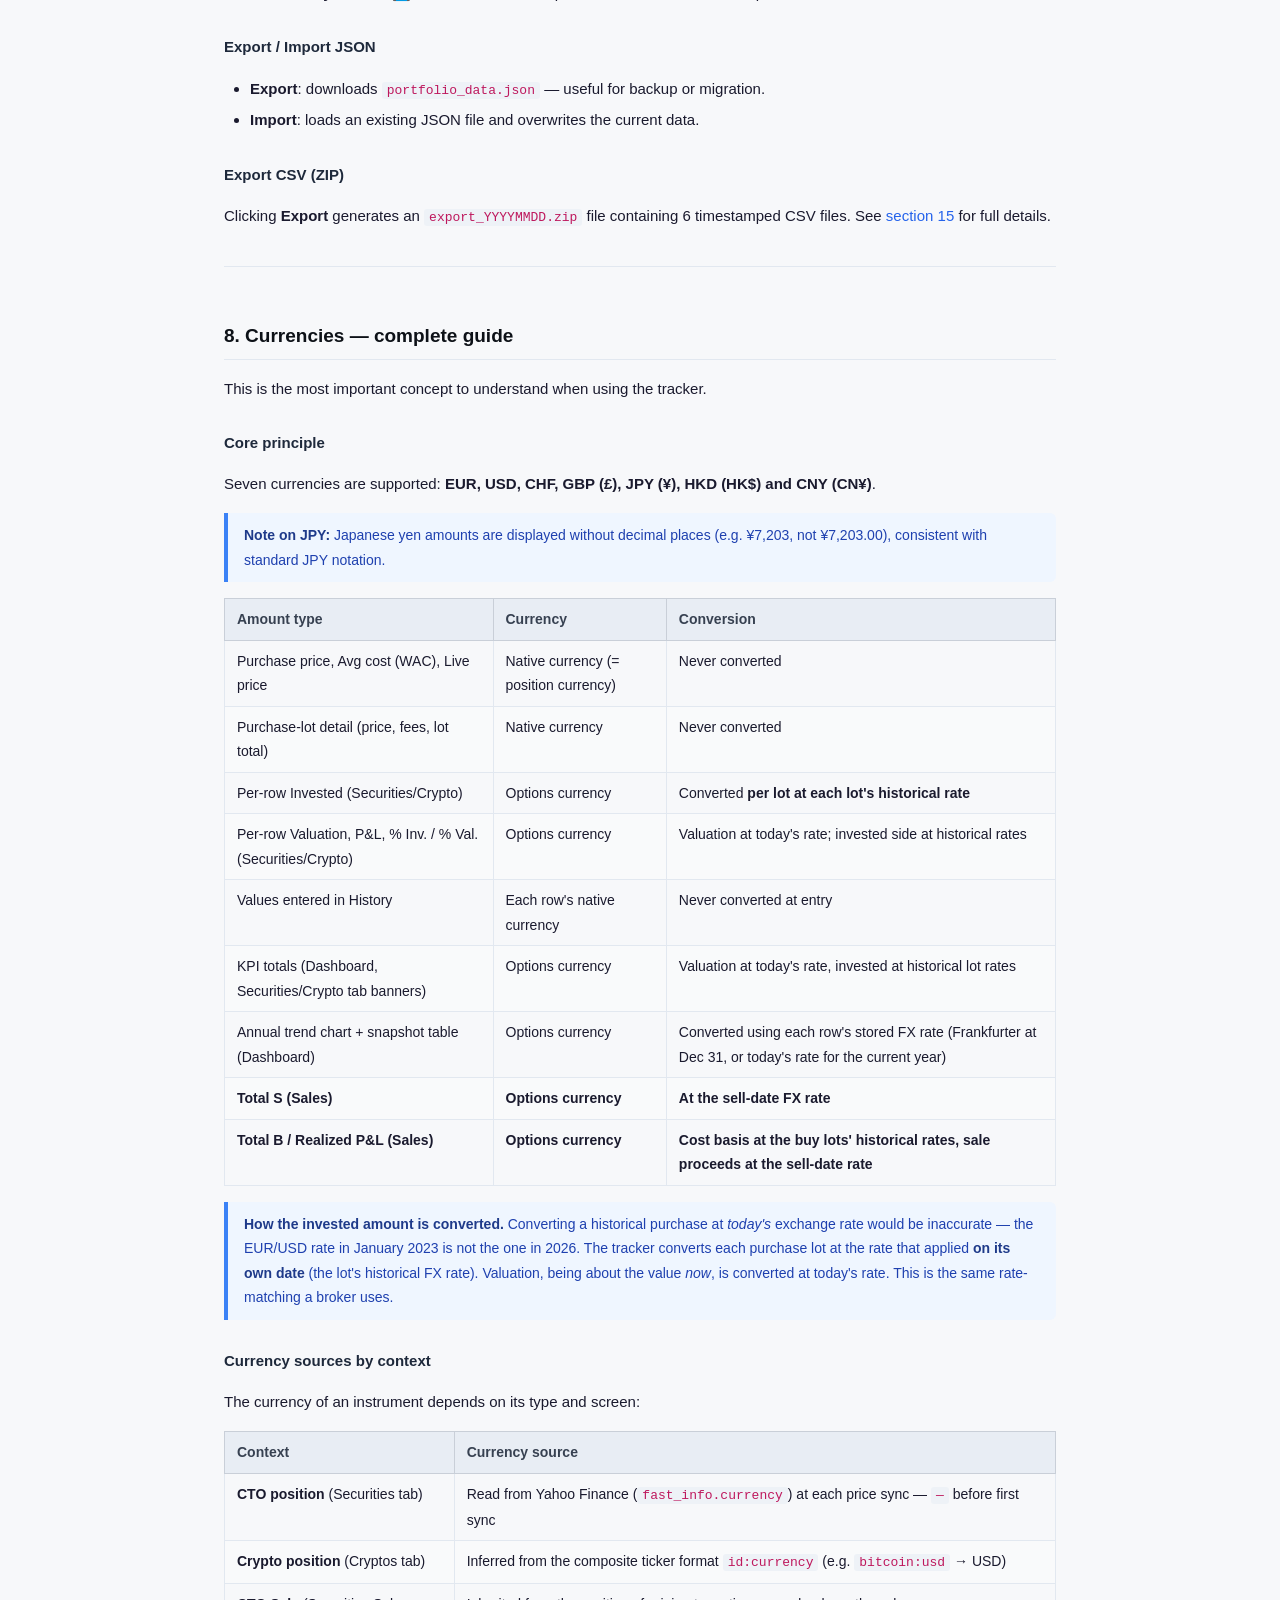
==== commit b4c21554: "chore: bump v2.1 — docs.html reconvertie depuis la source IPARA (poids % Inv. / % Val., colonnes Σ, " ====
--- a/static/docs.html
+++ b/static/docs.html
@@ -257,6 +257,11 @@
 <td>Cost basis of the quantity still held, in <strong>Options currency</strong> (converted at each lot's historical FX rate)</td>
 </tr>
 <tr>
+<td>% Inv.</td>
+<td><strong>Computed</strong></td>
+<td>The row's share of the tab's <strong>Invested</strong> KPI</td>
+</tr>
+<tr>
 <td>Live price</td>
 <td>Sync or manual</td>
 <td>Native currency, color based on freshness</td>
@@ -267,6 +272,11 @@
 <td>Remaining qty × live price, in <strong>Options currency</strong></td>
 </tr>
 <tr>
+<td>% Val.</td>
+<td><strong>Computed</strong></td>
+<td>The row's share of the tab's <strong>Valuation</strong> KPI</td>
+</tr>
+<tr>
 <td>Chg.</td>
 <td><strong>Computed</strong></td>
 <td>(Valuation − Invested) / Invested</td>
@@ -276,15 +286,12 @@
 <td><strong>Computed</strong></td>
 <td>Valuation − Invested, in <strong>Options currency</strong></td>
 </tr>
-<tr>
-<td>Weight</td>
-<td><strong>Computed</strong></td>
-<td>% of the tab's total invested</td>
-</tr>
 </tbody>
 </table>
 <blockquote>
-<p>The per-row <strong>Invested</strong>, <strong>Valuation</strong>, <strong>P&amp;L</strong> and <strong>Weight</strong> are expressed in the <strong>Options currency</strong>, not the native currency. Invested is converted at each purchase lot's <em>own historical rate</em> (the rate on the lot's date), while Valuation is converted at today's rate — the same rate-matching logic a broker uses for realized results. Only <strong>Avg cost</strong> and <strong>Live price</strong> stay in the instrument's native currency.</p>
+<p><strong>Σ columns.</strong> The headers <strong>Qty Σ</strong>, <strong>Avg cost Σ</strong> and <strong>Invested Σ</strong> sit on a tinted background: they are aggregated from the position's purchase lots, which appear when you expand the row. Hovering any of the three headers recalls it.</p>
+<p><strong>Two weights, two questions.</strong> <strong>% Inv.</strong> answers <em>where did my capital go?</em> and <strong>% Val.</strong> answers <em>where is my exposure today?</em>. They differ as soon as positions have performed differently: a position bought cheap that has multiplied weighs little in % Inv. but a lot in % Val., and a position in loss the other way round. Each column adds up to 100 % and is the row's share of the KPI shown above the table. A row outside the KPIs' scope (no live price, or a cost basis that can't be computed yet because a purchase-lot FX rate is missing) shows <strong>both</strong> weights blank, even when its valuation is known.</p>
+<p>The per-row <strong>Invested</strong>, <strong>Valuation</strong> and <strong>P&amp;L</strong> are expressed in the <strong>Options currency</strong>, not the native currency. Invested is converted at each purchase lot's <em>own historical rate</em> (the rate on the lot's date), while Valuation is converted at today's rate — the same rate-matching logic a broker uses for realized results. Only <strong>Avg cost</strong> and <strong>Live price</strong> stay in the instrument's native currency.</p>
 </blockquote>
 <h3>Creating and editing — everything through popups</h3>
 <p>The table is <strong>display-only</strong>: there are no editable cells. All entry happens in popups:</p>
@@ -608,7 +615,7 @@
 <td><strong>Options currency</strong> (consolidated over open Crypto positions)</td>
 </tr>
 <tr>
-<td>Individual CTO and Crypto rows — Invested / Valuation / P&amp;L / Weight</td>
+<td>Individual CTO and Crypto rows — Invested / Valuation / P&amp;L (and the % Inv. / % Val. weights computed from them)</td>
 <td><strong>Options currency</strong> (invested at each lot's historical rate, valuation at today's rate)</td>
 </tr>
 <tr>
@@ -681,7 +688,7 @@
 <td>Converted <strong>per lot at each lot's historical rate</strong></td>
 </tr>
 <tr>
-<td>Per-row Valuation, P&amp;L, Weight (Securities/Crypto)</td>
+<td>Per-row Valuation, P&amp;L, % Inv. / % Val. (Securities/Crypto)</td>
 <td>Options currency</td>
 <td>Valuation at today's rate; invested side at historical rates</td>
 </tr>
@@ -1498,7 +1505,7 @@
 <tbody>
 <tr>
 <td><code>position</code></td>
-<td>Position summary row (native WAC, Options-currency cost basis, invested, valuation, P&amp;L, change%, weight%)</td>
+<td>Position summary row (native WAC, Options-currency cost basis, invested, valuation, P&amp;L, change%, invested weight%, valuation weight%)</td>
 </tr>
 <tr>
 <td><code>purchase</code></td>
@@ -1513,16 +1520,18 @@
 <blockquote>
 <p><strong>Note:</strong> <code>live_price</code> is rounded to 2 decimal places in the export.</p>
 <p><strong>Quantity and cost-basis columns.</strong> Position rows carry both <code>qty_total</code> (bought) and <code>qty_remaining</code> (still held), the native <code>wac</code>, the Options-currency cost basis <code>wac_base</code> with its <code>wac_base_currency</code>, and <code>invested_remaining</code> (cost basis of the held quantity, in the Options currency). Purchase rows carry <code>purchase_fx_rate</code> and <code>purchase_fx_rate_source</code> (the lot's historical rate).</p>
-<p><strong>Percentage columns:</strong> <code>change_pct</code>, <code>weight_pct</code> and <code>pnl_pct</code> are stored as
+<p><strong>Percentage columns:</strong> <code>change_pct</code>, <code>weight_pct</code>, <code>valuation_weight_pct</code> and <code>pnl_pct</code> are stored as
 percentages (value already multiplied by 100) rounded to <strong>1 decimal place</strong> —
 e.g. <code>45.5</code>, <code>-17.9</code>, <code>25.6</code>. They are not raw ratios.</p>
 </blockquote>
 <p>The columns follow the same left-to-right reading order as the UI: identity
 first, then base amounts (quantity, average cost, invested), then the live
 price, then the consolidated block (valuation, change, P&amp;L, weight), then price
-metadata, and finally the per-lot purchase detail.</p>
+metadata, and finally the per-lot purchase detail. The weight block carries two
+columns: <code>weight_pct</code> (share of the tab's invested total, the <strong>% Inv.</strong> column)
+followed by <code>valuation_weight_pct</code> (share of the tab's valuation total, <strong>% Val.</strong>).</p>
 <h3>Columns per file</h3>
-<p><strong><code>securities_live.csv</code></strong> — 29 columns</p>
+<p><strong><code>securities_live.csv</code></strong> — 30 columns</p>
 <table>
 <thead>
 <tr>
@@ -1609,47 +1618,51 @@
 </tr>
 <tr>
 <td>20</td>
+<td><code>valuation_weight_pct</code></td>
+</tr>
+<tr>
+<td>21</td>
 <td><code>price_source</code></td>
 </tr>
 <tr>
-<td>21</td>
+<td>22</td>
 <td><code>price_date</code></td>
 </tr>
 <tr>
-<td>22</td>
+<td>23</td>
 <td><code>purchase_date</code></td>
 </tr>
 <tr>
-<td>23</td>
+<td>24</td>
 <td><code>purchase_qty</code></td>
 </tr>
 <tr>
-<td>24</td>
+<td>25</td>
 <td><code>purchase_price</code></td>
 </tr>
 <tr>
-<td>25</td>
+<td>26</td>
 <td><code>purchase_fees</code></td>
 </tr>
 <tr>
-<td>26</td>
+<td>27</td>
 <td><code>purchase_fx_rate</code></td>
 </tr>
 <tr>
-<td>27</td>
+<td>28</td>
 <td><code>purchase_fx_rate_source</code></td>
 </tr>
 <tr>
-<td>28</td>
+<td>29</td>
 <td><code>purchase_total_invested</code></td>
 </tr>
 <tr>
-<td>29</td>
+<td>30</td>
 <td><code>purchase_lot_avg_cost</code></td>
 </tr>
 </tbody>
 </table>
-<p><strong><code>cryptos_live.csv</code></strong> — 26 columns</p>
+<p><strong><code>cryptos_live.csv</code></strong> — 27 columns</p>
 <table>
 <thead>
 <tr>
@@ -1724,42 +1737,46 @@
 </tr>
 <tr>
 <td>17</td>
+<td><code>valuation_weight_pct</code></td>
+</tr>
+<tr>
+<td>18</td>
 <td><code>price_source</code></td>
 </tr>
 <tr>
-<td>18</td>
+<td>19</td>
 <td><code>price_date</code></td>
 </tr>
 <tr>
-<td>19</td>
+<td>20</td>
 <td><code>purchase_date</code></td>
 </tr>
 <tr>
-<td>20</td>
+<td>21</td>
 <td><code>purchase_qty</code></td>
 </tr>
 <tr>
-<td>21</td>
+<td>22</td>
 <td><code>purchase_price</code></td>
 </tr>
 <tr>
-<td>22</td>
+<td>23</td>
 <td><code>purchase_fees</code></td>
 </tr>
 <tr>
-<td>23</td>
+<td>24</td>
 <td><code>purchase_fx_rate</code></td>
 </tr>
 <tr>
-<td>24</td>
+<td>25</td>
 <td><code>purchase_fx_rate_source</code></td>
 </tr>
 <tr>
-<td>25</td>
+<td>26</td>
 <td><code>purchase_total_invested</code></td>
 </tr>
 <tr>
-<td>26</td>
+<td>27</td>
 <td><code>purchase_lot_avg_cost</code></td>
 </tr>
 </tbody>
@@ -2080,10 +2097,10 @@
 <h2>16. Info tab</h2>
 <p>A short reference card: version and release date, author, the GitHub repository and the license. The <strong>📖 Documentation</strong> button opens this documentation in a new browser tab.</p>
 <hr />
-<p><em>Portfolio Tracker v2.0 — July 2026</em></p>
+<p><em>Portfolio Tracker v2.1 — September 2026</em></p>
 <hr>
 
-<p style="font-size:13px;color:#9ca3af;text-align:center;margin-top:40px">Portfolio Tracker v2.0 — 2026/07/27</p>
+<p style="font-size:13px;color:#9ca3af;text-align:center;margin-top:40px">Portfolio Tracker v2.1 — 2026/09/21</p>
 
 </div>
 </body>
